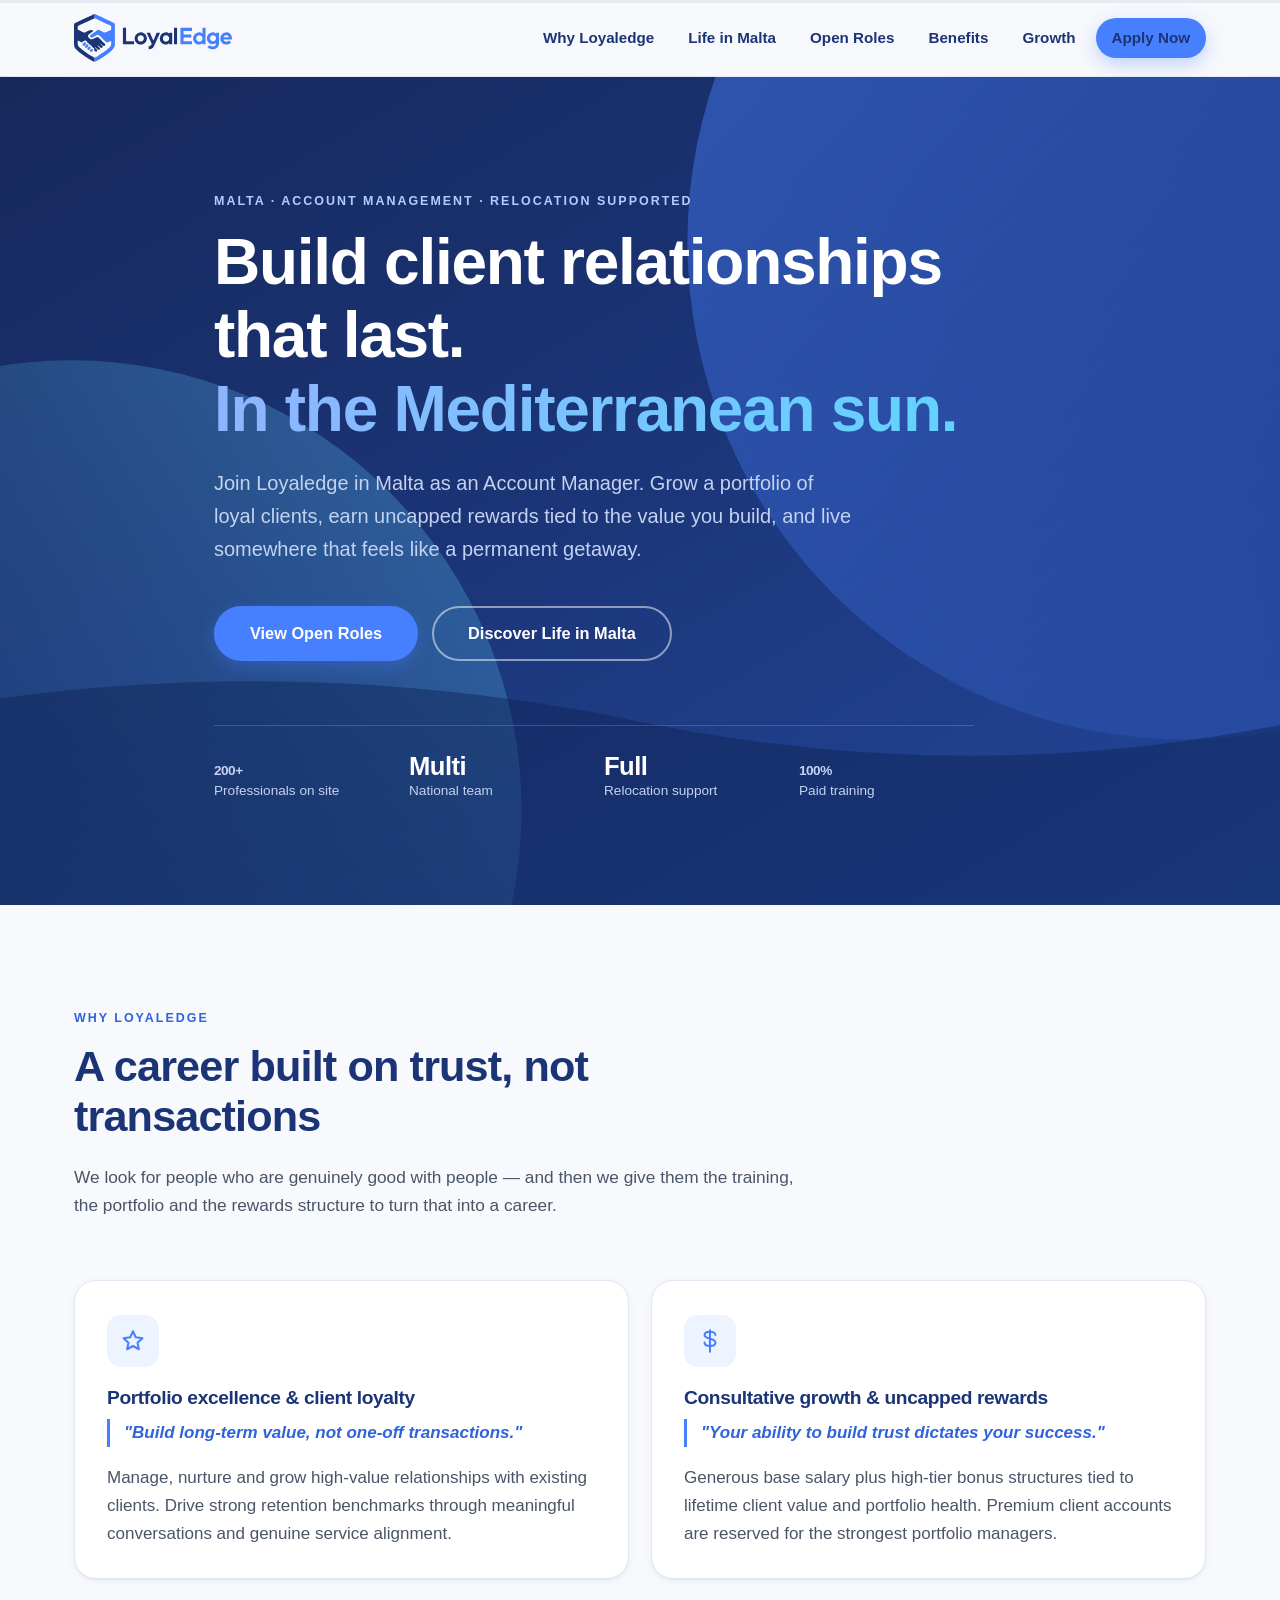
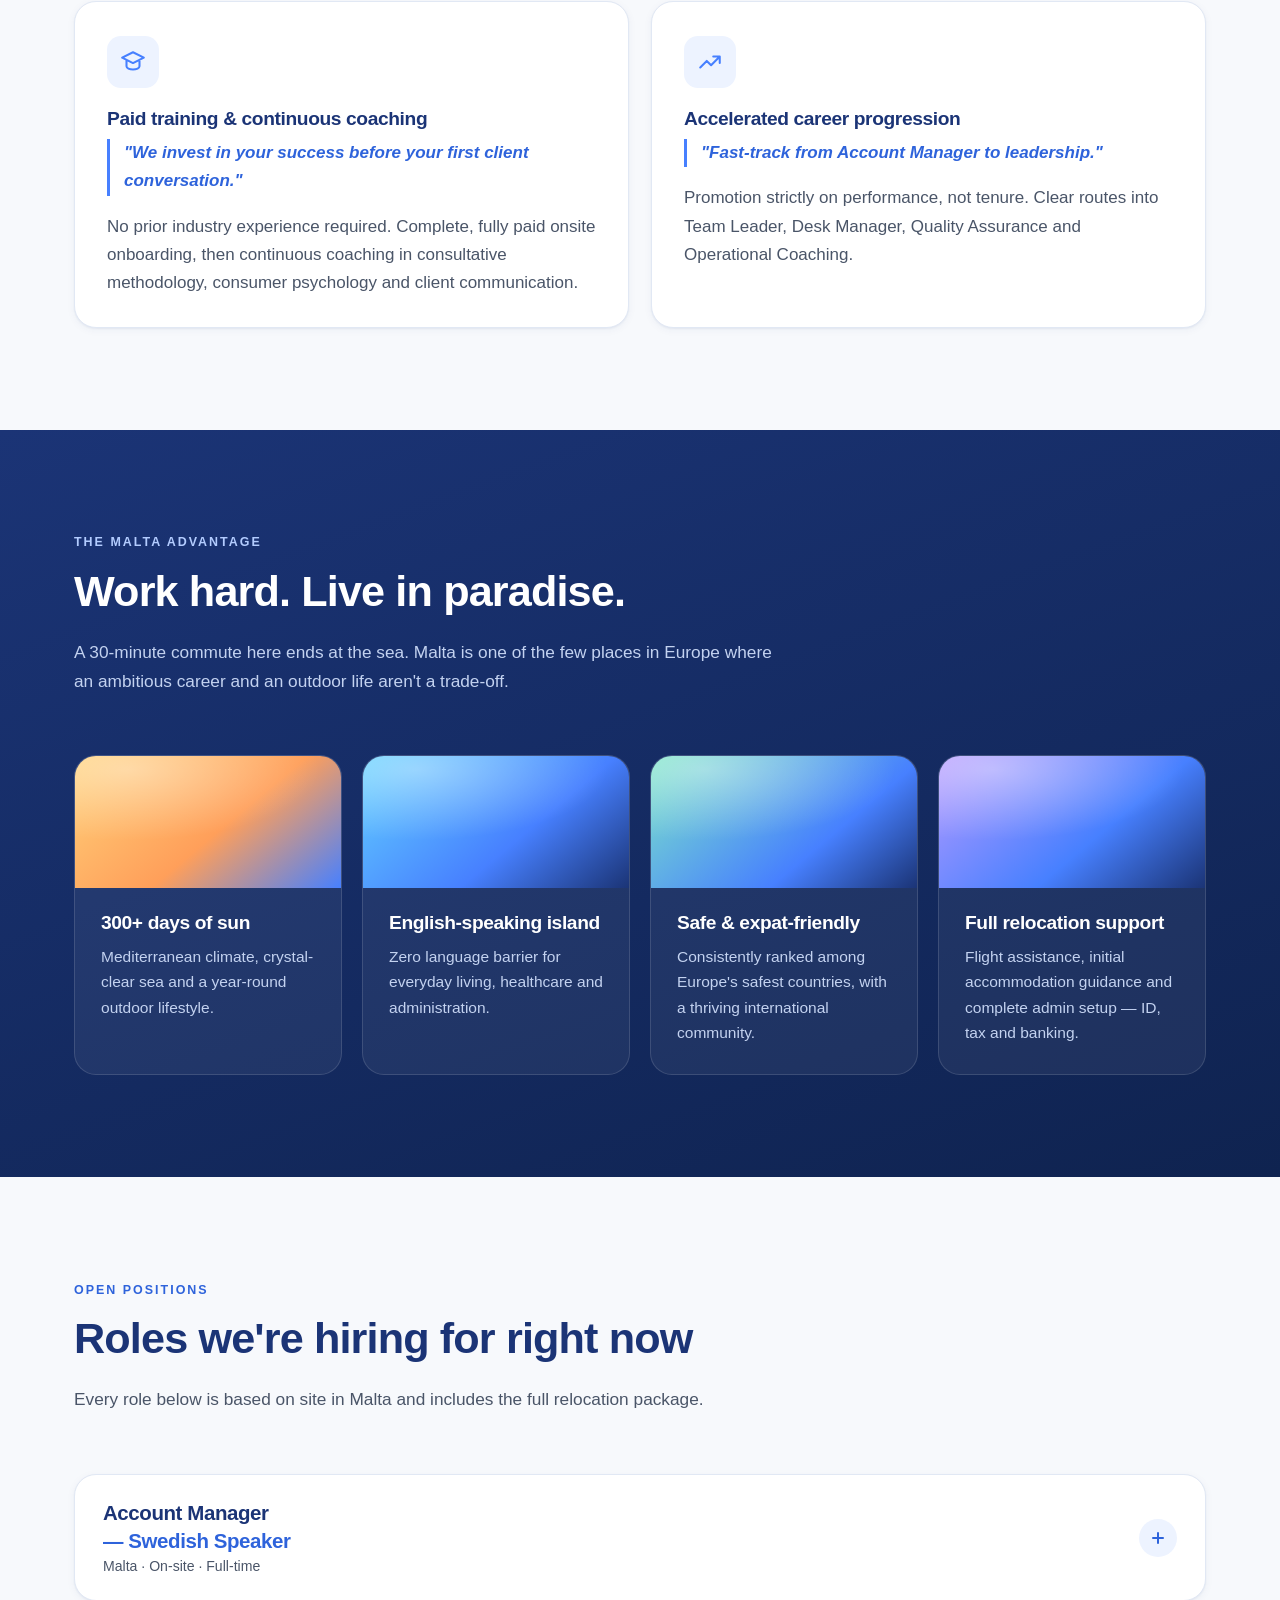
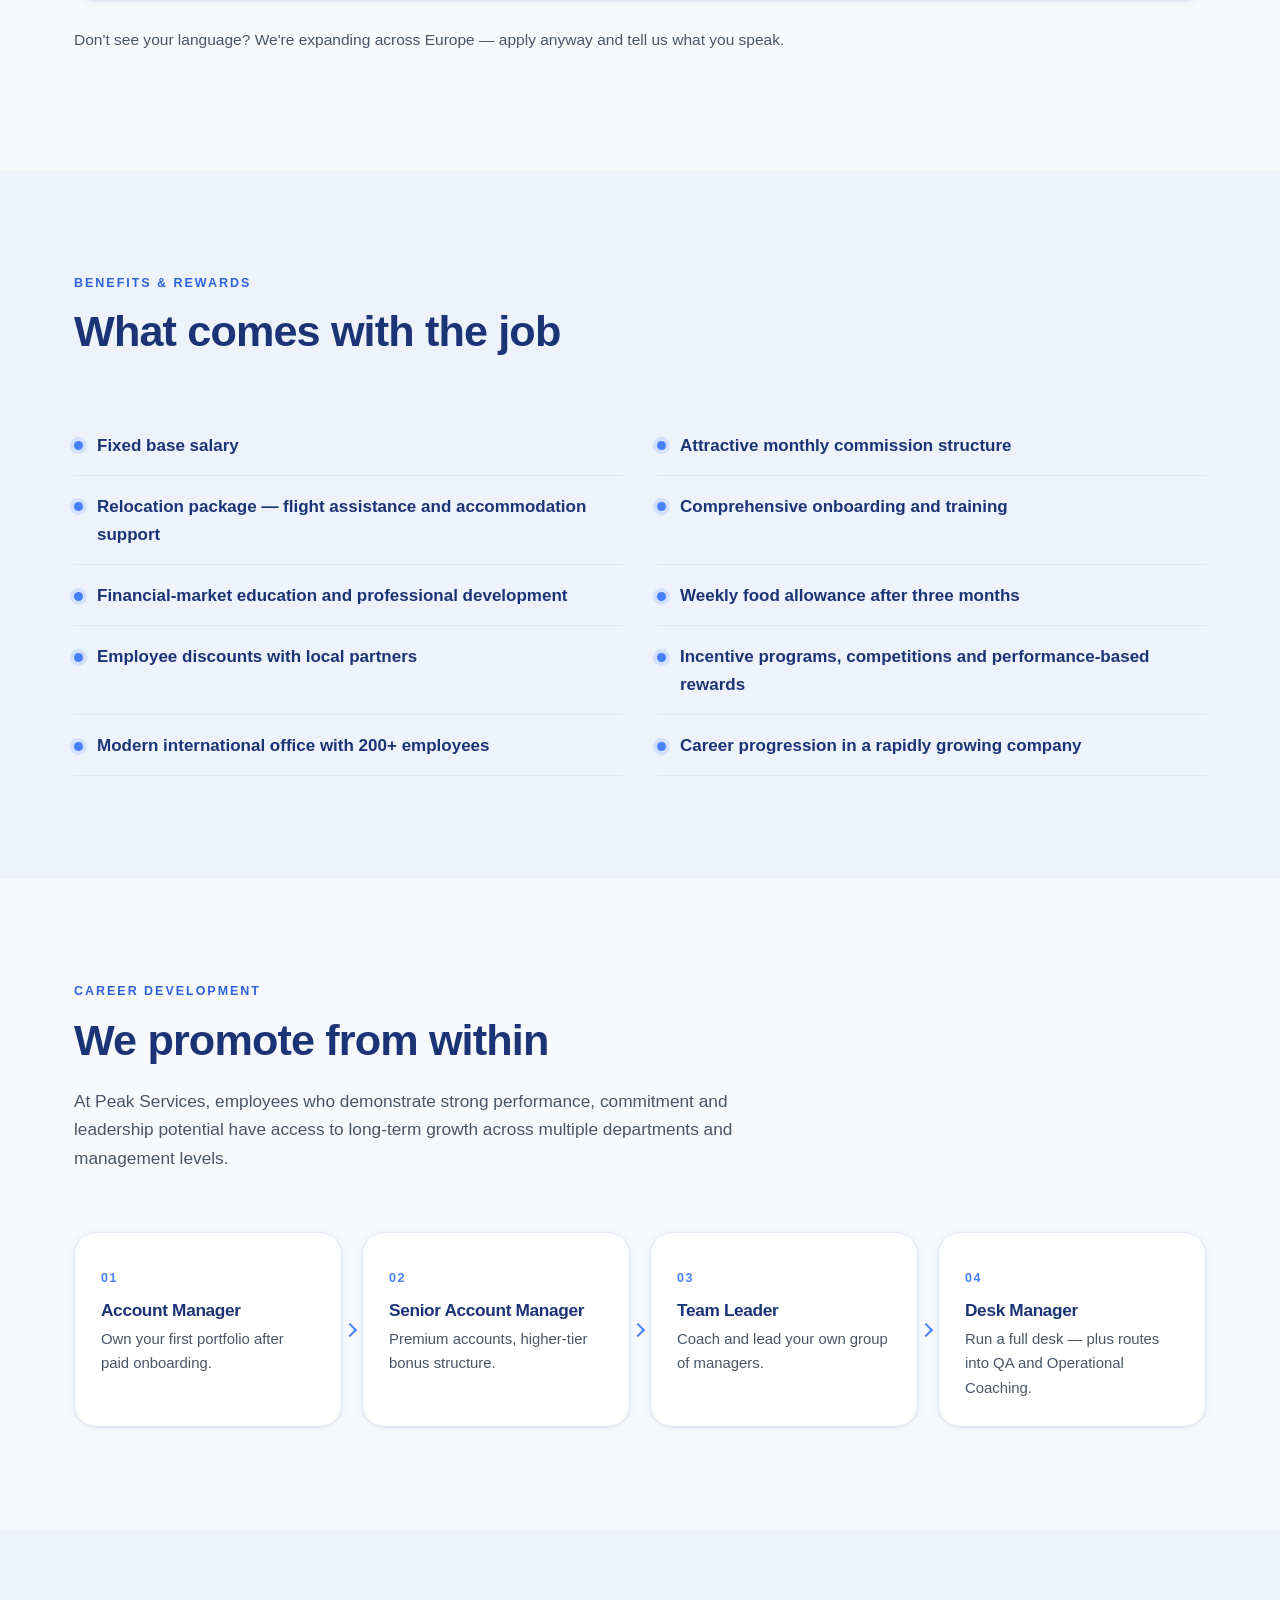
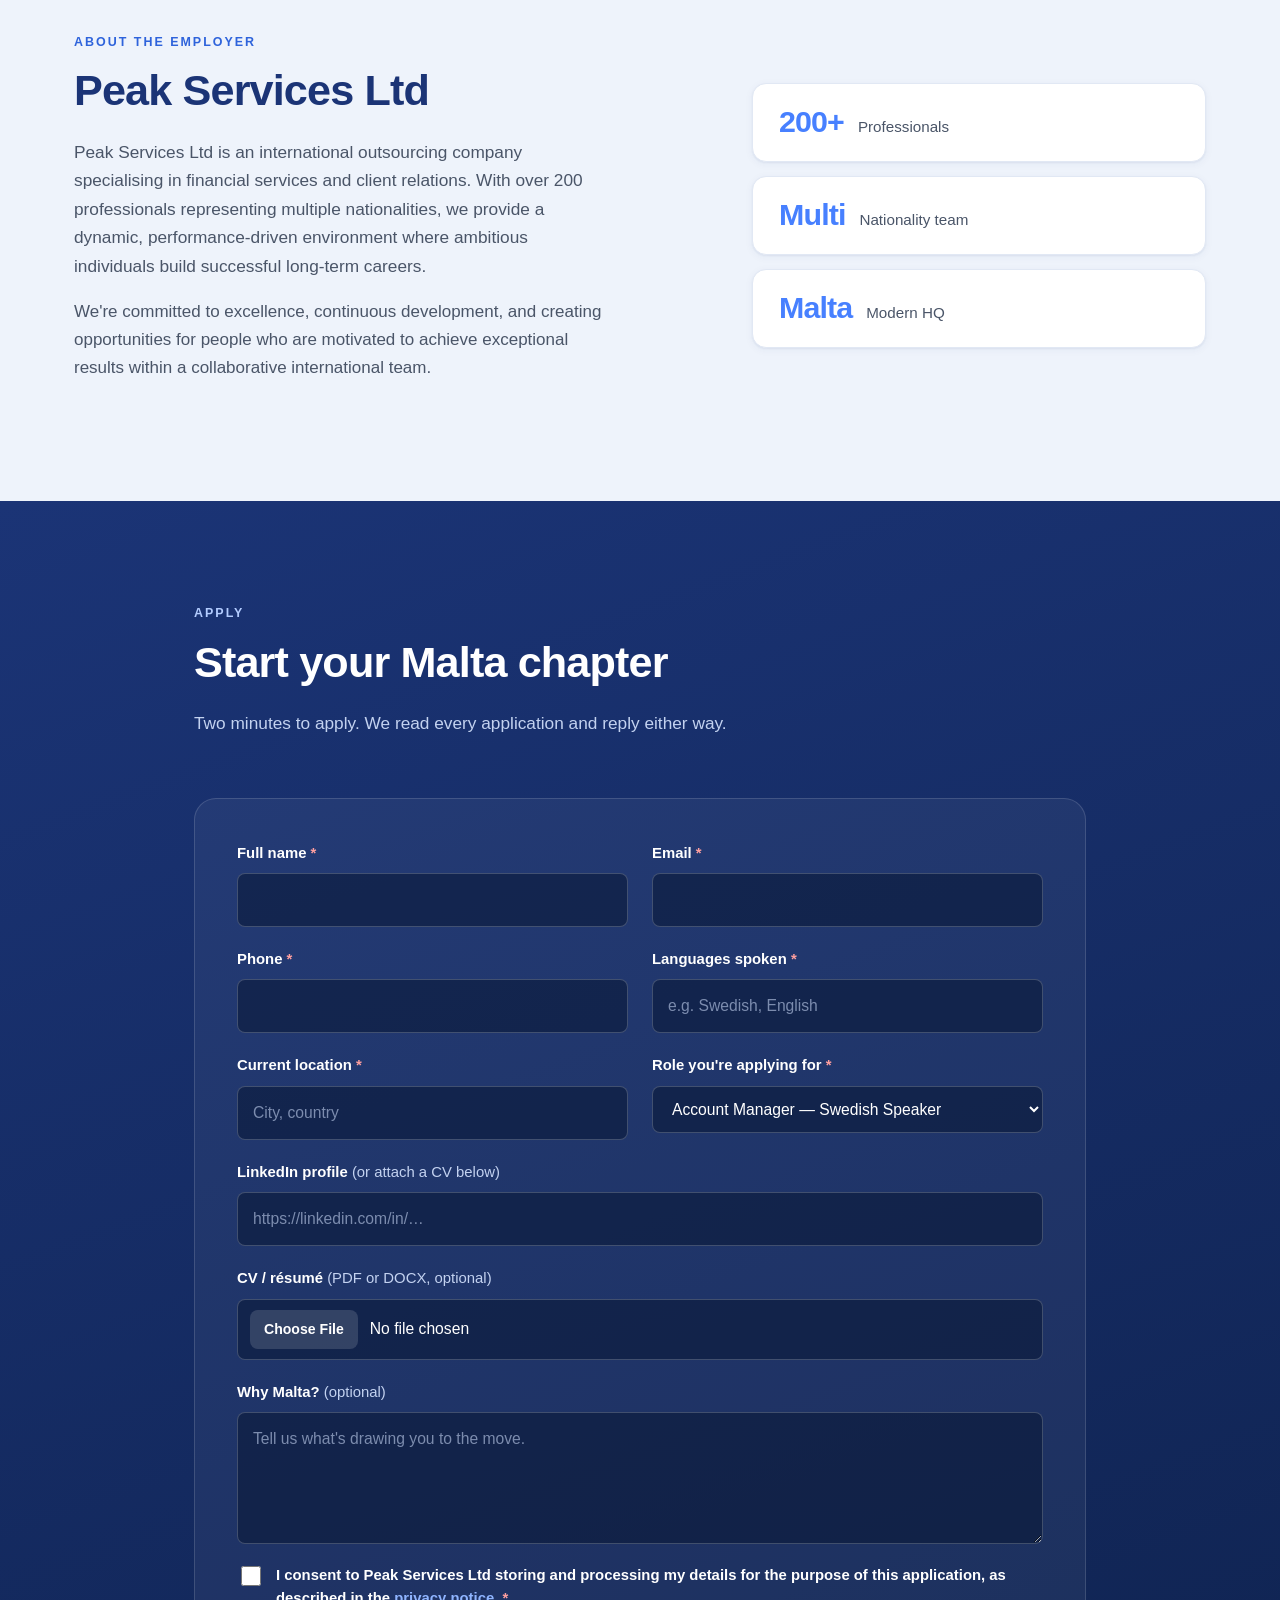
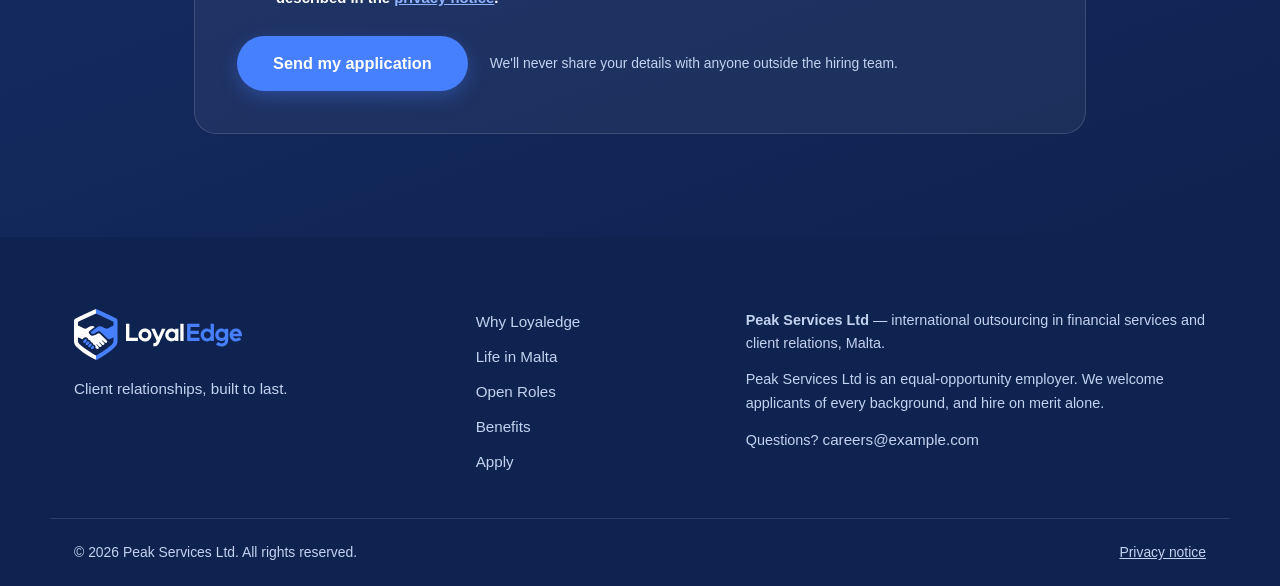
==== index.html @ b18e2b28 "Loyaledge careers landing page for Peak Services Ltd Single-page, dependency-free recruitment site: " ====
<!doctype html>
<html lang="en">
<head>
<meta charset="utf-8">
<meta name="viewport" content="width=device-width, initial-scale=1">
<title>Loyaledge Careers — Account Manager Roles in Malta | Peak Services Ltd</title>
<meta name="description" content="Join Loyaledge in Malta as an Account Manager. Grow a portfolio of loyal clients, earn uncapped rewards tied to the value you build, with full relocation support and paid training.">
<meta name="theme-color" content="#F7F9FC">

<meta property="og:type" content="website">
<meta property="og:title" content="Loyaledge Careers — Account Manager Roles in Malta">
<meta property="og:description" content="Build client relationships that last, in the Mediterranean sun. Paid training, uncapped rewards, full relocation support.">
<meta property="og:site_name" content="Loyaledge">
<meta name="twitter:card" content="summary_large_image">
<meta name="twitter:title" content="Loyaledge Careers — Account Manager Roles in Malta">
<meta name="twitter:description" content="Build client relationships that last, in the Mediterranean sun.">

<link rel="icon" href="data:image/svg+xml,%3Csvg xmlns='http://www.w3.org/2000/svg' viewBox='0 0 271 316'%3E%3Cpath d='M136.7 315.7C128.6 314.4 110.6 303.7 102.5 298.6 70.9 278.4 37.7 258.1 12 230.6-2.1 215.4.1 197.7.1 178.7l.1-45-.1-39.2c0-7.2-.2-14.5.1-21.7.4-8.3 2.8-11.4 10.2-15 8.4-4 16.8-7.8 25.2-11.7l49.2-22.9 30.9-14.4C121.4 6.1 130.7 1.4 136.5 0c.2 8.8-.2 19.1.3 27.3-34.2 14.4-67.7 32-101.7 46.8-2.8 1.2-8.2 3.5-9.4 6-1.8 3.5-1 19.4-1 22.4 10.6 5 21.3 10 31.8 15.2 6.6 3.3 12.3 6.2 19.7 3 17.8-7.5 32.9-23 52.6-9.5-10.5 8.1-22.9 16.5-32.6 25.3-6.2 5.6-4.8 12.4.3 17.7 21.6 26.4 38-.7 59.4-4.8 3.8-.7 41 38.1 46.4 43 4.3 3.9 6.4 10.1 1.1 14.8-9.9 8.6-23.2-14.9-29-14.9-2.6 7.5 28.5 19.2 9.6 29.7-8.6 4.8-19.2-14.9-25.9-16.9l-1.2 1.1c.2 6.2 22.3 16.3 13.3 25.5-10.1 10.3-20.7-8.7-28.4-14.2h-1.2c-1.2 1.6-1 .8-.9 2.6 4.5 5 15 13.3 14.7 19-.2 2-1.1 4-2.7 5.3-6.6 5.8-13.6-.2-18.2-5 2.9-11.1-2.3-18.5-13.2-21.2-3.3-9.9-5.5-11.4-15.2-14.9-.5-3.8-2.9-9.1-5.8-10.6-8.3-4.2-8.8-.8-12.1-10.1-1.8-5.2-12.1-10.6-17.6-8.6-7.5 1.5-11.7 7-16.2 12.4-9.4-3.6-19.4-8.5-28.6-12.8-.2 17.1-2.9 32 10.4 44.1 24.6 22.5 72.4 55.7 101.5 69.6-.1 9-.1 18 0 26.9z' fill='%231B3476'/%3E%3Cpath d='M136.5 0c5.7.7 115 52.5 127 59 1.8.9 3.3 2.2 4.5 3.8 4 5.4 2.8 23.8 2.7 31.1l-.1 40.1.1 45.9c0 6.8.3 22.8-1 29.1-5.5 27.7-49.7 55.8-71.2 71.5-9.7 7-51.8 34.5-61.8 35.2-.1-9-.1-17.9 0-26.9 3.5-1.3 15.1-8.5 18.9-10.8 28-17.3 55.9-35.9 79.8-58.6 13.5-12.8 10.5-25.9 10.4-44-6.9 3.3-22.6 12.8-29.9 11.7-8.3-1.3-46.1-47.7-56.7-50-11.6-2.5-29.1 19.3-42.2 18.4-4.5-.3-8.3-3.3-11.2-6.7-1.3-1.5-1.9-2.7-1.8-4.6 3.9-5.5 40.3-31.7 47.7-36.2 17.5-7.9 31.2 7.8 46.5 13.2 10.2 3.6 20.3-5.3 29.3-9.3 6-2.7 12.3-6.2 18.2-9.2.1-7.9 0-15.8-.1-23.7-4.4-2.9-11.3-5.9-16.1-8.2l-27.1-12.8-40.7-19.4c-7.7-3.6-17.1-8.4-24.9-11.4-.4-8.3 0-18.6-.2-27.3z' fill='%234780FF'/%3E%3C/svg%3E">

<link rel="stylesheet" href="styles.css">

<script type="application/ld+json">
{
  "@context": "https://schema.org/",
  "@type": "JobPosting",
  "title": "Account Manager (Swedish Speaker)",
  "description": "Create long-term, trusting relationships with our customers. Oversee and grow a portfolio of clients, develop new business from existing accounts, and act as the lead point of contact for everything relating to your accounts.",
  "employmentType": "FULL_TIME",
  "hiringOrganization": {
    "@type": "Organization",
    "name": "Peak Services Ltd",
    "description": "International outsourcing company specialising in financial services and client relations."
  },
  "jobLocation": {
    "@type": "Place",
    "address": { "@type": "PostalAddress", "addressCountry": "MT", "addressLocality": "Malta" }
  },
  "jobLocationType": "",
  "inLanguage": "sv",
  "skills": "Account management, client relationship management, negotiation, Swedish language",
  "jobBenefits": "Fixed base salary, monthly commission structure, relocation package with flight assistance and accommodation support, paid onboarding and training, weekly food allowance after three months, employee discounts, incentive programs."
}
</script>
</head>
<body>

<a class="skip-link" href="#main">Skip to main content</a>

<!-- Logo symbol. "LOYAL" + left shield use currentColor so the mark inverts on dark
     surfaces; "EDGE" + right shield stay brand blue in every context. -->
<svg width="0" height="0" aria-hidden="true" focusable="false" style="position:absolute">
  <symbol id="loyaledge" viewBox="0 0 1045 316">
    <path fill="currentColor" d="M136.713 315.699C128.648 314.407 110.573 303.685 102.465 298.56C70.949 278.428 37.7438 258.062 12.0398 230.552C-2.1436 215.373 0.120086 197.665 0.148864 178.671L0.217442 133.662L0.148864 94.4327C0.114575 87.2344 -0.0960531 80.0117 0.208875 72.8085C0.56095 64.4763 2.99854 61.397 10.3119 57.8585C18.6913 53.8038 27.1148 50.0032 35.5248 46.0967L84.7137 23.2137L115.6 8.8178C121.382 6.12672 130.727 1.40401 136.547 0C136.786 8.75045 136.364 19.0323 136.797 27.3174C102.649 41.6986 69.0809 59.2944 35.0655 74.1415C32.3279 75.3361 26.928 77.5998 25.6691 80.1084C23.9155 83.6053 24.6845 99.5234 24.7347 102.481C35.3797 107.472 46.0154 112.513 56.5648 117.678C63.2083 120.931 68.8421 123.855 76.2479 120.721C94.0721 113.181 109.146 97.684 128.882 111.239C118.337 119.367 106.004 127.715 96.2654 136.521C90.0579 142.135 91.5219 148.931 96.5158 154.216C118.101 180.588 134.49 154.92 155.929 150.823C159.742 150.101 196.885 188.927 202.282 193.862C206.541 197.751 208.683 203.91 203.329 208.607C193.464 217.259 180.135 193.789 174.333 193.758C171.699 201.241 202.783 212.917 183.938 223.473C175.31 228.305 164.75 208.613 157.995 206.586L156.824 207.688C157.013 213.885 179.148 223.951 170.071 233.252C159.987 243.582 149.426 224.533 141.665 219.077L140.539 219.114C139.291 220.718 139.497 219.867 139.636 221.679C144.169 226.639 154.645 235.003 154.299 240.618C154.164 242.669 153.22 244.586 151.673 245.945C145.04 251.768 138.029 245.731 133.427 240.967C136.37 229.903 131.121 222.482 120.246 219.757C116.94 209.813 114.751 208.356 104.998 204.841C104.473 201.026 102.09 195.736 99.2161 194.279C90.8814 190.048 90.3689 193.458 87.0802 184.157C85.2323 178.928 75.0043 173.528 69.5034 175.573C61.9776 177.061 57.7618 182.584 53.311 187.996C43.9599 184.347 33.9548 179.406 24.7849 175.108C24.5896 192.203 21.8936 207.082 35.1935 219.206C59.8265 241.665 107.556 274.913 136.704 288.849C136.621 297.795 136.624 306.747 136.713 315.699Z"/>
    <path fill="#4780FF" d="M136.546 0C142.21 0.686394 251.549 52.4562 263.497 58.9656C265.252 59.9134 266.776 61.2342 267.964 62.8353C271.991 68.2291 270.748 86.643 270.722 93.9104L270.662 134.03L270.724 179.926C270.729 186.729 271.037 202.704 269.771 209.048C264.25 236.724 220.056 264.828 198.562 280.461C188.901 287.49 146.74 314.97 136.712 315.699C136.622 306.747 136.619 297.795 136.703 288.849C140.247 287.588 151.833 280.387 155.565 278.079C183.55 260.769 211.472 242.198 235.39 219.493C248.872 206.696 245.885 193.562 245.755 175.518C238.893 178.794 223.171 188.327 215.879 187.182C207.563 185.884 169.804 139.519 159.139 137.189C147.578 134.664 130.068 156.469 116.953 155.557C112.42 155.244 108.671 152.213 105.801 148.901C104.53 147.437 103.89 146.232 103.991 144.291C107.901 138.843 144.279 112.591 151.683 108.069C169.186 100.22 182.894 115.925 198.207 121.293C208.437 124.88 218.513 116.01 227.513 111.948C233.506 109.244 239.837 105.735 245.759 102.764C245.826 94.8791 245.777 86.9938 245.614 79.1104C241.262 76.2123 234.354 73.182 229.516 70.8871L202.446 58.0722L161.709 38.7203C154.049 35.0875 144.584 30.314 136.796 27.3174C136.363 19.0323 136.785 8.75045 136.546 0Z"/>
    <path fill="#4780FF" d="M68.5957 185.523C89.9645 183.986 77.5127 203.102 67.4641 210.199C65.0002 210.566 60.0295 210.162 58.3653 208.405C51.6991 201.363 64.1828 189.485 68.5957 185.523Z"/>
    <path fill="#4780FF" d="M85.6577 199.668C105.611 200.011 92.5535 218.815 82.3721 224.252C62.8922 223.701 75.9576 204.205 85.6577 199.668Z"/>
    <path fill="#4780FF" d="M99.8603 214.296C103.036 214.131 107.869 214.749 109.611 217.511C114.303 224.963 103.191 233.872 98.6295 237.092C95.7082 237.203 91.3076 236.554 89.4707 234.288C83.9648 227.504 95.8582 217.529 99.8603 214.296Z"/>
    <path fill="#4780FF" d="M115.209 228.391C130.909 229.187 127.025 244.353 114.699 248.664C97.4861 248.933 104.481 234.183 115.209 228.391Z"/>
    <path fill="#4780FF" d="M912.77 120.847C929.632 119.734 928.537 124.762 938.805 128.365C940.385 126.993 938.218 125.916 940.036 122.692C945.504 122.263 953.512 122.54 959.17 122.57C959.795 135.425 959.275 150.831 959.379 163.903C958.73 176.388 960.781 191.04 958.074 203.176C950.194 238.469 905.728 239.59 882.834 218.698L887.023 214.498L896.128 205.393C914.038 218.808 939.657 217.675 939.332 190.336C933.754 194.34 929.48 197.028 922.549 198.345C912.966 200.065 903.096 197.898 895.111 192.326C886.533 186.332 881.028 176.877 879.314 166.621C877.618 155.845 880.214 144.834 886.551 135.954C893.347 126.543 901.779 122.645 912.77 120.847ZM939.167 156.354C937.287 145.56 927.123 138.252 916.291 139.91C909.084 141.014 903.041 145.927 900.487 152.753C897.934 159.58 899.269 167.253 903.978 172.818C908.692 178.378 916.04 180.956 923.197 179.56C933.949 177.459 941.047 167.148 939.167 156.354Z"/>
    <path fill="#4780FF" d="M870.331 90.6113C869.627 126.522 870.705 163.112 870.209 199.122C865.776 199.128 854.191 199.471 850.511 198.724C849.77 196.985 849.996 193.942 849.99 191.939C837.322 202.343 824.414 203.475 809.627 197.267C786.445 185.082 780.861 154.852 796.946 134.825C803.253 126.842 812.548 121.78 822.676 120.811C833.305 119.797 841.847 123.144 849.904 129.713L849.96 90.666L870.331 90.6113ZM850.088 157.59C848.208 146.021 837.285 138.18 825.719 140.1C814.214 142.011 806.419 152.869 808.286 164.38C810.16 175.897 820.991 183.729 832.509 181.898C844.088 180.062 851.968 169.162 850.088 157.59Z"/>
    <path fill="currentColor" d="M602.649 120.889C613.915 119.91 620.718 123.48 629.425 129.67L629.541 122.502L649.521 122.532L649.472 199.129L629.627 199.16L629.566 191.739L624.312 195.7C620.259 198.137 616.487 199.699 611.828 200.495C602.025 202.221 591.94 199.888 583.894 194.035C556.096 173.786 564.686 125.997 602.649 120.889ZM625.036 147.462C620.168 141.621 612.533 138.853 605.05 140.215C593.692 142.284 586.099 153.102 588.022 164.491C589.945 175.873 600.666 183.6 612.08 181.825C619.593 180.661 625.894 175.536 628.576 168.421C631.264 161.306 629.91 153.298 625.036 147.462Z"/>
    <path fill="#4780FF" d="M703.911 90.5714L780.639 90.5469L780.499 111.133C762.203 111.464 743.154 111.235 724.815 111.277C724.687 119.072 724.681 126.869 724.791 134.665L775.992 134.677C776.096 141.244 776.102 147.811 776.016 154.381L731.955 154.388C729.628 154.339 727.412 154.094 725.238 154.859C724.338 159.807 724.779 173.277 724.913 178.757L780.615 178.819C780.639 185.597 780.627 192.375 780.578 199.153L704.083 199.19C703.807 162.984 703.746 126.778 703.911 90.5714Z"/>
    <path fill="currentColor" d="M436.804 120.799C458.819 118.214 478.797 133.874 481.544 155.869C484.29 177.863 468.776 197.958 446.802 200.867C424.598 203.8 404.251 188.095 401.475 165.868C398.7 143.643 414.559 123.411 436.804 120.799ZM462.057 159.629C461.266 148.326 451.497 139.788 440.192 140.515C428.798 141.249 420.175 151.112 420.973 162.507C421.77 173.895 431.683 182.462 443.068 181.598C454.364 180.747 462.849 170.926 462.057 159.629Z"/>
    <path fill="#4780FF" d="M1008.1 120.768C1028.49 120.936 1042.33 135.9 1044.42 155.423C1044.86 159.617 1044.64 164.154 1044.56 168.379C1026.06 168.618 1007.31 168.483 988.805 168.471C995.259 185.658 1013.52 186.7 1026.07 175.311C1028.06 176.903 1030.08 178.709 1032.02 180.38L1040.06 187.557C1026.42 201.829 999.863 206.569 983.95 193.631C956.659 171.447 965.238 126.338 1003.45 120.873C1005 120.8 1006.55 120.765 1008.1 120.768ZM1024.34 153.108C1020.06 141.654 1015.11 138.764 1002.73 139.77C994.862 142.526 991.947 145.171 988.874 153.145L1010.74 153.231L1024.34 153.108Z"/>
    <path fill="currentColor" d="M480.318 122.642L502.77 122.482C509.107 138.814 517.698 157.498 524.856 173.712C531.199 161.368 541.02 136.317 546.911 122.552L569.131 122.61C561.753 140.327 553.009 158.276 545.227 175.984C540.077 186.711 535.516 197.935 530.244 208.632C521.702 225.96 512.928 231.367 493.629 231.71L493.634 212.398C506.511 212.367 509.64 207.83 514.201 196.735C502.953 172.377 490.886 147.205 480.318 122.642Z"/>
    <path fill="currentColor" d="M323.616 90.6254L344.393 90.5898L344.438 178.814L397.53 178.795L397.486 199.124L323.566 199.136L323.616 90.6254Z"/>
    <path fill="currentColor" d="M661.456 90.6602L681.705 90.5684L681.693 199.172C675.006 199.093 668.136 199.172 661.438 199.184L661.456 90.6602Z"/>
  </symbol>
</svg>

<header class="site-header" id="siteHeader">
  <div class="wrap header-inner">
    <a class="logo" href="#top" aria-label="Loyaledge home">
      <svg class="logo-svg" role="img" aria-hidden="true"><use href="#loyaledge"></use></svg>
    </a>

    <nav class="nav" id="nav" aria-label="Main">
      <a href="#why">Why Loyaledge</a>
      <a href="#malta">Life in Malta</a>
      <a href="#roles">Open Roles</a>
      <a href="#benefits">Benefits</a>
      <a href="#growth">Growth</a>
      <a class="btn btn-primary btn-sm nav-cta" href="#apply">Apply Now</a>
    </nav>

    <button class="menu-toggle" id="menuToggle" aria-expanded="false" aria-controls="nav" aria-label="Open menu">
      <span></span><span></span><span></span>
    </button>
  </div>
</header>

<main id="main">

  <!-- ============ HERO ============ -->
  <section class="hero" id="top">
    <div class="hero-bg" aria-hidden="true">
      <svg viewBox="0 0 1440 700" preserveAspectRatio="xMidYMid slice">
        <defs>
          <linearGradient id="gA" x1="0" y1="0" x2="1" y2="1">
            <stop offset="0%" stop-color="#4780FF" stop-opacity=".55"/>
            <stop offset="100%" stop-color="#4780FF" stop-opacity="0"/>
          </linearGradient>
          <linearGradient id="gB" x1="1" y1="0" x2="0" y2="1">
            <stop offset="0%" stop-color="#63D2FF" stop-opacity=".35"/>
            <stop offset="100%" stop-color="#1B3476" stop-opacity="0"/>
          </linearGradient>
        </defs>
        <circle cx="1180" cy="140" r="420" fill="url(#gA)"/>
        <circle cx="240" cy="620" r="380" fill="url(#gB)"/>
        <path d="M0 560 Q 360 470 720 545 T 1440 500 L1440 700 L0 700 Z" fill="#0F2350" opacity=".45"/>
      </svg>
    </div>

    <div class="wrap hero-inner">
      <p class="eyebrow reveal">Malta · Account Management · Relocation Supported</p>
      <h1 class="reveal">Build client relationships that last.<br><span class="grad">In the Mediterranean sun.</span></h1>
      <p class="lede reveal">
        Join Loyaledge in Malta as an Account Manager. Grow a portfolio of loyal clients,
        earn uncapped rewards tied to the value you build, and live somewhere that feels
        like a permanent getaway.
      </p>
      <div class="hero-cta reveal">
        <a class="btn btn-primary btn-lg" href="#roles">View Open Roles</a>
        <a class="btn btn-ghost btn-lg" href="#malta">Discover Life in Malta</a>
      </div>

      <ul class="trust reveal">
        <li><strong>200+</strong><span>Professionals on site</span></li>
        <li><strong>Multi</strong><span>National team</span></li>
        <li><strong>Full</strong><span>Relocation support</span></li>
        <li><strong>100%</strong><span>Paid training</span></li>
      </ul>
    </div>
  </section>

  <!-- ============ WHY LOYALEDGE ============ -->
  <section class="section" id="why">
    <div class="wrap">
      <header class="section-head reveal">
        <p class="eyebrow eyebrow-dark">Why Loyaledge</p>
        <h2>A career built on trust, not transactions</h2>
        <p class="section-sub">
          We look for people who are genuinely good with people — and then we give them
          the training, the portfolio and the rewards structure to turn that into a career.
        </p>
      </header>

      <div class="grid grid-2">
        <article class="card reveal">
          <div class="card-icon">
            <svg viewBox="0 0 24 24" aria-hidden="true"><path d="M12 3l2.6 5.6 6.1.8-4.5 4.2 1.2 6-5.4-3-5.4 3 1.2-6L3.3 9.4l6.1-.8z"/></svg>
          </div>
          <h3>Portfolio excellence &amp; client loyalty</h3>
          <p class="quote">"Build long-term value, not one-off transactions."</p>
          <p>
            Manage, nurture and grow high-value relationships with existing clients.
            Drive strong retention benchmarks through meaningful conversations and
            genuine service alignment.
          </p>
        </article>

        <article class="card reveal">
          <div class="card-icon">
            <svg viewBox="0 0 24 24" aria-hidden="true"><path d="M12 2v20M17 6.5c0-2-2.2-3-5-3s-5 .9-5 3 2 2.7 5 3.4 5 1.4 5 3.6-2.2 3-5 3-5-1-5-3"/></svg>
          </div>
          <h3>Consultative growth &amp; uncapped rewards</h3>
          <p class="quote">"Your ability to build trust dictates your success."</p>
          <p>
            Generous base salary plus high-tier bonus structures tied to lifetime client
            value and portfolio health. Premium client accounts are reserved for the
            strongest portfolio managers.
          </p>
        </article>

        <article class="card reveal">
          <div class="card-icon">
            <svg viewBox="0 0 24 24" aria-hidden="true"><path d="M12 3L2 8l10 5 10-5-10-5zM6 11v5c0 1.7 2.7 3 6 3s6-1.3 6-3v-5"/></svg>
          </div>
          <h3>Paid training &amp; continuous coaching</h3>
          <p class="quote">"We invest in your success before your first client conversation."</p>
          <p>
            No prior industry experience required. Complete, fully paid onsite onboarding,
            then continuous coaching in consultative methodology, consumer psychology and
            client communication.
          </p>
        </article>

        <article class="card reveal">
          <div class="card-icon">
            <svg viewBox="0 0 24 24" aria-hidden="true"><path d="M3 17l6-6 4 4 8-8M15 7h6v6"/></svg>
          </div>
          <h3>Accelerated career progression</h3>
          <p class="quote">"Fast-track from Account Manager to leadership."</p>
          <p>
            Promotion strictly on performance, not tenure. Clear routes into Team Leader,
            Desk Manager, Quality Assurance and Operational Coaching.
          </p>
        </article>
      </div>
    </div>
  </section>

  <!-- ============ MALTA ============ -->
  <section class="section section-dark" id="malta">
    <div class="wrap">
      <header class="section-head reveal">
        <p class="eyebrow">The Malta Advantage</p>
        <h2>Work hard. Live in paradise.</h2>
        <p class="section-sub">
          A 30-minute commute here ends at the sea. Malta is one of the few places in
          Europe where an ambitious career and an outdoor life aren't a trade-off.
        </p>
      </header>

      <!-- PHOTO SLOT: Malta coastline / Valletta streets / rooftop networking.
           Drop a <picture> into each .tile-media below. -->
      <div class="grid grid-4 tiles">
        <article class="tile reveal">
          <div class="tile-media tile-sun" aria-hidden="true"></div>
          <h3>300+ days of sun</h3>
          <p>Mediterranean climate, crystal-clear sea and a year-round outdoor lifestyle.</p>
        </article>
        <article class="tile reveal">
          <div class="tile-media tile-lang" aria-hidden="true"></div>
          <h3>English-speaking island</h3>
          <p>Zero language barrier for everyday living, healthcare and administration.</p>
        </article>
        <article class="tile reveal">
          <div class="tile-media tile-safe" aria-hidden="true"></div>
          <h3>Safe &amp; expat-friendly</h3>
          <p>Consistently ranked among Europe's safest countries, with a thriving international community.</p>
        </article>
        <article class="tile reveal">
          <div class="tile-media tile-move" aria-hidden="true"></div>
          <h3>Full relocation support</h3>
          <p>Flight assistance, initial accommodation guidance and complete admin setup — ID, tax and banking.</p>
        </article>
      </div>
    </div>
  </section>

  <!-- ============ OPEN ROLES ============ -->
  <section class="section" id="roles">
    <div class="wrap">
      <header class="section-head reveal">
        <p class="eyebrow eyebrow-dark">Open Positions</p>
        <h2>Roles we're hiring for right now</h2>
        <p class="section-sub">Every role below is based on site in Malta and includes the full relocation package.</p>
      </header>

      <div class="roles">
        <!-- Repeatable role block. To add a language, duplicate this article,
             change data-role-id + copy, and add a matching <option> in #role. -->
        <article class="role reveal" data-role-id="am-swedish">
          <h3 class="role-head">
            <button type="button" class="role-toggle" aria-expanded="false" aria-controls="role-am-swedish">
              <span class="role-title">
                Account Manager <em>— Swedish Speaker</em>
                <span class="role-meta">Malta · On-site · Full-time</span>
              </span>
              <span class="role-chev" aria-hidden="true"></span>
            </button>
          </h3>

          <div class="role-body" id="role-am-swedish" hidden>
            <div class="role-body-inner">
              <p class="role-overview">
                Create long-term, trusting relationships with our customers. You'll oversee and
                grow a portfolio of clients, develop new business from existing accounts, and act
                as the lead point of contact for everything relating to your accounts. You'll work
                closely with Customer Service and other internal teams to improve the whole client
                experience.
              </p>

              <div class="role-cols">
                <div>
                  <h4>What you'll do</h4>
                  <ul class="ticks">
                    <li>Operate as the lead point of contact for all matters specific to your accounts.</li>
                    <li>Build and maintain strong, long-lasting client relationships.</li>
                    <li>Develop trusted-advisor relationships with key accounts.</li>
                    <li>Ensure timely, successful delivery of our solutions against client needs and objectives.</li>
                    <li>Develop new business with both new and existing clients.</li>
                    <li>Meet and exceed daily client retention targets.</li>
                    <li>Handle challenging client requests and issue escalations.</li>
                  </ul>
                </div>
                <div>
                  <h4>What you'll bring</h4>
                  <ul class="ticks">
                    <li>Fluent Swedish, written and verbal.</li>
                    <li>Negotiation skills to close agreements that work for both sides.</li>
                    <li>Previous experience as an Account, Key or Junior Manager — or a comparable role.</li>
                    <li>Proven ability to run multiple account relationships at once with sharp attention to detail.</li>
                    <li>Excellent listening, negotiation and presentation ability.</li>
                    <li>Genuine enthusiasm, energy and imagination.</li>
                  </ul>
                </div>
              </div>

              <a class="btn btn-primary role-apply" href="#apply" data-apply="am-swedish">Apply for this role</a>
            </div>
          </div>
        </article>
      </div>

      <p class="roles-note reveal">
        Don't see your language? We're expanding across Europe — apply anyway and tell us
        what you speak.
      </p>
    </div>
  </section>

  <!-- ============ BENEFITS ============ -->
  <section class="section section-tint" id="benefits">
    <div class="wrap">
      <header class="section-head reveal">
        <p class="eyebrow eyebrow-dark">Benefits &amp; Rewards</p>
        <h2>What comes with the job</h2>
      </header>

      <ul class="benefits reveal">
        <li><span class="bdot"></span>Fixed base salary</li>
        <li><span class="bdot"></span>Attractive monthly commission structure</li>
        <li><span class="bdot"></span>Relocation package — flight assistance and accommodation support</li>
        <li><span class="bdot"></span>Comprehensive onboarding and training</li>
        <li><span class="bdot"></span>Financial-market education and professional development</li>
        <li><span class="bdot"></span>Weekly food allowance after three months</li>
        <li><span class="bdot"></span>Employee discounts with local partners</li>
        <li><span class="bdot"></span>Incentive programs, competitions and performance-based rewards</li>
        <li><span class="bdot"></span>Modern international office with 200+ employees</li>
        <li><span class="bdot"></span>Career progression in a rapidly growing company</li>
      </ul>
    </div>
  </section>

  <!-- ============ GROWTH ============ -->
  <section class="section" id="growth">
    <div class="wrap">
      <header class="section-head reveal">
        <p class="eyebrow eyebrow-dark">Career Development</p>
        <h2>We promote from within</h2>
        <p class="section-sub">
          At Peak Services, employees who demonstrate strong performance, commitment and leadership
          potential have access to long-term growth across multiple departments and
          management levels.
        </p>
      </header>

      <ol class="path reveal">
        <li><span class="path-num">01</span><h3>Account Manager</h3><p>Own your first portfolio after paid onboarding.</p></li>
        <li><span class="path-num">02</span><h3>Senior Account Manager</h3><p>Premium accounts, higher-tier bonus structure.</p></li>
        <li><span class="path-num">03</span><h3>Team Leader</h3><p>Coach and lead your own group of managers.</p></li>
        <li><span class="path-num">04</span><h3>Desk Manager</h3><p>Run a full desk — plus routes into QA and Operational Coaching.</p></li>
      </ol>
    </div>
  </section>

  <!-- ============ ABOUT ============ -->
  <section class="section section-tint" id="about">
    <div class="wrap about-grid">
      <div class="reveal">
        <p class="eyebrow eyebrow-dark">About the employer</p>
        <h2>Peak Services Ltd</h2>
        <p class="section-sub about-copy">
          Peak Services Ltd is an international outsourcing company specialising in financial
          services and client relations. With over 200 professionals representing multiple
          nationalities, we provide a dynamic, performance-driven environment where ambitious
          individuals build successful long-term careers.
        </p>
        <p class="about-copy">
          We're committed to excellence, continuous development, and creating opportunities
          for people who are motivated to achieve exceptional results within a collaborative
          international team.
        </p>
      </div>
      <!-- PHOTO SLOT: modern office floor / team celebrating a result. -->
      <div class="about-visual reveal" aria-hidden="true">
        <div class="stat"><strong>200+</strong><span>Professionals</span></div>
        <div class="stat"><strong>Multi</strong><span>Nationality team</span></div>
        <div class="stat"><strong>Malta</strong><span>Modern HQ</span></div>
      </div>
    </div>
  </section>

  <!-- ============ APPLY ============ -->
  <section class="section section-dark" id="apply">
    <div class="wrap apply-wrap">
      <header class="section-head reveal">
        <p class="eyebrow">Apply</p>
        <h2>Start your Malta chapter</h2>
        <p class="section-sub">
          Two minutes to apply. We read every application and reply either way.
        </p>
      </header>

      <!-- Endpoint intentionally not wired. Replace data-endpoint with the real
           ATS / webhook URL and set action+method before going live. -->
      <form class="form reveal" id="applyForm" novalidate data-endpoint="REPLACE_WITH_ATS_ENDPOINT">
        <div class="field">
          <label for="name">Full name <span class="req" aria-hidden="true">*</span></label>
          <input id="name" name="name" type="text" autocomplete="name" required>
          <p class="err" data-err-for="name"></p>
        </div>

        <div class="field">
          <label for="email">Email <span class="req" aria-hidden="true">*</span></label>
          <input id="email" name="email" type="email" autocomplete="email" required>
          <p class="err" data-err-for="email"></p>
        </div>

        <div class="field">
          <label for="phone">Phone <span class="req" aria-hidden="true">*</span></label>
          <input id="phone" name="phone" type="tel" autocomplete="tel" required>
          <p class="err" data-err-for="phone"></p>
        </div>

        <div class="field">
          <label for="languages">Languages spoken <span class="req" aria-hidden="true">*</span></label>
          <input id="languages" name="languages" type="text" placeholder="e.g. Swedish, English" required>
          <p class="err" data-err-for="languages"></p>
        </div>

        <div class="field">
          <label for="location">Current location <span class="req" aria-hidden="true">*</span></label>
          <input id="location" name="location" type="text" placeholder="City, country" autocomplete="country-name" required>
          <p class="err" data-err-for="location"></p>
        </div>

        <div class="field">
          <label for="role">Role you're applying for <span class="req" aria-hidden="true">*</span></label>
          <select id="role" name="role" required>
            <option value="am-swedish">Account Manager — Swedish Speaker</option>
            <option value="future">Other / future opening</option>
          </select>
          <p class="err" data-err-for="role"></p>
        </div>

        <div class="field field-wide">
          <label for="linkedin">LinkedIn profile <span class="opt">(or attach a CV below)</span></label>
          <input id="linkedin" name="linkedin" type="url" placeholder="https://linkedin.com/in/…">
          <p class="err" data-err-for="linkedin"></p>
        </div>

        <div class="field field-wide">
          <label for="cv">CV / résumé <span class="opt">(PDF or DOCX, optional)</span></label>
          <input id="cv" name="cv" type="file" accept=".pdf,.doc,.docx">
        </div>

        <div class="field field-wide">
          <label for="why">Why Malta? <span class="opt">(optional)</span></label>
          <textarea id="why" name="why" rows="4" placeholder="Tell us what's drawing you to the move."></textarea>
        </div>

        <div class="field field-wide consent">
          <label class="check">
            <input id="consent" name="consent" type="checkbox" required>
            <span>
              I consent to Peak Services Ltd storing and processing my details for the purpose
              of this application, as described in the <a href="#privacy">privacy notice</a>.
              <span class="req" aria-hidden="true">*</span>
            </span>
          </label>
          <p class="err" data-err-for="consent"></p>
        </div>

        <div class="field-wide form-actions">
          <button class="btn btn-primary btn-lg" type="submit">Send my application</button>
          <p class="form-note">We'll never share your details with anyone outside the hiring team.</p>
        </div>

        <p class="form-status" id="formStatus" role="status" aria-live="polite"></p>
      </form>
    </div>
  </section>
</main>

<footer class="site-footer">
  <div class="wrap footer-inner">
    <div class="footer-brand">
      <svg class="logo-svg logo-svg--footer" role="img" aria-label="Loyaledge"><use href="#loyaledge"></use></svg>
      <p>Client relationships, built to last.</p>
    </div>

    <nav class="footer-nav" aria-label="Footer">
      <a href="#why">Why Loyaledge</a>
      <a href="#malta">Life in Malta</a>
      <a href="#roles">Open Roles</a>
      <a href="#benefits">Benefits</a>
      <a href="#apply">Apply</a>
    </nav>

    <div class="footer-legal" id="privacy">
      <p><strong>Peak Services Ltd</strong> — international outsourcing in financial services and client relations, Malta.</p>
      <p>Peak Services Ltd is an equal-opportunity employer. We welcome applicants of every background, and hire on merit alone.</p>
      <p class="footer-contact">Questions? <a href="mailto:careers@example.com">careers@example.com</a></p>
    </div>
  </div>
  <div class="wrap footer-bottom">
    <p>&copy; <span id="year">2026</span> Peak Services Ltd. All rights reserved.</p>
    <p><a href="#privacy">Privacy notice</a></p>
  </div>
</footer>

<script src="script.js"></script>
</body>
</html>
---- styles.css ----
/* ==========================================================================
   Loyaledge — Account Manager careers page
   Light theme only. Brand: #4780FF (primary) / #1B3476 (deep navy).
   #4780FF is reserved for fills, borders and large type — it does not clear
   WCAG AA as body text on light backgrounds, so body copy uses --ink.
   ========================================================================== */

:root {
  --primary:      #4780FF;
  --primary-700:  #2E63DB;
  --primary-050:  #EDF3FF;
  --deep:         #1B3476;
  --deep-900:     #0F2350;
  --bg:           #F7F9FC;
  --tint:         #EEF3FB;
  --surface:      #FFFFFF;
  --ink:          #1B3476;
  --body:         #4A5568;
  --body-on-dark: #C3D2F0;
  --border:       #E1E8F4;
  --danger:       #C02B2B;
  --ok:           #17795E;

  --r-sm: 8px;
  --r-md: 14px;
  --r-lg: 22px;
  --r-pill: 999px;

  --shadow-sm: 0 1px 2px rgba(27, 52, 118, .06), 0 2px 8px rgba(27, 52, 118, .05);
  --shadow-md: 0 4px 12px rgba(27, 52, 118, .07), 0 14px 34px rgba(27, 52, 118, .08);
  --shadow-lg: 0 10px 24px rgba(27, 52, 118, .10), 0 30px 60px rgba(27, 52, 118, .12);

  --wrap: 1180px;
  --gut: 24px;

  --sans: "Segoe UI", -apple-system, BlinkMacSystemFont, Roboto, "Helvetica Neue", Arial, sans-serif;

  --ease: cubic-bezier(.22, .61, .36, 1);
}

/* ---------- reset ---------- */
*, *::before, *::after { box-sizing: border-box; }
html { -webkit-text-size-adjust: 100%; scroll-behavior: smooth; scroll-padding-top: 88px; }
body {
  margin: 0;
  font-family: var(--sans);
  font-size: 17px;
  line-height: 1.65;
  color: var(--body);
  background: var(--bg);
  -webkit-font-smoothing: antialiased;
  overflow-x: hidden;
}
img, svg, video { max-width: 100%; }
h1, h2, h3, h4 { color: var(--ink); line-height: 1.15; margin: 0 0 .5em; letter-spacing: -.02em; }
h1 { font-size: clamp(2.3rem, 5.2vw, 4rem); font-weight: 800; }
h2 { font-size: clamp(1.75rem, 3.4vw, 2.7rem); font-weight: 800; }
h3 { font-size: 1.2rem; font-weight: 700; }
h4 { font-size: .82rem; font-weight: 700; text-transform: uppercase; letter-spacing: .1em; color: var(--primary-700); }
p  { margin: 0 0 1em; }
ul, ol { margin: 0; padding: 0; list-style: none; }
a { color: var(--primary-700); }

.wrap { width: 100%; max-width: var(--wrap); margin-inline: auto; padding-inline: var(--gut); }

.skip-link {
  position: absolute; left: -9999px; top: 0; z-index: 200;
  background: var(--deep); color: #fff; padding: 12px 20px; border-radius: 0 0 var(--r-sm) 0;
  font-weight: 600;
}
.skip-link:focus { left: 0; }

.sr-only {
  position: absolute; width: 1px; height: 1px; padding: 0; margin: -1px;
  overflow: hidden; clip: rect(0, 0, 0, 0); white-space: nowrap; border: 0;
}

:focus-visible {
  outline: 3px solid var(--primary);
  outline-offset: 3px;
  border-radius: 4px;
}
.section-dark :focus-visible, .hero :focus-visible { outline-color: #8FB4FF; }

/* ---------- logo ---------- */
.logo-svg { width: 158px; height: 48px; display: block; color: var(--deep); }
.logo { display: inline-flex; text-decoration: none; }
.logo-svg--footer { color: #fff; width: 168px; height: 51px; }

/* ---------- buttons ---------- */
.btn {
  display: inline-flex; align-items: center; justify-content: center; gap: .5em;
  font: inherit; font-weight: 650; text-decoration: none; cursor: pointer;
  border: 2px solid transparent; border-radius: var(--r-pill);
  padding: 13px 28px; line-height: 1.2;
  transition: transform .18s var(--ease), box-shadow .18s var(--ease), background-color .18s var(--ease), color .18s var(--ease);
}
.btn-primary { background: var(--primary); color: #fff; box-shadow: 0 6px 18px rgba(71, 128, 255, .32); }
.btn-primary:hover { background: var(--primary-700); transform: translateY(-2px); box-shadow: 0 10px 26px rgba(71, 128, 255, .4); }
.btn-ghost { background: transparent; color: #fff; border-color: rgba(255, 255, 255, .5); }
.btn-ghost:hover { background: rgba(255, 255, 255, .12); border-color: #fff; transform: translateY(-2px); }
.btn-lg { padding: 16px 34px; font-size: 1.02rem; }
.btn-sm { padding: 10px 20px; font-size: .93rem; }

/* ---------- header ---------- */
.site-header {
  position: sticky; top: 0; z-index: 100;
  background: rgba(247, 249, 252, .86);
  backdrop-filter: blur(14px);
  border-bottom: 1px solid transparent;
  transition: border-color .25s var(--ease), box-shadow .25s var(--ease), background-color .25s var(--ease);
}
.site-header.is-stuck { border-bottom-color: var(--border); box-shadow: var(--shadow-sm); background: rgba(247, 249, 252, .95); }
.header-inner { display: flex; align-items: center; justify-content: space-between; gap: 20px; min-height: 76px; }

.nav { display: flex; align-items: center; gap: 6px; }
.nav > a {
  color: var(--ink); text-decoration: none; font-weight: 600; font-size: .95rem;
  padding: 9px 14px; border-radius: var(--r-pill);
  transition: background-color .16s var(--ease), color .16s var(--ease);
}
.nav > a:not(.btn):hover { background: var(--primary-050); color: var(--primary-700); }
.nav-cta { color: #fff; }

.menu-toggle {
  display: none; width: 46px; height: 46px; padding: 0;
  background: transparent; border: 1px solid var(--border); border-radius: var(--r-sm);
  cursor: pointer; position: relative;
}
.menu-toggle span {
  position: absolute; left: 12px; width: 20px; height: 2px; background: var(--deep); border-radius: 2px;
  transition: transform .22s var(--ease), opacity .16s var(--ease);
}
.menu-toggle span:nth-child(1) { top: 16px; }
.menu-toggle span:nth-child(2) { top: 22px; }
.menu-toggle span:nth-child(3) { top: 28px; }
.menu-toggle[aria-expanded="true"] span:nth-child(1) { transform: translateY(6px) rotate(45deg); }
.menu-toggle[aria-expanded="true"] span:nth-child(2) { opacity: 0; }
.menu-toggle[aria-expanded="true"] span:nth-child(3) { transform: translateY(-6px) rotate(-45deg); }

/* ---------- hero ---------- */
.hero {
  position: relative; isolation: isolate; overflow: hidden;
  background: linear-gradient(150deg, #16295C 0%, var(--deep) 45%, #23479B 100%);
  color: #fff;
  padding: clamp(64px, 9vw, 118px) 0 clamp(72px, 8vw, 104px);
  margin-top: -1px;
}
.hero-bg { position: absolute; inset: 0; z-index: -1; }
.hero-bg svg { width: 100%; height: 100%; display: block; }
.hero-inner { position: relative; max-width: 900px; }
.hero h1 { color: #fff; margin-bottom: .32em; }
.grad {
  background: linear-gradient(90deg, #8FB4FF 0%, #63D2FF 100%);
  -webkit-background-clip: text; background-clip: text; color: transparent;
}
.lede { font-size: clamp(1.05rem, 1.7vw, 1.25rem); color: var(--body-on-dark); max-width: 640px; margin-bottom: 2em; }

/* #8FB4FF measures 4.15:1 against the lightest hero gradient stop — short of AA
   for text this small. #B3CCFF clears it on every dark surface we use. */
.eyebrow {
  font-size: .78rem; font-weight: 700; letter-spacing: .16em; text-transform: uppercase;
  color: #B3CCFF; margin-bottom: 1.1em;
}
.eyebrow-dark { color: var(--primary-700); }

.hero-cta { display: flex; flex-wrap: wrap; gap: 14px; margin-bottom: clamp(40px, 6vw, 64px); }

.trust {
  display: grid; grid-template-columns: repeat(4, minmax(0, 1fr)); gap: 4px 20px;
  border-top: 1px solid rgba(255, 255, 255, .16); padding-top: 26px; max-width: 760px;
}
.trust li { display: flex; flex-direction: column; }
.trust strong { font-size: 1.6rem; font-weight: 800; color: #fff; line-height: 1.1; letter-spacing: -.02em; }
.trust span { font-size: .85rem; color: var(--body-on-dark); }

/* ---------- sections ---------- */
.section { padding: clamp(64px, 8vw, 108px) 0; }
.section-tint { background: var(--tint); }
.section-dark {
  background: linear-gradient(160deg, var(--deep) 0%, var(--deep-900) 100%);
  color: var(--body-on-dark);
}
.section-dark h2, .section-dark h3 { color: #fff; }
.section-dark h4 { color: #8FB4FF; }

.section-head { max-width: 720px; margin-bottom: clamp(36px, 5vw, 60px); }
.section-sub { font-size: 1.08rem; }
.section-dark .section-sub { color: var(--body-on-dark); }

.grid { display: grid; gap: 22px; }
.grid-2 { grid-template-columns: repeat(2, minmax(0, 1fr)); }
.grid-4 { grid-template-columns: repeat(4, minmax(0, 1fr)); }

/* ---------- value cards ---------- */
.card {
  background: var(--surface); border: 1px solid var(--border); border-radius: var(--r-lg);
  padding: 34px 32px 30px; box-shadow: var(--shadow-sm);
  transition: transform .24s var(--ease), box-shadow .24s var(--ease), border-color .24s var(--ease);
}
.card:hover { transform: translateY(-4px); box-shadow: var(--shadow-md); border-color: #C9D9F8; }
.card-icon {
  width: 52px; height: 52px; border-radius: var(--r-md); margin-bottom: 20px;
  background: var(--primary-050); display: grid; place-items: center;
}
.card-icon svg {
  width: 26px; height: 26px; fill: none;
  stroke: var(--primary); stroke-width: 1.9; stroke-linecap: round; stroke-linejoin: round;
}
.card p:last-child { margin-bottom: 0; }
.quote {
  font-style: italic; color: var(--primary-700); font-weight: 600;
  border-left: 3px solid var(--primary); padding-left: 14px; margin: 0 0 1em;
}

/* ---------- Malta tiles ---------- */
.tiles { gap: 20px; }
.tile {
  background: rgba(255, 255, 255, .06); border: 1px solid rgba(255, 255, 255, .13);
  border-radius: var(--r-lg); padding: 0 26px 28px; overflow: hidden;
  transition: transform .24s var(--ease), background-color .24s var(--ease), border-color .24s var(--ease);
}
.tile:hover { transform: translateY(-4px); background: rgba(255, 255, 255, .1); border-color: rgba(255, 255, 255, .26); }
.tile-media {
  height: 132px; margin: 0 -26px 24px; position: relative;
}
.tile-sun  { background: linear-gradient(140deg, #FFD27A 0%, #FF9F5A 55%, #4780FF 100%); }
.tile-lang { background: linear-gradient(140deg, #63D2FF 0%, #4780FF 60%, #1B3476 100%); }
.tile-safe { background: linear-gradient(140deg, #7EE7C7 0%, #4780FF 65%, #1B3476 100%); }
.tile-move { background: linear-gradient(140deg, #B79BFF 0%, #4780FF 60%, #1B3476 100%); }
.tile-media::after {
  content: ""; position: absolute; inset: 0;
  background: radial-gradient(120% 90% at 20% 10%, rgba(255, 255, 255, .38) 0%, transparent 60%);
}
.tile p { margin: 0; font-size: .97rem; }

/* ---------- roles ---------- */
.roles { display: grid; gap: 16px; }
.role {
  background: var(--surface); border: 1px solid var(--border); border-radius: var(--r-lg);
  box-shadow: var(--shadow-sm); overflow: hidden;
  transition: border-color .2s var(--ease), box-shadow .2s var(--ease);
}
.role.is-open { border-color: var(--primary); box-shadow: var(--shadow-md); }
.role-head { margin: 0; font-size: 1rem; }
.role-toggle {
  width: 100%; display: flex; align-items: center; justify-content: space-between; gap: 20px;
  background: none; border: 0; font: inherit; text-align: left; cursor: pointer;
  padding: 26px 28px; color: var(--ink);
}
.role-title { display: flex; flex-direction: column; gap: 5px; font-size: 1.28rem; font-weight: 750; letter-spacing: -.02em; }
.role-title em { font-style: normal; color: var(--primary-700); font-weight: 650; }
.role-meta { font-size: .88rem; font-weight: 500; color: var(--body); letter-spacing: 0; }
.role-chev {
  flex: 0 0 auto; width: 38px; height: 38px; border-radius: 50%; background: var(--primary-050);
  position: relative; transition: background-color .2s var(--ease), transform .28s var(--ease);
}
.role-chev::before, .role-chev::after {
  content: ""; position: absolute; top: 50%; left: 50%; width: 12px; height: 2px;
  background: var(--primary-700); border-radius: 2px; transition: transform .28s var(--ease);
}
.role-chev::before { transform: translate(-50%, -50%); }
.role-chev::after  { transform: translate(-50%, -50%) rotate(90deg); }
.role.is-open .role-chev { background: var(--primary); }
.role.is-open .role-chev::before, .role.is-open .role-chev::after { background: #fff; }
.role.is-open .role-chev::after { transform: translate(-50%, -50%) rotate(180deg); }

.role-body { overflow: hidden; }
.role-body-inner { padding: 0 28px 30px; border-top: 1px solid var(--border); }
.role-overview { padding-top: 24px; font-size: 1.03rem; }
.role-cols { display: grid; grid-template-columns: repeat(2, minmax(0, 1fr)); gap: 30px; margin: 10px 0 28px; }
.ticks li { position: relative; padding-left: 30px; margin-bottom: 11px; font-size: .98rem; }
.ticks li::before {
  content: ""; position: absolute; left: 4px; top: .52em;
  width: 11px; height: 6px; border-left: 2.2px solid var(--primary); border-bottom: 2.2px solid var(--primary);
  transform: rotate(-45deg); border-radius: 1px;
}
.roles-note { margin-top: 26px; font-size: .97rem; }

/* ---------- benefits ---------- */
.benefits {
  display: grid; grid-template-columns: repeat(2, minmax(0, 1fr)); gap: 2px 34px;
}
.benefits li {
  display: flex; align-items: flex-start; gap: 14px;
  padding: 15px 0; border-bottom: 1px solid var(--border);
  color: var(--ink); font-weight: 550;
}
.bdot {
  flex: 0 0 auto; width: 9px; height: 9px; margin-top: .55em; border-radius: 50%;
  background: var(--primary); box-shadow: 0 0 0 4px rgba(71, 128, 255, .16);
}

/* ---------- career path ---------- */
.path { display: grid; grid-template-columns: repeat(4, minmax(0, 1fr)); gap: 20px; counter-reset: step; }
.path li {
  position: relative; background: var(--surface); border: 1px solid var(--border);
  border-radius: var(--r-lg); padding: 30px 26px 26px; box-shadow: var(--shadow-sm);
}
.path li::after {
  content: ""; position: absolute; top: 50%; right: -14px; width: 10px; height: 10px;
  border-top: 2px solid var(--primary); border-right: 2px solid var(--primary);
  transform: translateY(-50%) rotate(45deg);
}
.path li:last-child::after { display: none; }
.path-num {
  display: inline-block; font-size: .78rem; font-weight: 800; letter-spacing: .12em;
  color: var(--primary); margin-bottom: 12px;
}
.path h3 { font-size: 1.08rem; margin-bottom: .35em; }
.path p { margin: 0; font-size: .93rem; }

/* ---------- about ---------- */
.about-grid { display: grid; grid-template-columns: 1.15fr .85fr; gap: clamp(30px, 5vw, 64px); align-items: center; }
.about-copy { max-width: 56ch; }
.about-visual { display: grid; gap: 14px; }
.stat {
  background: var(--surface); border: 1px solid var(--border); border-radius: var(--r-md);
  padding: 22px 26px; display: flex; align-items: baseline; gap: 14px; box-shadow: var(--shadow-sm);
}
.stat strong { font-size: 1.9rem; font-weight: 800; color: var(--primary); letter-spacing: -.03em; line-height: 1; }
.stat span { color: var(--body); font-size: .95rem; }

/* ---------- form ---------- */
.apply-wrap { max-width: 940px; }
.form {
  display: grid; grid-template-columns: repeat(2, minmax(0, 1fr)); gap: 20px 24px;
  background: rgba(255, 255, 255, .05); border: 1px solid rgba(255, 255, 255, .14);
  border-radius: var(--r-lg); padding: clamp(26px, 4vw, 42px);
}
.field { display: flex; flex-direction: column; gap: 8px; min-width: 0; }
.field-wide { grid-column: 1 / -1; }
.form label { font-size: .93rem; font-weight: 650; color: #fff; }
.req { color: #FF9F9F; }
.opt { font-weight: 400; color: var(--body-on-dark); }

.form input, .form select, .form textarea {
  font: inherit; font-size: .98rem; color: #fff;
  background: rgba(9, 22, 52, .55);
  border: 1.5px solid rgba(255, 255, 255, .2); border-radius: var(--r-sm);
  padding: 13px 15px; width: 100%;
  transition: border-color .16s var(--ease), background-color .16s var(--ease);
}
.form textarea { resize: vertical; min-height: 104px; }
.form input::placeholder, .form textarea::placeholder { color: rgba(195, 210, 240, .6); }
.form input:hover, .form select:hover, .form textarea:hover { border-color: rgba(255, 255, 255, .38); }
.form input:focus, .form select:focus, .form textarea:focus {
  border-color: #8FB4FF; background: rgba(9, 22, 52, .8); outline-offset: 2px;
}
.form select option { background: var(--deep-900); color: #fff; }
.form input[type="file"] { padding: 10px 12px; cursor: pointer; }
.form input[type="file"]::file-selector-button {
  font: inherit; font-size: .88rem; font-weight: 600; cursor: pointer;
  background: rgba(255, 255, 255, .14); color: #fff;
  border: 0; border-radius: var(--r-sm); padding: 8px 14px; margin-right: 12px;
}
.form input[aria-invalid="true"], .form select[aria-invalid="true"] { border-color: #FF9F9F; }

.check { display: flex; align-items: flex-start; gap: 12px; font-weight: 400; font-size: .93rem; line-height: 1.55; cursor: pointer; }
.check input { width: 20px; height: 20px; flex: 0 0 auto; margin-top: 2px; accent-color: var(--primary); cursor: pointer; }
.check a { color: #8FB4FF; }

.err { margin: 0; font-size: .85rem; color: #FF9F9F; min-height: 0; }
.err:empty { display: none; }

.form-actions { display: flex; flex-wrap: wrap; align-items: center; gap: 16px 22px; margin-top: 6px; }
.form-note { margin: 0; font-size: .87rem; color: var(--body-on-dark); }
.form-status { grid-column: 1 / -1; margin: 0; font-weight: 600; }
.form-status:empty { display: none; }
.form-status.is-ok { color: #8BE9C4; }
.form-status.is-bad { color: #FF9F9F; }

/* ---------- footer ---------- */
.site-footer { background: var(--deep-900); color: var(--body-on-dark); padding: clamp(48px, 6vw, 72px) 0 0; }
.footer-inner { display: grid; grid-template-columns: 1.1fr .7fr 1.4fr; gap: 40px; padding-bottom: 44px; }
.footer-brand p { margin: 16px 0 0; font-size: .95rem; }
.footer-nav { display: flex; flex-direction: column; gap: 10px; }
.footer-nav a, .footer-contact a { color: var(--body-on-dark); text-decoration: none; font-size: .95rem; }
.footer-nav a:hover, .footer-contact a:hover { color: #fff; text-decoration: underline; }
.footer-legal p { font-size: .9rem; margin-bottom: .8em; }
.footer-bottom {
  display: flex; flex-wrap: wrap; justify-content: space-between; gap: 10px;
  border-top: 1px solid rgba(255, 255, 255, .12); padding-block: 22px;
}
.footer-bottom p { margin: 0; font-size: .87rem; }
.footer-bottom a { color: var(--body-on-dark); }

/* ---------- reveal animation ---------- */
/* --d is set per element by the observer so siblings cascade in rather than
   all landing at once. */
.reveal {
  opacity: 0; transform: translateY(24px);
  transition: opacity .7s var(--ease), transform .7s var(--ease);
  transition-delay: var(--d, 0ms);
  will-change: opacity, transform;
}
.reveal.is-in { opacity: 1; transform: none; will-change: auto; }

/* ==========================================================================
   Motion & polish
   Every effect here is decorative and sits behind prefers-reduced-motion.
   ========================================================================== */

/* scroll progress — injected by JS so no-JS users never see an empty rail */
.scroll-progress {
  position: fixed; inset: 0 0 auto; height: 3px; z-index: 200; pointer-events: none;
  background: rgba(27, 52, 118, .07);
}
.scroll-progress i {
  display: block; height: 100%; transform: scaleX(0); transform-origin: 0 50%;
  background: linear-gradient(90deg, var(--primary), #63D2FF);
}

/* nav: animated underline + scrollspy state */
.nav > a:not(.btn) { position: relative; }
.nav > a:not(.btn)::after {
  content: ""; position: absolute; left: 14px; right: 14px; bottom: 5px; height: 2px;
  background: var(--primary); border-radius: 2px;
  transform: scaleX(0); transform-origin: 0 50%;
  transition: transform .3s var(--ease);
}
.nav > a:not(.btn):hover::after,
.nav > a.is-active::after { transform: scaleX(1); }
.nav > a.is-active { color: var(--primary-700); }

/* hero: slow ambient drift on the decorative shapes only */
.hero-bg svg { animation: drift 26s ease-in-out infinite alternate; }
@keyframes drift {
  from { transform: translate3d(0, 0, 0) scale(1); }
  to   { transform: translate3d(-2.5%, -1.5%, 0) scale(1.07); }
}

.logo-svg { transition: transform .3s var(--ease); }
.logo:hover .logo-svg { transform: translateY(-1px) scale(1.02); }

/* primary buttons get a single sweep on hover */
.btn-primary { position: relative; overflow: hidden; }
.btn-primary > * { position: relative; z-index: 1; }
.btn-primary::after {
  content: ""; position: absolute; top: 0; left: -120%; width: 55%; height: 100%;
  background: linear-gradient(100deg, transparent, rgba(255, 255, 255, .38), transparent);
  transform: skewX(-18deg);
}
.btn-primary:hover::after { animation: shine .75s var(--ease); }
@keyframes shine { to { left: 150%; } }

/* value cards: accent rule draws in, icon fills on hover */
.card { position: relative; overflow: hidden; }
.card::before {
  content: ""; position: absolute; top: 0; left: 0; height: 3px; width: 100%;
  background: linear-gradient(90deg, var(--primary), #63D2FF);
  transform: scaleX(0); transform-origin: 0 50%;
  transition: transform .45s var(--ease);
}
.card:hover::before { transform: scaleX(1); }
.card-icon { transition: transform .35s var(--ease), background-color .35s var(--ease); }
.card-icon svg { transition: stroke .35s var(--ease); }
.card:hover .card-icon { transform: translateY(-2px) scale(1.07); background: var(--primary); }
.card:hover .card-icon svg { stroke: #fff; }

/* Malta tiles: gentle push-in on the colour block */
.tile-media { transition: transform .55s var(--ease); }
.tile:hover .tile-media { transform: scale(1.07); }

/* roles + benefits + path micro-interactions */
.role:hover { border-color: #C9D9F8; }
.role-chev { transition: background-color .2s var(--ease), transform .3s var(--ease); }
.role-toggle:hover .role-chev { transform: scale(1.08); }
.benefits li { transition: transform .25s var(--ease); }
.benefits li:hover { transform: translateX(5px); }
.path li { transition: transform .28s var(--ease), box-shadow .28s var(--ease); }
.path li:hover { transform: translateY(-5px); box-shadow: var(--shadow-md); }
.stat { transition: transform .28s var(--ease), box-shadow .28s var(--ease); }
.stat:hover { transform: translateY(-3px); box-shadow: var(--shadow-md); }

/* counters hold their own width so the layout doesn't jitter while counting */
.trust strong { font-variant-numeric: tabular-nums; }

/* ==========================================================================
   Responsive
   ========================================================================== */
@media (max-width: 1000px) {
  .grid-4, .path { grid-template-columns: repeat(2, minmax(0, 1fr)); }
  .path li::after { display: none; }
  .about-grid { grid-template-columns: 1fr; }
  .footer-inner { grid-template-columns: 1fr 1fr; }
  .footer-legal { grid-column: 1 / -1; }
}

@media (max-width: 860px) {
  html { scroll-padding-top: 76px; }
  .menu-toggle { display: block; }
  .nav {
    position: fixed; inset: 68px 0 auto; z-index: 99;
    flex-direction: column; align-items: stretch; gap: 4px;
    background: var(--surface); border-bottom: 1px solid var(--border);
    box-shadow: var(--shadow-lg);
    padding: 14px var(--gut) 22px;
    transform: translateY(-12px); opacity: 0; pointer-events: none;
    transition: transform .24s var(--ease), opacity .2s var(--ease);
  }
  .nav.is-open { transform: none; opacity: 1; pointer-events: auto; }
  .nav > a { padding: 14px 12px; font-size: 1.02rem; border-radius: var(--r-sm); }
  .nav-cta { margin-top: 10px; justify-content: center; border-radius: var(--r-pill); }

  .grid-2, .role-cols, .benefits, .form { grid-template-columns: 1fr; }
  .trust { grid-template-columns: repeat(2, minmax(0, 1fr)); gap: 20px; }
  .hero-cta .btn { flex: 1 1 240px; }
  .role-toggle { padding: 22px 20px; }
  .role-body-inner { padding: 0 20px 26px; }
  .form { gap: 18px; }
}

@media (max-width: 560px) {
  :root { --gut: 18px; }
  body { font-size: 16px; }
  .grid-4 { grid-template-columns: 1fr; }
  .path { grid-template-columns: 1fr; }
  .logo-svg { width: 132px; height: 40px; }
  .btn-lg { padding: 15px 26px; width: 100%; }
  .hero-cta { flex-direction: column; }
  .footer-inner { grid-template-columns: 1fr; gap: 32px; }
  .role-title { font-size: 1.12rem; }
}

/* ---------- motion / print ---------- */
@media (prefers-reduced-motion: reduce) {
  html { scroll-behavior: auto; }
  *, *::before, *::after {
    animation-duration: .01ms !important; animation-iteration-count: 1 !important;
    transition-duration: .01ms !important; transition-delay: 0ms !important;
    scroll-behavior: auto !important;
  }
  .reveal { opacity: 1; transform: none; }
  /* purely decorative — drop them entirely rather than run them fast */
  .hero-bg svg { animation: none !important; }
  .btn-primary::after { display: none; }
  .card:hover::before { transform: scaleX(1); }
}

@media print {
  .site-header, .hero-bg, .menu-toggle, .form, .hero-cta { display: none !important; }
  body { background: #fff; color: #000; }
  .role-body { display: block !important; }
}
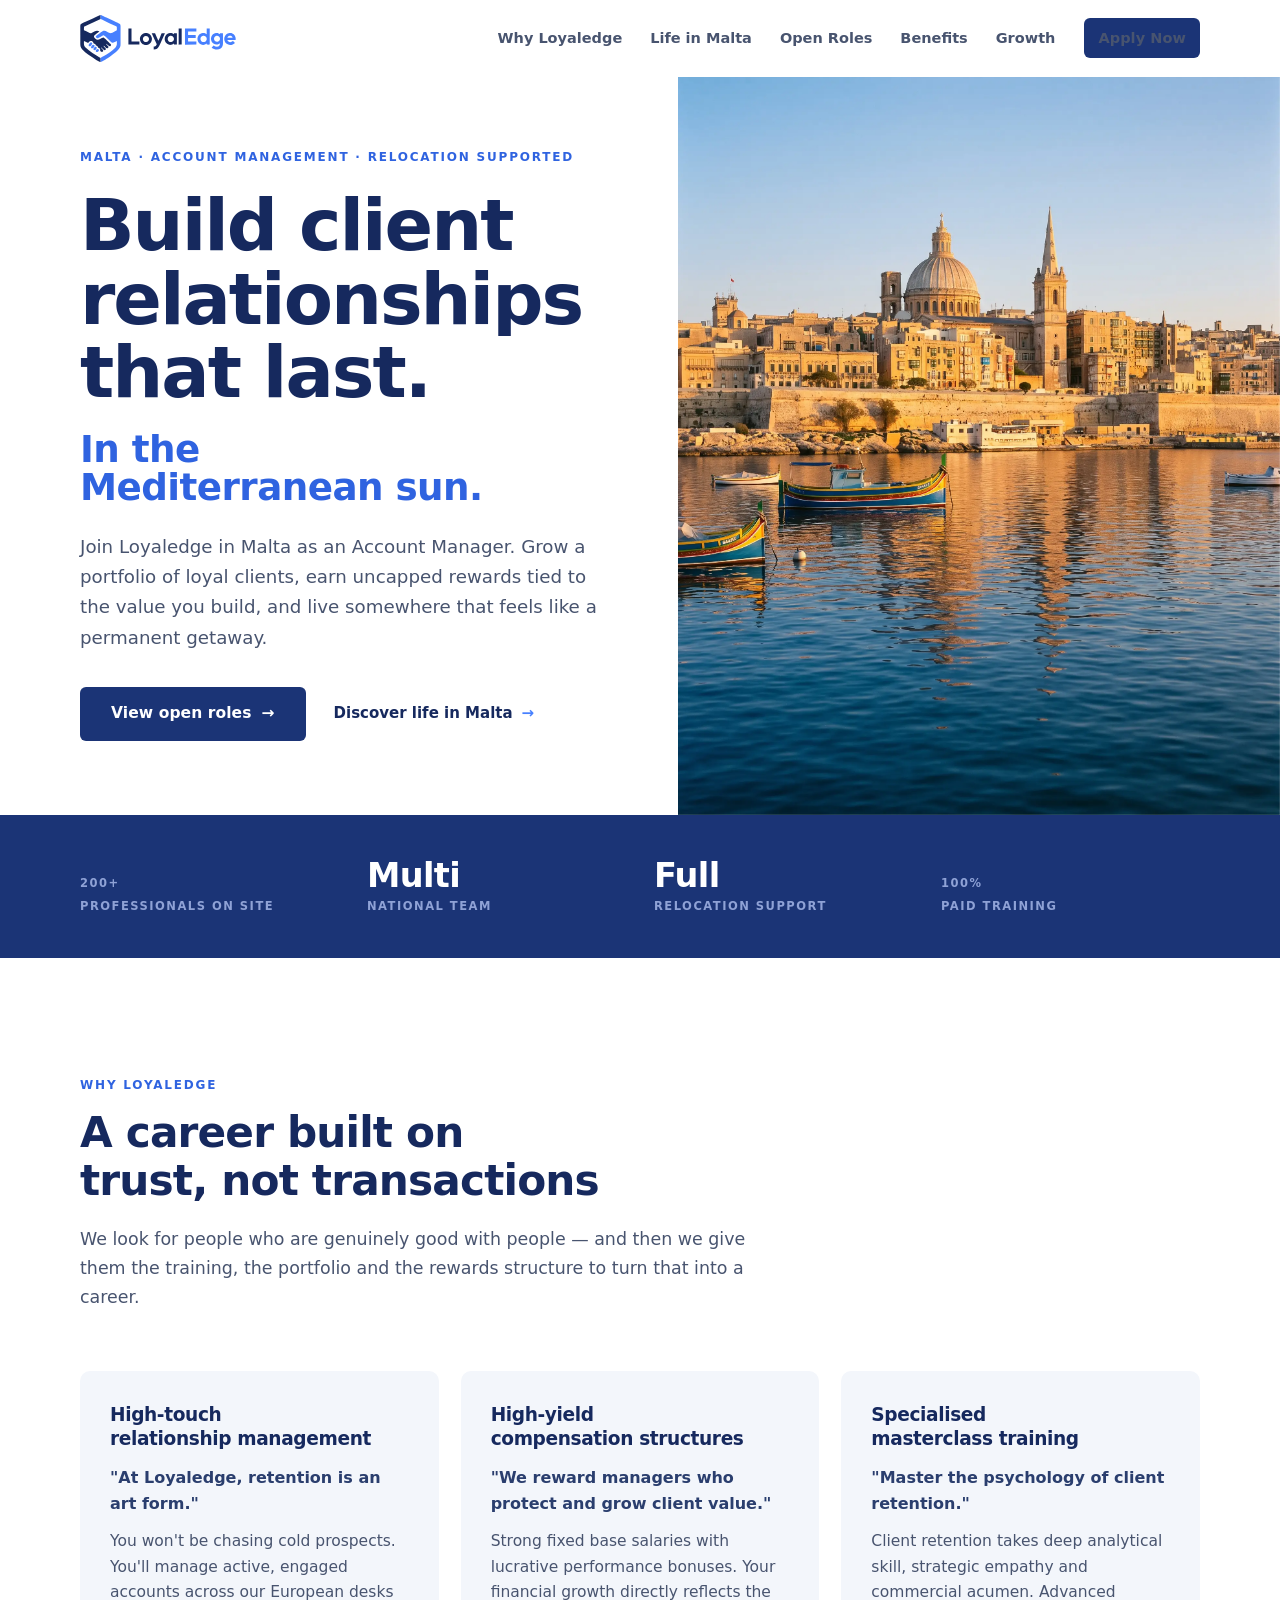
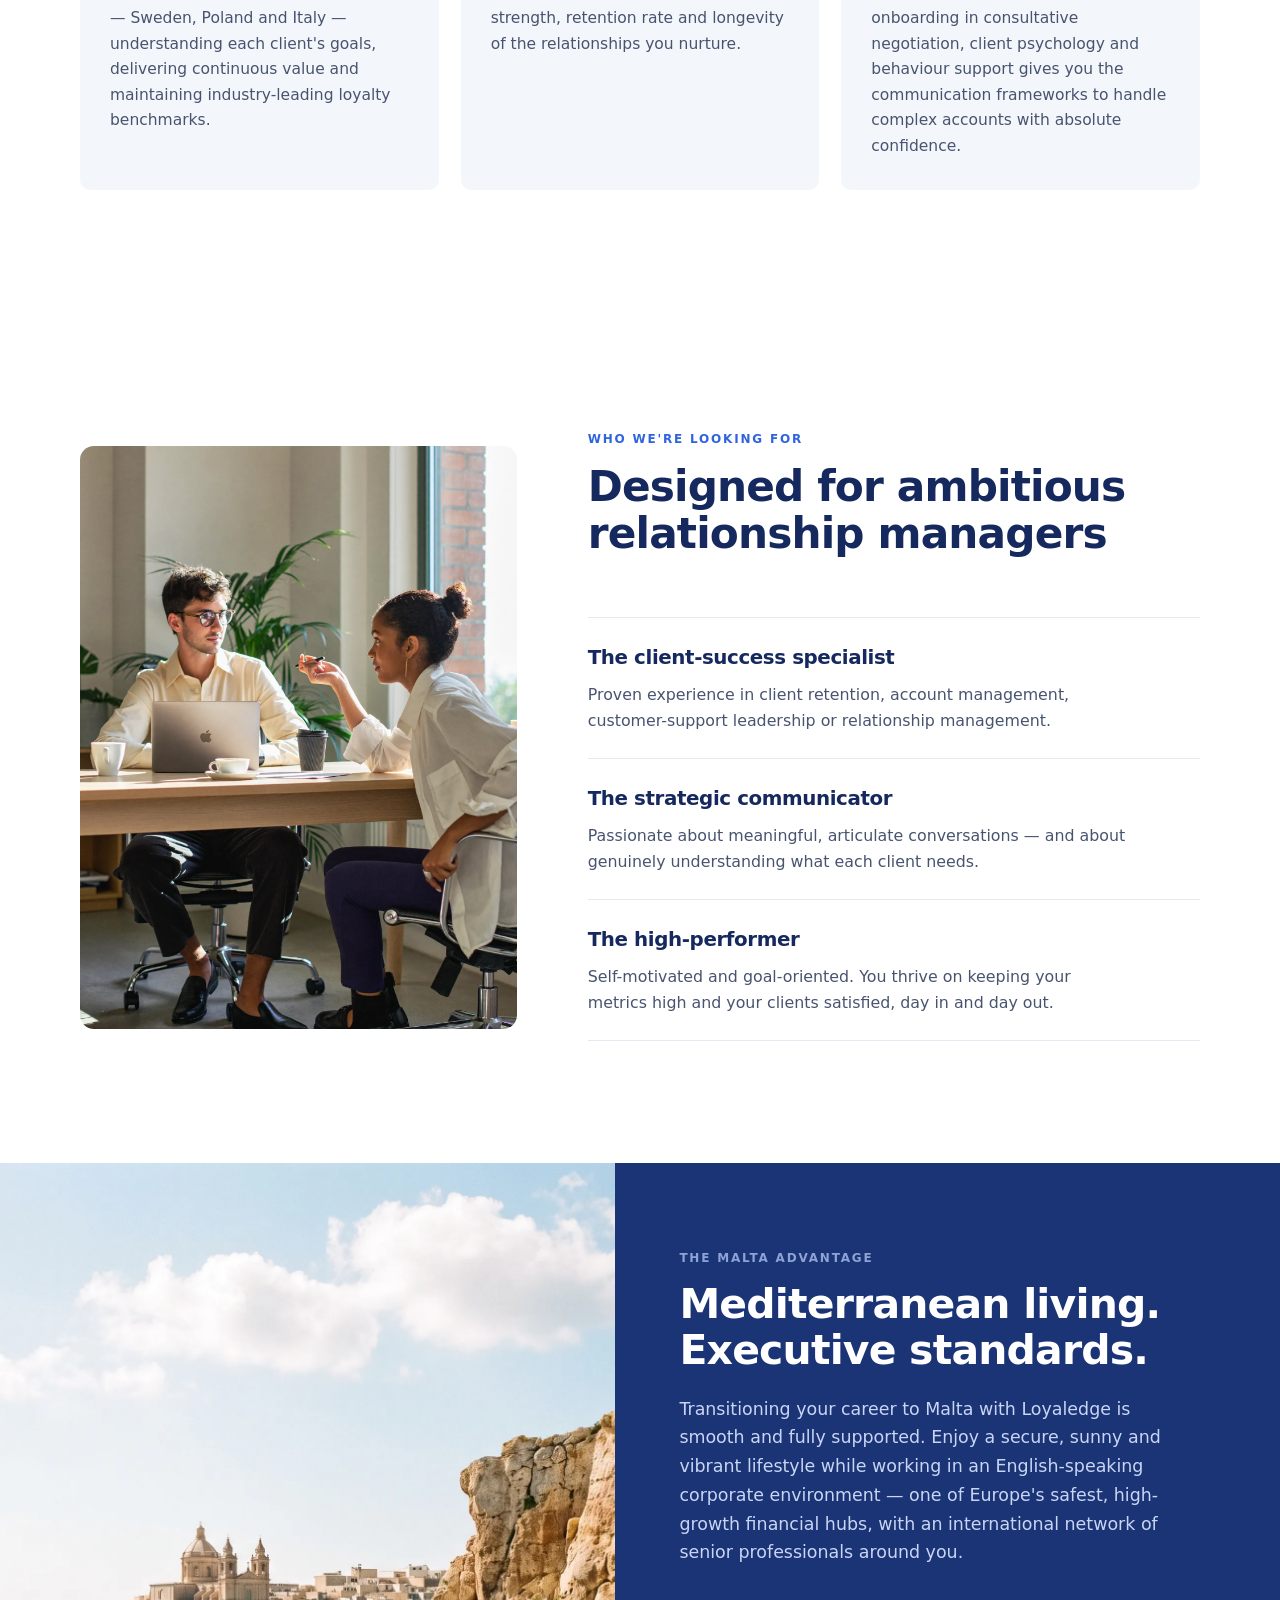
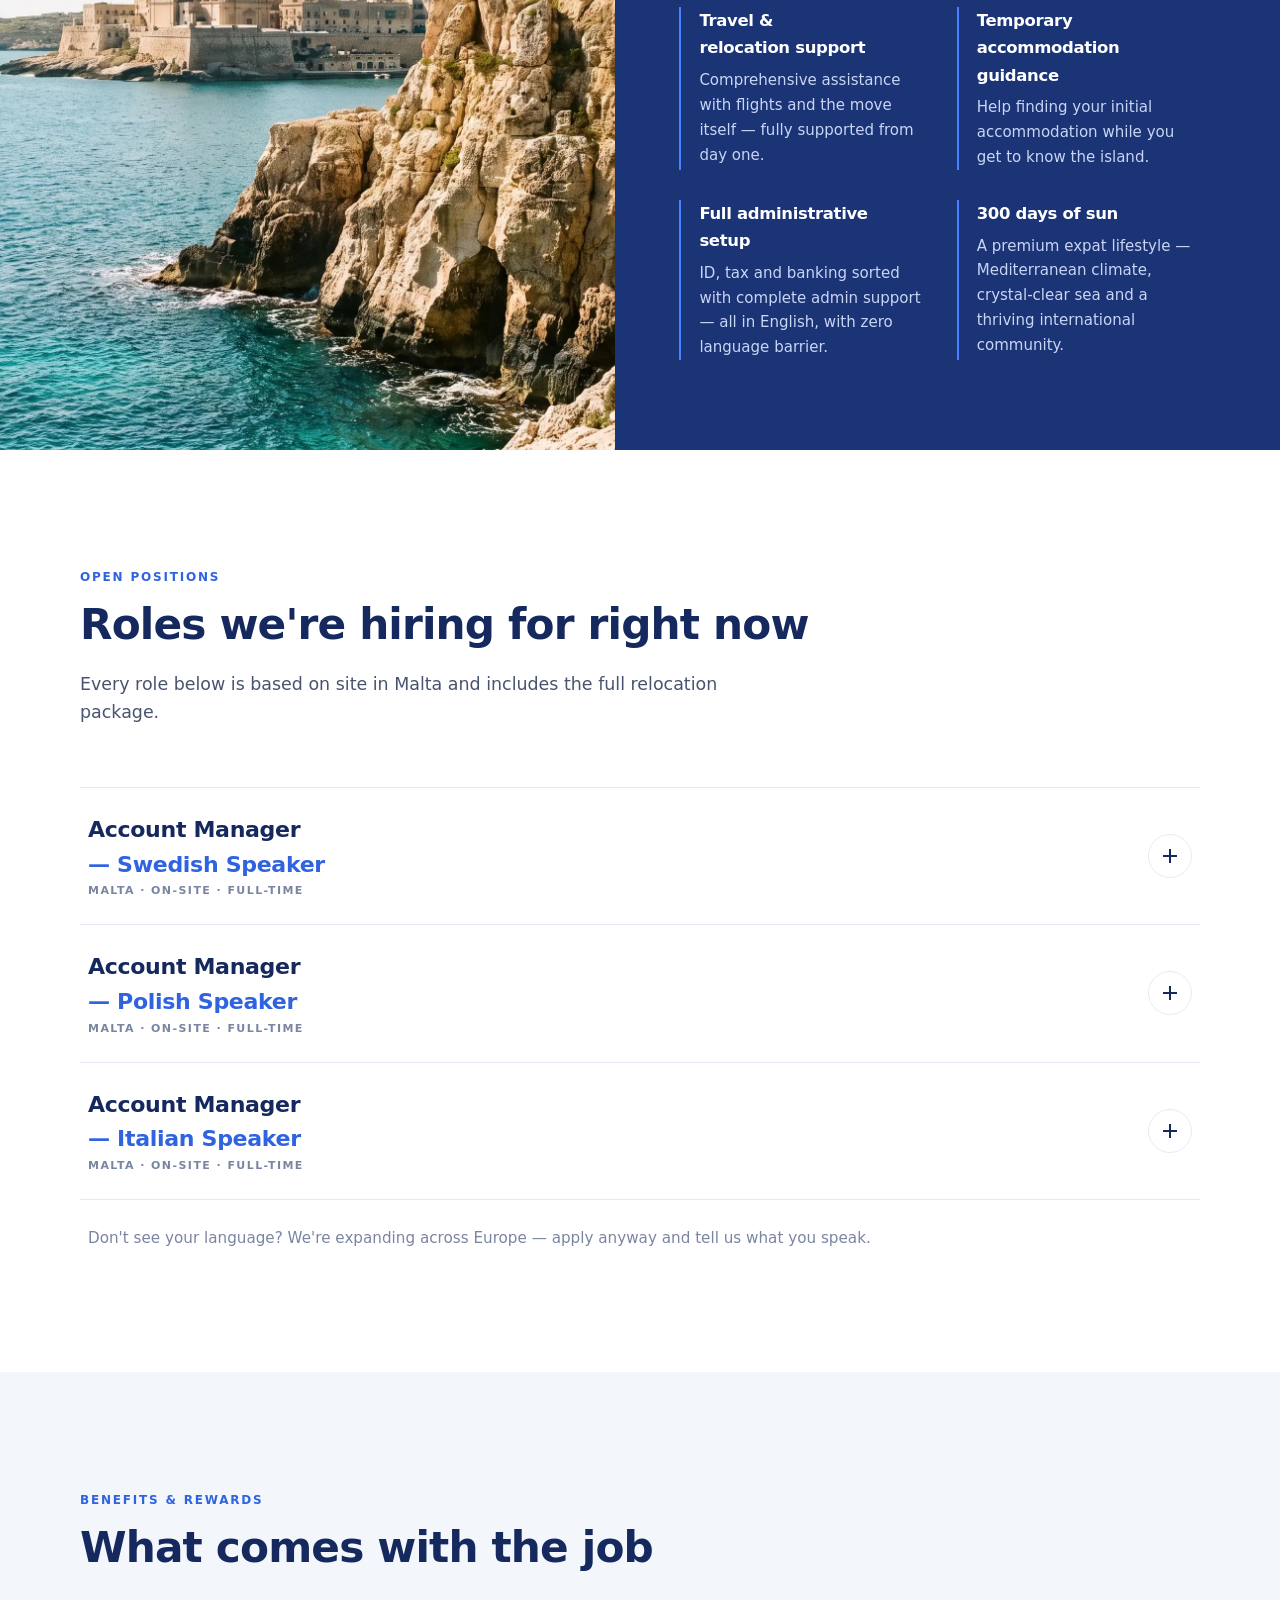
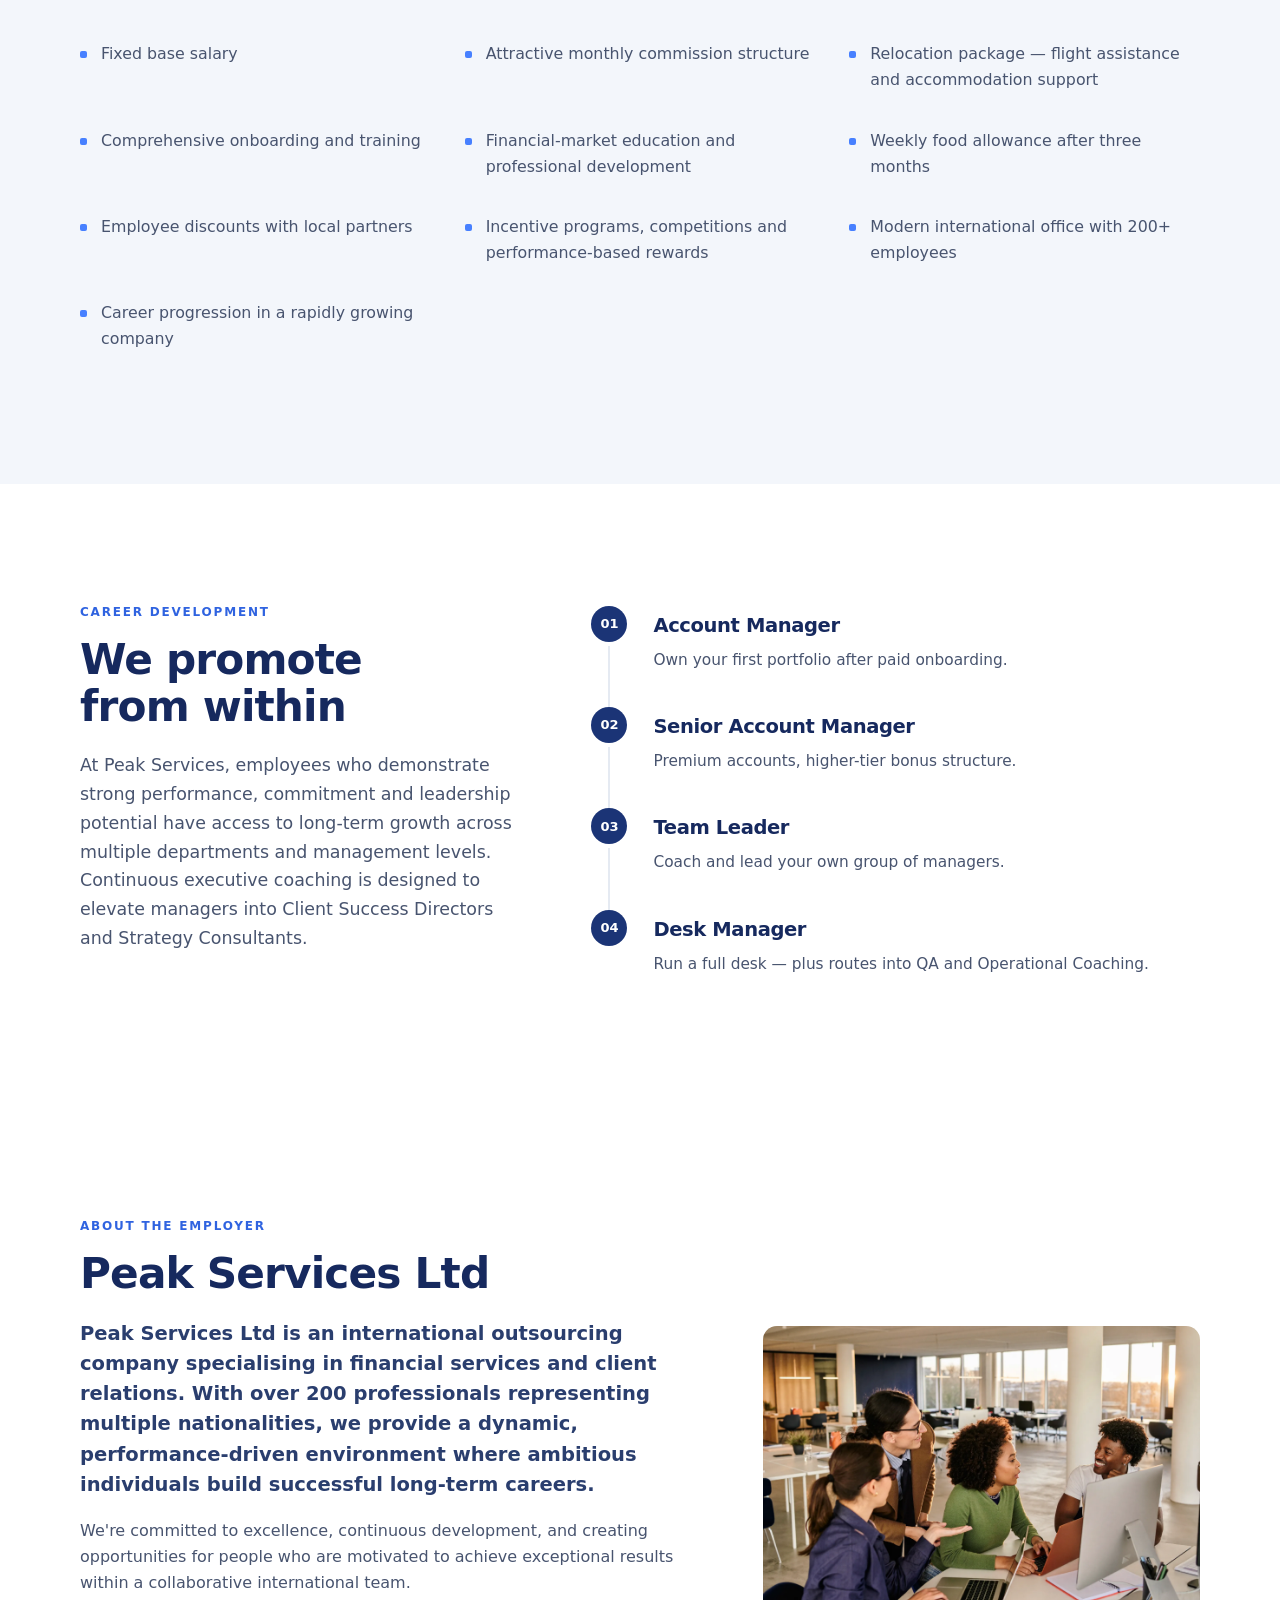
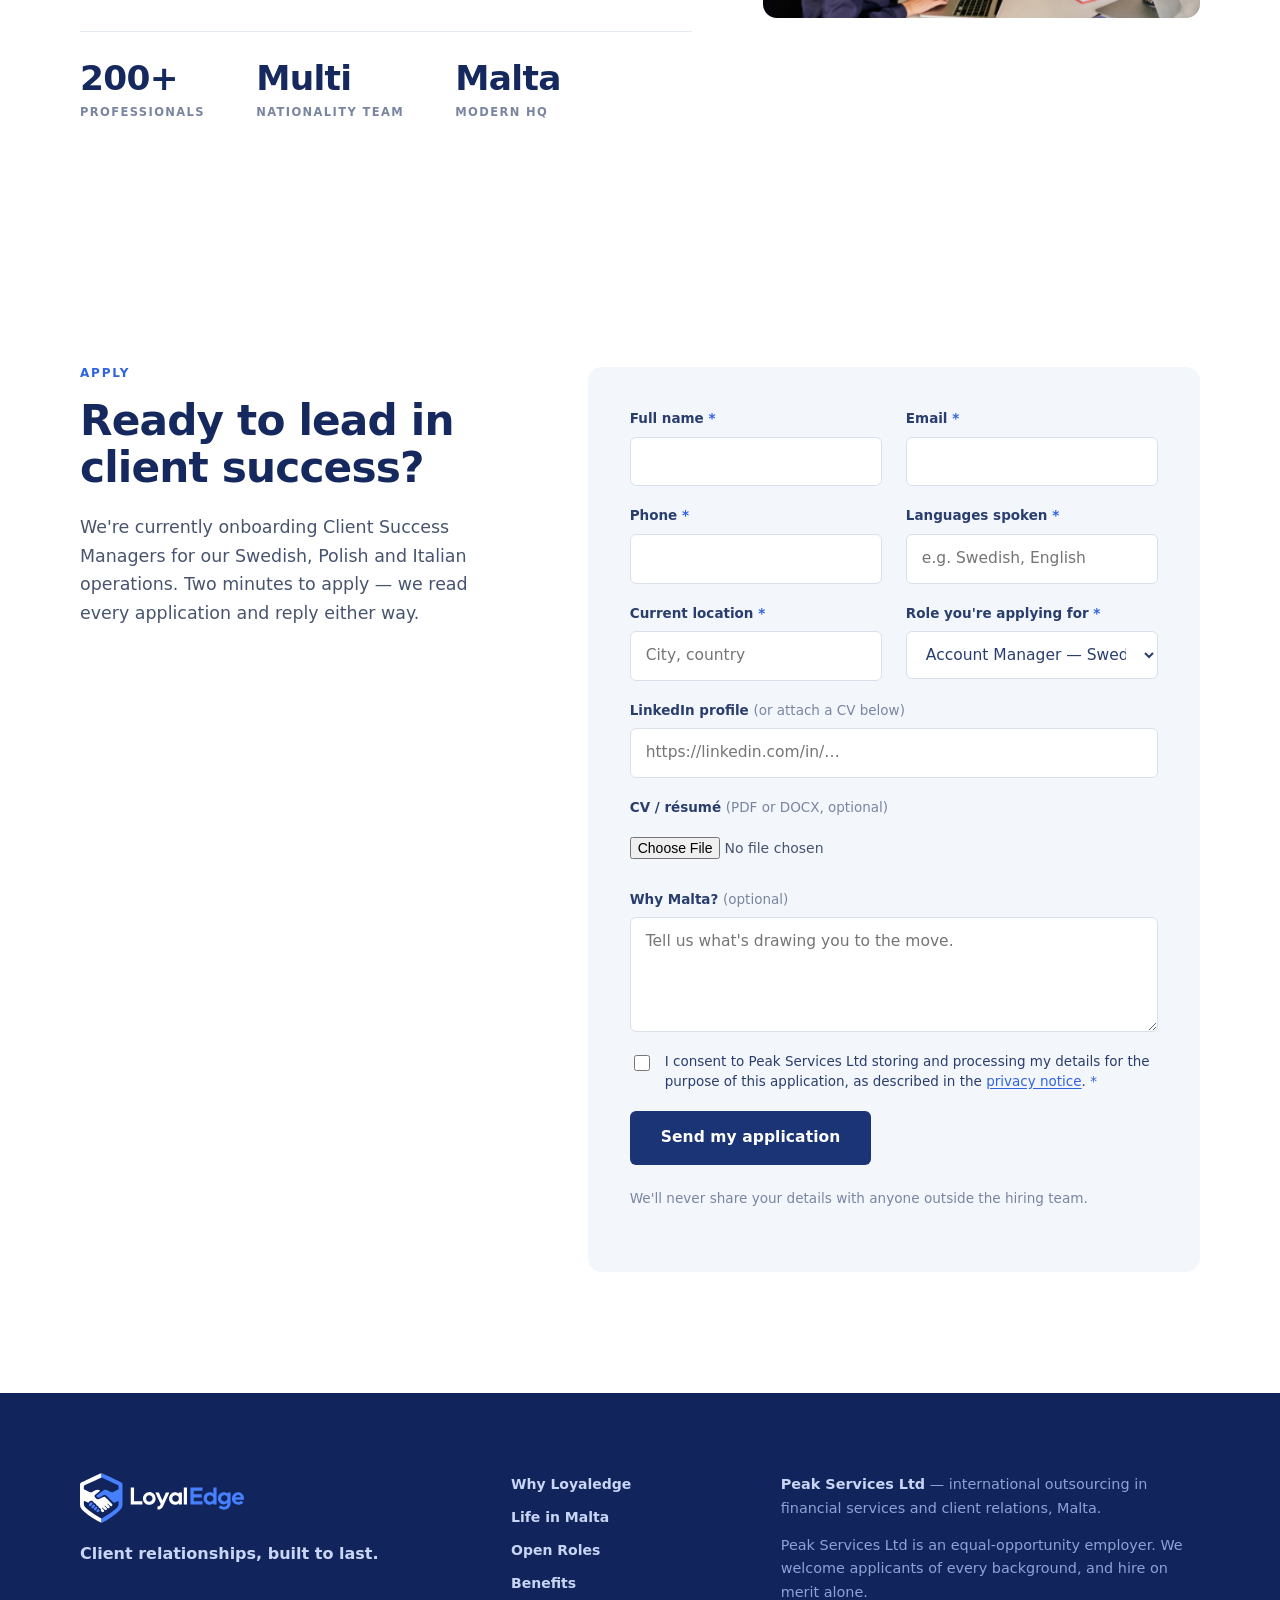
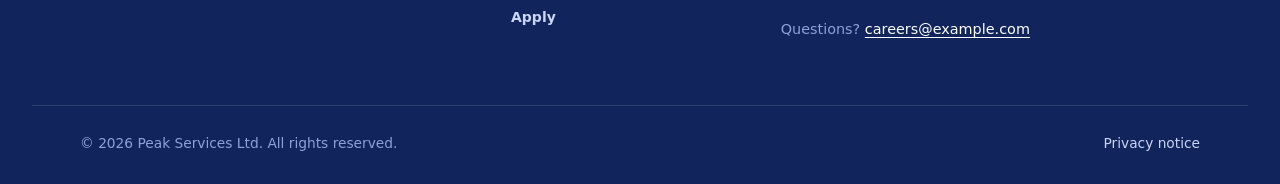
==== commit 21a3cc80: "Redesign v3: all-sans photography-led layout Full-sans type system (no serifs, no italics), photo-sp" ====
--- a/index.html
+++ b/index.html
@@ -5,7 +5,7 @@
 <meta name="viewport" content="width=device-width, initial-scale=1">
 <title>Loyaledge Careers — Account Manager Roles in Malta | Peak Services Ltd</title>
 <meta name="description" content="Join Loyaledge in Malta as an Account Manager. Grow a portfolio of loyal clients, earn uncapped rewards tied to the value you build, with full relocation support and paid training.">
-<meta name="theme-color" content="#F7F9FC">
+<meta name="theme-color" content="#FFFFFF">
 
 <meta property="og:type" content="website">
 <meta property="og:title" content="Loyaledge Careers — Account Manager Roles in Malta">
@@ -20,26 +20,68 @@
 <link rel="stylesheet" href="styles.css">
 
 <script type="application/ld+json">
-{
-  "@context": "https://schema.org/",
-  "@type": "JobPosting",
-  "title": "Account Manager (Swedish Speaker)",
-  "description": "Create long-term, trusting relationships with our customers. Oversee and grow a portfolio of clients, develop new business from existing accounts, and act as the lead point of contact for everything relating to your accounts.",
-  "employmentType": "FULL_TIME",
-  "hiringOrganization": {
-    "@type": "Organization",
-    "name": "Peak Services Ltd",
-    "description": "International outsourcing company specialising in financial services and client relations."
+[
+  {
+    "@context": "https://schema.org/",
+    "@type": "JobPosting",
+    "title": "Account Manager (Swedish Speaker)",
+    "description": "Create long-term, trusting relationships with our customers. Oversee and grow a portfolio of clients, develop new business from existing accounts, and act as the lead point of contact for everything relating to your accounts.",
+    "employmentType": "FULL_TIME",
+    "hiringOrganization": {
+      "@type": "Organization",
+      "name": "Peak Services Ltd",
+      "description": "International outsourcing company specialising in financial services and client relations."
+    },
+    "jobLocation": {
+      "@type": "Place",
+      "address": { "@type": "PostalAddress", "addressCountry": "MT", "addressLocality": "Malta" }
+    },
+    "jobLocationType": "",
+    "inLanguage": "sv",
+    "skills": "Account management, client relationship management, negotiation, Swedish language",
+    "jobBenefits": "Fixed base salary, monthly commission structure, relocation package with flight assistance and accommodation support, paid onboarding and training, weekly food allowance after three months, employee discounts, incentive programs."
   },
-  "jobLocation": {
-    "@type": "Place",
-    "address": { "@type": "PostalAddress", "addressCountry": "MT", "addressLocality": "Malta" }
+  {
+    "@context": "https://schema.org/",
+    "@type": "JobPosting",
+    "title": "Account Manager (Polish Speaker)",
+    "description": "Create long-term, trusting relationships with our customers. Oversee and grow a portfolio of clients, develop new business from existing accounts, and act as the lead point of contact for everything relating to your accounts.",
+    "employmentType": "FULL_TIME",
+    "hiringOrganization": {
+      "@type": "Organization",
+      "name": "Peak Services Ltd",
+      "description": "International outsourcing company specialising in financial services and client relations."
+    },
+    "jobLocation": {
+      "@type": "Place",
+      "address": { "@type": "PostalAddress", "addressCountry": "MT", "addressLocality": "Malta" }
+    },
+    "jobLocationType": "",
+    "inLanguage": "pl",
+    "skills": "Account management, client relationship management, negotiation, Polish language",
+    "jobBenefits": "Fixed base salary, monthly commission structure, relocation package with flight assistance and accommodation support, paid onboarding and training, weekly food allowance after three months, employee discounts, incentive programs."
   },
-  "jobLocationType": "",
-  "inLanguage": "sv",
-  "skills": "Account management, client relationship management, negotiation, Swedish language",
-  "jobBenefits": "Fixed base salary, monthly commission structure, relocation package with flight assistance and accommodation support, paid onboarding and training, weekly food allowance after three months, employee discounts, incentive programs."
-}
+  {
+    "@context": "https://schema.org/",
+    "@type": "JobPosting",
+    "title": "Account Manager (Italian Speaker)",
+    "description": "Create long-term, trusting relationships with our customers. Oversee and grow a portfolio of clients, develop new business from existing accounts, and act as the lead point of contact for everything relating to your accounts.",
+    "employmentType": "FULL_TIME",
+    "hiringOrganization": {
+      "@type": "Organization",
+      "name": "Peak Services Ltd",
+      "description": "International outsourcing company specialising in financial services and client relations."
+    },
+    "jobLocation": {
+      "@type": "Place",
+      "address": { "@type": "PostalAddress", "addressCountry": "MT", "addressLocality": "Malta" }
+    },
+    "jobLocationType": "",
+    "inLanguage": "it",
+    "skills": "Account management, client relationship management, negotiation, Italian language",
+    "jobBenefits": "Fixed base salary, monthly commission structure, relocation package with flight assistance and accommodation support, paid onboarding and training, weekly food allowance after three months, employee discounts, incentive programs."
+  }
+]
 </script>
 </head>
 <body>
@@ -93,37 +135,33 @@
 
   <!-- ============ HERO ============ -->
   <section class="hero" id="top">
-    <div class="hero-bg" aria-hidden="true">
-      <svg viewBox="0 0 1440 700" preserveAspectRatio="xMidYMid slice">
-        <defs>
-          <linearGradient id="gA" x1="0" y1="0" x2="1" y2="1">
-            <stop offset="0%" stop-color="#4780FF" stop-opacity=".55"/>
-            <stop offset="100%" stop-color="#4780FF" stop-opacity="0"/>
-          </linearGradient>
-          <linearGradient id="gB" x1="1" y1="0" x2="0" y2="1">
-            <stop offset="0%" stop-color="#63D2FF" stop-opacity=".35"/>
-            <stop offset="100%" stop-color="#1B3476" stop-opacity="0"/>
-          </linearGradient>
-        </defs>
-        <circle cx="1180" cy="140" r="420" fill="url(#gA)"/>
-        <circle cx="240" cy="620" r="380" fill="url(#gB)"/>
-        <path d="M0 560 Q 360 470 720 545 T 1440 500 L1440 700 L0 700 Z" fill="#0F2350" opacity=".45"/>
-      </svg>
-    </div>
-
-    <div class="wrap hero-inner">
-      <p class="eyebrow reveal">Malta · Account Management · Relocation Supported</p>
-      <h1 class="reveal">Build client relationships that last.<br><span class="grad">In the Mediterranean sun.</span></h1>
-      <p class="lede reveal">
+    <div class="hero-copy">
+      <p class="eyebrow hero-eyebrow reveal-load" style="--l:0">Malta · Account Management · Relocation Supported</p>
+      <h1 class="hero-title">
+        <span class="hl" style="--l:1"><span>Build client</span></span>
+        <span class="hl" style="--l:2"><span>relationships</span></span>
+        <span class="hl" style="--l:3"><span>that last.</span></span>
+        <span class="hl hl-acc" style="--l:4"><span class="acc">In the Mediterranean sun.</span></span>
+      </h1>
+      <p class="lede reveal-load" style="--l:5">
         Join Loyaledge in Malta as an Account Manager. Grow a portfolio of loyal clients,
         earn uncapped rewards tied to the value you build, and live somewhere that feels
         like a permanent getaway.
       </p>
-      <div class="hero-cta reveal">
-        <a class="btn btn-primary btn-lg" href="#roles">View Open Roles</a>
-        <a class="btn btn-ghost btn-lg" href="#malta">Discover Life in Malta</a>
+      <div class="hero-cta reveal-load" style="--l:6">
+        <a class="btn btn-primary btn-lg" href="#roles">View open roles<span class="btn-arr" aria-hidden="true">&rarr;</span></a>
+        <a class="link-quiet" href="#malta">Discover life in Malta</a>
       </div>
-
+    </div>
+
+    <figure class="hero-media">
+      <img src="assets/hero-valletta.webp" alt="Valletta old town and the Grand Harbour in Malta at golden hour" fetchpriority="high">
+    </figure>
+  </section>
+
+  <!-- ============ STAT BAND ============ -->
+  <div class="statband">
+    <div class="wrap">
       <ul class="trust reveal">
         <li><strong>200+</strong><span>Professionals on site</span></li>
         <li><strong>Multi</strong><span>National team</span></li>
@@ -131,13 +169,13 @@
         <li><strong>100%</strong><span>Paid training</span></li>
       </ul>
     </div>
-  </section>
+  </div>
 
   <!-- ============ WHY LOYALEDGE ============ -->
   <section class="section" id="why">
     <div class="wrap">
       <header class="section-head reveal">
-        <p class="eyebrow eyebrow-dark">Why Loyaledge</p>
+        <p class="eyebrow">Why Loyaledge</p>
         <h2>A career built on trust, not transactions</h2>
         <p class="section-sub">
           We look for people who are genuinely good with people — and then we give them
@@ -145,95 +183,118 @@
         </p>
       </header>
 
-      <div class="grid grid-2">
-        <article class="card reveal">
-          <div class="card-icon">
-            <svg viewBox="0 0 24 24" aria-hidden="true"><path d="M12 3l2.6 5.6 6.1.8-4.5 4.2 1.2 6-5.4-3-5.4 3 1.2-6L3.3 9.4l6.1-.8z"/></svg>
-          </div>
-          <h3>Portfolio excellence &amp; client loyalty</h3>
-          <p class="quote">"Build long-term value, not one-off transactions."</p>
+      <div class="props">
+        <article class="prop reveal">
+          <h3>High-touch relationship management</h3>
+          <p class="prop-quote">"At Loyaledge, retention is an art form."</p>
           <p>
-            Manage, nurture and grow high-value relationships with existing clients.
-            Drive strong retention benchmarks through meaningful conversations and
-            genuine service alignment.
+            You won't be chasing cold prospects. You'll manage active, engaged accounts
+            across our European desks — Sweden, Poland and Italy — understanding each
+            client's goals, delivering continuous value and maintaining industry-leading
+            loyalty benchmarks.
           </p>
         </article>
 
-        <article class="card reveal">
-          <div class="card-icon">
-            <svg viewBox="0 0 24 24" aria-hidden="true"><path d="M12 2v20M17 6.5c0-2-2.2-3-5-3s-5 .9-5 3 2 2.7 5 3.4 5 1.4 5 3.6-2.2 3-5 3-5-1-5-3"/></svg>
-          </div>
-          <h3>Consultative growth &amp; uncapped rewards</h3>
-          <p class="quote">"Your ability to build trust dictates your success."</p>
+        <article class="prop reveal">
+          <h3>High-yield compensation structures</h3>
+          <p class="prop-quote">"We reward managers who protect and grow client value."</p>
           <p>
-            Generous base salary plus high-tier bonus structures tied to lifetime client
-            value and portfolio health. Premium client accounts are reserved for the
-            strongest portfolio managers.
+            Strong fixed base salaries with lucrative performance bonuses. Your financial
+            growth directly reflects the strength, retention rate and longevity of the
+            relationships you nurture.
           </p>
         </article>
 
-        <article class="card reveal">
-          <div class="card-icon">
-            <svg viewBox="0 0 24 24" aria-hidden="true"><path d="M12 3L2 8l10 5 10-5-10-5zM6 11v5c0 1.7 2.7 3 6 3s6-1.3 6-3v-5"/></svg>
-          </div>
-          <h3>Paid training &amp; continuous coaching</h3>
-          <p class="quote">"We invest in your success before your first client conversation."</p>
+        <article class="prop reveal">
+          <h3>Specialised masterclass training</h3>
+          <p class="prop-quote">"Master the psychology of client retention."</p>
           <p>
-            No prior industry experience required. Complete, fully paid onsite onboarding,
-            then continuous coaching in consultative methodology, consumer psychology and
-            client communication.
+            Client retention takes deep analytical skill, strategic empathy and commercial
+            acumen. Advanced onboarding in consultative negotiation, client psychology and
+            behaviour support gives you the communication frameworks to handle complex
+            accounts with absolute confidence.
           </p>
         </article>
-
-        <article class="card reveal">
-          <div class="card-icon">
-            <svg viewBox="0 0 24 24" aria-hidden="true"><path d="M3 17l6-6 4 4 8-8M15 7h6v6"/></svg>
-          </div>
-          <h3>Accelerated career progression</h3>
-          <p class="quote">"Fast-track from Account Manager to leadership."</p>
-          <p>
-            Promotion strictly on performance, not tenure. Clear routes into Team Leader,
-            Desk Manager, Quality Assurance and Operational Coaching.
-          </p>
-        </article>
       </div>
     </div>
   </section>
 
+  <!-- ============ WHO WE'RE LOOKING FOR ============ -->
+  <section class="section" id="candidates">
+    <div class="wrap cand-grid">
+      <figure class="cand-media media-reveal reveal">
+        <img src="assets/office-conversation.webp" alt="Two colleagues in a relaxed one-to-one conversation at a desk in a bright, modern office" loading="lazy">
+      </figure>
+
+      <div>
+        <header class="section-head reveal">
+          <p class="eyebrow">Who we're looking for</p>
+          <h2>Designed for ambitious relationship managers</h2>
+        </header>
+
+        <div class="profiles">
+          <article class="profile reveal">
+            <h3>The client-success specialist</h3>
+            <p>
+              Proven experience in client retention, account management, customer-support
+              leadership or relationship management.
+            </p>
+          </article>
+
+          <article class="profile reveal">
+            <h3>The strategic communicator</h3>
+            <p>
+              Passionate about meaningful, articulate conversations — and about genuinely
+              understanding what each client needs.
+            </p>
+          </article>
+
+          <article class="profile reveal">
+            <h3>The high-performer</h3>
+            <p>
+              Self-motivated and goal-oriented. You thrive on keeping your metrics high and
+              your clients satisfied, day in and day out.
+            </p>
+          </article>
+        </div>
+      </div>
+    </div>
+  </section>
+
   <!-- ============ MALTA ============ -->
-  <section class="section section-dark" id="malta">
-    <div class="wrap">
-      <header class="section-head reveal">
+  <section class="malta-band band-dark" id="malta">
+    <figure class="malta-media media-reveal reveal">
+      <img src="assets/malta-coast.webp" alt="Maltese limestone coastline with turquoise Mediterranean water and a historic town in the distance" loading="lazy">
+    </figure>
+
+    <div class="malta-panel">
+      <header class="reveal">
         <p class="eyebrow">The Malta Advantage</p>
-        <h2>Work hard. Live in paradise.</h2>
+        <h2>Mediterranean living. Executive standards.</h2>
         <p class="section-sub">
-          A 30-minute commute here ends at the sea. Malta is one of the few places in
-          Europe where an ambitious career and an outdoor life aren't a trade-off.
+          Transitioning your career to Malta with Loyaledge is smooth and fully supported.
+          Enjoy a secure, sunny and vibrant lifestyle while working in an English-speaking
+          corporate environment — one of Europe's safest, high-growth financial hubs, with
+          an international network of senior professionals around you.
         </p>
       </header>
 
-      <!-- PHOTO SLOT: Malta coastline / Valletta streets / rooftop networking.
-           Drop a <picture> into each .tile-media below. -->
-      <div class="grid grid-4 tiles">
-        <article class="tile reveal">
-          <div class="tile-media tile-sun" aria-hidden="true"></div>
-          <h3>300+ days of sun</h3>
-          <p>Mediterranean climate, crystal-clear sea and a year-round outdoor lifestyle.</p>
-        </article>
-        <article class="tile reveal">
-          <div class="tile-media tile-lang" aria-hidden="true"></div>
-          <h3>English-speaking island</h3>
-          <p>Zero language barrier for everyday living, healthcare and administration.</p>
-        </article>
-        <article class="tile reveal">
-          <div class="tile-media tile-safe" aria-hidden="true"></div>
-          <h3>Safe &amp; expat-friendly</h3>
-          <p>Consistently ranked among Europe's safest countries, with a thriving international community.</p>
-        </article>
-        <article class="tile reveal">
-          <div class="tile-media tile-move" aria-hidden="true"></div>
-          <h3>Full relocation support</h3>
-          <p>Flight assistance, initial accommodation guidance and complete admin setup — ID, tax and banking.</p>
+      <div class="malta-list">
+        <article class="m-item reveal">
+          <h3>Travel &amp; relocation support</h3>
+          <p>Comprehensive assistance with flights and the move itself — fully supported from day one.</p>
+        </article>
+        <article class="m-item reveal">
+          <h3>Temporary accommodation guidance</h3>
+          <p>Help finding your initial accommodation while you get to know the island.</p>
+        </article>
+        <article class="m-item reveal">
+          <h3>Full administrative setup</h3>
+          <p>ID, tax and banking sorted with complete admin support — all in English, with zero language barrier.</p>
+        </article>
+        <article class="m-item reveal">
+          <h3>300 days of sun</h3>
+          <p>A premium expat lifestyle — Mediterranean climate, crystal-clear sea and a thriving international community.</p>
         </article>
       </div>
     </div>
@@ -243,7 +304,7 @@
   <section class="section" id="roles">
     <div class="wrap">
       <header class="section-head reveal">
-        <p class="eyebrow eyebrow-dark">Open Positions</p>
+        <p class="eyebrow">Open Positions</p>
         <h2>Roles we're hiring for right now</h2>
         <p class="section-sub">Every role below is based on site in Malta and includes the full relocation package.</p>
       </header>
@@ -302,6 +363,110 @@
             </div>
           </div>
         </article>
+
+        <article class="role reveal" data-role-id="am-polish">
+          <h3 class="role-head">
+            <button type="button" class="role-toggle" aria-expanded="false" aria-controls="role-am-polish">
+              <span class="role-title">
+                Account Manager <em>— Polish Speaker</em>
+                <span class="role-meta">Malta · On-site · Full-time</span>
+              </span>
+              <span class="role-chev" aria-hidden="true"></span>
+            </button>
+          </h3>
+
+          <div class="role-body" id="role-am-polish" hidden>
+            <div class="role-body-inner">
+              <p class="role-overview">
+                Create long-term, trusting relationships with our customers. You'll oversee and
+                grow a portfolio of clients, develop new business from existing accounts, and act
+                as the lead point of contact for everything relating to your accounts. You'll work
+                closely with Customer Service and other internal teams to improve the whole client
+                experience.
+              </p>
+
+              <div class="role-cols">
+                <div>
+                  <h4>What you'll do</h4>
+                  <ul class="ticks">
+                    <li>Operate as the lead point of contact for all matters specific to your accounts.</li>
+                    <li>Build and maintain strong, long-lasting client relationships.</li>
+                    <li>Develop trusted-advisor relationships with key accounts.</li>
+                    <li>Ensure timely, successful delivery of our solutions against client needs and objectives.</li>
+                    <li>Develop new business with both new and existing clients.</li>
+                    <li>Meet and exceed daily client retention targets.</li>
+                    <li>Handle challenging client requests and issue escalations.</li>
+                  </ul>
+                </div>
+                <div>
+                  <h4>What you'll bring</h4>
+                  <ul class="ticks">
+                    <li>Fluent Polish, written and verbal.</li>
+                    <li>Negotiation skills to close agreements that work for both sides.</li>
+                    <li>Previous experience as an Account, Key or Junior Manager — or a comparable role.</li>
+                    <li>Proven ability to run multiple account relationships at once with sharp attention to detail.</li>
+                    <li>Excellent listening, negotiation and presentation ability.</li>
+                    <li>Genuine enthusiasm, energy and imagination.</li>
+                  </ul>
+                </div>
+              </div>
+
+              <a class="btn btn-primary role-apply" href="#apply" data-apply="am-polish">Apply for this role</a>
+            </div>
+          </div>
+        </article>
+
+        <article class="role reveal" data-role-id="am-italian">
+          <h3 class="role-head">
+            <button type="button" class="role-toggle" aria-expanded="false" aria-controls="role-am-italian">
+              <span class="role-title">
+                Account Manager <em>— Italian Speaker</em>
+                <span class="role-meta">Malta · On-site · Full-time</span>
+              </span>
+              <span class="role-chev" aria-hidden="true"></span>
+            </button>
+          </h3>
+
+          <div class="role-body" id="role-am-italian" hidden>
+            <div class="role-body-inner">
+              <p class="role-overview">
+                Create long-term, trusting relationships with our customers. You'll oversee and
+                grow a portfolio of clients, develop new business from existing accounts, and act
+                as the lead point of contact for everything relating to your accounts. You'll work
+                closely with Customer Service and other internal teams to improve the whole client
+                experience.
+              </p>
+
+              <div class="role-cols">
+                <div>
+                  <h4>What you'll do</h4>
+                  <ul class="ticks">
+                    <li>Operate as the lead point of contact for all matters specific to your accounts.</li>
+                    <li>Build and maintain strong, long-lasting client relationships.</li>
+                    <li>Develop trusted-advisor relationships with key accounts.</li>
+                    <li>Ensure timely, successful delivery of our solutions against client needs and objectives.</li>
+                    <li>Develop new business with both new and existing clients.</li>
+                    <li>Meet and exceed daily client retention targets.</li>
+                    <li>Handle challenging client requests and issue escalations.</li>
+                  </ul>
+                </div>
+                <div>
+                  <h4>What you'll bring</h4>
+                  <ul class="ticks">
+                    <li>Fluent Italian, written and verbal.</li>
+                    <li>Negotiation skills to close agreements that work for both sides.</li>
+                    <li>Previous experience as an Account, Key or Junior Manager — or a comparable role.</li>
+                    <li>Proven ability to run multiple account relationships at once with sharp attention to detail.</li>
+                    <li>Excellent listening, negotiation and presentation ability.</li>
+                    <li>Genuine enthusiasm, energy and imagination.</li>
+                  </ul>
+                </div>
+              </div>
+
+              <a class="btn btn-primary role-apply" href="#apply" data-apply="am-italian">Apply for this role</a>
+            </div>
+          </div>
+        </article>
       </div>
 
       <p class="roles-note reveal">
@@ -312,10 +477,10 @@
   </section>
 
   <!-- ============ BENEFITS ============ -->
-  <section class="section section-tint" id="benefits">
+  <section class="section section-panel" id="benefits">
     <div class="wrap">
       <header class="section-head reveal">
-        <p class="eyebrow eyebrow-dark">Benefits &amp; Rewards</p>
+        <p class="eyebrow">Benefits &amp; Rewards</p>
         <h2>What comes with the job</h2>
       </header>
 
@@ -336,14 +501,15 @@
 
   <!-- ============ GROWTH ============ -->
   <section class="section" id="growth">
-    <div class="wrap">
+    <div class="wrap growth-grid">
       <header class="section-head reveal">
-        <p class="eyebrow eyebrow-dark">Career Development</p>
+        <p class="eyebrow">Career Development</p>
         <h2>We promote from within</h2>
         <p class="section-sub">
           At Peak Services, employees who demonstrate strong performance, commitment and leadership
           potential have access to long-term growth across multiple departments and
-          management levels.
+          management levels. Continuous executive coaching is designed to elevate managers
+          into Client Success Directors and Strategy Consultants.
         </p>
       </header>
 
@@ -357,10 +523,10 @@
   </section>
 
   <!-- ============ ABOUT ============ -->
-  <section class="section section-tint" id="about">
+  <section class="section" id="about">
     <div class="wrap about-grid">
       <div class="reveal">
-        <p class="eyebrow eyebrow-dark">About the employer</p>
+        <p class="eyebrow">About the employer</p>
         <h2>Peak Services Ltd</h2>
         <p class="section-sub about-copy">
           Peak Services Ltd is an international outsourcing company specialising in financial
@@ -373,24 +539,28 @@
           for people who are motivated to achieve exceptional results within a collaborative
           international team.
         </p>
+        <div class="about-stats">
+          <div class="stat"><strong>200+</strong><span>Professionals</span></div>
+          <div class="stat"><strong>Multi</strong><span>Nationality team</span></div>
+          <div class="stat"><strong>Malta</strong><span>Modern HQ</span></div>
+        </div>
       </div>
-      <!-- PHOTO SLOT: modern office floor / team celebrating a result. -->
-      <div class="about-visual reveal" aria-hidden="true">
-        <div class="stat"><strong>200+</strong><span>Professionals</span></div>
-        <div class="stat"><strong>Multi</strong><span>Nationality team</span></div>
-        <div class="stat"><strong>Malta</strong><span>Modern HQ</span></div>
-      </div>
+      <figure class="about-media media-reveal reveal">
+        <img src="assets/office-team.webp" alt="A team collaborating around a table in a bright, modern office lounge" loading="lazy">
+      </figure>
     </div>
   </section>
 
   <!-- ============ APPLY ============ -->
-  <section class="section section-dark" id="apply">
-    <div class="wrap apply-wrap">
+  <section class="section" id="apply">
+    <div class="wrap apply-grid">
       <header class="section-head reveal">
         <p class="eyebrow">Apply</p>
-        <h2>Start your Malta chapter</h2>
+        <h2>Ready to lead in client success?</h2>
         <p class="section-sub">
-          Two minutes to apply. We read every application and reply either way.
+          We're currently onboarding Client Success Managers for our Swedish, Polish and
+          Italian operations. Two minutes to apply — we read every application and reply
+          either way.
         </p>
       </header>
 
@@ -431,6 +601,8 @@
           <label for="role">Role you're applying for <span class="req" aria-hidden="true">*</span></label>
           <select id="role" name="role" required>
             <option value="am-swedish">Account Manager — Swedish Speaker</option>
+            <option value="am-polish">Account Manager — Polish Speaker</option>
+            <option value="am-italian">Account Manager — Italian Speaker</option>
             <option value="future">Other / future opening</option>
           </select>
           <p class="err" data-err-for="role"></p>
--- a/styles.css
+++ b/styles.css
@@ -1,545 +1,762 @@
 /* ==========================================================================
-   Loyaledge — Account Manager careers page
-   Light theme only. Brand: #4780FF (primary) / #1B3476 (deep navy).
-   #4780FF is reserved for fills, borders and large type — it does not clear
-   WCAG AA as body text on light backgrounds, so body copy uses --ink.
+   Loyaledge careers — v3: all-sans corporate, photography-led.
+   White ground, flat quiet panels, brand navy #1B3476 / blue #4780FF.
+   No external requests: system faces, local images only. No italics.
    ========================================================================== */
 
 :root {
-  --primary:      #4780FF;
-  --primary-700:  #2E63DB;
-  --primary-050:  #EDF3FF;
-  --deep:         #1B3476;
-  --deep-900:     #0F2350;
-  --bg:           #F7F9FC;
-  --tint:         #EEF3FB;
-  --surface:      #FFFFFF;
-  --ink:          #1B3476;
-  --body:         #4A5568;
-  --body-on-dark: #C3D2F0;
-  --border:       #E1E8F4;
-  --danger:       #C02B2B;
-  --ok:           #17795E;
-
-  --r-sm: 8px;
-  --r-md: 14px;
-  --r-lg: 22px;
-  --r-pill: 999px;
-
-  --shadow-sm: 0 1px 2px rgba(27, 52, 118, .06), 0 2px 8px rgba(27, 52, 118, .05);
-  --shadow-md: 0 4px 12px rgba(27, 52, 118, .07), 0 14px 34px rgba(27, 52, 118, .08);
-  --shadow-lg: 0 10px 24px rgba(27, 52, 118, .10), 0 30px 60px rgba(27, 52, 118, .12);
-
-  --wrap: 1180px;
-  --gut: 24px;
-
-  --sans: "Segoe UI", -apple-system, BlinkMacSystemFont, Roboto, "Helvetica Neue", Arial, sans-serif;
-
-  --ease: cubic-bezier(.22, .61, .36, 1);
-}
-
-/* ---------- reset ---------- */
+  --paper:    #FFFFFF;
+  --panel:    #F3F6FB;   /* flat quiet panel */
+  --hairline: #E5EAF2;
+  --ink:      #16295E;   /* headings */
+  --ink-soft: #2A3E6E;
+  --slate:    #48546F;   /* body */
+  --mist:     #7A85A1;   /* meta, captions */
+  --blue:     #4780FF;
+  --blue-700: #2F63E0;
+  --navy:     #1B3476;   /* bands */
+  --navy-deep:#12245C;   /* footer */
+  --on-navy:  #C9D5F4;
+  --on-navy-dim: #8FA2D6;
+  --bad:      #C43D3D;
+  --ok:       #1E7A4F;
+
+  --sans: system-ui, "Segoe UI", -apple-system, Roboto, "Helvetica Neue", Arial, sans-serif;
+
+  --wrap: 1216px;
+  --gut: clamp(20px, 4vw, 48px);
+  /* left/right padding that lines full-bleed children up with .wrap content */
+  --edge: max(var(--gut), calc((100vw - var(--wrap)) / 2 + var(--gut)));
+
+  --r-sm: 6px;
+  --r-md: 10px;
+  --r-lg: 14px;
+
+  --ease: cubic-bezier(.16, 1, .3, 1);
+  --shadow-soft: 0 20px 50px -32px rgba(18, 36, 92, .28);
+}
+
+/* ---------- reset / base ---------- */
 *, *::before, *::after { box-sizing: border-box; }
-html { -webkit-text-size-adjust: 100%; scroll-behavior: smooth; scroll-padding-top: 88px; }
+
+html {
+  scroll-behavior: smooth;
+  scroll-padding-top: 104px;
+  -webkit-text-size-adjust: 100%;
+}
+
 body {
   margin: 0;
   font-family: var(--sans);
   font-size: 17px;
   line-height: 1.65;
-  color: var(--body);
-  background: var(--bg);
+  color: var(--slate);
+  background: var(--paper);
   -webkit-font-smoothing: antialiased;
-  overflow-x: hidden;
-}
-img, svg, video { max-width: 100%; }
-h1, h2, h3, h4 { color: var(--ink); line-height: 1.15; margin: 0 0 .5em; letter-spacing: -.02em; }
-h1 { font-size: clamp(2.3rem, 5.2vw, 4rem); font-weight: 800; }
-h2 { font-size: clamp(1.75rem, 3.4vw, 2.7rem); font-weight: 800; }
-h3 { font-size: 1.2rem; font-weight: 700; }
-h4 { font-size: .82rem; font-weight: 700; text-transform: uppercase; letter-spacing: .1em; color: var(--primary-700); }
-p  { margin: 0 0 1em; }
+  text-rendering: optimizeLegibility;
+}
+
+img, svg { display: block; max-width: 100%; }
+figure { margin: 0; }
+
+h1, h2, h3, h4 {
+  margin: 0 0 .5em;
+  font-weight: 750;
+  letter-spacing: -.02em;
+  color: var(--ink);
+  text-wrap: balance;
+}
+
+/* the whole page is upright — em carries emphasis through weight/colour instead */
+em { font-style: normal; }
+
+p { margin: 0 0 1em; }
 ul, ol { margin: 0; padding: 0; list-style: none; }
-a { color: var(--primary-700); }
-
-.wrap { width: 100%; max-width: var(--wrap); margin-inline: auto; padding-inline: var(--gut); }
+a { color: var(--blue-700); text-decoration: none; }
+
+:focus-visible {
+  outline: 2px solid var(--blue);
+  outline-offset: 3px;
+  border-radius: 2px;
+}
+
+::selection { background: rgba(71, 128, 255, .18); }
+
+.sr-only {
+  position: absolute; width: 1px; height: 1px; margin: -1px;
+  clip: rect(0 0 0 0); clip-path: inset(50%); overflow: hidden; white-space: nowrap;
+}
 
 .skip-link {
-  position: absolute; left: -9999px; top: 0; z-index: 200;
-  background: var(--deep); color: #fff; padding: 12px 20px; border-radius: 0 0 var(--r-sm) 0;
-  font-weight: 600;
-}
-.skip-link:focus { left: 0; }
-
-.sr-only {
-  position: absolute; width: 1px; height: 1px; padding: 0; margin: -1px;
-  overflow: hidden; clip: rect(0, 0, 0, 0); white-space: nowrap; border: 0;
-}
-
-:focus-visible {
-  outline: 3px solid var(--primary);
-  outline-offset: 3px;
-  border-radius: 4px;
-}
-.section-dark :focus-visible, .hero :focus-visible { outline-color: #8FB4FF; }
-
-/* ---------- logo ---------- */
-.logo-svg { width: 158px; height: 48px; display: block; color: var(--deep); }
-.logo { display: inline-flex; text-decoration: none; }
-.logo-svg--footer { color: #fff; width: 168px; height: 51px; }
+  position: fixed; top: -60px; left: 16px; z-index: 200;
+  padding: 12px 18px; background: var(--ink); color: #fff;
+  font: 600 14px/1 var(--sans); border-radius: var(--r-sm);
+  transition: top .2s var(--ease);
+}
+.skip-link:focus { top: 14px; }
+
+.wrap { max-width: var(--wrap); margin: 0 auto; padding: 0 var(--gut); }
+
+/* ==========================================================================
+   Shared furniture
+   ========================================================================== */
+
+.section { padding: clamp(80px, 9.5vw, 128px) 0; }
+
+.eyebrow {
+  margin: 0 0 18px;
+  font-size: 12px; font-weight: 750; line-height: 1;
+  letter-spacing: .15em; text-transform: uppercase;
+  color: var(--blue-700);
+}
+.section-dark .eyebrow, .band-dark .eyebrow { color: var(--on-navy-dim); }
+
+.section-head { max-width: 760px; margin-bottom: clamp(38px, 5vw, 60px); }
+.section-head h2, .about-grid h2 {
+  font-size: clamp(1.9rem, 3.3vw, 2.7rem);
+  line-height: 1.12;
+  margin-bottom: .5em;
+}
+.section-sub { font-size: 1.09rem; max-width: 60ch; margin-bottom: 0; }
+
+.section-dark { background: var(--navy); color: var(--on-navy); }
+.section-dark h2, .section-dark h3 { color: #fff; }
+.section-dark .section-sub { color: var(--on-navy); }
+
+.section-panel { background: var(--panel); }
 
 /* ---------- buttons ---------- */
 .btn {
-  display: inline-flex; align-items: center; justify-content: center; gap: .5em;
-  font: inherit; font-weight: 650; text-decoration: none; cursor: pointer;
-  border: 2px solid transparent; border-radius: var(--r-pill);
-  padding: 13px 28px; line-height: 1.2;
-  transition: transform .18s var(--ease), box-shadow .18s var(--ease), background-color .18s var(--ease), color .18s var(--ease);
-}
-.btn-primary { background: var(--primary); color: #fff; box-shadow: 0 6px 18px rgba(71, 128, 255, .32); }
-.btn-primary:hover { background: var(--primary-700); transform: translateY(-2px); box-shadow: 0 10px 26px rgba(71, 128, 255, .4); }
-.btn-ghost { background: transparent; color: #fff; border-color: rgba(255, 255, 255, .5); }
-.btn-ghost:hover { background: rgba(255, 255, 255, .12); border-color: #fff; transform: translateY(-2px); }
-.btn-lg { padding: 16px 34px; font-size: 1.02rem; }
-.btn-sm { padding: 10px 20px; font-size: .93rem; }
-
-/* ---------- header ---------- */
+  display: inline-flex; align-items: center; justify-content: center; gap: 10px;
+  padding: 0 26px; height: 50px;
+  font: 650 15px/1 var(--sans); letter-spacing: .005em;
+  border-radius: var(--r-sm); border: 1px solid transparent;
+  cursor: pointer; white-space: nowrap;
+  transition: background-color .22s var(--ease), border-color .22s var(--ease),
+              color .22s var(--ease), transform .22s var(--ease);
+}
+.btn-primary { background: var(--navy); color: #fff; }
+.btn-primary:hover { background: var(--blue-700); }
+.btn-primary:active { transform: translateY(1px); }
+.btn-ghost { border-color: rgba(255, 255, 255, .4); color: #fff; }
+.btn-ghost:hover { border-color: #fff; background: rgba(255, 255, 255, .08); }
+.btn-lg { height: 54px; padding: 0 30px; font-size: 15.5px; }
+.btn-sm { height: 40px; padding: 0 18px; font-size: 13.5px; }
+
+.btn .btn-arr { transition: transform .25s var(--ease); }
+.btn:hover .btn-arr { transform: translateX(4px); }
+
+.link-quiet {
+  display: inline-flex; align-items: center; gap: 9px;
+  font: 650 15px/1 var(--sans); color: var(--ink);
+  padding: 6px 2px;
+}
+.link-quiet::after {
+  content: "→";
+  color: var(--blue);
+  transition: transform .25s var(--ease);
+}
+.link-quiet:hover::after { transform: translateX(4px); }
+
+/* ==========================================================================
+   Header
+   ========================================================================== */
+
 .site-header {
   position: sticky; top: 0; z-index: 100;
-  background: rgba(247, 249, 252, .86);
-  backdrop-filter: blur(14px);
+  background: rgba(255, 255, 255, .94);
+  backdrop-filter: blur(12px);
+  -webkit-backdrop-filter: blur(12px);
   border-bottom: 1px solid transparent;
-  transition: border-color .25s var(--ease), box-shadow .25s var(--ease), background-color .25s var(--ease);
-}
-.site-header.is-stuck { border-bottom-color: var(--border); box-shadow: var(--shadow-sm); background: rgba(247, 249, 252, .95); }
-.header-inner { display: flex; align-items: center; justify-content: space-between; gap: 20px; min-height: 76px; }
-
-.nav { display: flex; align-items: center; gap: 6px; }
+  transition: border-color .25s var(--ease), box-shadow .25s var(--ease);
+}
+.site-header.is-stuck {
+  border-bottom-color: var(--hairline);
+  box-shadow: 0 12px 30px -26px rgba(18, 36, 92, .4);
+}
+
+.header-inner {
+  display: flex; align-items: center; justify-content: space-between;
+  height: 76px; gap: 28px;
+}
+
+.logo { color: var(--ink); }
+.logo-svg { width: 156px; height: 47px; color: var(--ink); }
+
+.nav { display: flex; align-items: center; gap: 2px; }
 .nav > a {
-  color: var(--ink); text-decoration: none; font-weight: 600; font-size: .95rem;
-  padding: 9px 14px; border-radius: var(--r-pill);
-  transition: background-color .16s var(--ease), color .16s var(--ease);
-}
-.nav > a:not(.btn):hover { background: var(--primary-050); color: var(--primary-700); }
-.nav-cta { color: #fff; }
+  position: relative;
+  padding: 10px 13px;
+  font: 600 14.5px/1 var(--sans);
+  color: var(--slate);
+  border-radius: var(--r-sm);
+  transition: color .2s var(--ease), background-color .2s var(--ease);
+}
+.nav > a:hover { color: var(--ink); background: var(--panel); }
+.nav > a.is-active { color: var(--blue-700); }
+.nav-cta { margin-left: 14px; }
+.nav-cta:hover { background: var(--blue-700); color: #fff; }
 
 .menu-toggle {
-  display: none; width: 46px; height: 46px; padding: 0;
-  background: transparent; border: 1px solid var(--border); border-radius: var(--r-sm);
-  cursor: pointer; position: relative;
+  display: none;
+  width: 44px; height: 44px; padding: 10px;
+  background: none; border: 0; cursor: pointer;
 }
 .menu-toggle span {
-  position: absolute; left: 12px; width: 20px; height: 2px; background: var(--deep); border-radius: 2px;
-  transition: transform .22s var(--ease), opacity .16s var(--ease);
-}
-.menu-toggle span:nth-child(1) { top: 16px; }
-.menu-toggle span:nth-child(2) { top: 22px; }
-.menu-toggle span:nth-child(3) { top: 28px; }
-.menu-toggle[aria-expanded="true"] span:nth-child(1) { transform: translateY(6px) rotate(45deg); }
+  display: block; height: 2px; margin: 5px 0;
+  background: var(--ink); border-radius: 2px;
+  transition: transform .25s var(--ease), opacity .2s var(--ease);
+}
+.menu-toggle[aria-expanded="true"] span:nth-child(1) { transform: translateY(7px) rotate(45deg); }
 .menu-toggle[aria-expanded="true"] span:nth-child(2) { opacity: 0; }
-.menu-toggle[aria-expanded="true"] span:nth-child(3) { transform: translateY(-6px) rotate(-45deg); }
-
-/* ---------- hero ---------- */
+.menu-toggle[aria-expanded="true"] span:nth-child(3) { transform: translateY(-7px) rotate(-45deg); }
+
+/* ==========================================================================
+   Hero — copy left, photography bleeding to the right edge
+   ========================================================================== */
+
 .hero {
-  position: relative; isolation: isolate; overflow: hidden;
-  background: linear-gradient(150deg, #16295C 0%, var(--deep) 45%, #23479B 100%);
+  display: grid;
+  grid-template-columns: minmax(0, 1.06fr) minmax(0, .94fr);
+  min-height: clamp(540px, 82vh, 780px);
+}
+
+.hero-copy {
+  display: flex; flex-direction: column; justify-content: center;
+  padding: clamp(48px, 7vh, 88px) clamp(36px, 5vw, 84px) clamp(48px, 7vh, 88px) var(--edge);
+}
+
+.hero-eyebrow { margin-bottom: 26px; }
+
+.hero-title {
+  margin: 0 0 26px;
+  font-size: clamp(2.6rem, 5.6vw, 4.7rem);
+  font-weight: 800;
+  line-height: 1.02;
+  letter-spacing: -.028em;
+}
+.hero-title .acc {
+  display: block;
+  font-size: .52em;
+  font-weight: 700;
+  letter-spacing: -.015em;
+  color: var(--blue-700);
+}
+.hl-acc { margin-top: .3em; }
+
+/* masked line reveal */
+.hl { display: block; overflow: hidden; }
+.hl > span {
+  display: block;
+  transform: translateY(112%);
+  animation: line-up 1s var(--ease) forwards;
+  animation-delay: calc(120ms + var(--l, 0) * 100ms);
+}
+@keyframes line-up { to { transform: translateY(0); } }
+
+.reveal-load {
+  opacity: 0;
+  transform: translateY(16px);
+  animation: load-in .9s var(--ease) forwards;
+  animation-delay: calc(160ms + var(--l, 0) * 100ms);
+}
+@keyframes load-in { to { opacity: 1; transform: translateY(0); } }
+
+.hero .lede {
+  max-width: 50ch;
+  font-size: 1.14rem;
+  margin-bottom: 34px;
+}
+
+.hero-cta { display: flex; align-items: center; gap: 26px; flex-wrap: wrap; }
+
+.hero-media { position: relative; overflow: hidden; }
+.hero-media img {
+  position: absolute; inset: 0;
+  width: 100%; height: 100%;
+  object-fit: cover;
+  animation: hero-settle 1.8s var(--ease) forwards;
+}
+@keyframes hero-settle { from { transform: scale(1.06); } to { transform: scale(1); } }
+
+/* ---------- stat band ---------- */
+.statband { background: var(--navy); }
+.trust {
+  display: grid; grid-template-columns: repeat(4, minmax(0, 1fr));
+  gap: 28px;
+  padding: clamp(30px, 4vw, 44px) 0;
+}
+.trust li { display: flex; flex-direction: column; align-items: flex-start; gap: 5px; }
+.trust strong {
+  font-size: 2.1rem; font-weight: 800; line-height: 1;
+  letter-spacing: -.02em;
   color: #fff;
-  padding: clamp(64px, 9vw, 118px) 0 clamp(72px, 8vw, 104px);
-  margin-top: -1px;
-}
-.hero-bg { position: absolute; inset: 0; z-index: -1; }
-.hero-bg svg { width: 100%; height: 100%; display: block; }
-.hero-inner { position: relative; max-width: 900px; }
-.hero h1 { color: #fff; margin-bottom: .32em; }
-.grad {
-  background: linear-gradient(90deg, #8FB4FF 0%, #63D2FF 100%);
-  -webkit-background-clip: text; background-clip: text; color: transparent;
-}
-.lede { font-size: clamp(1.05rem, 1.7vw, 1.25rem); color: var(--body-on-dark); max-width: 640px; margin-bottom: 2em; }
-
-/* #8FB4FF measures 4.15:1 against the lightest hero gradient stop — short of AA
-   for text this small. #B3CCFF clears it on every dark surface we use. */
-.eyebrow {
-  font-size: .78rem; font-weight: 700; letter-spacing: .16em; text-transform: uppercase;
-  color: #B3CCFF; margin-bottom: 1.1em;
-}
-.eyebrow-dark { color: var(--primary-700); }
-
-.hero-cta { display: flex; flex-wrap: wrap; gap: 14px; margin-bottom: clamp(40px, 6vw, 64px); }
-
-.trust {
-  display: grid; grid-template-columns: repeat(4, minmax(0, 1fr)); gap: 4px 20px;
-  border-top: 1px solid rgba(255, 255, 255, .16); padding-top: 26px; max-width: 760px;
-}
-.trust li { display: flex; flex-direction: column; }
-.trust strong { font-size: 1.6rem; font-weight: 800; color: #fff; line-height: 1.1; letter-spacing: -.02em; }
-.trust span { font-size: .85rem; color: var(--body-on-dark); }
-
-/* ---------- sections ---------- */
-.section { padding: clamp(64px, 8vw, 108px) 0; }
-.section-tint { background: var(--tint); }
-.section-dark {
-  background: linear-gradient(160deg, var(--deep) 0%, var(--deep-900) 100%);
-  color: var(--body-on-dark);
-}
-.section-dark h2, .section-dark h3 { color: #fff; }
-.section-dark h4 { color: #8FB4FF; }
-
-.section-head { max-width: 720px; margin-bottom: clamp(36px, 5vw, 60px); }
-.section-sub { font-size: 1.08rem; }
-.section-dark .section-sub { color: var(--body-on-dark); }
-
-.grid { display: grid; gap: 22px; }
-.grid-2 { grid-template-columns: repeat(2, minmax(0, 1fr)); }
-.grid-4 { grid-template-columns: repeat(4, minmax(0, 1fr)); }
-
-/* ---------- value cards ---------- */
-.card {
-  background: var(--surface); border: 1px solid var(--border); border-radius: var(--r-lg);
-  padding: 34px 32px 30px; box-shadow: var(--shadow-sm);
-  transition: transform .24s var(--ease), box-shadow .24s var(--ease), border-color .24s var(--ease);
-}
-.card:hover { transform: translateY(-4px); box-shadow: var(--shadow-md); border-color: #C9D9F8; }
-.card-icon {
-  width: 52px; height: 52px; border-radius: var(--r-md); margin-bottom: 20px;
-  background: var(--primary-050); display: grid; place-items: center;
-}
-.card-icon svg {
-  width: 26px; height: 26px; fill: none;
-  stroke: var(--primary); stroke-width: 1.9; stroke-linecap: round; stroke-linejoin: round;
-}
-.card p:last-child { margin-bottom: 0; }
-.quote {
-  font-style: italic; color: var(--primary-700); font-weight: 600;
-  border-left: 3px solid var(--primary); padding-left: 14px; margin: 0 0 1em;
-}
-
-/* ---------- Malta tiles ---------- */
-.tiles { gap: 20px; }
-.tile {
-  background: rgba(255, 255, 255, .06); border: 1px solid rgba(255, 255, 255, .13);
-  border-radius: var(--r-lg); padding: 0 26px 28px; overflow: hidden;
-  transition: transform .24s var(--ease), background-color .24s var(--ease), border-color .24s var(--ease);
-}
-.tile:hover { transform: translateY(-4px); background: rgba(255, 255, 255, .1); border-color: rgba(255, 255, 255, .26); }
-.tile-media {
-  height: 132px; margin: 0 -26px 24px; position: relative;
-}
-.tile-sun  { background: linear-gradient(140deg, #FFD27A 0%, #FF9F5A 55%, #4780FF 100%); }
-.tile-lang { background: linear-gradient(140deg, #63D2FF 0%, #4780FF 60%, #1B3476 100%); }
-.tile-safe { background: linear-gradient(140deg, #7EE7C7 0%, #4780FF 65%, #1B3476 100%); }
-.tile-move { background: linear-gradient(140deg, #B79BFF 0%, #4780FF 60%, #1B3476 100%); }
-.tile-media::after {
-  content: ""; position: absolute; inset: 0;
-  background: radial-gradient(120% 90% at 20% 10%, rgba(255, 255, 255, .38) 0%, transparent 60%);
-}
-.tile p { margin: 0; font-size: .97rem; }
-
-/* ---------- roles ---------- */
-.roles { display: grid; gap: 16px; }
-.role {
-  background: var(--surface); border: 1px solid var(--border); border-radius: var(--r-lg);
-  box-shadow: var(--shadow-sm); overflow: hidden;
-  transition: border-color .2s var(--ease), box-shadow .2s var(--ease);
-}
-.role.is-open { border-color: var(--primary); box-shadow: var(--shadow-md); }
-.role-head { margin: 0; font-size: 1rem; }
+  font-variant-numeric: tabular-nums;
+}
+.trust span {
+  font-size: 11.5px; font-weight: 650; line-height: 1.4;
+  letter-spacing: .13em; text-transform: uppercase;
+  color: var(--on-navy-dim);
+}
+
+/* ==========================================================================
+   Why — three flat panels
+   ========================================================================== */
+
+.props {
+  display: grid; grid-template-columns: repeat(3, minmax(0, 1fr));
+  gap: 22px;
+}
+.prop {
+  background: var(--panel);
+  border-radius: var(--r-md);
+  padding: 32px 30px 30px;
+}
+.prop h3 { font-size: 1.16rem; line-height: 1.3; margin-bottom: .7em; }
+.prop-quote {
+  font-size: 1rem; font-weight: 650;
+  color: var(--ink-soft);
+  margin-bottom: .75em;
+}
+.prop p:last-child { margin-bottom: 0; font-size: .97rem; }
+
+/* ==========================================================================
+   Who we're looking for — photo + profile list
+   ========================================================================== */
+
+.cand-grid {
+  display: grid;
+  grid-template-columns: minmax(0, 5fr) minmax(0, 7fr);
+  gap: clamp(40px, 5.5vw, 88px);
+  align-items: center;
+}
+.cand-media { position: relative; overflow: hidden; border-radius: var(--r-lg); }
+.cand-media img { width: 100%; height: 100%; max-height: 640px; object-fit: cover; }
+
+.profiles { display: grid; gap: 0; }
+.profile { padding: 24px 0; border-top: 1px solid var(--hairline); }
+.profile:last-child { border-bottom: 1px solid var(--hairline); }
+.profile h3 { font-size: 1.24rem; margin-bottom: .35em; }
+.profile p { margin: 0; font-size: .99rem; max-width: 54ch; }
+
+/* ==========================================================================
+   Malta — full-bleed photo | navy panel
+   ========================================================================== */
+
+.malta-band {
+  display: grid;
+  grid-template-columns: minmax(0, 1fr) minmax(0, 1.08fr);
+  background: var(--navy);
+}
+.malta-media { position: relative; overflow: hidden; min-height: 340px; }
+.malta-media img {
+  position: absolute; inset: 0;
+  width: 100%; height: 100%;
+  object-fit: cover;
+}
+.malta-panel {
+  padding: clamp(56px, 7vw, 100px) var(--edge) clamp(56px, 7vw, 100px) clamp(40px, 5vw, 88px);
+  color: var(--on-navy);
+}
+.malta-panel h2 { color: #fff; font-size: clamp(1.9rem, 3.2vw, 2.6rem); line-height: 1.12; }
+.malta-panel .section-sub { color: var(--on-navy); margin-bottom: 40px; }
+
+.malta-list {
+  display: grid; grid-template-columns: repeat(2, minmax(0, 1fr));
+  gap: 30px 34px;
+}
+.m-item { padding-left: 18px; border-left: 2px solid var(--blue); }
+.m-item h3 { font-size: 1.03rem; color: #fff; margin-bottom: .4em; }
+.m-item p { margin: 0; font-size: .94rem; }
+
+/* ==========================================================================
+   Open roles — accordion list
+   ========================================================================== */
+
+.roles { border-top: 1px solid var(--hairline); }
+.role { border-bottom: 1px solid var(--hairline); }
+
+.role-head { margin: 0; }
 .role-toggle {
-  width: 100%; display: flex; align-items: center; justify-content: space-between; gap: 20px;
-  background: none; border: 0; font: inherit; text-align: left; cursor: pointer;
-  padding: 26px 28px; color: var(--ink);
-}
-.role-title { display: flex; flex-direction: column; gap: 5px; font-size: 1.28rem; font-weight: 750; letter-spacing: -.02em; }
-.role-title em { font-style: normal; color: var(--primary-700); font-weight: 650; }
-.role-meta { font-size: .88rem; font-weight: 500; color: var(--body); letter-spacing: 0; }
+  display: flex; align-items: center; justify-content: space-between; gap: 22px;
+  width: 100%; padding: 28px 8px;
+  background: none; border: 0; cursor: pointer;
+  text-align: left; font-family: inherit;
+  border-radius: var(--r-sm);
+  transition: background-color .2s var(--ease);
+}
+.role-toggle:hover { background: var(--panel); }
+
+.role-title {
+  display: flex; flex-direction: column; gap: 7px;
+  font-size: 1.38rem; font-weight: 750; letter-spacing: -.015em;
+  line-height: 1.25;
+  color: var(--ink);
+}
+.role-title em { font-weight: 700; color: var(--blue-700); }
+.role-meta {
+  font-size: 11px; font-weight: 650; line-height: 1;
+  letter-spacing: .13em; text-transform: uppercase;
+  color: var(--mist);
+}
+
 .role-chev {
-  flex: 0 0 auto; width: 38px; height: 38px; border-radius: 50%; background: var(--primary-050);
-  position: relative; transition: background-color .2s var(--ease), transform .28s var(--ease);
+  position: relative; flex: none;
+  width: 44px; height: 44px;
+  border: 1px solid var(--hairline); border-radius: 50%;
+  transition: background-color .25s var(--ease), border-color .25s var(--ease),
+              transform .35s var(--ease);
 }
 .role-chev::before, .role-chev::after {
-  content: ""; position: absolute; top: 50%; left: 50%; width: 12px; height: 2px;
-  background: var(--primary-700); border-radius: 2px; transition: transform .28s var(--ease);
+  content: ""; position: absolute; top: 50%; left: 50%;
+  width: 14px; height: 2px; background: var(--ink);
+  transition: background-color .25s var(--ease), transform .35s var(--ease);
 }
 .role-chev::before { transform: translate(-50%, -50%); }
 .role-chev::after  { transform: translate(-50%, -50%) rotate(90deg); }
-.role.is-open .role-chev { background: var(--primary); }
+.role-toggle:hover .role-chev { border-color: var(--navy); }
+.role.is-open .role-chev { background: var(--navy); border-color: var(--navy); transform: rotate(180deg); }
 .role.is-open .role-chev::before, .role.is-open .role-chev::after { background: #fff; }
 .role.is-open .role-chev::after { transform: translate(-50%, -50%) rotate(180deg); }
 
 .role-body { overflow: hidden; }
-.role-body-inner { padding: 0 28px 30px; border-top: 1px solid var(--border); }
-.role-overview { padding-top: 24px; font-size: 1.03rem; }
-.role-cols { display: grid; grid-template-columns: repeat(2, minmax(0, 1fr)); gap: 30px; margin: 10px 0 28px; }
-.ticks li { position: relative; padding-left: 30px; margin-bottom: 11px; font-size: .98rem; }
+.role-body-inner { padding: 4px 8px 42px; }
+.role-overview { max-width: 68ch; padding: 16px 0 4px; font-size: 1.05rem; }
+
+.role-cols {
+  display: grid; grid-template-columns: repeat(2, minmax(0, 1fr));
+  gap: 36px; margin: 16px 0 30px;
+}
+.role-cols h4 {
+  font-size: 12px; font-weight: 750; line-height: 1;
+  letter-spacing: .13em; text-transform: uppercase;
+  color: var(--mist); margin-bottom: 16px;
+}
+.ticks li {
+  position: relative;
+  padding: 0 0 10px 26px;
+  font-size: .97rem;
+}
 .ticks li::before {
-  content: ""; position: absolute; left: 4px; top: .52em;
-  width: 11px; height: 6px; border-left: 2.2px solid var(--primary); border-bottom: 2.2px solid var(--primary);
-  transform: rotate(-45deg); border-radius: 1px;
-}
-.roles-note { margin-top: 26px; font-size: .97rem; }
-
-/* ---------- benefits ---------- */
+  content: ""; position: absolute; left: 2px; top: 7px;
+  width: 10px; height: 5px;
+  border-left: 2px solid var(--blue); border-bottom: 2px solid var(--blue);
+  transform: rotate(-45deg);
+}
+
+.roles-note { margin: 26px 8px 0; font-size: .95rem; color: var(--mist); }
+
+/* ==========================================================================
+   Benefits — quiet band, three columns
+   ========================================================================== */
+
 .benefits {
-  display: grid; grid-template-columns: repeat(2, minmax(0, 1fr)); gap: 2px 34px;
+  display: grid; grid-template-columns: repeat(3, minmax(0, 1fr));
+  gap: 14px 34px;
 }
 .benefits li {
-  display: flex; align-items: flex-start; gap: 14px;
-  padding: 15px 0; border-bottom: 1px solid var(--border);
-  color: var(--ink); font-weight: 550;
+  display: flex; gap: 14px; align-items: baseline;
+  padding: 10px 0;
+  font-size: .99rem;
 }
 .bdot {
-  flex: 0 0 auto; width: 9px; height: 9px; margin-top: .55em; border-radius: 50%;
-  background: var(--primary); box-shadow: 0 0 0 4px rgba(71, 128, 255, .16);
-}
-
-/* ---------- career path ---------- */
-.path { display: grid; grid-template-columns: repeat(4, minmax(0, 1fr)); gap: 20px; counter-reset: step; }
+  flex: none; width: 7px; height: 7px; border-radius: 2px;
+  background: var(--blue);
+  transform: translateY(-1px);
+}
+
+/* ==========================================================================
+   Growth — vertical timeline
+   ========================================================================== */
+
+.growth-grid {
+  display: grid;
+  grid-template-columns: minmax(0, 5fr) minmax(0, 7fr);
+  gap: clamp(40px, 6vw, 100px);
+  align-items: start;
+}
+.growth-grid .section-head { margin-bottom: 0; position: sticky; top: 118px; }
+
+.path { display: grid; gap: 0; }
 .path li {
-  position: relative; background: var(--surface); border: 1px solid var(--border);
-  border-radius: var(--r-lg); padding: 30px 26px 26px; box-shadow: var(--shadow-sm);
-}
-.path li::after {
-  content: ""; position: absolute; top: 50%; right: -14px; width: 10px; height: 10px;
-  border-top: 2px solid var(--primary); border-right: 2px solid var(--primary);
-  transform: translateY(-50%) rotate(45deg);
-}
-.path li:last-child::after { display: none; }
+  position: relative;
+  padding: 0 0 34px 62px;
+}
+.path li::before {
+  content: ""; position: absolute; left: 17px; top: 40px; bottom: 0;
+  width: 2px; background: var(--hairline);
+}
+.path li:last-child::before { display: none; }
+.path li:last-child { padding-bottom: 0; }
 .path-num {
-  display: inline-block; font-size: .78rem; font-weight: 800; letter-spacing: .12em;
-  color: var(--primary); margin-bottom: 12px;
-}
-.path h3 { font-size: 1.08rem; margin-bottom: .35em; }
-.path p { margin: 0; font-size: .93rem; }
-
-/* ---------- about ---------- */
-.about-grid { display: grid; grid-template-columns: 1.15fr .85fr; gap: clamp(30px, 5vw, 64px); align-items: center; }
-.about-copy { max-width: 56ch; }
-.about-visual { display: grid; gap: 14px; }
-.stat {
-  background: var(--surface); border: 1px solid var(--border); border-radius: var(--r-md);
-  padding: 22px 26px; display: flex; align-items: baseline; gap: 14px; box-shadow: var(--shadow-sm);
-}
-.stat strong { font-size: 1.9rem; font-weight: 800; color: var(--primary); letter-spacing: -.03em; line-height: 1; }
-.stat span { color: var(--body); font-size: .95rem; }
-
-/* ---------- form ---------- */
-.apply-wrap { max-width: 940px; }
+  position: absolute; left: 0; top: 0;
+  display: grid; place-items: center;
+  width: 36px; height: 36px; border-radius: 50%;
+  background: var(--navy); color: #fff;
+  font-size: 13px; font-weight: 750;
+  font-variant-numeric: tabular-nums;
+}
+.path h3 { font-size: 1.22rem; margin-bottom: .3em; padding-top: 4px; }
+.path p { margin: 0; font-size: .96rem; max-width: 52ch; }
+
+/* ==========================================================================
+   About — copy + stats | photo
+   ========================================================================== */
+
+.about-grid {
+  display: grid;
+  grid-template-columns: minmax(0, 7fr) minmax(0, 5fr);
+  gap: clamp(40px, 5.5vw, 92px);
+  align-items: center;
+}
+.section-sub.about-copy {
+  font-size: 1.22rem; font-weight: 550; line-height: 1.55;
+  color: var(--ink-soft);
+  max-width: 58ch;
+  margin-bottom: .9em;
+}
+p.about-copy:not(.section-sub) { font-size: 1rem; max-width: 60ch; }
+
+.about-stats {
+  display: flex; gap: clamp(28px, 4vw, 56px);
+  margin-top: 34px; padding-top: 28px;
+  border-top: 1px solid var(--hairline);
+}
+.stat strong {
+  display: block;
+  font-size: 2.15rem; font-weight: 800; line-height: 1.05;
+  letter-spacing: -.02em;
+  color: var(--ink);
+  font-variant-numeric: tabular-nums;
+}
+.stat span {
+  font-size: 11.5px; font-weight: 650; letter-spacing: .12em; text-transform: uppercase;
+  color: var(--mist);
+}
+
+.about-media { position: relative; overflow: hidden; border-radius: var(--r-lg); }
+.about-media img { width: 100%; height: 100%; max-height: 560px; object-fit: cover; }
+
+/* ==========================================================================
+   Apply — head | form panel
+   ========================================================================== */
+
+.apply-grid {
+  display: grid;
+  grid-template-columns: minmax(0, 5fr) minmax(0, 7fr);
+  gap: clamp(40px, 5.5vw, 92px);
+  align-items: start;
+}
+.apply-grid .section-head { margin-bottom: 0; position: sticky; top: 118px; }
+
 .form {
-  display: grid; grid-template-columns: repeat(2, minmax(0, 1fr)); gap: 20px 24px;
-  background: rgba(255, 255, 255, .05); border: 1px solid rgba(255, 255, 255, .14);
-  border-radius: var(--r-lg); padding: clamp(26px, 4vw, 42px);
-}
-.field { display: flex; flex-direction: column; gap: 8px; min-width: 0; }
+  display: grid; grid-template-columns: repeat(2, minmax(0, 1fr));
+  gap: 20px 24px;
+  background: var(--panel);
+  border-radius: var(--r-lg);
+  padding: clamp(26px, 3.5vw, 42px);
+}
+
+.field { display: flex; flex-direction: column; gap: 8px; }
 .field-wide { grid-column: 1 / -1; }
-.form label { font-size: .93rem; font-weight: 650; color: #fff; }
-.req { color: #FF9F9F; }
-.opt { font-weight: 400; color: var(--body-on-dark); }
-
-.form input, .form select, .form textarea {
-  font: inherit; font-size: .98rem; color: #fff;
-  background: rgba(9, 22, 52, .55);
-  border: 1.5px solid rgba(255, 255, 255, .2); border-radius: var(--r-sm);
-  padding: 13px 15px; width: 100%;
-  transition: border-color .16s var(--ease), background-color .16s var(--ease);
-}
-.form textarea { resize: vertical; min-height: 104px; }
-.form input::placeholder, .form textarea::placeholder { color: rgba(195, 210, 240, .6); }
-.form input:hover, .form select:hover, .form textarea:hover { border-color: rgba(255, 255, 255, .38); }
-.form input:focus, .form select:focus, .form textarea:focus {
-  border-color: #8FB4FF; background: rgba(9, 22, 52, .8); outline-offset: 2px;
-}
-.form select option { background: var(--deep-900); color: #fff; }
-.form input[type="file"] { padding: 10px 12px; cursor: pointer; }
-.form input[type="file"]::file-selector-button {
-  font: inherit; font-size: .88rem; font-weight: 600; cursor: pointer;
-  background: rgba(255, 255, 255, .14); color: #fff;
-  border: 0; border-radius: var(--r-sm); padding: 8px 14px; margin-right: 12px;
-}
-.form input[aria-invalid="true"], .form select[aria-invalid="true"] { border-color: #FF9F9F; }
-
-.check { display: flex; align-items: flex-start; gap: 12px; font-weight: 400; font-size: .93rem; line-height: 1.55; cursor: pointer; }
-.check input { width: 20px; height: 20px; flex: 0 0 auto; margin-top: 2px; accent-color: var(--primary); cursor: pointer; }
-.check a { color: #8FB4FF; }
-
-.err { margin: 0; font-size: .85rem; color: #FF9F9F; min-height: 0; }
+
+.field label, .check {
+  font-size: 13.5px; font-weight: 650; line-height: 1.45;
+  color: var(--ink-soft);
+}
+.req { color: var(--blue-700); }
+.opt { color: var(--mist); font-weight: 500; }
+
+.field input:not([type="checkbox"]):not([type="file"]),
+.field select,
+.field textarea {
+  width: 100%;
+  padding: 13px 15px;
+  font: 400 15.5px/1.4 var(--sans);
+  color: var(--ink-soft);
+  background: var(--paper);
+  border: 1px solid #D9E0EC;
+  border-radius: var(--r-sm);
+  transition: border-color .2s var(--ease), box-shadow .2s var(--ease);
+}
+.field textarea { resize: vertical; min-height: 110px; }
+.field input:focus, .field select:focus, .field textarea:focus {
+  outline: none;
+  border-color: var(--blue);
+  box-shadow: 0 0 0 3px rgba(71, 128, 255, .16);
+}
+.field [aria-invalid="true"] { border-color: var(--bad); }
+.field input[type="file"] {
+  padding: 11px 0;
+  font: 400 14px/1.4 var(--sans);
+  color: var(--slate);
+}
+
+.err { margin: 0; font-size: 13px; font-weight: 500; color: var(--bad); }
 .err:empty { display: none; }
 
-.form-actions { display: flex; flex-wrap: wrap; align-items: center; gap: 16px 22px; margin-top: 6px; }
-.form-note { margin: 0; font-size: .87rem; color: var(--body-on-dark); }
-.form-status { grid-column: 1 / -1; margin: 0; font-weight: 600; }
-.form-status:empty { display: none; }
-.form-status.is-ok { color: #8BE9C4; }
-.form-status.is-bad { color: #FF9F9F; }
-
-/* ---------- footer ---------- */
-.site-footer { background: var(--deep-900); color: var(--body-on-dark); padding: clamp(48px, 6vw, 72px) 0 0; }
-.footer-inner { display: grid; grid-template-columns: 1.1fr .7fr 1.4fr; gap: 40px; padding-bottom: 44px; }
-.footer-brand p { margin: 16px 0 0; font-size: .95rem; }
+.consent .check { display: flex; gap: 12px; align-items: flex-start; font-weight: 500; cursor: pointer; }
+.consent input { margin-top: 3px; accent-color: var(--blue-700); width: 16px; height: 16px; flex: none; }
+.consent a { text-decoration: underline; text-underline-offset: 2px; }
+
+.form-actions { display: flex; align-items: center; gap: 22px; flex-wrap: wrap; }
+.form-note { margin: 0; font-size: .85rem; color: var(--mist); }
+
+.form-status { grid-column: 1 / -1; margin: 0; font-size: 14.5px; font-weight: 650; }
+.form-status.is-ok { color: var(--ok); }
+.form-status.is-bad { color: var(--bad); }
+
+/* ==========================================================================
+   Footer
+   ========================================================================== */
+
+.site-footer {
+  background: var(--navy-deep);
+  color: var(--on-navy);
+  padding: clamp(54px, 7vw, 80px) 0 0;
+}
+.footer-inner {
+  display: grid; grid-template-columns: 1.2fr .7fr 1.3fr;
+  gap: 44px;
+  padding-bottom: 50px;
+}
+.footer-brand p {
+  margin: 18px 0 0;
+  font-size: 1rem; font-weight: 550;
+  color: var(--on-navy);
+}
+.logo-svg--footer { width: 164px; height: 50px; color: #fff; }
+
 .footer-nav { display: flex; flex-direction: column; gap: 10px; }
-.footer-nav a, .footer-contact a { color: var(--body-on-dark); text-decoration: none; font-size: .95rem; }
-.footer-nav a:hover, .footer-contact a:hover { color: #fff; text-decoration: underline; }
-.footer-legal p { font-size: .9rem; margin-bottom: .8em; }
+.footer-nav a {
+  font-size: 14px; font-weight: 600;
+  color: var(--on-navy);
+  transition: color .2s var(--ease);
+}
+.footer-nav a:hover { color: #fff; }
+
+.footer-legal p { font-size: .9rem; color: var(--on-navy-dim); margin-bottom: .9em; }
+.footer-legal strong { color: var(--on-navy); }
+.footer-contact a { color: #fff; text-decoration: underline; text-underline-offset: 3px; }
+
 .footer-bottom {
-  display: flex; flex-wrap: wrap; justify-content: space-between; gap: 10px;
-  border-top: 1px solid rgba(255, 255, 255, .12); padding-block: 22px;
-}
-.footer-bottom p { margin: 0; font-size: .87rem; }
-.footer-bottom a { color: var(--body-on-dark); }
-
-/* ---------- reveal animation ---------- */
-/* --d is set per element by the observer so siblings cascade in rather than
-   all landing at once. */
+  display: flex; justify-content: space-between; gap: 20px; flex-wrap: wrap;
+  padding-top: 26px; padding-bottom: 30px;
+  border-top: 1px solid rgba(255, 255, 255, .12);
+  font-size: .86rem; color: var(--on-navy-dim);
+}
+.footer-bottom p { margin: 0; }
+.footer-bottom a { color: var(--on-navy); }
+.footer-bottom a:hover { color: #fff; }
+
+/* ==========================================================================
+   Scroll progress + reveals
+   ========================================================================== */
+
+.scroll-progress {
+  position: fixed; top: 0; left: 0; right: 0; height: 2px; z-index: 120;
+  pointer-events: none;
+}
+.scroll-progress i {
+  display: block; height: 100%;
+  background: var(--blue);
+  transform: scaleX(0); transform-origin: 0 50%;
+}
+
 .reveal {
-  opacity: 0; transform: translateY(24px);
-  transition: opacity .7s var(--ease), transform .7s var(--ease);
+  opacity: 0;
+  transform: translateY(16px);
+  transition: opacity .8s var(--ease), transform .8s var(--ease);
   transition-delay: var(--d, 0ms);
-  will-change: opacity, transform;
-}
-.reveal.is-in { opacity: 1; transform: none; will-change: auto; }
-
-/* ==========================================================================
-   Motion & polish
-   Every effect here is decorative and sits behind prefers-reduced-motion.
-   ========================================================================== */
-
-/* scroll progress — injected by JS so no-JS users never see an empty rail */
-.scroll-progress {
-  position: fixed; inset: 0 0 auto; height: 3px; z-index: 200; pointer-events: none;
-  background: rgba(27, 52, 118, .07);
-}
-.scroll-progress i {
-  display: block; height: 100%; transform: scaleX(0); transform-origin: 0 50%;
-  background: linear-gradient(90deg, var(--primary), #63D2FF);
-}
-
-/* nav: animated underline + scrollspy state */
-.nav > a:not(.btn) { position: relative; }
-.nav > a:not(.btn)::after {
-  content: ""; position: absolute; left: 14px; right: 14px; bottom: 5px; height: 2px;
-  background: var(--primary); border-radius: 2px;
-  transform: scaleX(0); transform-origin: 0 50%;
-  transition: transform .3s var(--ease);
-}
-.nav > a:not(.btn):hover::after,
-.nav > a.is-active::after { transform: scaleX(1); }
-.nav > a.is-active { color: var(--primary-700); }
-
-/* hero: slow ambient drift on the decorative shapes only */
-.hero-bg svg { animation: drift 26s ease-in-out infinite alternate; }
-@keyframes drift {
-  from { transform: translate3d(0, 0, 0) scale(1); }
-  to   { transform: translate3d(-2.5%, -1.5%, 0) scale(1.07); }
-}
-
-.logo-svg { transition: transform .3s var(--ease); }
-.logo:hover .logo-svg { transform: translateY(-1px) scale(1.02); }
-
-/* primary buttons get a single sweep on hover */
-.btn-primary { position: relative; overflow: hidden; }
-.btn-primary > * { position: relative; z-index: 1; }
-.btn-primary::after {
-  content: ""; position: absolute; top: 0; left: -120%; width: 55%; height: 100%;
-  background: linear-gradient(100deg, transparent, rgba(255, 255, 255, .38), transparent);
-  transform: skewX(-18deg);
-}
-.btn-primary:hover::after { animation: shine .75s var(--ease); }
-@keyframes shine { to { left: 150%; } }
-
-/* value cards: accent rule draws in, icon fills on hover */
-.card { position: relative; overflow: hidden; }
-.card::before {
-  content: ""; position: absolute; top: 0; left: 0; height: 3px; width: 100%;
-  background: linear-gradient(90deg, var(--primary), #63D2FF);
-  transform: scaleX(0); transform-origin: 0 50%;
-  transition: transform .45s var(--ease);
-}
-.card:hover::before { transform: scaleX(1); }
-.card-icon { transition: transform .35s var(--ease), background-color .35s var(--ease); }
-.card-icon svg { transition: stroke .35s var(--ease); }
-.card:hover .card-icon { transform: translateY(-2px) scale(1.07); background: var(--primary); }
-.card:hover .card-icon svg { stroke: #fff; }
-
-/* Malta tiles: gentle push-in on the colour block */
-.tile-media { transition: transform .55s var(--ease); }
-.tile:hover .tile-media { transform: scale(1.07); }
-
-/* roles + benefits + path micro-interactions */
-.role:hover { border-color: #C9D9F8; }
-.role-chev { transition: background-color .2s var(--ease), transform .3s var(--ease); }
-.role-toggle:hover .role-chev { transform: scale(1.08); }
-.benefits li { transition: transform .25s var(--ease); }
-.benefits li:hover { transform: translateX(5px); }
-.path li { transition: transform .28s var(--ease), box-shadow .28s var(--ease); }
-.path li:hover { transform: translateY(-5px); box-shadow: var(--shadow-md); }
-.stat { transition: transform .28s var(--ease), box-shadow .28s var(--ease); }
-.stat:hover { transform: translateY(-3px); box-shadow: var(--shadow-md); }
-
-/* counters hold their own width so the layout doesn't jitter while counting */
-.trust strong { font-variant-numeric: tabular-nums; }
+}
+.reveal.is-in { opacity: 1; transform: none; }
+
+/* photography settles into place as it reveals */
+.media-reveal img {
+  transform: scale(1.05);
+  transition: transform 1.4s var(--ease);
+  transition-delay: var(--d, 0ms);
+}
+.media-reveal.is-in img { transform: scale(1); }
 
 /* ==========================================================================
    Responsive
    ========================================================================== */
-@media (max-width: 1000px) {
-  .grid-4, .path { grid-template-columns: repeat(2, minmax(0, 1fr)); }
-  .path li::after { display: none; }
+
+@media (max-width: 1020px) {
+  .hero { grid-template-columns: 1fr; min-height: 0; }
+  .hero-copy { padding: clamp(44px, 7vw, 64px) var(--gut); }
+  .hero-media { min-height: 340px; }
+  .hero-media img { position: absolute; }
+  .props { grid-template-columns: 1fr; }
+  .cand-grid { grid-template-columns: 1fr; }
+  .cand-media img { max-height: 420px; }
+  .malta-band { grid-template-columns: 1fr; }
+  .malta-panel { padding: clamp(48px, 7vw, 72px) var(--gut); }
+  .growth-grid, .apply-grid { grid-template-columns: 1fr; }
+  .growth-grid .section-head, .apply-grid .section-head { position: static; margin-bottom: 38px; }
   .about-grid { grid-template-columns: 1fr; }
-  .footer-inner { grid-template-columns: 1fr 1fr; }
-  .footer-legal { grid-column: 1 / -1; }
+  .benefits { grid-template-columns: repeat(2, minmax(0, 1fr)); }
 }
 
 @media (max-width: 860px) {
-  html { scroll-padding-top: 76px; }
+  html { scroll-padding-top: 84px; }
+  .header-inner { height: 66px; }
   .menu-toggle { display: block; }
   .nav {
-    position: fixed; inset: 68px 0 auto; z-index: 99;
-    flex-direction: column; align-items: stretch; gap: 4px;
-    background: var(--surface); border-bottom: 1px solid var(--border);
-    box-shadow: var(--shadow-lg);
-    padding: 14px var(--gut) 22px;
+    position: fixed; inset: 66px 0 auto; z-index: 99;
+    flex-direction: column; align-items: stretch; gap: 2px;
+    background: var(--paper);
+    border-bottom: 1px solid var(--hairline);
+    box-shadow: 0 30px 50px -30px rgba(18, 36, 92, .3);
+    padding: 12px var(--gut) 22px;
     transform: translateY(-12px); opacity: 0; pointer-events: none;
-    transition: transform .24s var(--ease), opacity .2s var(--ease);
+    transition: transform .28s var(--ease), opacity .22s var(--ease);
   }
   .nav.is-open { transform: none; opacity: 1; pointer-events: auto; }
-  .nav > a { padding: 14px 12px; font-size: 1.02rem; border-radius: var(--r-sm); }
-  .nav-cta { margin-top: 10px; justify-content: center; border-radius: var(--r-pill); }
-
-  .grid-2, .role-cols, .benefits, .form { grid-template-columns: 1fr; }
-  .trust { grid-template-columns: repeat(2, minmax(0, 1fr)); gap: 20px; }
-  .hero-cta .btn { flex: 1 1 240px; }
-  .role-toggle { padding: 22px 20px; }
-  .role-body-inner { padding: 0 20px 26px; }
-  .form { gap: 18px; }
+  .nav > a { padding: 14px 12px; font-size: 1.02rem; }
+  .nav-cta { margin: 12px 0 0; justify-content: center; }
+
+  .trust { grid-template-columns: repeat(2, minmax(0, 1fr)); gap: 22px; }
+  .malta-list { grid-template-columns: 1fr; }
+  .role-cols { grid-template-columns: 1fr; gap: 26px; }
+  .role-toggle { padding: 22px 4px; }
+  .role-title { font-size: 1.18rem; }
+  .form { grid-template-columns: 1fr; gap: 18px; }
+  .benefits { grid-template-columns: 1fr; gap: 6px 0; }
+  .about-stats { flex-wrap: wrap; }
 }
 
 @media (max-width: 560px) {
-  :root { --gut: 18px; }
+  :root { --gut: 20px; }
   body { font-size: 16px; }
-  .grid-4 { grid-template-columns: 1fr; }
-  .path { grid-template-columns: 1fr; }
-  .logo-svg { width: 132px; height: 40px; }
-  .btn-lg { padding: 15px 26px; width: 100%; }
-  .hero-cta { flex-direction: column; }
-  .footer-inner { grid-template-columns: 1fr; gap: 32px; }
-  .role-title { font-size: 1.12rem; }
-}
-
-/* ---------- motion / print ---------- */
+  .logo-svg { width: 130px; height: 40px; }
+  .hero-title { font-size: clamp(2.3rem, 9.5vw, 2.6rem); }
+  .hero-cta .btn { width: 100%; }
+  .hero-cta { gap: 18px; }
+  .footer-inner { grid-template-columns: 1fr; gap: 34px; }
+}
+
+/* ==========================================================================
+   Motion preferences / print
+   ========================================================================== */
+
 @media (prefers-reduced-motion: reduce) {
   html { scroll-behavior: auto; }
   *, *::before, *::after {
-    animation-duration: .01ms !important; animation-iteration-count: 1 !important;
-    transition-duration: .01ms !important; transition-delay: 0ms !important;
-    scroll-behavior: auto !important;
+    animation-duration: .01ms !important;
+    animation-delay: 0ms !important;
+    transition-duration: .01ms !important;
+    transition-delay: 0ms !important;
   }
+  .hl > span { transform: none; animation: none; }
+  .reveal-load { opacity: 1; transform: none; animation: none; }
   .reveal { opacity: 1; transform: none; }
-  /* purely decorative — drop them entirely rather than run them fast */
-  .hero-bg svg { animation: none !important; }
-  .btn-primary::after { display: none; }
-  .card:hover::before { transform: scaleX(1); }
+  .hero-media img { animation: none; }
+  .media-reveal img { transform: none; }
 }
 
 @media print {
-  .site-header, .hero-bg, .menu-toggle, .form, .hero-cta { display: none !important; }
-  body { background: #fff; color: #000; }
-  .role-body { display: block !important; }
-}
+  .site-header, .scroll-progress, .skip-link, .menu-toggle { display: none; }
+  .section-dark, .statband, .malta-band, .site-footer { background: #fff; color: #000; }
+}
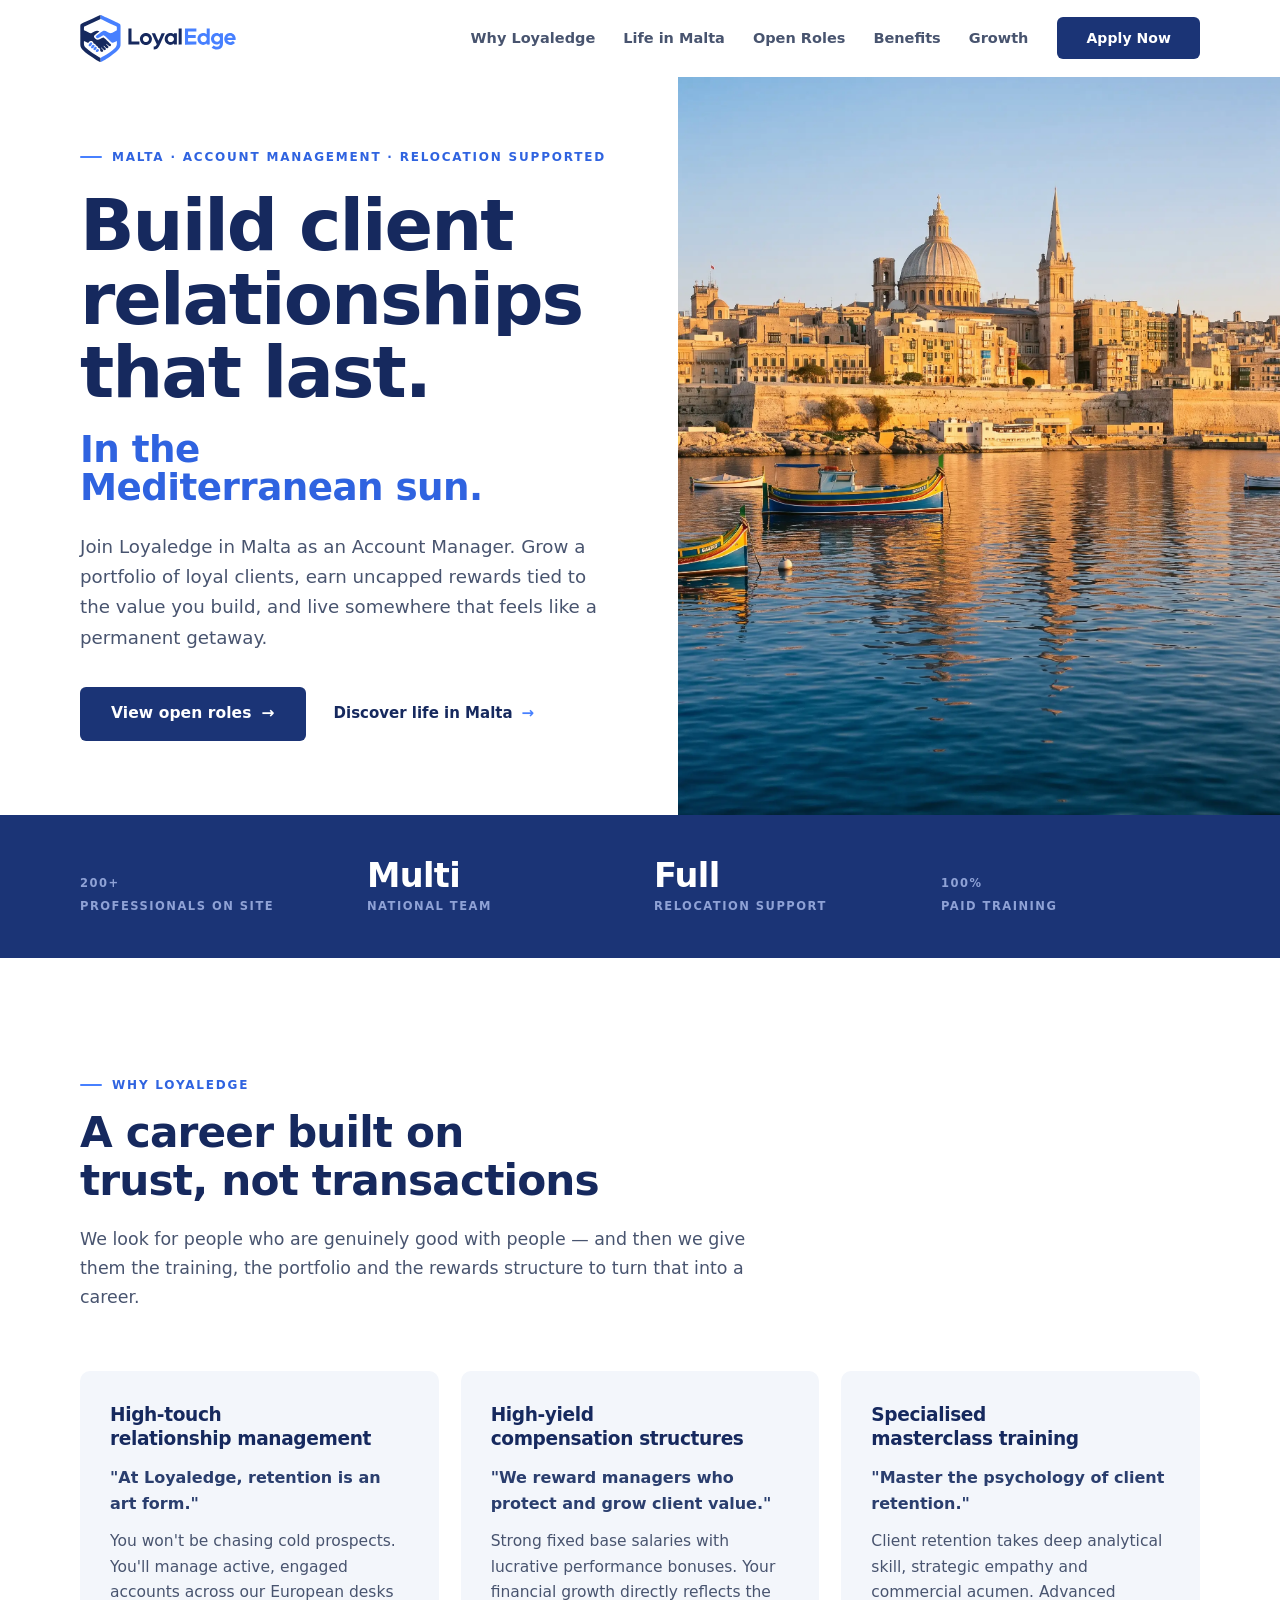
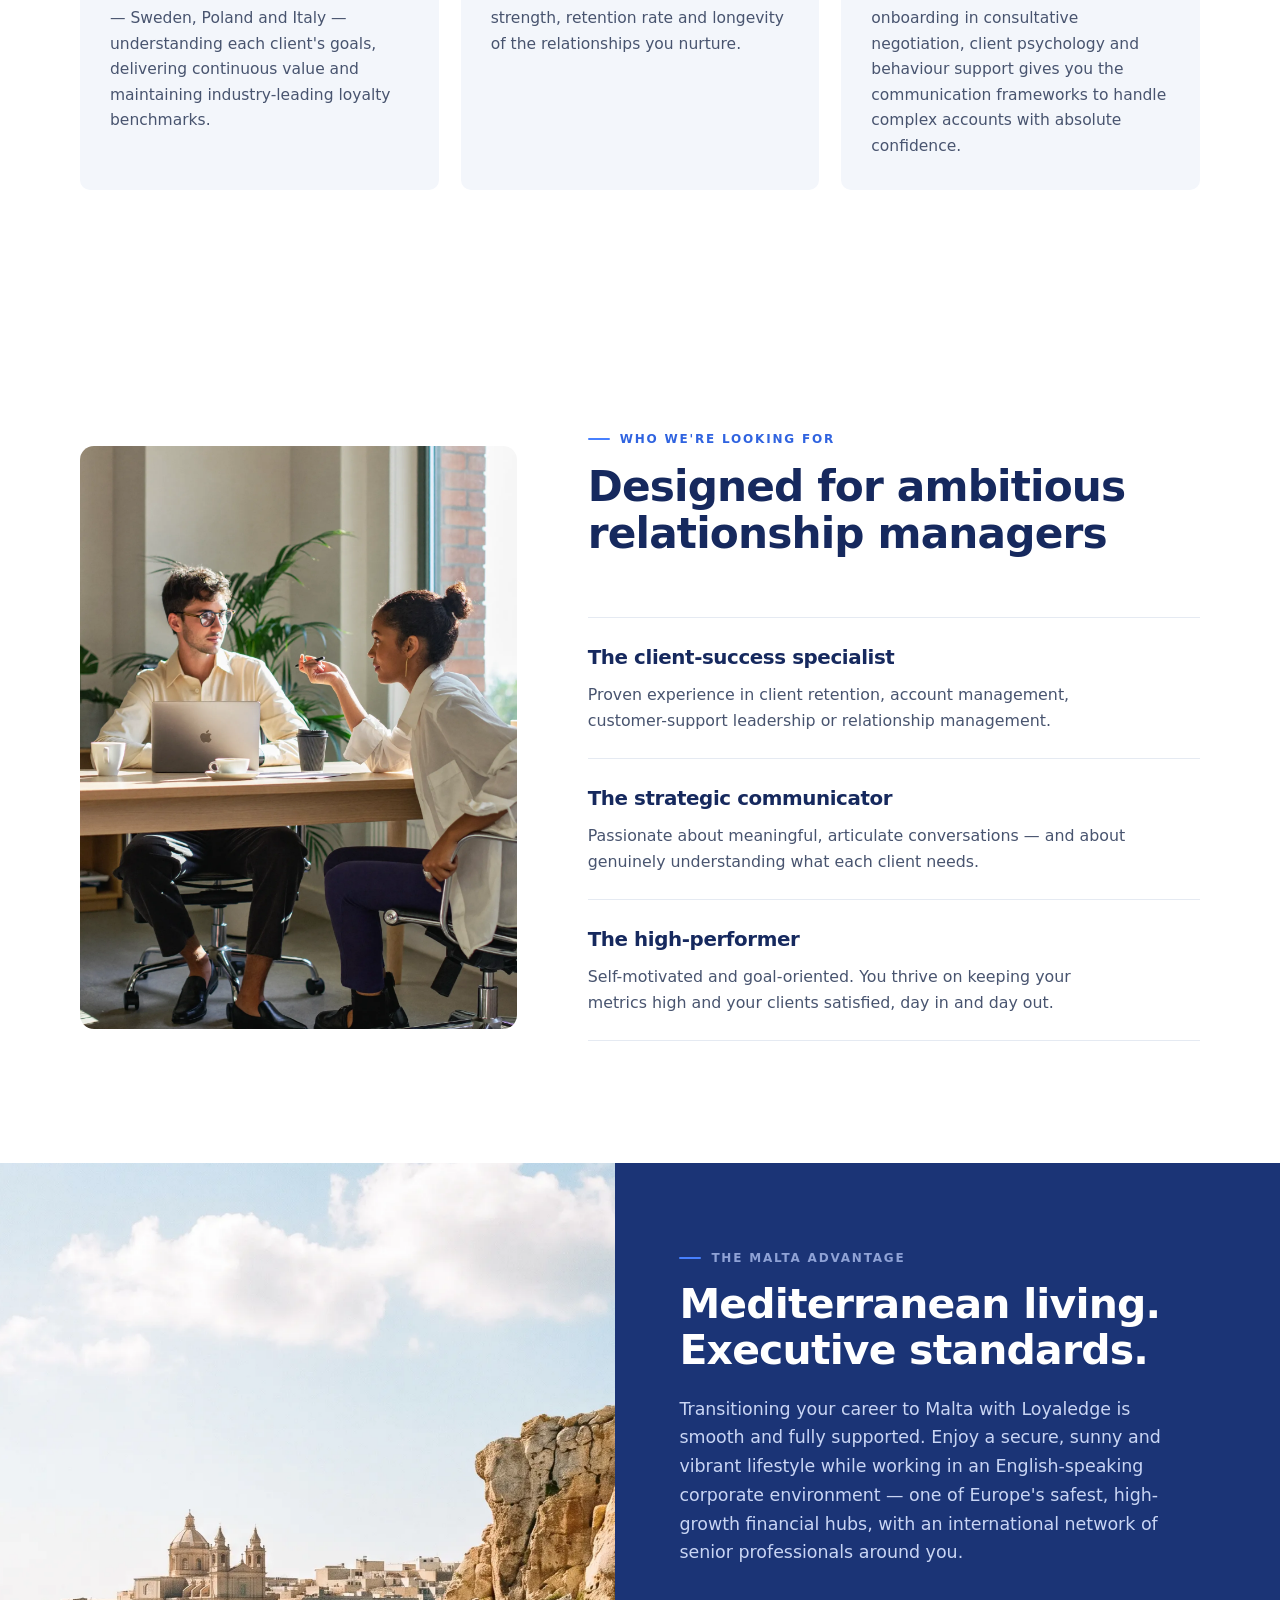
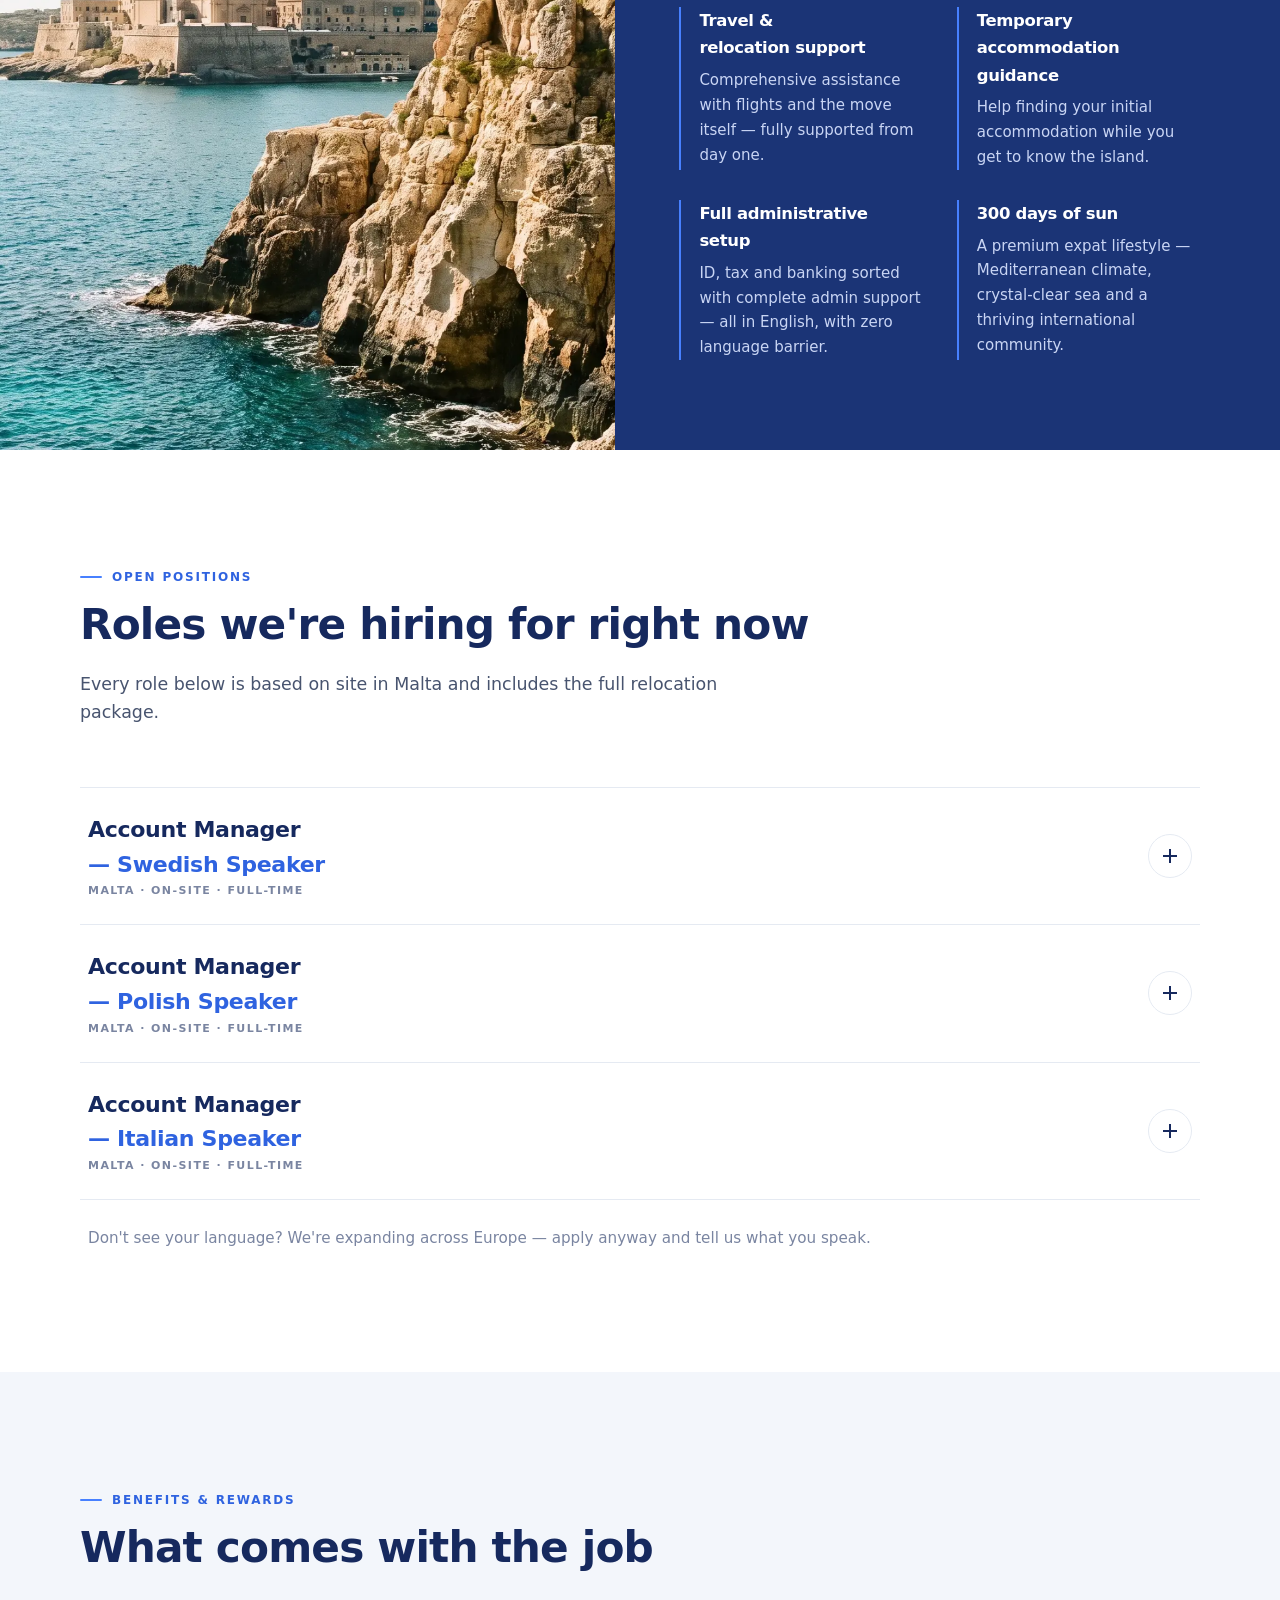
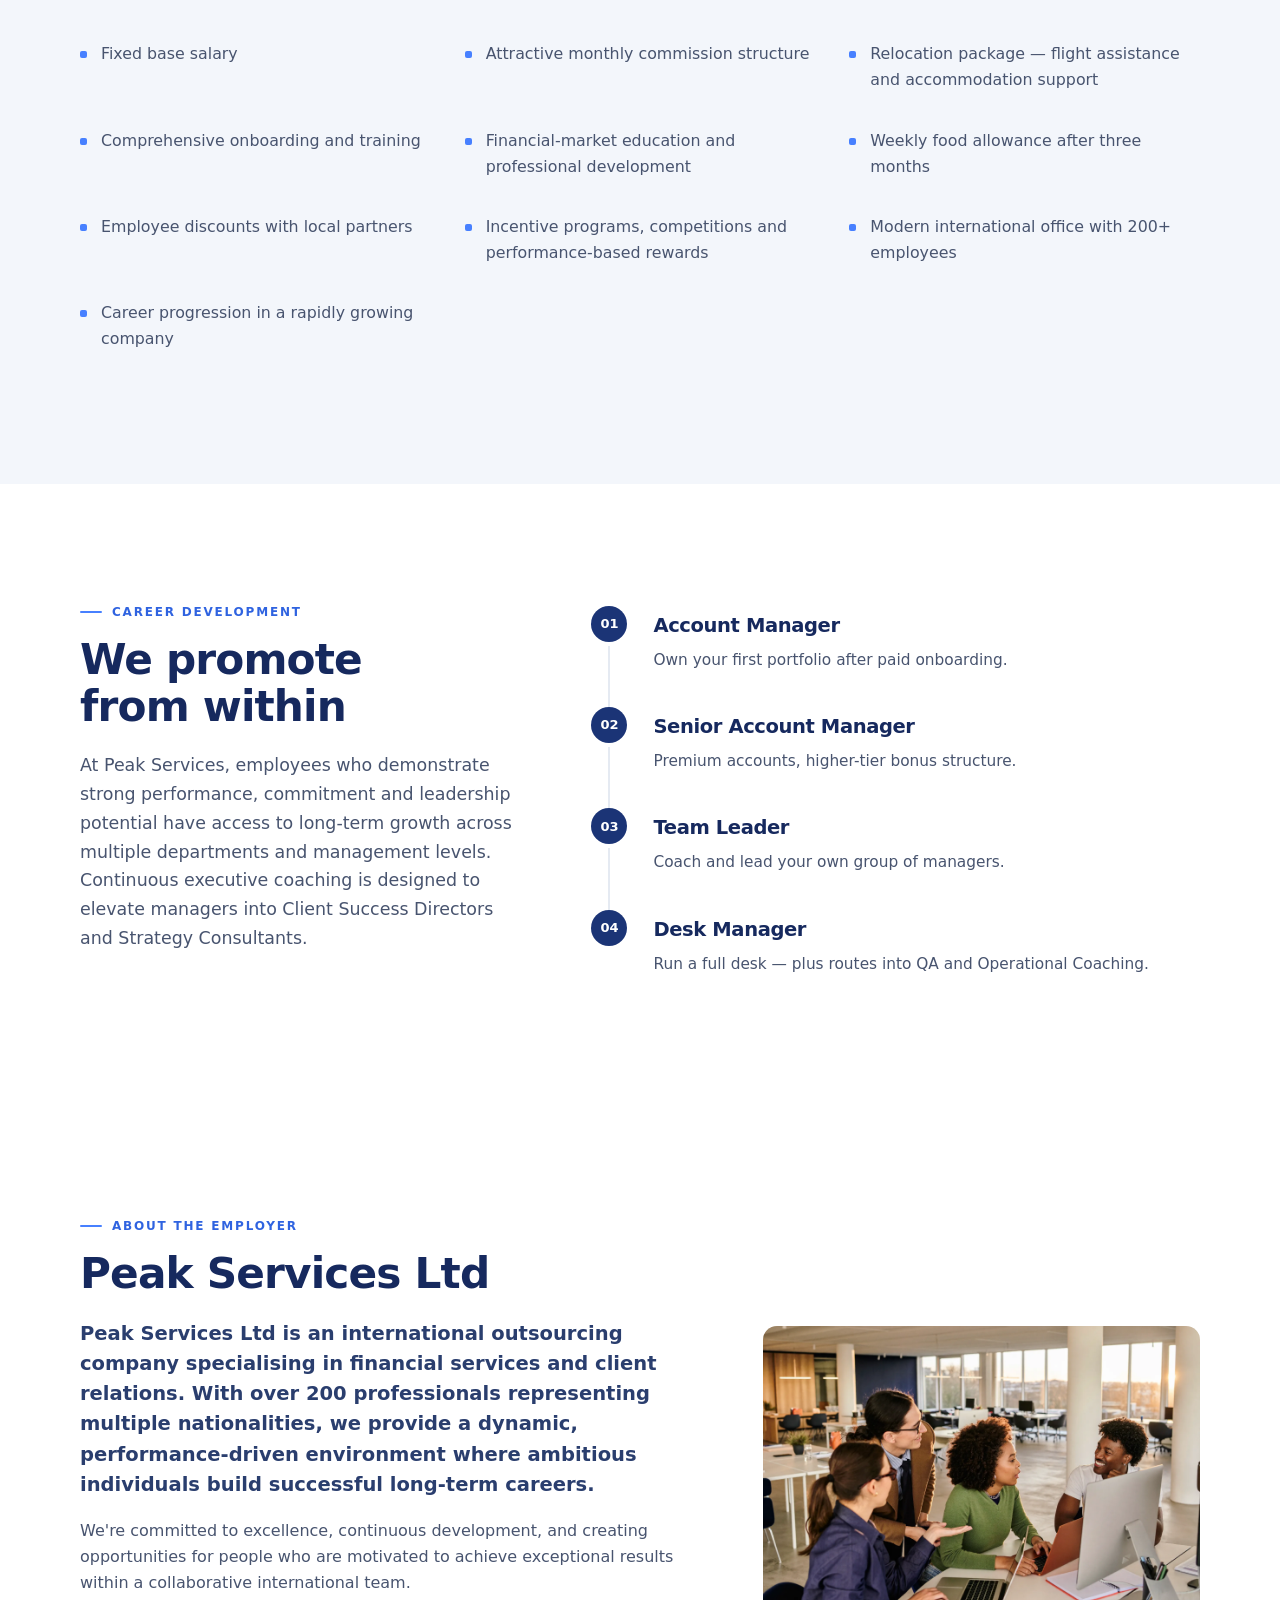
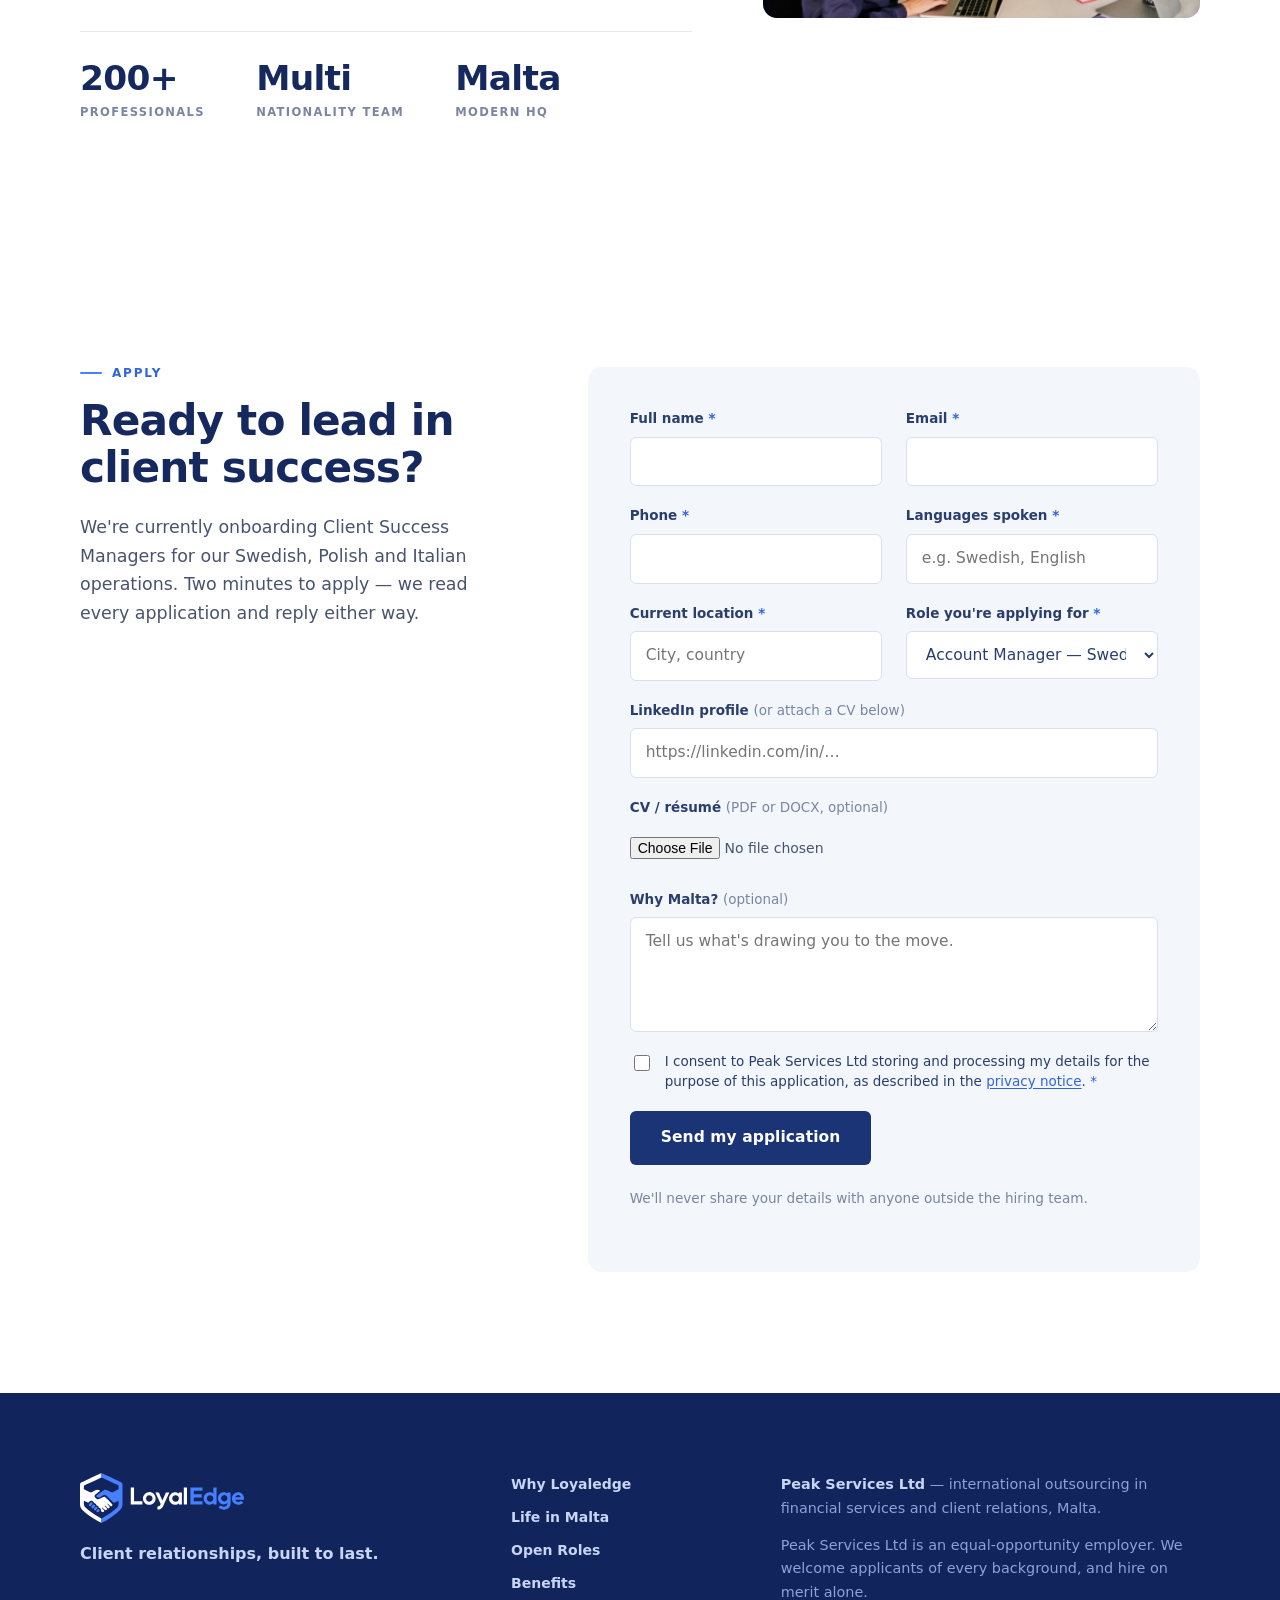
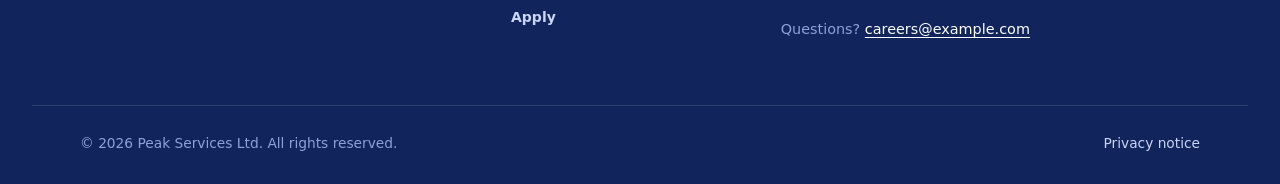
==== commit a82e4bb0: "Polish pass: micro-interactions and nav CTA fix Fix header Apply Now button (nav link rules overrode" ====
--- a/index.html
+++ b/index.html
@@ -18,6 +18,7 @@
 <link rel="icon" href="data:image/svg+xml,%3Csvg xmlns='http://www.w3.org/2000/svg' viewBox='0 0 271 316'%3E%3Cpath d='M136.7 315.7C128.6 314.4 110.6 303.7 102.5 298.6 70.9 278.4 37.7 258.1 12 230.6-2.1 215.4.1 197.7.1 178.7l.1-45-.1-39.2c0-7.2-.2-14.5.1-21.7.4-8.3 2.8-11.4 10.2-15 8.4-4 16.8-7.8 25.2-11.7l49.2-22.9 30.9-14.4C121.4 6.1 130.7 1.4 136.5 0c.2 8.8-.2 19.1.3 27.3-34.2 14.4-67.7 32-101.7 46.8-2.8 1.2-8.2 3.5-9.4 6-1.8 3.5-1 19.4-1 22.4 10.6 5 21.3 10 31.8 15.2 6.6 3.3 12.3 6.2 19.7 3 17.8-7.5 32.9-23 52.6-9.5-10.5 8.1-22.9 16.5-32.6 25.3-6.2 5.6-4.8 12.4.3 17.7 21.6 26.4 38-.7 59.4-4.8 3.8-.7 41 38.1 46.4 43 4.3 3.9 6.4 10.1 1.1 14.8-9.9 8.6-23.2-14.9-29-14.9-2.6 7.5 28.5 19.2 9.6 29.7-8.6 4.8-19.2-14.9-25.9-16.9l-1.2 1.1c.2 6.2 22.3 16.3 13.3 25.5-10.1 10.3-20.7-8.7-28.4-14.2h-1.2c-1.2 1.6-1 .8-.9 2.6 4.5 5 15 13.3 14.7 19-.2 2-1.1 4-2.7 5.3-6.6 5.8-13.6-.2-18.2-5 2.9-11.1-2.3-18.5-13.2-21.2-3.3-9.9-5.5-11.4-15.2-14.9-.5-3.8-2.9-9.1-5.8-10.6-8.3-4.2-8.8-.8-12.1-10.1-1.8-5.2-12.1-10.6-17.6-8.6-7.5 1.5-11.7 7-16.2 12.4-9.4-3.6-19.4-8.5-28.6-12.8-.2 17.1-2.9 32 10.4 44.1 24.6 22.5 72.4 55.7 101.5 69.6-.1 9-.1 18 0 26.9z' fill='%231B3476'/%3E%3Cpath d='M136.5 0c5.7.7 115 52.5 127 59 1.8.9 3.3 2.2 4.5 3.8 4 5.4 2.8 23.8 2.7 31.1l-.1 40.1.1 45.9c0 6.8.3 22.8-1 29.1-5.5 27.7-49.7 55.8-71.2 71.5-9.7 7-51.8 34.5-61.8 35.2-.1-9-.1-17.9 0-26.9 3.5-1.3 15.1-8.5 18.9-10.8 28-17.3 55.9-35.9 79.8-58.6 13.5-12.8 10.5-25.9 10.4-44-6.9 3.3-22.6 12.8-29.9 11.7-8.3-1.3-46.1-47.7-56.7-50-11.6-2.5-29.1 19.3-42.2 18.4-4.5-.3-8.3-3.3-11.2-6.7-1.3-1.5-1.9-2.7-1.8-4.6 3.9-5.5 40.3-31.7 47.7-36.2 17.5-7.9 31.2 7.8 46.5 13.2 10.2 3.6 20.3-5.3 29.3-9.3 6-2.7 12.3-6.2 18.2-9.2.1-7.9 0-15.8-.1-23.7-4.4-2.9-11.3-5.9-16.1-8.2l-27.1-12.8-40.7-19.4c-7.7-3.6-17.1-8.4-24.9-11.4-.4-8.3 0-18.6-.2-27.3z' fill='%234780FF'/%3E%3C/svg%3E">
 
 <link rel="stylesheet" href="styles.css">
+<noscript><style>.reveal, .trust li, .role-body-inner { opacity: 1; transform: none; } .eyebrow::before { transform: scaleX(1); }</style></noscript>
 
 <script type="application/ld+json">
 [
@@ -263,7 +264,7 @@
 
   <!-- ============ MALTA ============ -->
   <section class="malta-band band-dark" id="malta">
-    <figure class="malta-media media-reveal reveal">
+    <figure class="malta-media reveal">
       <img src="assets/malta-coast.webp" alt="Maltese limestone coastline with turquoise Mediterranean water and a historic town in the distance" loading="lazy">
     </figure>
 
--- a/styles.css
+++ b/styles.css
@@ -109,6 +109,17 @@
   letter-spacing: .15em; text-transform: uppercase;
   color: var(--blue-700);
 }
+.eyebrow::before {
+  content: ""; display: inline-block;
+  width: 22px; height: 2px; border-radius: 1px;
+  background: var(--blue);
+  margin-right: 10px; vertical-align: 3px;
+  transform: scaleX(0); transform-origin: 0 50%;
+  transition: transform .9s var(--ease) .12s;
+}
+.is-in .eyebrow::before { transform: scaleX(1); }
+.hero-eyebrow::before { animation: dash-in .8s var(--ease) .5s forwards; }
+@keyframes dash-in { to { transform: scaleX(1); } }
 .section-dark .eyebrow, .band-dark .eyebrow { color: var(--on-navy-dim); }
 
 .section-head { max-width: 760px; margin-bottom: clamp(38px, 5vw, 60px); }
@@ -133,11 +144,16 @@
   border-radius: var(--r-sm); border: 1px solid transparent;
   cursor: pointer; white-space: nowrap;
   transition: background-color .22s var(--ease), border-color .22s var(--ease),
-              color .22s var(--ease), transform .22s var(--ease);
+              color .22s var(--ease), transform .22s var(--ease),
+              box-shadow .22s var(--ease);
 }
 .btn-primary { background: var(--navy); color: #fff; }
-.btn-primary:hover { background: var(--blue-700); }
-.btn-primary:active { transform: translateY(1px); }
+.btn-primary:hover {
+  background: var(--blue-700);
+  transform: translateY(-1px);
+  box-shadow: 0 12px 26px -14px rgba(47, 99, 224, .65);
+}
+.btn-primary:active { transform: translateY(0); box-shadow: 0 6px 14px -10px rgba(47, 99, 224, .6); }
 .btn-ghost { border-color: rgba(255, 255, 255, .4); color: #fff; }
 .btn-ghost:hover { border-color: #fff; background: rgba(255, 255, 255, .08); }
 .btn-lg { height: 54px; padding: 0 30px; font-size: 15.5px; }
@@ -150,7 +166,9 @@
   display: inline-flex; align-items: center; gap: 9px;
   font: 650 15px/1 var(--sans); color: var(--ink);
   padding: 6px 2px;
-}
+  transition: color .2s var(--ease);
+}
+.link-quiet:hover { color: var(--blue-700); }
 .link-quiet::after {
   content: "→";
   color: var(--blue);
@@ -180,11 +198,14 @@
   height: 76px; gap: 28px;
 }
 
-.logo { color: var(--ink); }
+.logo { color: var(--ink); transition: opacity .2s var(--ease); }
+.logo:hover { opacity: .78; }
 .logo-svg { width: 156px; height: 47px; color: var(--ink); }
 
 .nav { display: flex; align-items: center; gap: 2px; }
-.nav > a {
+/* plain links only — the CTA keeps its .btn styling (scoping prevents the
+   cascade collision that made its label invisible) */
+.nav > a:not(.nav-cta) {
   position: relative;
   padding: 10px 13px;
   font: 600 14.5px/1 var(--sans);
@@ -192,10 +213,9 @@
   border-radius: var(--r-sm);
   transition: color .2s var(--ease), background-color .2s var(--ease);
 }
-.nav > a:hover { color: var(--ink); background: var(--panel); }
-.nav > a.is-active { color: var(--blue-700); }
-.nav-cta { margin-left: 14px; }
-.nav-cta:hover { background: var(--blue-700); color: #fff; }
+.nav > a:not(.nav-cta):hover { color: var(--ink); background: var(--panel); }
+.nav > a.is-active:not(.nav-cta) { color: var(--blue-700); }
+.nav > .nav-cta { margin-left: 14px; height: 42px; padding: 0 28px; font-size: 14px; }
 
 .menu-toggle {
   display: none;
@@ -275,9 +295,13 @@
   position: absolute; inset: 0;
   width: 100%; height: 100%;
   object-fit: cover;
-  animation: hero-settle 1.8s var(--ease) forwards;
-}
-@keyframes hero-settle { from { transform: scale(1.06); } to { transform: scale(1); } }
+  /* --par is driven by the scroll parallax in script.js; the constant
+     over-scale gives the drift room to move without exposing edges */
+  transform: translate3d(0, var(--par, 0px), 0) scale(1.08);
+  opacity: 0;
+  animation: media-in 1.1s var(--ease) .18s forwards;
+}
+@keyframes media-in { to { opacity: 1; } }
 
 /* ---------- stat band ---------- */
 .statband { background: var(--navy); }
@@ -286,7 +310,16 @@
   gap: 28px;
   padding: clamp(30px, 4vw, 44px) 0;
 }
-.trust li { display: flex; flex-direction: column; align-items: flex-start; gap: 5px; }
+/* items cascade in one after another once the band reveals */
+.trust li {
+  display: flex; flex-direction: column; align-items: flex-start; gap: 5px;
+  opacity: 0; transform: translateY(12px);
+  transition: opacity .7s var(--ease), transform .7s var(--ease);
+}
+.trust.is-in li { opacity: 1; transform: none; }
+.trust li:nth-child(2) { transition-delay: 90ms; }
+.trust li:nth-child(3) { transition-delay: 180ms; }
+.trust li:nth-child(4) { transition-delay: 270ms; }
 .trust strong {
   font-size: 2.1rem; font-weight: 800; line-height: 1;
   letter-spacing: -.02em;
@@ -311,6 +344,13 @@
   background: var(--panel);
   border-radius: var(--r-md);
   padding: 32px 30px 30px;
+  transition: transform .3s var(--ease), box-shadow .3s var(--ease),
+              background-color .3s var(--ease);
+}
+.prop:hover {
+  background: var(--paper);
+  transform: translateY(-4px);
+  box-shadow: var(--shadow-soft);
 }
 .prop h3 { font-size: 1.16rem; line-height: 1.3; margin-bottom: .7em; }
 .prop-quote {
@@ -334,9 +374,15 @@
 .cand-media img { width: 100%; height: 100%; max-height: 640px; object-fit: cover; }
 
 .profiles { display: grid; gap: 0; }
-.profile { padding: 24px 0; border-top: 1px solid var(--hairline); }
+.profile {
+  padding: 24px 0;
+  border-top: 1px solid var(--hairline);
+  transition: border-color .3s var(--ease);
+}
 .profile:last-child { border-bottom: 1px solid var(--hairline); }
-.profile h3 { font-size: 1.24rem; margin-bottom: .35em; }
+.profile h3 { font-size: 1.24rem; margin-bottom: .35em; transition: color .25s var(--ease); }
+.profile:hover { border-top-color: var(--blue); }
+.profile:hover h3 { color: var(--blue-700); }
 .profile p { margin: 0; font-size: .99rem; max-width: 54ch; }
 
 /* ==========================================================================
@@ -353,6 +399,7 @@
   position: absolute; inset: 0;
   width: 100%; height: 100%;
   object-fit: cover;
+  transform: translate3d(0, var(--par, 0px), 0) scale(1.1);
 }
 .malta-panel {
   padding: clamp(56px, 7vw, 100px) var(--edge) clamp(56px, 7vw, 100px) clamp(40px, 5vw, 88px);
@@ -365,7 +412,11 @@
   display: grid; grid-template-columns: repeat(2, minmax(0, 1fr));
   gap: 30px 34px;
 }
-.m-item { padding-left: 18px; border-left: 2px solid var(--blue); }
+.m-item {
+  padding-left: 18px; border-left: 2px solid var(--blue);
+  transition: transform .3s var(--ease), border-color .3s var(--ease);
+}
+.m-item:hover { transform: translateX(4px); border-color: #fff; }
 .m-item h3 { font-size: 1.03rem; color: #fff; margin-bottom: .4em; }
 .m-item p { margin: 0; font-size: .94rem; }
 
@@ -420,7 +471,12 @@
 .role.is-open .role-chev::after { transform: translate(-50%, -50%) rotate(180deg); }
 
 .role-body { overflow: hidden; }
-.role-body-inner { padding: 4px 8px 42px; }
+.role-body-inner {
+  padding: 4px 8px 42px;
+  opacity: 0; transform: translateY(-6px);
+  transition: opacity .45s var(--ease) .08s, transform .45s var(--ease) .08s;
+}
+.role.is-open .role-body-inner { opacity: 1; transform: none; }
 .role-overview { max-width: 68ch; padding: 16px 0 4px; font-size: 1.05rem; }
 
 .role-cols {
@@ -458,12 +514,16 @@
   display: flex; gap: 14px; align-items: baseline;
   padding: 10px 0;
   font-size: .99rem;
-}
+  transition: color .25s var(--ease), transform .25s var(--ease);
+}
+.benefits li:hover { color: var(--ink); transform: translateX(4px); }
 .bdot {
   flex: none; width: 7px; height: 7px; border-radius: 2px;
   background: var(--blue);
   transform: translateY(-1px);
-}
+  transition: transform .25s var(--ease), background-color .25s var(--ease);
+}
+.benefits li:hover .bdot { transform: translateY(-1px) scale(1.35) rotate(45deg); background: var(--blue-700); }
 
 /* ==========================================================================
    Growth — vertical timeline
@@ -488,6 +548,8 @@
 }
 .path li:last-child::before { display: none; }
 .path li:last-child { padding-bottom: 0; }
+.path li { transition: transform .3s var(--ease); }
+.path li:hover { transform: translateX(4px); }
 .path-num {
   position: absolute; left: 0; top: 0;
   display: grid; place-items: center;
@@ -495,7 +557,9 @@
   background: var(--navy); color: #fff;
   font-size: 13px; font-weight: 750;
   font-variant-numeric: tabular-nums;
-}
+  transition: background-color .3s var(--ease), transform .3s var(--ease);
+}
+.path li:hover .path-num { background: var(--blue-700); transform: scale(1.1); }
 .path h3 { font-size: 1.22rem; margin-bottom: .3em; padding-top: 4px; }
 .path p { margin: 0; font-size: .96rem; max-width: 52ch; }
 
@@ -563,7 +627,9 @@
 .field label, .check {
   font-size: 13.5px; font-weight: 650; line-height: 1.45;
   color: var(--ink-soft);
-}
+  transition: color .2s var(--ease);
+}
+.field:focus-within > label { color: var(--blue-700); }
 .req { color: var(--blue-700); }
 .opt { color: var(--mist); font-weight: 500; }
 
@@ -580,6 +646,9 @@
   transition: border-color .2s var(--ease), box-shadow .2s var(--ease);
 }
 .field textarea { resize: vertical; min-height: 110px; }
+.field input:hover:not(:focus):not([type="file"]),
+.field select:hover:not(:focus),
+.field textarea:hover:not(:focus) { border-color: #B9C6DE; }
 .field input:focus, .field select:focus, .field textarea:focus {
   outline: none;
   border-color: var(--blue);
@@ -631,9 +700,9 @@
 .footer-nav a {
   font-size: 14px; font-weight: 600;
   color: var(--on-navy);
-  transition: color .2s var(--ease);
-}
-.footer-nav a:hover { color: #fff; }
+  transition: color .2s var(--ease), transform .25s var(--ease);
+}
+.footer-nav a:hover { color: #fff; transform: translateX(3px); }
 
 .footer-legal p { font-size: .9rem; color: var(--on-navy-dim); margin-bottom: .9em; }
 .footer-legal strong { color: var(--on-navy); }
@@ -671,13 +740,14 @@
 }
 .reveal.is-in { opacity: 1; transform: none; }
 
-/* photography settles into place as it reveals */
+/* photography settles into place as it reveals, and answers the cursor */
 .media-reveal img {
   transform: scale(1.05);
   transition: transform 1.4s var(--ease);
   transition-delay: var(--d, 0ms);
 }
-.media-reveal.is-in img { transform: scale(1); }
+.media-reveal.is-in img { transform: scale(1); transition-delay: 0ms; }
+.media-reveal.is-in:hover img { transform: scale(1.04); }
 
 /* ==========================================================================
    Responsive
@@ -714,8 +784,8 @@
     transition: transform .28s var(--ease), opacity .22s var(--ease);
   }
   .nav.is-open { transform: none; opacity: 1; pointer-events: auto; }
-  .nav > a { padding: 14px 12px; font-size: 1.02rem; }
-  .nav-cta { margin: 12px 0 0; justify-content: center; }
+  .nav > a:not(.nav-cta) { padding: 14px 12px; font-size: 1.02rem; }
+  .nav > .nav-cta { margin: 12px 0 0; height: 48px; }
 
   .trust { grid-template-columns: repeat(2, minmax(0, 1fr)); gap: 22px; }
   .malta-list { grid-template-columns: 1fr; }
@@ -752,8 +822,12 @@
   .hl > span { transform: none; animation: none; }
   .reveal-load { opacity: 1; transform: none; animation: none; }
   .reveal { opacity: 1; transform: none; }
-  .hero-media img { animation: none; }
+  .hero-media img { opacity: 1; animation: none; transform: none; }
+  .malta-media img { transform: none; }
   .media-reveal img { transform: none; }
+  .eyebrow::before { transform: scaleX(1); }
+  .trust li { opacity: 1; transform: none; }
+  .role-body-inner { opacity: 1; transform: none; }
 }
 
 @media print {
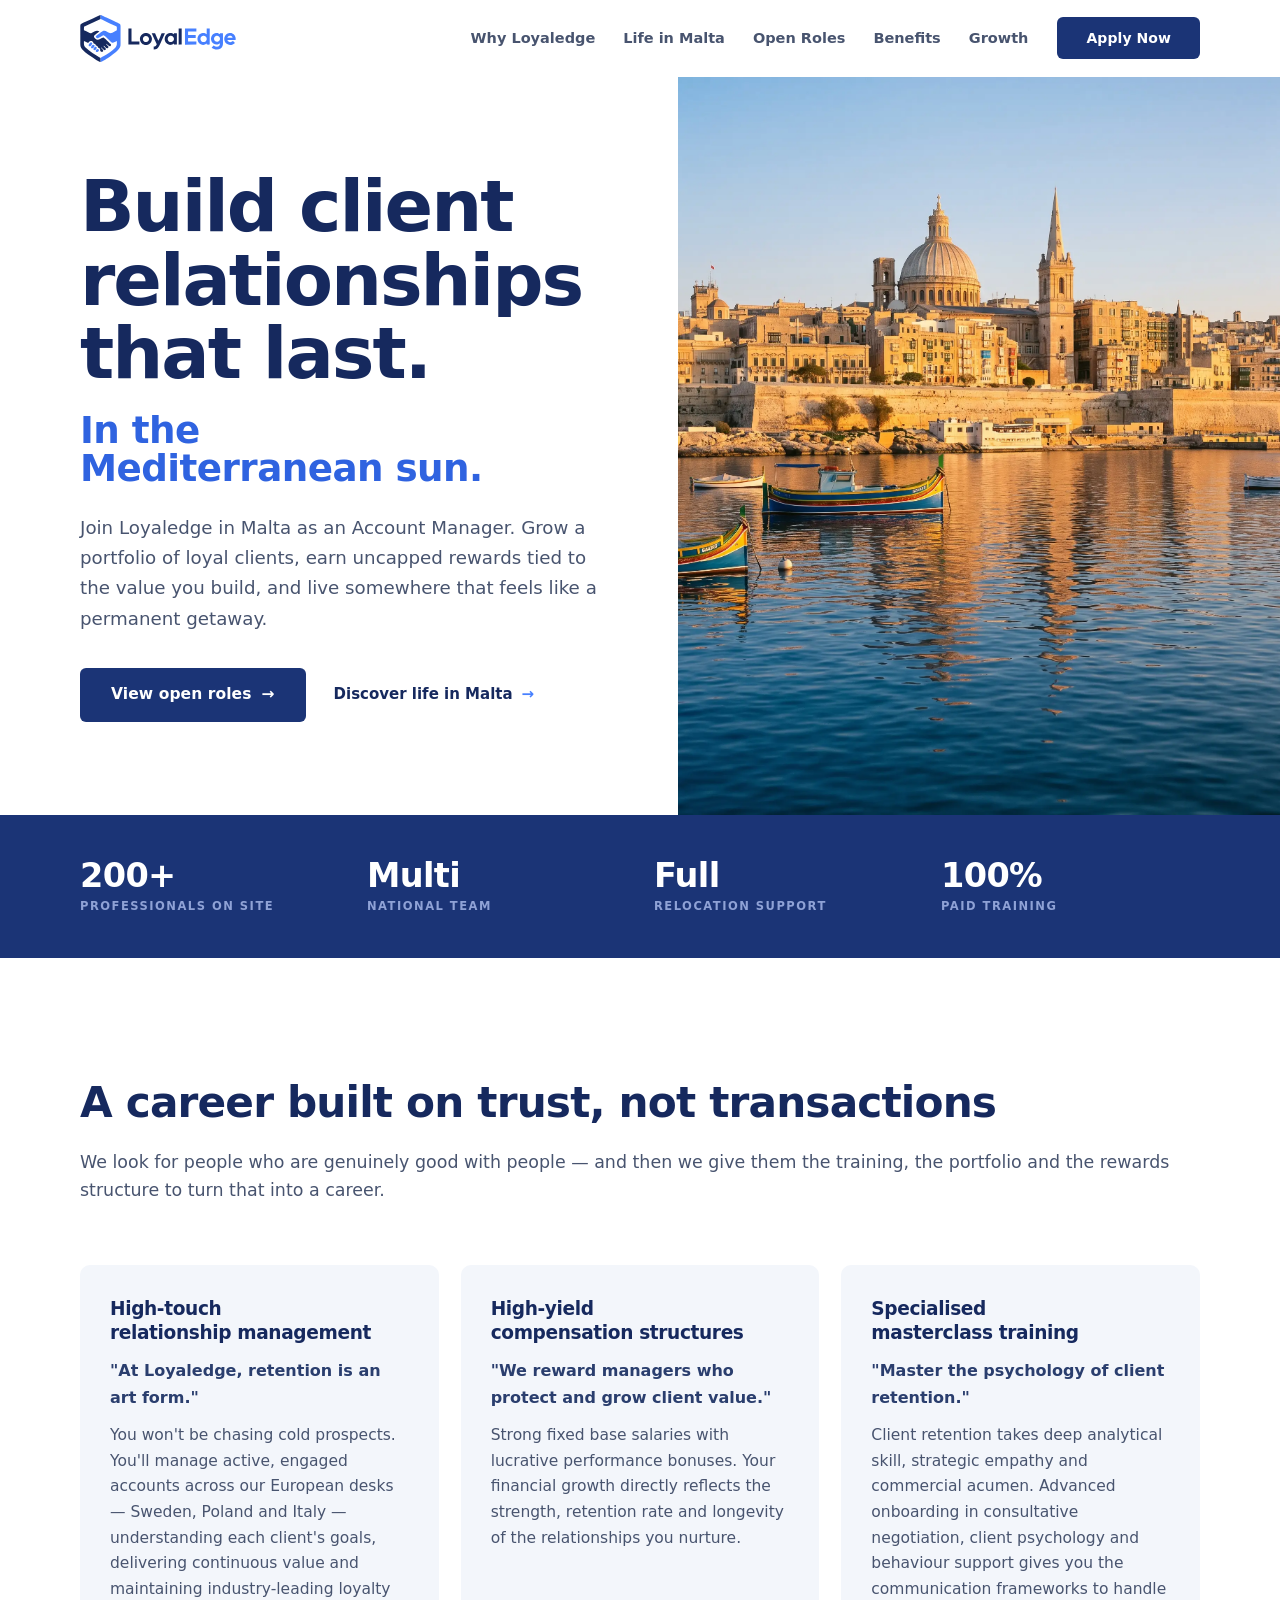
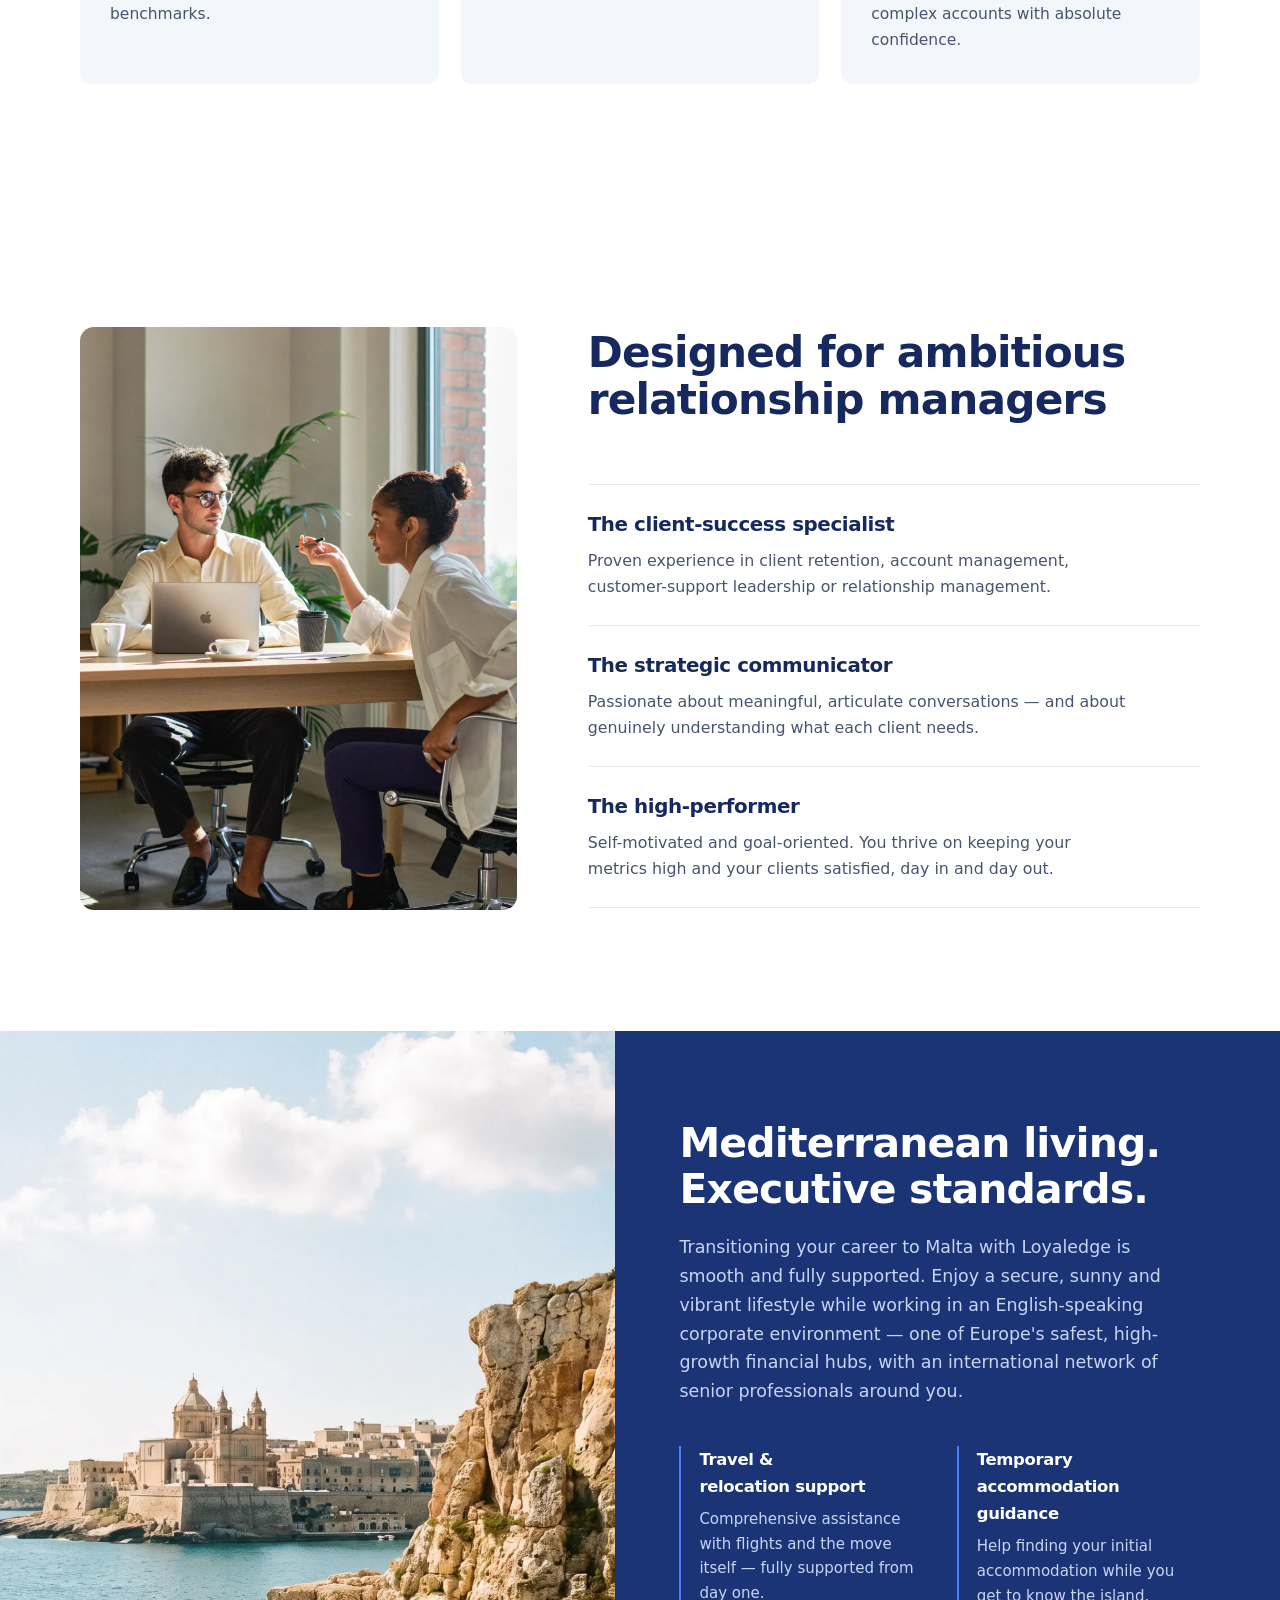
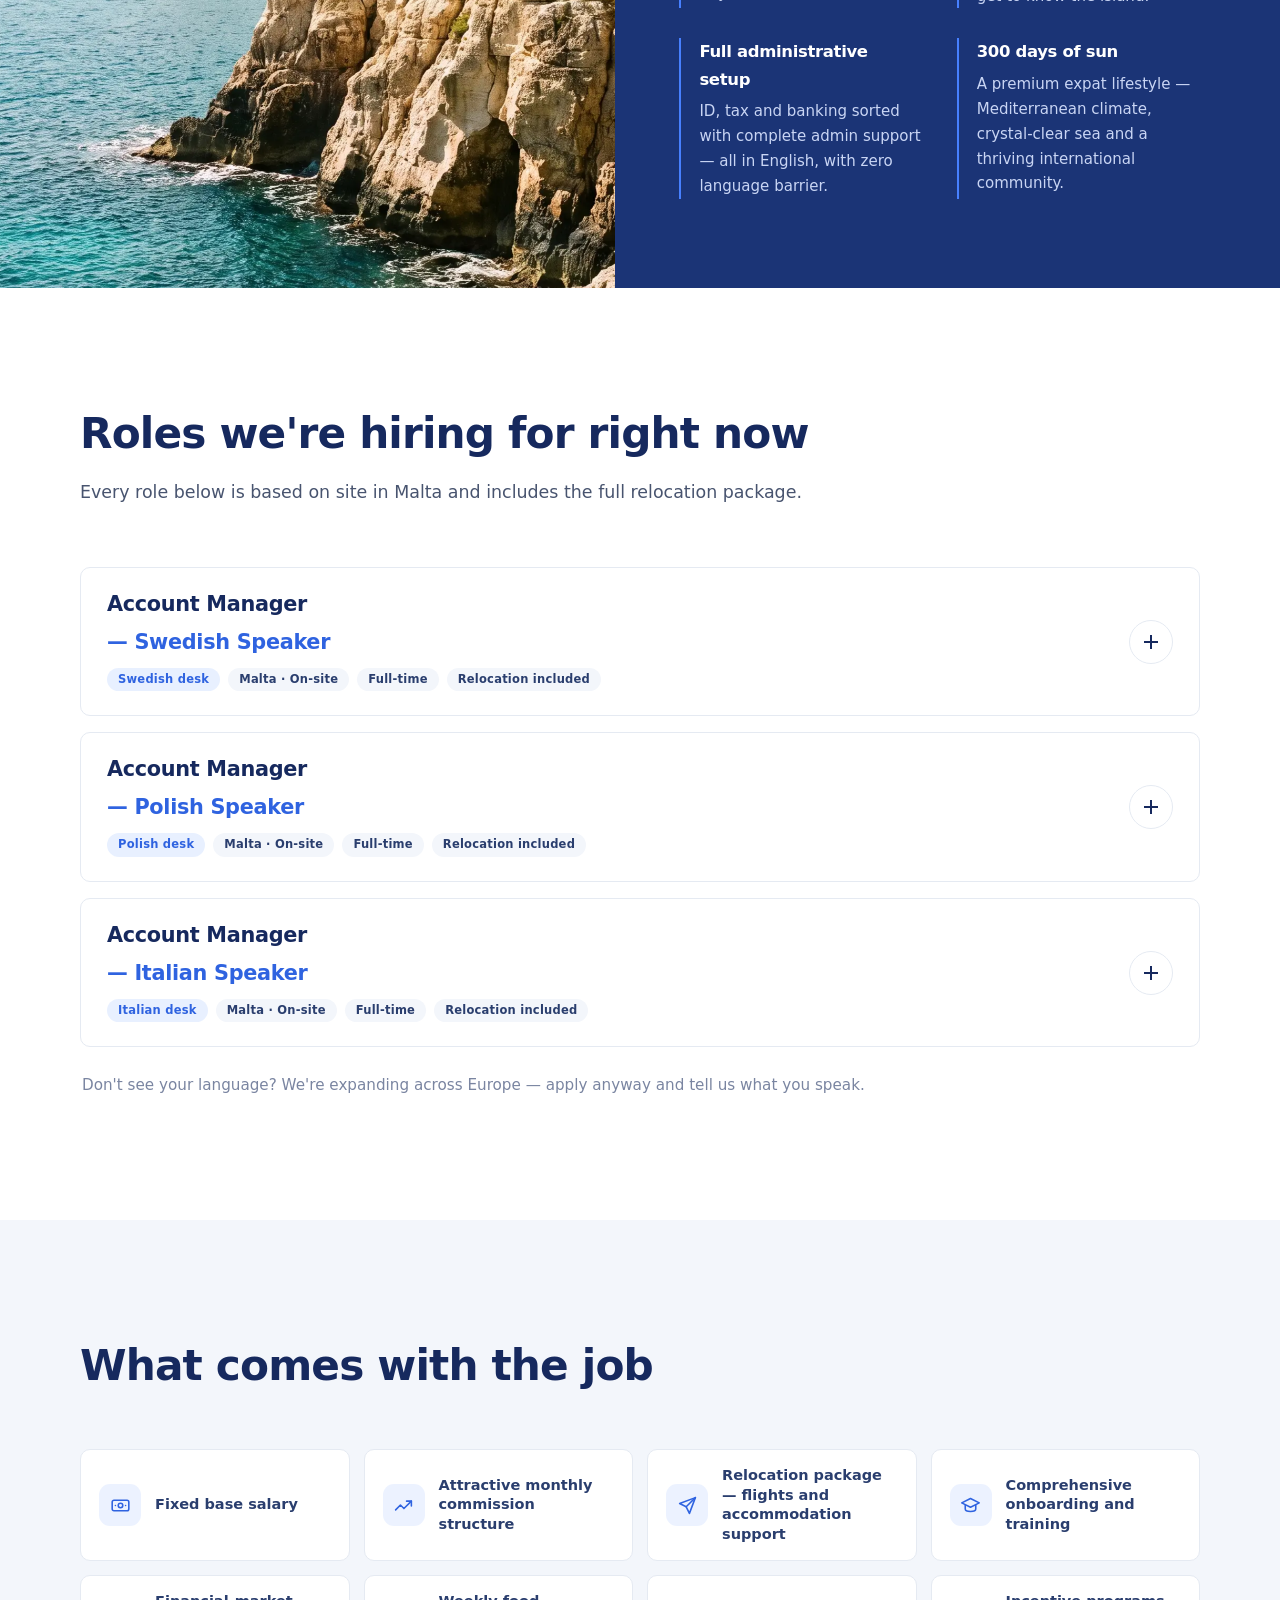
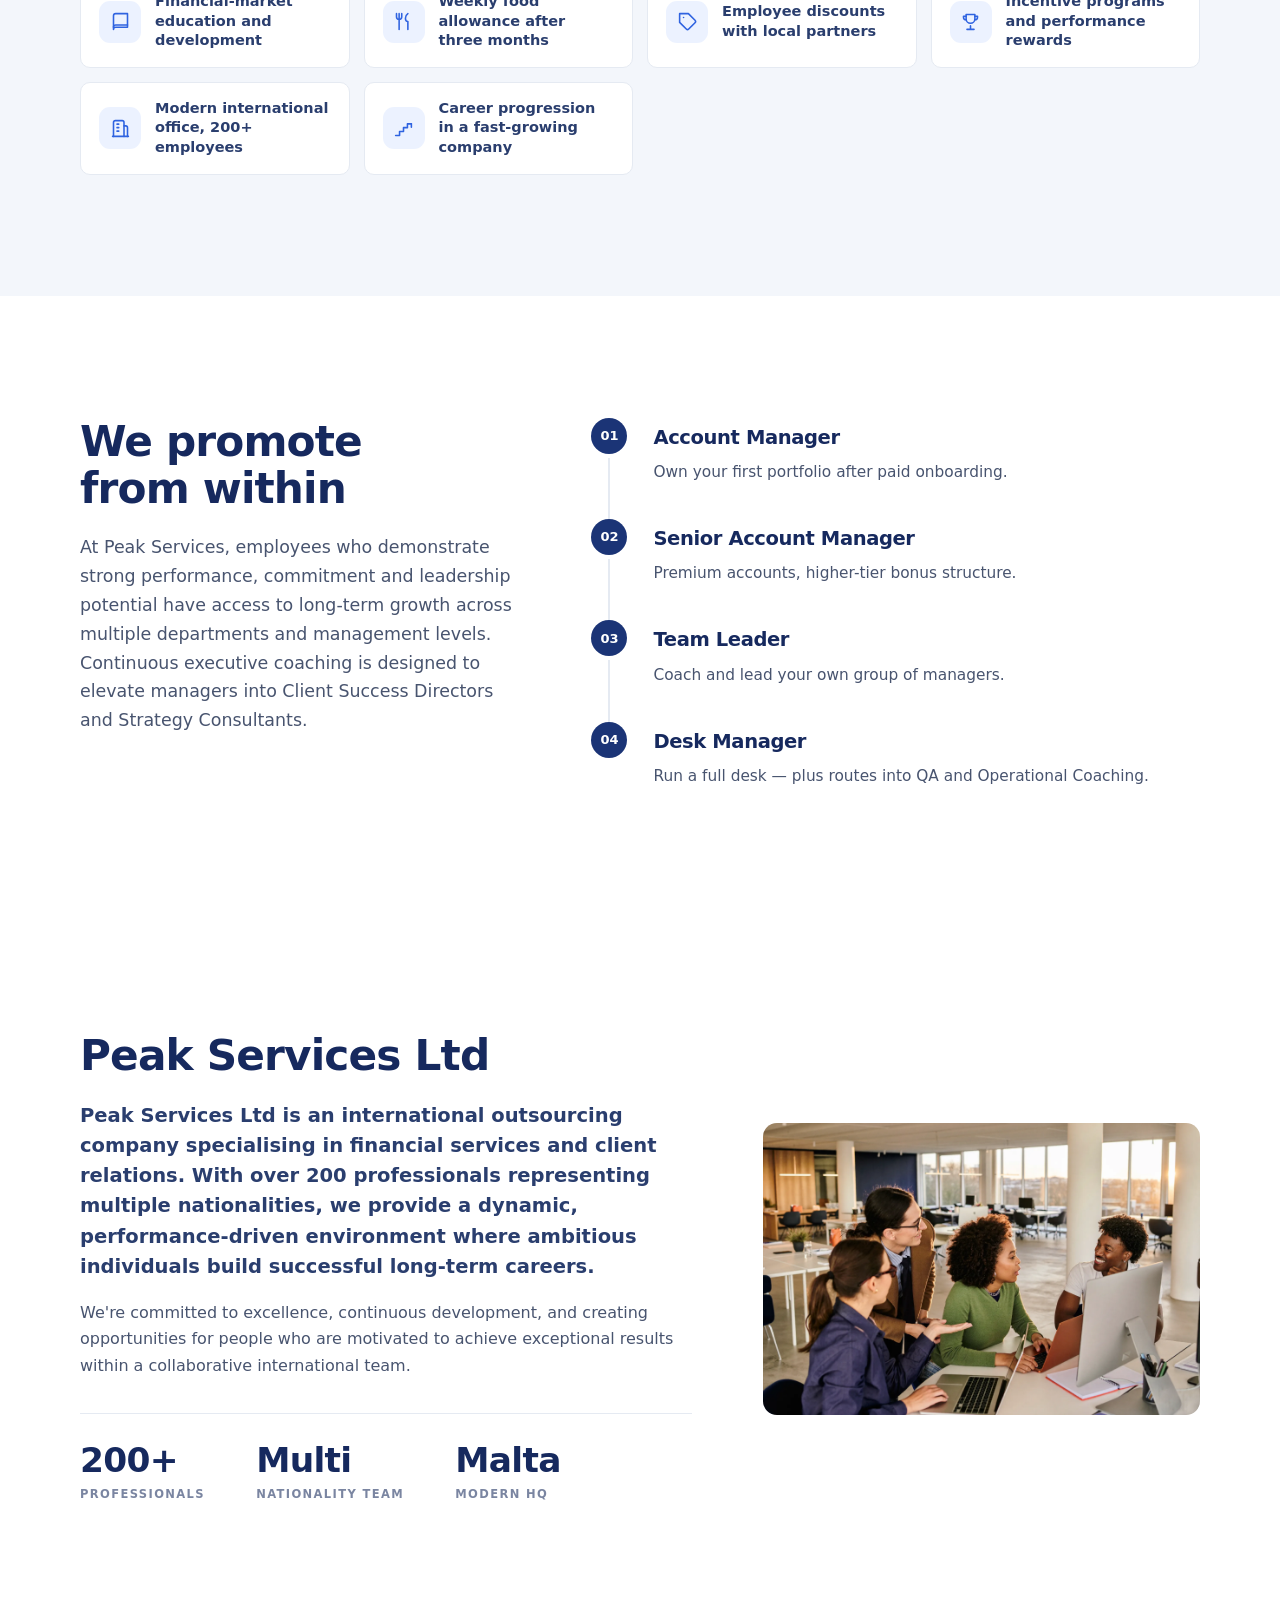
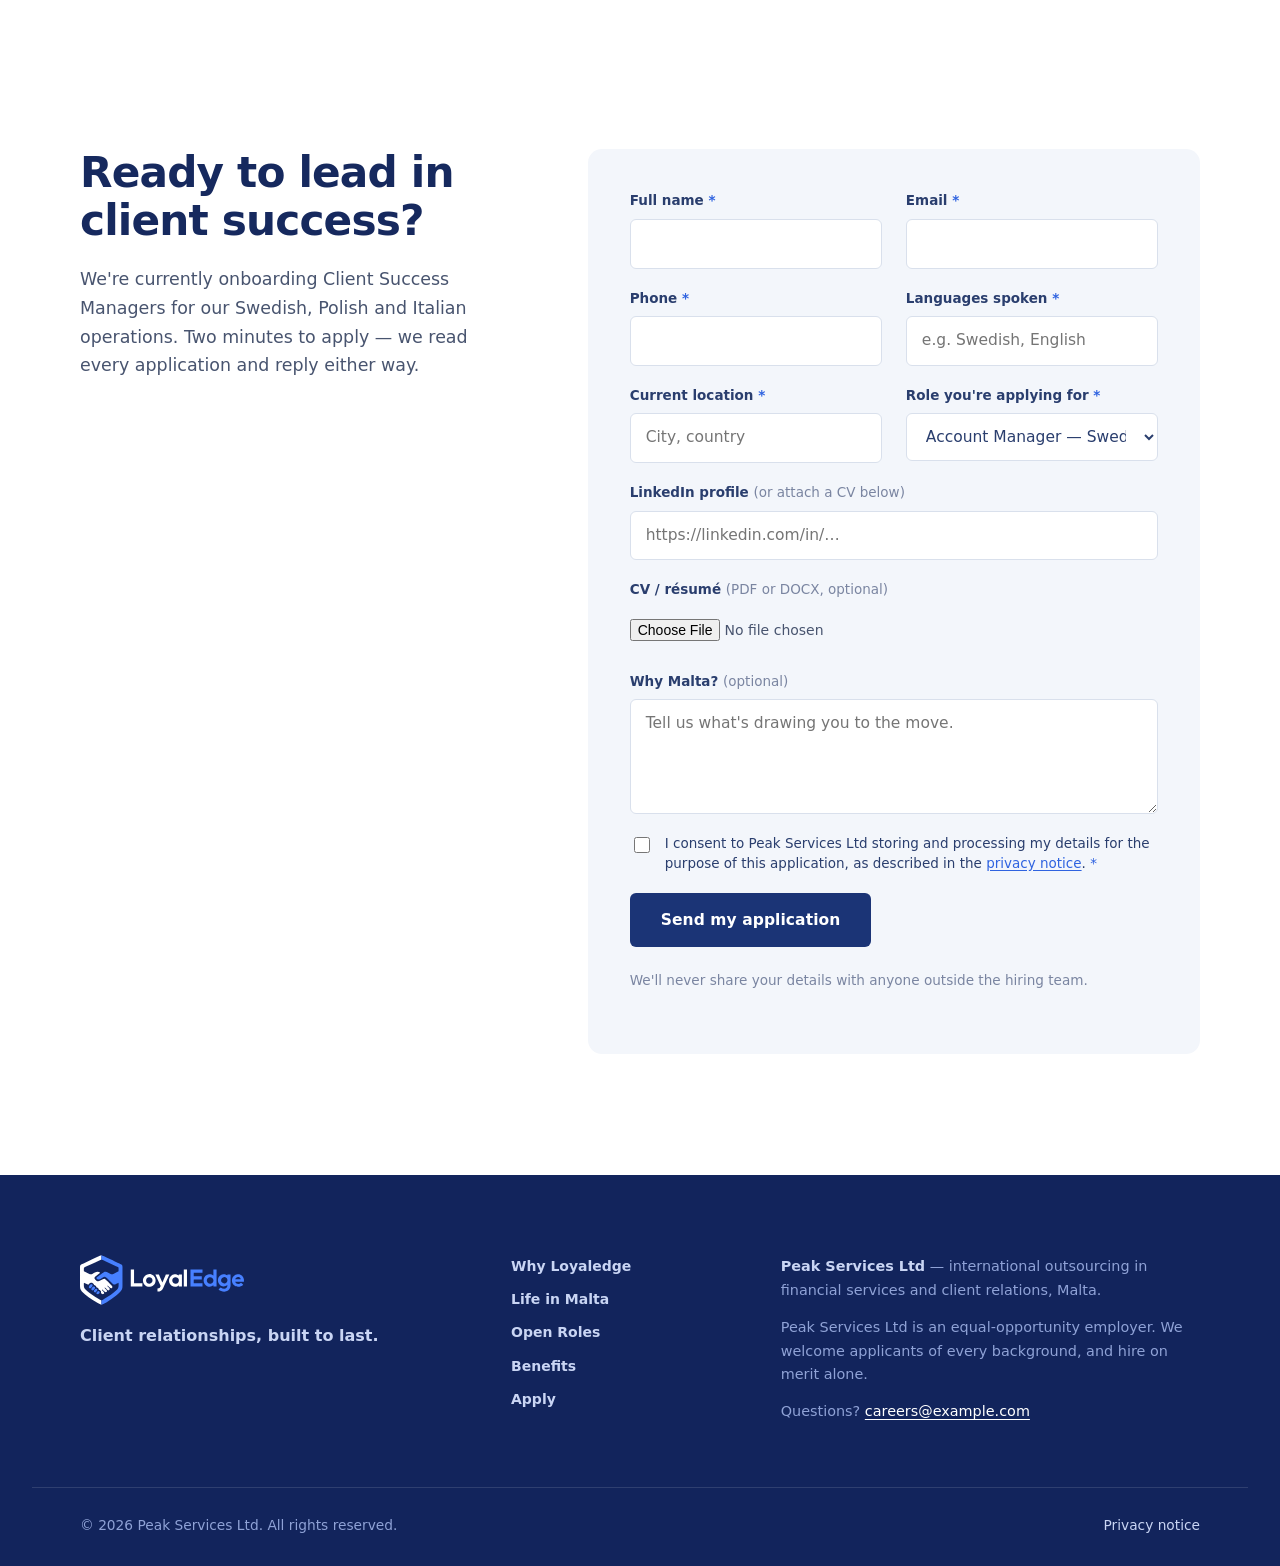
==== commit cbbc4206: "Refinement pass: stat-band fix, calmer weights, roles and perks redesign Fix the stat band numbers r" ====
--- a/index.html
+++ b/index.html
@@ -18,7 +18,7 @@
 <link rel="icon" href="data:image/svg+xml,%3Csvg xmlns='http://www.w3.org/2000/svg' viewBox='0 0 271 316'%3E%3Cpath d='M136.7 315.7C128.6 314.4 110.6 303.7 102.5 298.6 70.9 278.4 37.7 258.1 12 230.6-2.1 215.4.1 197.7.1 178.7l.1-45-.1-39.2c0-7.2-.2-14.5.1-21.7.4-8.3 2.8-11.4 10.2-15 8.4-4 16.8-7.8 25.2-11.7l49.2-22.9 30.9-14.4C121.4 6.1 130.7 1.4 136.5 0c.2 8.8-.2 19.1.3 27.3-34.2 14.4-67.7 32-101.7 46.8-2.8 1.2-8.2 3.5-9.4 6-1.8 3.5-1 19.4-1 22.4 10.6 5 21.3 10 31.8 15.2 6.6 3.3 12.3 6.2 19.7 3 17.8-7.5 32.9-23 52.6-9.5-10.5 8.1-22.9 16.5-32.6 25.3-6.2 5.6-4.8 12.4.3 17.7 21.6 26.4 38-.7 59.4-4.8 3.8-.7 41 38.1 46.4 43 4.3 3.9 6.4 10.1 1.1 14.8-9.9 8.6-23.2-14.9-29-14.9-2.6 7.5 28.5 19.2 9.6 29.7-8.6 4.8-19.2-14.9-25.9-16.9l-1.2 1.1c.2 6.2 22.3 16.3 13.3 25.5-10.1 10.3-20.7-8.7-28.4-14.2h-1.2c-1.2 1.6-1 .8-.9 2.6 4.5 5 15 13.3 14.7 19-.2 2-1.1 4-2.7 5.3-6.6 5.8-13.6-.2-18.2-5 2.9-11.1-2.3-18.5-13.2-21.2-3.3-9.9-5.5-11.4-15.2-14.9-.5-3.8-2.9-9.1-5.8-10.6-8.3-4.2-8.8-.8-12.1-10.1-1.8-5.2-12.1-10.6-17.6-8.6-7.5 1.5-11.7 7-16.2 12.4-9.4-3.6-19.4-8.5-28.6-12.8-.2 17.1-2.9 32 10.4 44.1 24.6 22.5 72.4 55.7 101.5 69.6-.1 9-.1 18 0 26.9z' fill='%231B3476'/%3E%3Cpath d='M136.5 0c5.7.7 115 52.5 127 59 1.8.9 3.3 2.2 4.5 3.8 4 5.4 2.8 23.8 2.7 31.1l-.1 40.1.1 45.9c0 6.8.3 22.8-1 29.1-5.5 27.7-49.7 55.8-71.2 71.5-9.7 7-51.8 34.5-61.8 35.2-.1-9-.1-17.9 0-26.9 3.5-1.3 15.1-8.5 18.9-10.8 28-17.3 55.9-35.9 79.8-58.6 13.5-12.8 10.5-25.9 10.4-44-6.9 3.3-22.6 12.8-29.9 11.7-8.3-1.3-46.1-47.7-56.7-50-11.6-2.5-29.1 19.3-42.2 18.4-4.5-.3-8.3-3.3-11.2-6.7-1.3-1.5-1.9-2.7-1.8-4.6 3.9-5.5 40.3-31.7 47.7-36.2 17.5-7.9 31.2 7.8 46.5 13.2 10.2 3.6 20.3-5.3 29.3-9.3 6-2.7 12.3-6.2 18.2-9.2.1-7.9 0-15.8-.1-23.7-4.4-2.9-11.3-5.9-16.1-8.2l-27.1-12.8-40.7-19.4c-7.7-3.6-17.1-8.4-24.9-11.4-.4-8.3 0-18.6-.2-27.3z' fill='%234780FF'/%3E%3C/svg%3E">
 
 <link rel="stylesheet" href="styles.css">
-<noscript><style>.reveal, .trust li, .role-body-inner { opacity: 1; transform: none; } .eyebrow::before { transform: scaleX(1); }</style></noscript>
+<noscript><style>.reveal, .trust li, .role-body-inner { opacity: 1; transform: none; }</style></noscript>
 
 <script type="application/ld+json">
 [
@@ -137,7 +137,6 @@
   <!-- ============ HERO ============ -->
   <section class="hero" id="top">
     <div class="hero-copy">
-      <p class="eyebrow hero-eyebrow reveal-load" style="--l:0">Malta · Account Management · Relocation Supported</p>
       <h1 class="hero-title">
         <span class="hl" style="--l:1"><span>Build client</span></span>
         <span class="hl" style="--l:2"><span>relationships</span></span>
@@ -176,7 +175,6 @@
   <section class="section" id="why">
     <div class="wrap">
       <header class="section-head reveal">
-        <p class="eyebrow">Why Loyaledge</p>
         <h2>A career built on trust, not transactions</h2>
         <p class="section-sub">
           We look for people who are genuinely good with people — and then we give them
@@ -229,7 +227,6 @@
 
       <div>
         <header class="section-head reveal">
-          <p class="eyebrow">Who we're looking for</p>
           <h2>Designed for ambitious relationship managers</h2>
         </header>
 
@@ -270,7 +267,6 @@
 
     <div class="malta-panel">
       <header class="reveal">
-        <p class="eyebrow">The Malta Advantage</p>
         <h2>Mediterranean living. Executive standards.</h2>
         <p class="section-sub">
           Transitioning your career to Malta with Loyaledge is smooth and fully supported.
@@ -305,7 +301,6 @@
   <section class="section" id="roles">
     <div class="wrap">
       <header class="section-head reveal">
-        <p class="eyebrow">Open Positions</p>
         <h2>Roles we're hiring for right now</h2>
         <p class="section-sub">Every role below is based on site in Malta and includes the full relocation package.</p>
       </header>
@@ -318,7 +313,12 @@
             <button type="button" class="role-toggle" aria-expanded="false" aria-controls="role-am-swedish">
               <span class="role-title">
                 Account Manager <em>— Swedish Speaker</em>
-                <span class="role-meta">Malta · On-site · Full-time</span>
+                <span class="role-tags">
+                  <span class="tag tag-accent">Swedish desk</span>
+                  <span class="tag">Malta · On-site</span>
+                  <span class="tag">Full-time</span>
+                  <span class="tag">Relocation included</span>
+                </span>
               </span>
               <span class="role-chev" aria-hidden="true"></span>
             </button>
@@ -333,6 +333,21 @@
                 closely with Customer Service and other internal teams to improve the whole client
                 experience.
               </p>
+
+              <ul class="role-facts">
+                <li class="fact">
+                  <svg viewBox="0 0 24 24" fill="none" stroke="currentColor" stroke-width="1.8" stroke-linecap="round" stroke-linejoin="round" aria-hidden="true"><rect x="2.5" y="6" width="19" height="12" rx="2"/><circle cx="12" cy="12" r="2.6"/><path d="M6.2 12h.01M17.8 12h.01"/></svg>
+                  Fixed base salary + monthly commission
+                </li>
+                <li class="fact">
+                  <svg viewBox="0 0 24 24" fill="none" stroke="currentColor" stroke-width="1.8" stroke-linecap="round" stroke-linejoin="round" aria-hidden="true"><path d="M12 4L2 9l10 5 10-5-10-5z"/><path d="M6 11.5V16c0 1.5 2.7 2.8 6 2.8s6-1.3 6-2.8v-4.5"/></svg>
+                  Fully paid onboarding &amp; training
+                </li>
+                <li class="fact">
+                  <svg viewBox="0 0 24 24" fill="none" stroke="currentColor" stroke-width="1.8" stroke-linecap="round" stroke-linejoin="round" aria-hidden="true"><path d="M21 3L10.5 13.5"/><path d="M21 3l-6.8 18-3.7-7.5L3 9.8z"/></svg>
+                  Complete relocation package
+                </li>
+              </ul>
 
               <div class="role-cols">
                 <div>
@@ -360,7 +375,10 @@
                 </div>
               </div>
 
-              <a class="btn btn-primary role-apply" href="#apply" data-apply="am-swedish">Apply for this role</a>
+              <div class="role-cta">
+                <a class="btn btn-primary role-apply" href="#apply" data-apply="am-swedish">Apply for this role<span class="btn-arr" aria-hidden="true">&rarr;</span></a>
+                <p class="role-reply">We read every application and reply either way.</p>
+              </div>
             </div>
           </div>
         </article>
@@ -370,7 +388,12 @@
             <button type="button" class="role-toggle" aria-expanded="false" aria-controls="role-am-polish">
               <span class="role-title">
                 Account Manager <em>— Polish Speaker</em>
-                <span class="role-meta">Malta · On-site · Full-time</span>
+                <span class="role-tags">
+                  <span class="tag tag-accent">Polish desk</span>
+                  <span class="tag">Malta · On-site</span>
+                  <span class="tag">Full-time</span>
+                  <span class="tag">Relocation included</span>
+                </span>
               </span>
               <span class="role-chev" aria-hidden="true"></span>
             </button>
@@ -385,6 +408,21 @@
                 closely with Customer Service and other internal teams to improve the whole client
                 experience.
               </p>
+
+              <ul class="role-facts">
+                <li class="fact">
+                  <svg viewBox="0 0 24 24" fill="none" stroke="currentColor" stroke-width="1.8" stroke-linecap="round" stroke-linejoin="round" aria-hidden="true"><rect x="2.5" y="6" width="19" height="12" rx="2"/><circle cx="12" cy="12" r="2.6"/><path d="M6.2 12h.01M17.8 12h.01"/></svg>
+                  Fixed base salary + monthly commission
+                </li>
+                <li class="fact">
+                  <svg viewBox="0 0 24 24" fill="none" stroke="currentColor" stroke-width="1.8" stroke-linecap="round" stroke-linejoin="round" aria-hidden="true"><path d="M12 4L2 9l10 5 10-5-10-5z"/><path d="M6 11.5V16c0 1.5 2.7 2.8 6 2.8s6-1.3 6-2.8v-4.5"/></svg>
+                  Fully paid onboarding &amp; training
+                </li>
+                <li class="fact">
+                  <svg viewBox="0 0 24 24" fill="none" stroke="currentColor" stroke-width="1.8" stroke-linecap="round" stroke-linejoin="round" aria-hidden="true"><path d="M21 3L10.5 13.5"/><path d="M21 3l-6.8 18-3.7-7.5L3 9.8z"/></svg>
+                  Complete relocation package
+                </li>
+              </ul>
 
               <div class="role-cols">
                 <div>
@@ -412,7 +450,10 @@
                 </div>
               </div>
 
-              <a class="btn btn-primary role-apply" href="#apply" data-apply="am-polish">Apply for this role</a>
+              <div class="role-cta">
+                <a class="btn btn-primary role-apply" href="#apply" data-apply="am-polish">Apply for this role<span class="btn-arr" aria-hidden="true">&rarr;</span></a>
+                <p class="role-reply">We read every application and reply either way.</p>
+              </div>
             </div>
           </div>
         </article>
@@ -422,7 +463,12 @@
             <button type="button" class="role-toggle" aria-expanded="false" aria-controls="role-am-italian">
               <span class="role-title">
                 Account Manager <em>— Italian Speaker</em>
-                <span class="role-meta">Malta · On-site · Full-time</span>
+                <span class="role-tags">
+                  <span class="tag tag-accent">Italian desk</span>
+                  <span class="tag">Malta · On-site</span>
+                  <span class="tag">Full-time</span>
+                  <span class="tag">Relocation included</span>
+                </span>
               </span>
               <span class="role-chev" aria-hidden="true"></span>
             </button>
@@ -437,6 +483,21 @@
                 closely with Customer Service and other internal teams to improve the whole client
                 experience.
               </p>
+
+              <ul class="role-facts">
+                <li class="fact">
+                  <svg viewBox="0 0 24 24" fill="none" stroke="currentColor" stroke-width="1.8" stroke-linecap="round" stroke-linejoin="round" aria-hidden="true"><rect x="2.5" y="6" width="19" height="12" rx="2"/><circle cx="12" cy="12" r="2.6"/><path d="M6.2 12h.01M17.8 12h.01"/></svg>
+                  Fixed base salary + monthly commission
+                </li>
+                <li class="fact">
+                  <svg viewBox="0 0 24 24" fill="none" stroke="currentColor" stroke-width="1.8" stroke-linecap="round" stroke-linejoin="round" aria-hidden="true"><path d="M12 4L2 9l10 5 10-5-10-5z"/><path d="M6 11.5V16c0 1.5 2.7 2.8 6 2.8s6-1.3 6-2.8v-4.5"/></svg>
+                  Fully paid onboarding &amp; training
+                </li>
+                <li class="fact">
+                  <svg viewBox="0 0 24 24" fill="none" stroke="currentColor" stroke-width="1.8" stroke-linecap="round" stroke-linejoin="round" aria-hidden="true"><path d="M21 3L10.5 13.5"/><path d="M21 3l-6.8 18-3.7-7.5L3 9.8z"/></svg>
+                  Complete relocation package
+                </li>
+              </ul>
 
               <div class="role-cols">
                 <div>
@@ -464,7 +525,10 @@
                 </div>
               </div>
 
-              <a class="btn btn-primary role-apply" href="#apply" data-apply="am-italian">Apply for this role</a>
+              <div class="role-cta">
+                <a class="btn btn-primary role-apply" href="#apply" data-apply="am-italian">Apply for this role<span class="btn-arr" aria-hidden="true">&rarr;</span></a>
+                <p class="role-reply">We read every application and reply either way.</p>
+              </div>
             </div>
           </div>
         </article>
@@ -481,21 +545,50 @@
   <section class="section section-panel" id="benefits">
     <div class="wrap">
       <header class="section-head reveal">
-        <p class="eyebrow">Benefits &amp; Rewards</p>
         <h2>What comes with the job</h2>
       </header>
 
-      <ul class="benefits reveal">
-        <li><span class="bdot"></span>Fixed base salary</li>
-        <li><span class="bdot"></span>Attractive monthly commission structure</li>
-        <li><span class="bdot"></span>Relocation package — flight assistance and accommodation support</li>
-        <li><span class="bdot"></span>Comprehensive onboarding and training</li>
-        <li><span class="bdot"></span>Financial-market education and professional development</li>
-        <li><span class="bdot"></span>Weekly food allowance after three months</li>
-        <li><span class="bdot"></span>Employee discounts with local partners</li>
-        <li><span class="bdot"></span>Incentive programs, competitions and performance-based rewards</li>
-        <li><span class="bdot"></span>Modern international office with 200+ employees</li>
-        <li><span class="bdot"></span>Career progression in a rapidly growing company</li>
+      <ul class="perks">
+        <li class="perk reveal">
+          <span class="perk-icon" aria-hidden="true"><svg viewBox="0 0 24 24" fill="none" stroke="currentColor" stroke-width="1.8" stroke-linecap="round" stroke-linejoin="round"><rect x="2.5" y="6" width="19" height="12" rx="2"/><circle cx="12" cy="12" r="2.6"/><path d="M6.2 12h.01M17.8 12h.01"/></svg></span>
+          Fixed base salary
+        </li>
+        <li class="perk reveal">
+          <span class="perk-icon" aria-hidden="true"><svg viewBox="0 0 24 24" fill="none" stroke="currentColor" stroke-width="1.8" stroke-linecap="round" stroke-linejoin="round"><path d="M3 17l5.5-5.5 4 4L21 7"/><path d="M15.5 7H21v5.5"/></svg></span>
+          Attractive monthly commission structure
+        </li>
+        <li class="perk reveal">
+          <span class="perk-icon" aria-hidden="true"><svg viewBox="0 0 24 24" fill="none" stroke="currentColor" stroke-width="1.8" stroke-linecap="round" stroke-linejoin="round"><path d="M21 3L10.5 13.5"/><path d="M21 3l-6.8 18-3.7-7.5L3 9.8z"/></svg></span>
+          Relocation package — flights and accommodation support
+        </li>
+        <li class="perk reveal">
+          <span class="perk-icon" aria-hidden="true"><svg viewBox="0 0 24 24" fill="none" stroke="currentColor" stroke-width="1.8" stroke-linecap="round" stroke-linejoin="round"><path d="M12 4L2 9l10 5 10-5-10-5z"/><path d="M6 11.5V16c0 1.5 2.7 2.8 6 2.8s6-1.3 6-2.8v-4.5"/></svg></span>
+          Comprehensive onboarding and training
+        </li>
+        <li class="perk reveal">
+          <span class="perk-icon" aria-hidden="true"><svg viewBox="0 0 24 24" fill="none" stroke="currentColor" stroke-width="1.8" stroke-linecap="round" stroke-linejoin="round"><path d="M4 5.5A2.5 2.5 0 016.5 3H20v15.5H6.5A2.5 2.5 0 004 21V5.5z"/><path d="M4 18.5A2.5 2.5 0 016.5 16H20"/></svg></span>
+          Financial-market education and development
+        </li>
+        <li class="perk reveal">
+          <span class="perk-icon" aria-hidden="true"><svg viewBox="0 0 24 24" fill="none" stroke="currentColor" stroke-width="1.8" stroke-linecap="round" stroke-linejoin="round"><path d="M7 3v18"/><path d="M4 3v3.5a3 3 0 006 0V3"/><path d="M17 3c-1.8 1.2-2.8 3.2-2.8 5.2 0 2.3 1.2 3.8 2.8 3.8V21"/></svg></span>
+          Weekly food allowance after three months
+        </li>
+        <li class="perk reveal">
+          <span class="perk-icon" aria-hidden="true"><svg viewBox="0 0 24 24" fill="none" stroke="currentColor" stroke-width="1.8" stroke-linecap="round" stroke-linejoin="round"><path d="M20.6 13.4l-7.2 7.2a2 2 0 01-2.8 0L3 13V3h10l7.6 7.6a2 2 0 010 2.8z"/><path d="M7.5 7.5h.01"/></svg></span>
+          Employee discounts with local partners
+        </li>
+        <li class="perk reveal">
+          <span class="perk-icon" aria-hidden="true"><svg viewBox="0 0 24 24" fill="none" stroke="currentColor" stroke-width="1.8" stroke-linecap="round" stroke-linejoin="round"><path d="M8 21h8M12 17v4"/><path d="M7 4h10v5a5 5 0 01-10 0V4z"/><path d="M7 6H4v1a3 3 0 003 3M17 6h3v1a3 3 0 01-3 3"/></svg></span>
+          Incentive programs and performance rewards
+        </li>
+        <li class="perk reveal">
+          <span class="perk-icon" aria-hidden="true"><svg viewBox="0 0 24 24" fill="none" stroke="currentColor" stroke-width="1.8" stroke-linecap="round" stroke-linejoin="round"><path d="M4 21V5a2 2 0 012-2h8a2 2 0 012 2v16"/><path d="M16 9h2a2 2 0 012 2v10"/><path d="M3 21h18"/><path d="M8 7h2M8 11h2M8 15h2"/></svg></span>
+          Modern international office, 200+ employees
+        </li>
+        <li class="perk reveal">
+          <span class="perk-icon" aria-hidden="true"><svg viewBox="0 0 24 24" fill="none" stroke="currentColor" stroke-width="1.8" stroke-linecap="round" stroke-linejoin="round"><path d="M3 20h4.5v-4.5H12V11h4.5V6.5H21"/><path d="M17 6.5h4v4"/></svg></span>
+          Career progression in a fast-growing company
+        </li>
       </ul>
     </div>
   </section>
@@ -504,7 +597,6 @@
   <section class="section" id="growth">
     <div class="wrap growth-grid">
       <header class="section-head reveal">
-        <p class="eyebrow">Career Development</p>
         <h2>We promote from within</h2>
         <p class="section-sub">
           At Peak Services, employees who demonstrate strong performance, commitment and leadership
@@ -527,7 +619,6 @@
   <section class="section" id="about">
     <div class="wrap about-grid">
       <div class="reveal">
-        <p class="eyebrow">About the employer</p>
         <h2>Peak Services Ltd</h2>
         <p class="section-sub about-copy">
           Peak Services Ltd is an international outsourcing company specialising in financial
@@ -556,7 +647,6 @@
   <section class="section" id="apply">
     <div class="wrap apply-grid">
       <header class="section-head reveal">
-        <p class="eyebrow">Apply</p>
         <h2>Ready to lead in client success?</h2>
         <p class="section-sub">
           We're currently onboarding Client Success Managers for our Swedish, Polish and
--- a/styles.css
+++ b/styles.css
@@ -61,7 +61,7 @@
 
 h1, h2, h3, h4 {
   margin: 0 0 .5em;
-  font-weight: 750;
+  font-weight: 700;
   letter-spacing: -.02em;
   color: var(--ink);
   text-wrap: balance;
@@ -103,32 +103,13 @@
 
 .section { padding: clamp(80px, 9.5vw, 128px) 0; }
 
-.eyebrow {
-  margin: 0 0 18px;
-  font-size: 12px; font-weight: 750; line-height: 1;
-  letter-spacing: .15em; text-transform: uppercase;
-  color: var(--blue-700);
-}
-.eyebrow::before {
-  content: ""; display: inline-block;
-  width: 22px; height: 2px; border-radius: 1px;
-  background: var(--blue);
-  margin-right: 10px; vertical-align: 3px;
-  transform: scaleX(0); transform-origin: 0 50%;
-  transition: transform .9s var(--ease) .12s;
-}
-.is-in .eyebrow::before { transform: scaleX(1); }
-.hero-eyebrow::before { animation: dash-in .8s var(--ease) .5s forwards; }
-@keyframes dash-in { to { transform: scaleX(1); } }
-.section-dark .eyebrow, .band-dark .eyebrow { color: var(--on-navy-dim); }
-
-.section-head { max-width: 760px; margin-bottom: clamp(38px, 5vw, 60px); }
+.section-head { margin-bottom: clamp(38px, 5vw, 60px); }
 .section-head h2, .about-grid h2 {
   font-size: clamp(1.9rem, 3.3vw, 2.7rem);
   line-height: 1.12;
   margin-bottom: .5em;
 }
-.section-sub { font-size: 1.09rem; max-width: 60ch; margin-bottom: 0; }
+.section-sub { font-size: 1.09rem; margin-bottom: 0; }
 
 .section-dark { background: var(--navy); color: var(--on-navy); }
 .section-dark h2, .section-dark h3 { color: #fff; }
@@ -140,7 +121,7 @@
 .btn {
   display: inline-flex; align-items: center; justify-content: center; gap: 10px;
   padding: 0 26px; height: 50px;
-  font: 650 15px/1 var(--sans); letter-spacing: .005em;
+  font: 600 15px/1 var(--sans); letter-spacing: .005em;
   border-radius: var(--r-sm); border: 1px solid transparent;
   cursor: pointer; white-space: nowrap;
   transition: background-color .22s var(--ease), border-color .22s var(--ease),
@@ -164,7 +145,7 @@
 
 .link-quiet {
   display: inline-flex; align-items: center; gap: 9px;
-  font: 650 15px/1 var(--sans); color: var(--ink);
+  font: 600 15px/1 var(--sans); color: var(--ink);
   padding: 6px 2px;
   transition: color .2s var(--ease);
 }
@@ -246,12 +227,10 @@
   padding: clamp(48px, 7vh, 88px) clamp(36px, 5vw, 84px) clamp(48px, 7vh, 88px) var(--edge);
 }
 
-.hero-eyebrow { margin-bottom: 26px; }
-
 .hero-title {
   margin: 0 0 26px;
   font-size: clamp(2.6rem, 5.6vw, 4.7rem);
-  font-weight: 800;
+  font-weight: 700;
   line-height: 1.02;
   letter-spacing: -.028em;
 }
@@ -321,13 +300,15 @@
 .trust li:nth-child(3) { transition-delay: 180ms; }
 .trust li:nth-child(4) { transition-delay: 270ms; }
 .trust strong {
-  font-size: 2.1rem; font-weight: 800; line-height: 1;
+  font-size: 2.1rem; font-weight: 700; line-height: 1;
   letter-spacing: -.02em;
   color: #fff;
   font-variant-numeric: tabular-nums;
 }
-.trust span {
-  font-size: 11.5px; font-weight: 650; line-height: 1.4;
+/* direct child only — the counter script injects spans INSIDE the strong,
+   and those must inherit the number styling, not the label styling */
+.trust li > span {
+  font-size: 11.5px; font-weight: 600; line-height: 1.4;
   letter-spacing: .13em; text-transform: uppercase;
   color: var(--on-navy-dim);
 }
@@ -354,7 +335,7 @@
 }
 .prop h3 { font-size: 1.16rem; line-height: 1.3; margin-bottom: .7em; }
 .prop-quote {
-  font-size: 1rem; font-weight: 650;
+  font-size: 1rem; font-weight: 600;
   color: var(--ink-soft);
   margin-bottom: .75em;
 }
@@ -424,32 +405,58 @@
    Open roles — accordion list
    ========================================================================== */
 
-.roles { border-top: 1px solid var(--hairline); }
-.role { border-bottom: 1px solid var(--hairline); }
+.roles { display: grid; gap: 16px; }
+.role {
+  background: var(--paper);
+  border: 1px solid var(--hairline);
+  border-radius: var(--r-md);
+  transition: border-color .3s var(--ease), box-shadow .3s var(--ease);
+}
+.role:hover { border-color: #C6D4EE; box-shadow: var(--shadow-soft); }
+.role.is-open { border-color: var(--blue); box-shadow: var(--shadow-soft); }
 
 .role-head { margin: 0; }
 .role-toggle {
   display: flex; align-items: center; justify-content: space-between; gap: 22px;
-  width: 100%; padding: 28px 8px;
+  width: 100%; padding: 24px 26px;
   background: none; border: 0; cursor: pointer;
   text-align: left; font-family: inherit;
-  border-radius: var(--r-sm);
-  transition: background-color .2s var(--ease);
-}
-.role-toggle:hover { background: var(--panel); }
+  border-radius: var(--r-md);
+}
 
 .role-title {
-  display: flex; flex-direction: column; gap: 7px;
-  font-size: 1.38rem; font-weight: 750; letter-spacing: -.015em;
+  display: flex; flex-direction: column; gap: 12px;
+  font-size: 1.3rem; font-weight: 700; letter-spacing: -.015em;
   line-height: 1.25;
   color: var(--ink);
 }
 .role-title em { font-weight: 700; color: var(--blue-700); }
-.role-meta {
-  font-size: 11px; font-weight: 650; line-height: 1;
-  letter-spacing: .13em; text-transform: uppercase;
-  color: var(--mist);
-}
+
+.role-tags { display: flex; flex-wrap: wrap; gap: 8px; }
+.tag {
+  padding: 6px 11px;
+  font-size: 11.5px; font-weight: 600; line-height: 1; letter-spacing: .02em;
+  color: var(--ink-soft);
+  background: var(--panel);
+  border-radius: 999px;
+}
+.tag-accent { color: var(--blue-700); background: rgba(71, 128, 255, .12); }
+
+.role-facts {
+  display: grid; grid-template-columns: repeat(3, minmax(0, 1fr));
+  gap: 12px;
+  margin: 20px 0 8px;
+}
+.fact {
+  display: flex; align-items: center; gap: 12px;
+  padding: 13px 15px;
+  background: var(--panel); border-radius: var(--r-sm);
+  font-size: 13.5px; font-weight: 600; color: var(--ink-soft); line-height: 1.35;
+}
+.fact svg { width: 20px; height: 20px; flex: none; color: var(--blue-700); }
+
+.role-cta { display: flex; align-items: center; gap: 20px; flex-wrap: wrap; }
+.role-reply { margin: 0; font-size: .9rem; color: var(--mist); }
 
 .role-chev {
   position: relative; flex: none;
@@ -472,19 +479,19 @@
 
 .role-body { overflow: hidden; }
 .role-body-inner {
-  padding: 4px 8px 42px;
+  padding: 0 26px 32px;
   opacity: 0; transform: translateY(-6px);
   transition: opacity .45s var(--ease) .08s, transform .45s var(--ease) .08s;
 }
 .role.is-open .role-body-inner { opacity: 1; transform: none; }
-.role-overview { max-width: 68ch; padding: 16px 0 4px; font-size: 1.05rem; }
+.role-overview { padding: 6px 0 0; font-size: 1.05rem; }
 
 .role-cols {
   display: grid; grid-template-columns: repeat(2, minmax(0, 1fr));
   gap: 36px; margin: 16px 0 30px;
 }
 .role-cols h4 {
-  font-size: 12px; font-weight: 750; line-height: 1;
+  font-size: 12px; font-weight: 650; line-height: 1;
   letter-spacing: .13em; text-transform: uppercase;
   color: var(--mist); margin-bottom: 16px;
 }
@@ -500,30 +507,39 @@
   transform: rotate(-45deg);
 }
 
-.roles-note { margin: 26px 8px 0; font-size: .95rem; color: var(--mist); }
+.roles-note { margin: 26px 2px 0; font-size: .95rem; color: var(--mist); }
 
 /* ==========================================================================
    Benefits — quiet band, three columns
    ========================================================================== */
 
-.benefits {
-  display: grid; grid-template-columns: repeat(3, minmax(0, 1fr));
-  gap: 14px 34px;
-}
-.benefits li {
-  display: flex; gap: 14px; align-items: baseline;
-  padding: 10px 0;
-  font-size: .99rem;
-  transition: color .25s var(--ease), transform .25s var(--ease);
-}
-.benefits li:hover { color: var(--ink); transform: translateX(4px); }
-.bdot {
-  flex: none; width: 7px; height: 7px; border-radius: 2px;
-  background: var(--blue);
-  transform: translateY(-1px);
-  transition: transform .25s var(--ease), background-color .25s var(--ease);
-}
-.benefits li:hover .bdot { transform: translateY(-1px) scale(1.35) rotate(45deg); background: var(--blue-700); }
+.perks {
+  display: grid;
+  grid-template-columns: repeat(auto-fit, minmax(216px, 1fr));
+  gap: 14px;
+}
+.perk {
+  display: flex; align-items: center; gap: 14px;
+  padding: 16px 18px;
+  background: var(--paper);
+  border: 1px solid var(--hairline);
+  border-radius: var(--r-md);
+  font-size: 14.5px; font-weight: 600; line-height: 1.35;
+  color: var(--ink-soft);
+  transition: transform .3s var(--ease), box-shadow .3s var(--ease),
+              border-color .3s var(--ease);
+}
+.perk:hover { transform: translateY(-3px); box-shadow: var(--shadow-soft); border-color: #C6D4EE; }
+.perk-icon {
+  flex: none; display: grid; place-items: center;
+  width: 42px; height: 42px; border-radius: 11px;
+  background: rgba(71, 128, 255, .1);
+  color: var(--blue-700);
+  transition: background-color .3s var(--ease), color .3s var(--ease),
+              transform .3s var(--ease);
+}
+.perk-icon svg { width: 21px; height: 21px; }
+.perk:hover .perk-icon { background: var(--blue-700); color: #fff; transform: scale(1.07) rotate(-4deg); }
 
 /* ==========================================================================
    Growth — vertical timeline
@@ -555,7 +571,7 @@
   display: grid; place-items: center;
   width: 36px; height: 36px; border-radius: 50%;
   background: var(--navy); color: #fff;
-  font-size: 13px; font-weight: 750;
+  font-size: 13px; font-weight: 650;
   font-variant-numeric: tabular-nums;
   transition: background-color .3s var(--ease), transform .3s var(--ease);
 }
@@ -588,7 +604,7 @@
 }
 .stat strong {
   display: block;
-  font-size: 2.15rem; font-weight: 800; line-height: 1.05;
+  font-size: 2.15rem; font-weight: 700; line-height: 1.05;
   letter-spacing: -.02em;
   color: var(--ink);
   font-variant-numeric: tabular-nums;
@@ -625,7 +641,7 @@
 .field-wide { grid-column: 1 / -1; }
 
 .field label, .check {
-  font-size: 13.5px; font-weight: 650; line-height: 1.45;
+  font-size: 13.5px; font-weight: 600; line-height: 1.45;
   color: var(--ink-soft);
   transition: color .2s var(--ease);
 }
@@ -671,7 +687,7 @@
 .form-actions { display: flex; align-items: center; gap: 22px; flex-wrap: wrap; }
 .form-note { margin: 0; font-size: .85rem; color: var(--mist); }
 
-.form-status { grid-column: 1 / -1; margin: 0; font-size: 14.5px; font-weight: 650; }
+.form-status { grid-column: 1 / -1; margin: 0; font-size: 14.5px; font-weight: 600; }
 .form-status.is-ok { color: var(--ok); }
 .form-status.is-bad { color: var(--bad); }
 
@@ -766,7 +782,7 @@
   .growth-grid, .apply-grid { grid-template-columns: 1fr; }
   .growth-grid .section-head, .apply-grid .section-head { position: static; margin-bottom: 38px; }
   .about-grid { grid-template-columns: 1fr; }
-  .benefits { grid-template-columns: repeat(2, minmax(0, 1fr)); }
+  .role-facts { grid-template-columns: 1fr; }
 }
 
 @media (max-width: 860px) {
@@ -790,10 +806,10 @@
   .trust { grid-template-columns: repeat(2, minmax(0, 1fr)); gap: 22px; }
   .malta-list { grid-template-columns: 1fr; }
   .role-cols { grid-template-columns: 1fr; gap: 26px; }
-  .role-toggle { padding: 22px 4px; }
-  .role-title { font-size: 1.18rem; }
+  .role-toggle { padding: 20px 18px; }
+  .role-body-inner { padding: 0 18px 26px; }
+  .role-title { font-size: 1.16rem; }
   .form { grid-template-columns: 1fr; gap: 18px; }
-  .benefits { grid-template-columns: 1fr; gap: 6px 0; }
   .about-stats { flex-wrap: wrap; }
 }
 
@@ -825,7 +841,6 @@
   .hero-media img { opacity: 1; animation: none; transform: none; }
   .malta-media img { transform: none; }
   .media-reveal img { transform: none; }
-  .eyebrow::before { transform: scaleX(1); }
   .trust li { opacity: 1; transform: none; }
   .role-body-inner { opacity: 1; transform: none; }
 }
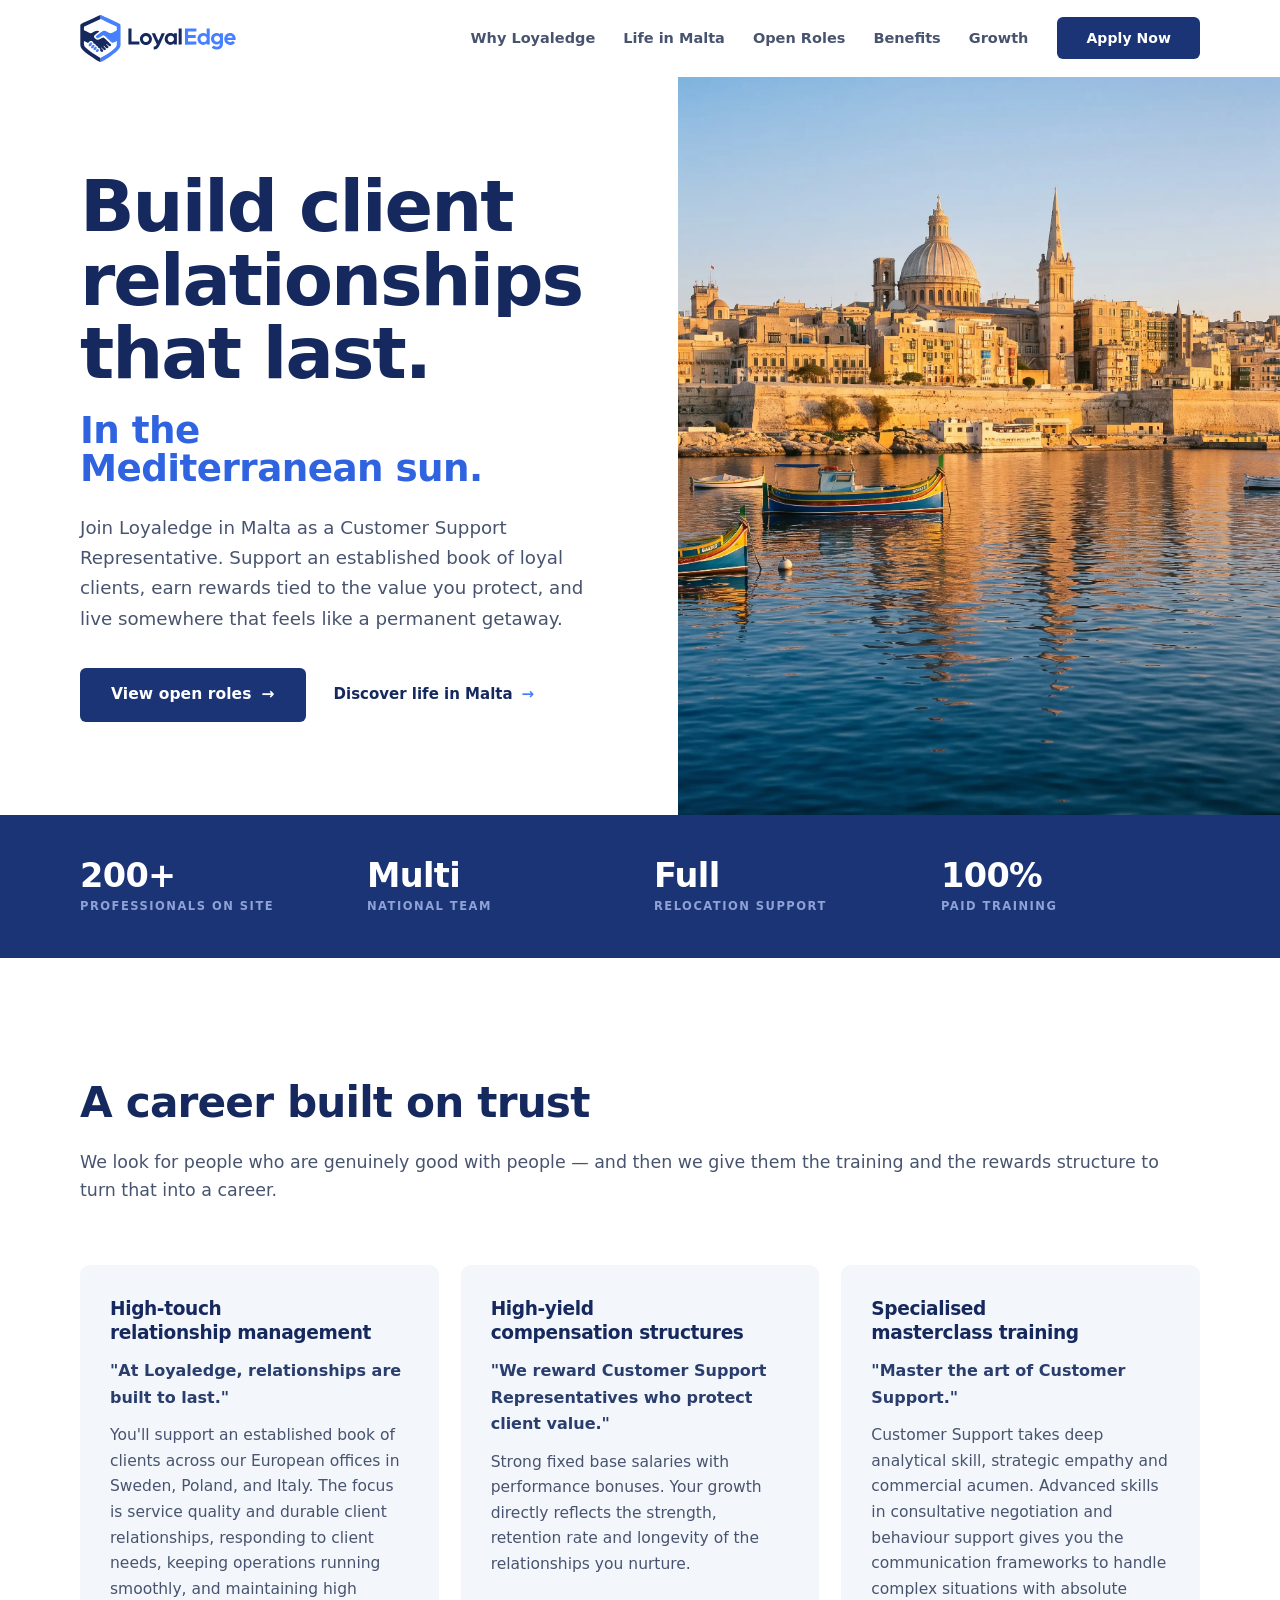
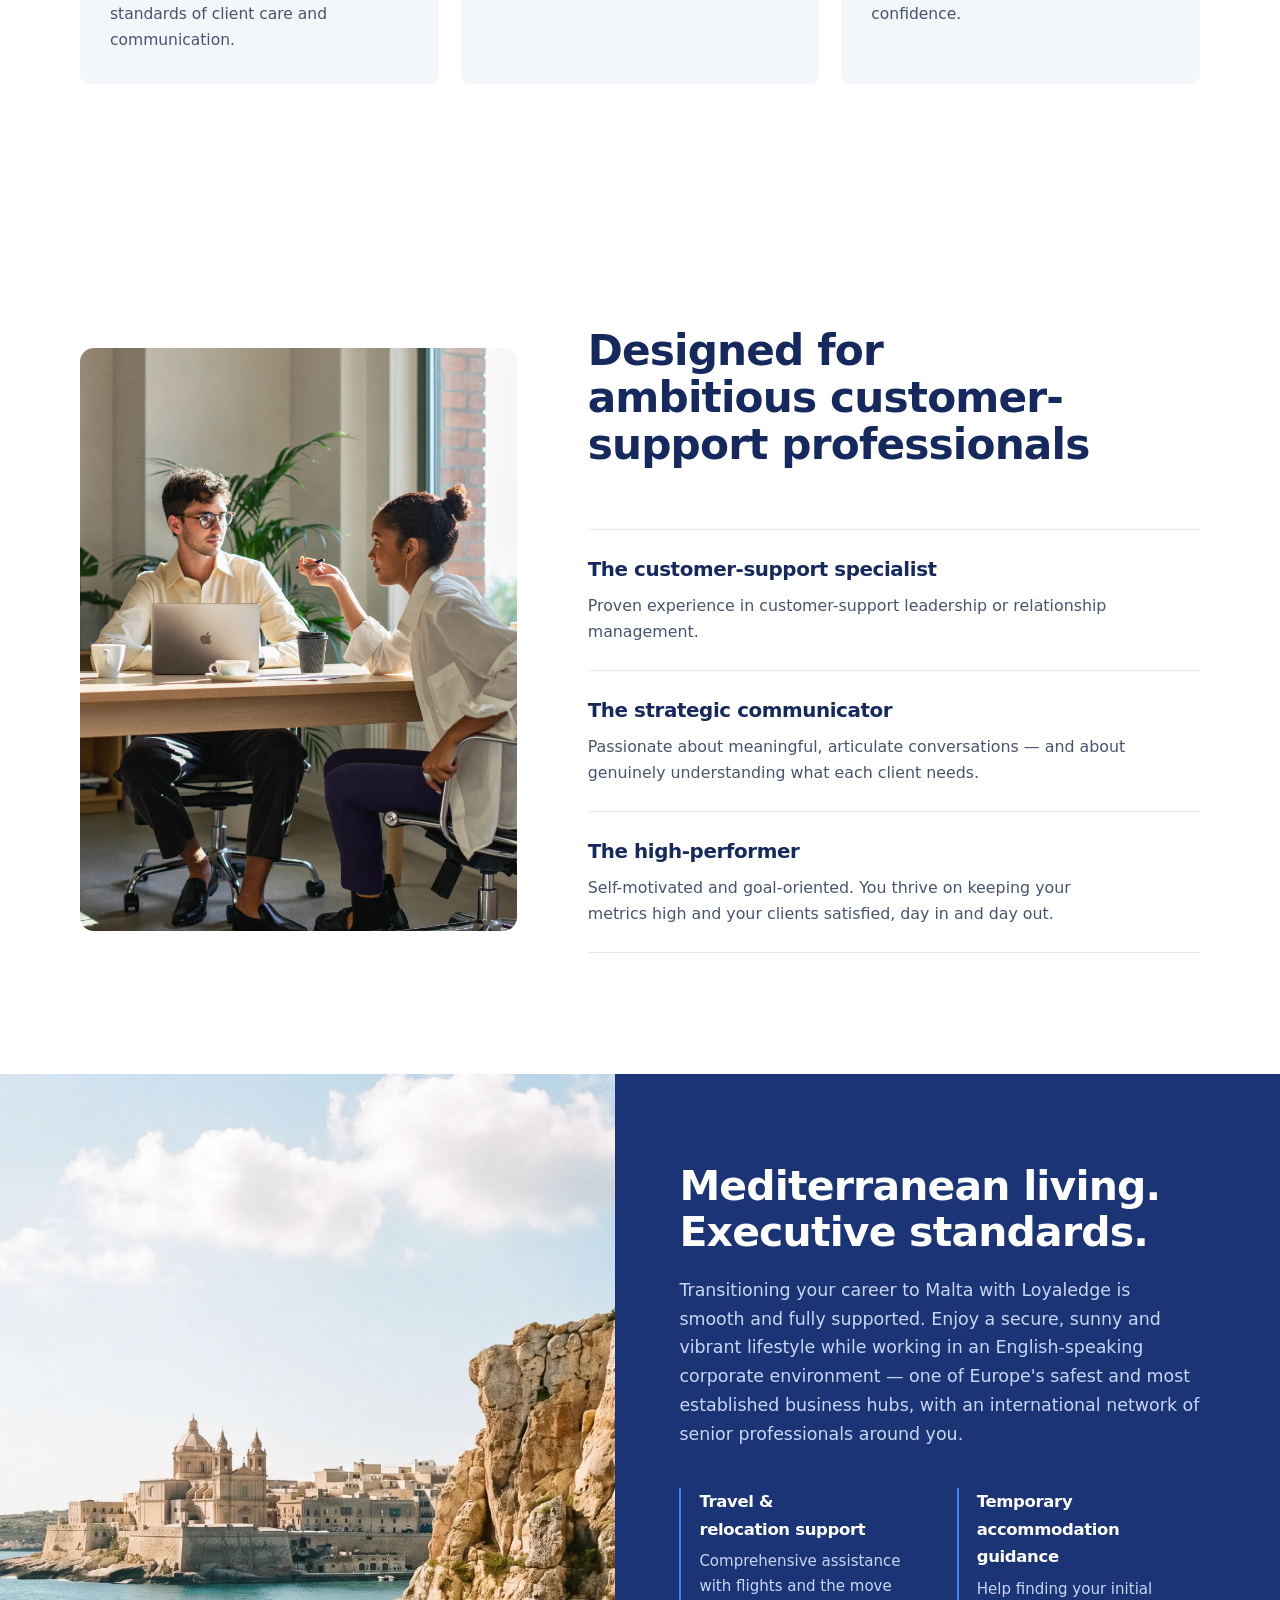
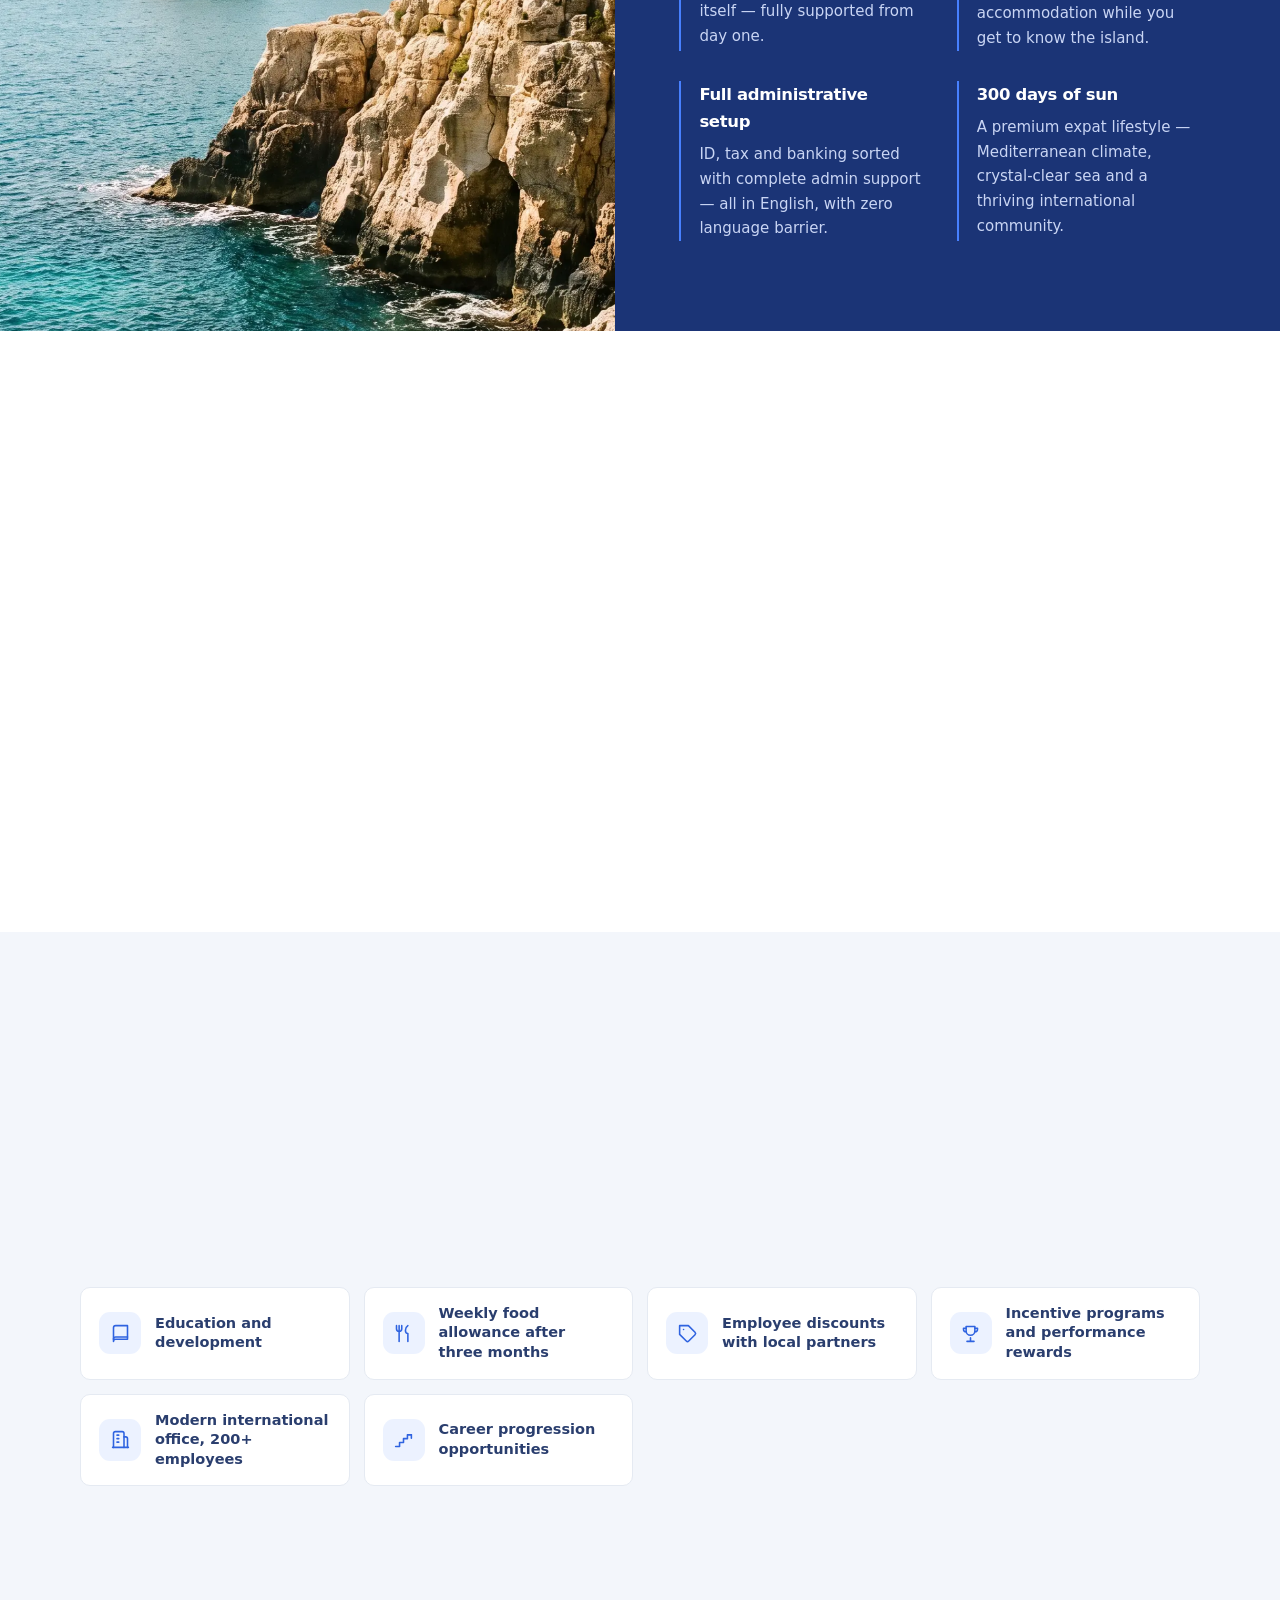
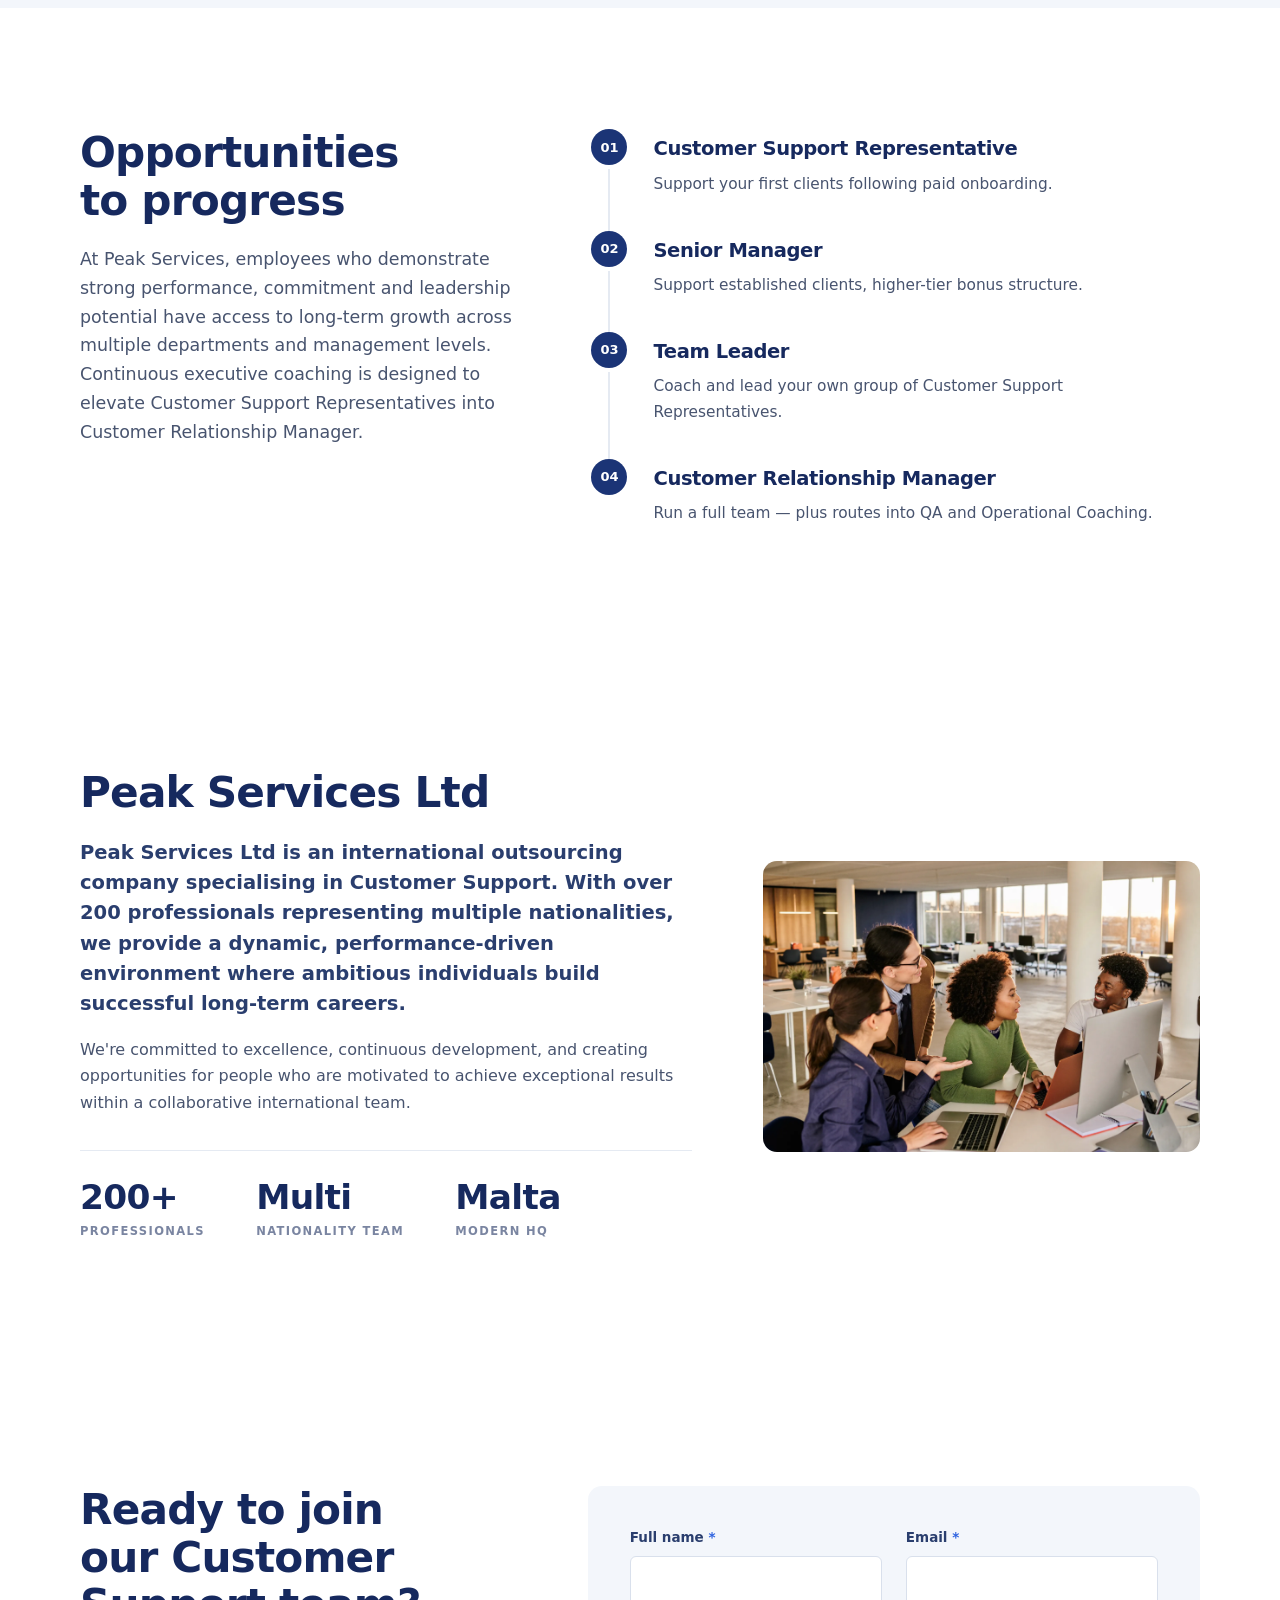
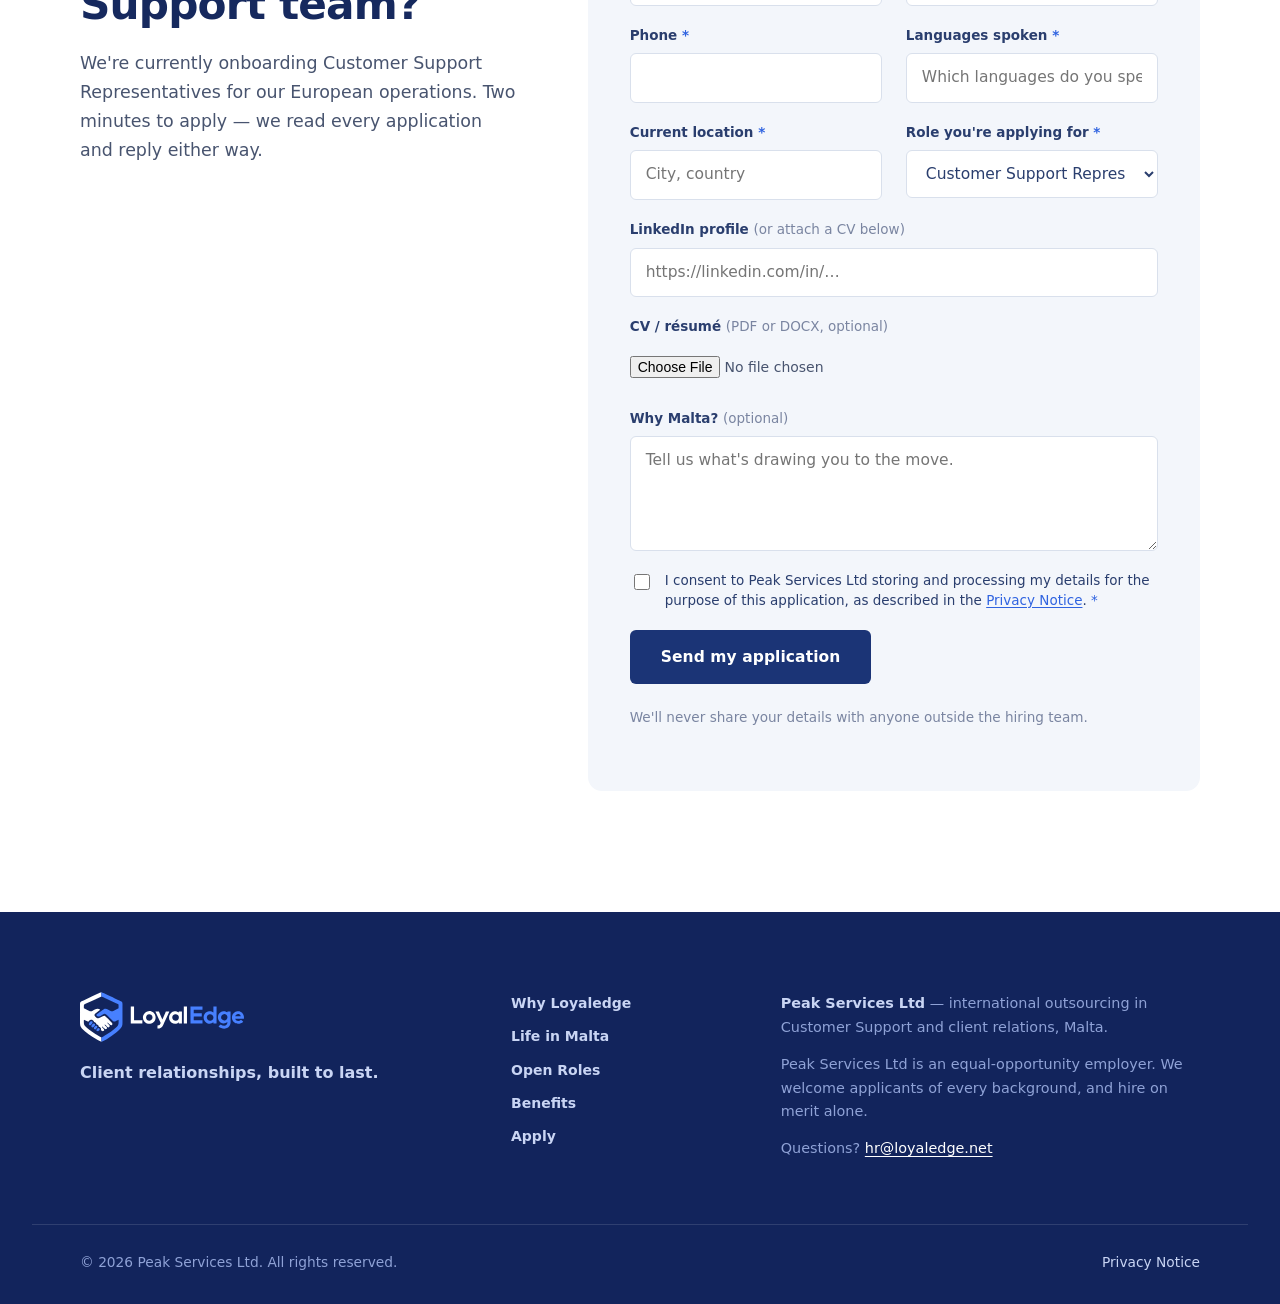
==== commit 309347cc: "Apply legal review: Customer Support role framing throughout Legal reviewed the live copy. Key chang" ====
--- a/index.html
+++ b/index.html
@@ -3,16 +3,16 @@
 <head>
 <meta charset="utf-8">
 <meta name="viewport" content="width=device-width, initial-scale=1">
-<title>Loyaledge Careers — Account Manager Roles in Malta | Peak Services Ltd</title>
-<meta name="description" content="Join Loyaledge in Malta as an Account Manager. Grow a portfolio of loyal clients, earn uncapped rewards tied to the value you build, with full relocation support and paid training.">
+<title>Loyaledge Careers — Customer Support Roles in Malta | Peak Services Ltd</title>
+<meta name="description" content="Join Loyaledge in Malta as a Customer Support Representative. Support an established book of clients, with rewards tied to the value you protect, full relocation support and paid training.">
 <meta name="theme-color" content="#FFFFFF">
 
 <meta property="og:type" content="website">
-<meta property="og:title" content="Loyaledge Careers — Account Manager Roles in Malta">
-<meta property="og:description" content="Build client relationships that last, in the Mediterranean sun. Paid training, uncapped rewards, full relocation support.">
+<meta property="og:title" content="Loyaledge Careers — Customer Support Roles in Malta">
+<meta property="og:description" content="Build client relationships that last, in the Mediterranean sun. Paid training, performance rewards, full relocation support.">
 <meta property="og:site_name" content="Loyaledge">
 <meta name="twitter:card" content="summary_large_image">
-<meta name="twitter:title" content="Loyaledge Careers — Account Manager Roles in Malta">
+<meta name="twitter:title" content="Loyaledge Careers — Customer Support Roles in Malta">
 <meta name="twitter:description" content="Build client relationships that last, in the Mediterranean sun.">
 
 <link rel="icon" href="data:image/svg+xml,%3Csvg xmlns='http://www.w3.org/2000/svg' viewBox='0 0 271 316'%3E%3Cpath d='M136.7 315.7C128.6 314.4 110.6 303.7 102.5 298.6 70.9 278.4 37.7 258.1 12 230.6-2.1 215.4.1 197.7.1 178.7l.1-45-.1-39.2c0-7.2-.2-14.5.1-21.7.4-8.3 2.8-11.4 10.2-15 8.4-4 16.8-7.8 25.2-11.7l49.2-22.9 30.9-14.4C121.4 6.1 130.7 1.4 136.5 0c.2 8.8-.2 19.1.3 27.3-34.2 14.4-67.7 32-101.7 46.8-2.8 1.2-8.2 3.5-9.4 6-1.8 3.5-1 19.4-1 22.4 10.6 5 21.3 10 31.8 15.2 6.6 3.3 12.3 6.2 19.7 3 17.8-7.5 32.9-23 52.6-9.5-10.5 8.1-22.9 16.5-32.6 25.3-6.2 5.6-4.8 12.4.3 17.7 21.6 26.4 38-.7 59.4-4.8 3.8-.7 41 38.1 46.4 43 4.3 3.9 6.4 10.1 1.1 14.8-9.9 8.6-23.2-14.9-29-14.9-2.6 7.5 28.5 19.2 9.6 29.7-8.6 4.8-19.2-14.9-25.9-16.9l-1.2 1.1c.2 6.2 22.3 16.3 13.3 25.5-10.1 10.3-20.7-8.7-28.4-14.2h-1.2c-1.2 1.6-1 .8-.9 2.6 4.5 5 15 13.3 14.7 19-.2 2-1.1 4-2.7 5.3-6.6 5.8-13.6-.2-18.2-5 2.9-11.1-2.3-18.5-13.2-21.2-3.3-9.9-5.5-11.4-15.2-14.9-.5-3.8-2.9-9.1-5.8-10.6-8.3-4.2-8.8-.8-12.1-10.1-1.8-5.2-12.1-10.6-17.6-8.6-7.5 1.5-11.7 7-16.2 12.4-9.4-3.6-19.4-8.5-28.6-12.8-.2 17.1-2.9 32 10.4 44.1 24.6 22.5 72.4 55.7 101.5 69.6-.1 9-.1 18 0 26.9z' fill='%231B3476'/%3E%3Cpath d='M136.5 0c5.7.7 115 52.5 127 59 1.8.9 3.3 2.2 4.5 3.8 4 5.4 2.8 23.8 2.7 31.1l-.1 40.1.1 45.9c0 6.8.3 22.8-1 29.1-5.5 27.7-49.7 55.8-71.2 71.5-9.7 7-51.8 34.5-61.8 35.2-.1-9-.1-17.9 0-26.9 3.5-1.3 15.1-8.5 18.9-10.8 28-17.3 55.9-35.9 79.8-58.6 13.5-12.8 10.5-25.9 10.4-44-6.9 3.3-22.6 12.8-29.9 11.7-8.3-1.3-46.1-47.7-56.7-50-11.6-2.5-29.1 19.3-42.2 18.4-4.5-.3-8.3-3.3-11.2-6.7-1.3-1.5-1.9-2.7-1.8-4.6 3.9-5.5 40.3-31.7 47.7-36.2 17.5-7.9 31.2 7.8 46.5 13.2 10.2 3.6 20.3-5.3 29.3-9.3 6-2.7 12.3-6.2 18.2-9.2.1-7.9 0-15.8-.1-23.7-4.4-2.9-11.3-5.9-16.1-8.2l-27.1-12.8-40.7-19.4c-7.7-3.6-17.1-8.4-24.9-11.4-.4-8.3 0-18.6-.2-27.3z' fill='%234780FF'/%3E%3C/svg%3E">
@@ -21,68 +21,24 @@
 <noscript><style>.reveal, .trust li, .role-body-inner { opacity: 1; transform: none; }</style></noscript>
 
 <script type="application/ld+json">
-[
-  {
-    "@context": "https://schema.org/",
-    "@type": "JobPosting",
-    "title": "Account Manager (Swedish Speaker)",
-    "description": "Create long-term, trusting relationships with our customers. Oversee and grow a portfolio of clients, develop new business from existing accounts, and act as the lead point of contact for everything relating to your accounts.",
-    "employmentType": "FULL_TIME",
-    "hiringOrganization": {
-      "@type": "Organization",
-      "name": "Peak Services Ltd",
-      "description": "International outsourcing company specialising in financial services and client relations."
-    },
-    "jobLocation": {
-      "@type": "Place",
-      "address": { "@type": "PostalAddress", "addressCountry": "MT", "addressLocality": "Malta" }
-    },
-    "jobLocationType": "",
-    "inLanguage": "sv",
-    "skills": "Account management, client relationship management, negotiation, Swedish language",
-    "jobBenefits": "Fixed base salary, monthly commission structure, relocation package with flight assistance and accommodation support, paid onboarding and training, weekly food allowance after three months, employee discounts, incentive programs."
+{
+  "@context": "https://schema.org/",
+  "@type": "JobPosting",
+  "title": "Customer Support Representative (Multilingual)",
+  "description": "Support an established book of clients as the lead point of contact for their day-to-day needs. Respond to client requests, keep operations running smoothly, and maintain high standards of client care and communication.",
+  "employmentType": "FULL_TIME",
+  "hiringOrganization": {
+    "@type": "Organization",
+    "name": "Peak Services Ltd",
+    "description": "International outsourcing company specialising in Customer Support and client relations."
   },
-  {
-    "@context": "https://schema.org/",
-    "@type": "JobPosting",
-    "title": "Account Manager (Polish Speaker)",
-    "description": "Create long-term, trusting relationships with our customers. Oversee and grow a portfolio of clients, develop new business from existing accounts, and act as the lead point of contact for everything relating to your accounts.",
-    "employmentType": "FULL_TIME",
-    "hiringOrganization": {
-      "@type": "Organization",
-      "name": "Peak Services Ltd",
-      "description": "International outsourcing company specialising in financial services and client relations."
-    },
-    "jobLocation": {
-      "@type": "Place",
-      "address": { "@type": "PostalAddress", "addressCountry": "MT", "addressLocality": "Malta" }
-    },
-    "jobLocationType": "",
-    "inLanguage": "pl",
-    "skills": "Account management, client relationship management, negotiation, Polish language",
-    "jobBenefits": "Fixed base salary, monthly commission structure, relocation package with flight assistance and accommodation support, paid onboarding and training, weekly food allowance after three months, employee discounts, incentive programs."
+  "jobLocation": {
+    "@type": "Place",
+    "address": { "@type": "PostalAddress", "addressCountry": "MT", "addressLocality": "Malta" }
   },
-  {
-    "@context": "https://schema.org/",
-    "@type": "JobPosting",
-    "title": "Account Manager (Italian Speaker)",
-    "description": "Create long-term, trusting relationships with our customers. Oversee and grow a portfolio of clients, develop new business from existing accounts, and act as the lead point of contact for everything relating to your accounts.",
-    "employmentType": "FULL_TIME",
-    "hiringOrganization": {
-      "@type": "Organization",
-      "name": "Peak Services Ltd",
-      "description": "International outsourcing company specialising in financial services and client relations."
-    },
-    "jobLocation": {
-      "@type": "Place",
-      "address": { "@type": "PostalAddress", "addressCountry": "MT", "addressLocality": "Malta" }
-    },
-    "jobLocationType": "",
-    "inLanguage": "it",
-    "skills": "Account management, client relationship management, negotiation, Italian language",
-    "jobBenefits": "Fixed base salary, monthly commission structure, relocation package with flight assistance and accommodation support, paid onboarding and training, weekly food allowance after three months, employee discounts, incentive programs."
-  }
-]
+  "skills": "Customer support, client relationship management, communication, multilingual",
+  "jobBenefits": "Fixed base salary, monthly commission structure, relocation package with flight assistance and accommodation support, paid onboarding and training, weekly food allowance after three months, employee discounts, incentive programs."
+}
 </script>
 </head>
 <body>
@@ -144,9 +100,9 @@
         <span class="hl hl-acc" style="--l:4"><span class="acc">In the Mediterranean sun.</span></span>
       </h1>
       <p class="lede reveal-load" style="--l:5">
-        Join Loyaledge in Malta as an Account Manager. Grow a portfolio of loyal clients,
-        earn uncapped rewards tied to the value you build, and live somewhere that feels
-        like a permanent getaway.
+        Join Loyaledge in Malta as a Customer Support Representative. Support an established
+        book of loyal clients, earn rewards tied to the value you protect, and live somewhere
+        that feels like a permanent getaway.
       </p>
       <div class="hero-cta reveal-load" style="--l:6">
         <a class="btn btn-primary btn-lg" href="#roles">View open roles<span class="btn-arr" aria-hidden="true">&rarr;</span></a>
@@ -175,43 +131,43 @@
   <section class="section" id="why">
     <div class="wrap">
       <header class="section-head reveal">
-        <h2>A career built on trust, not transactions</h2>
+        <h2>A career built on trust</h2>
         <p class="section-sub">
           We look for people who are genuinely good with people — and then we give them
-          the training, the portfolio and the rewards structure to turn that into a career.
+          the training and the rewards structure to turn that into a career.
         </p>
       </header>
 
       <div class="props">
         <article class="prop reveal">
           <h3>High-touch relationship management</h3>
-          <p class="prop-quote">"At Loyaledge, retention is an art form."</p>
+          <p class="prop-quote">"At Loyaledge, relationships are built to last."</p>
           <p>
-            You won't be chasing cold prospects. You'll manage active, engaged accounts
-            across our European desks — Sweden, Poland and Italy — understanding each
-            client's goals, delivering continuous value and maintaining industry-leading
-            loyalty benchmarks.
+            You'll support an established book of clients across our European offices in
+            Sweden, Poland, and Italy. The focus is service quality and durable client
+            relationships, responding to client needs, keeping operations running smoothly,
+            and maintaining high standards of client care and communication.
           </p>
         </article>
 
         <article class="prop reveal">
           <h3>High-yield compensation structures</h3>
-          <p class="prop-quote">"We reward managers who protect and grow client value."</p>
+          <p class="prop-quote">"We reward Customer Support Representatives who protect client value."</p>
           <p>
-            Strong fixed base salaries with lucrative performance bonuses. Your financial
-            growth directly reflects the strength, retention rate and longevity of the
-            relationships you nurture.
+            Strong fixed base salaries with performance bonuses. Your growth directly
+            reflects the strength, retention rate and longevity of the relationships you
+            nurture.
           </p>
         </article>
 
         <article class="prop reveal">
           <h3>Specialised masterclass training</h3>
-          <p class="prop-quote">"Master the psychology of client retention."</p>
+          <p class="prop-quote">"Master the art of Customer Support."</p>
           <p>
-            Client retention takes deep analytical skill, strategic empathy and commercial
-            acumen. Advanced onboarding in consultative negotiation, client psychology and
-            behaviour support gives you the communication frameworks to handle complex
-            accounts with absolute confidence.
+            Customer Support takes deep analytical skill, strategic empathy and commercial
+            acumen. Advanced skills in consultative negotiation and behaviour support gives
+            you the communication frameworks to handle complex situations with absolute
+            confidence.
           </p>
         </article>
       </div>
@@ -227,15 +183,14 @@
 
       <div>
         <header class="section-head reveal">
-          <h2>Designed for ambitious relationship managers</h2>
+          <h2>Designed for ambitious customer-support professionals</h2>
         </header>
 
         <div class="profiles">
           <article class="profile reveal">
-            <h3>The client-success specialist</h3>
+            <h3>The customer-support specialist</h3>
             <p>
-              Proven experience in client retention, account management, customer-support
-              leadership or relationship management.
+              Proven experience in customer-support leadership or relationship management.
             </p>
           </article>
 
@@ -271,8 +226,8 @@
         <p class="section-sub">
           Transitioning your career to Malta with Loyaledge is smooth and fully supported.
           Enjoy a secure, sunny and vibrant lifestyle while working in an English-speaking
-          corporate environment — one of Europe's safest, high-growth financial hubs, with
-          an international network of senior professionals around you.
+          corporate environment — one of Europe's safest and most established business hubs,
+          with an international network of senior professionals around you.
         </p>
       </header>
 
@@ -306,15 +261,15 @@
       </header>
 
       <div class="roles">
-        <!-- Repeatable role block. To add a language, duplicate this article,
-             change data-role-id + copy, and add a matching <option> in #role. -->
-        <article class="role reveal" data-role-id="am-swedish">
+        <!-- Single multilingual role block. Specific language requirements belong on the
+             individual open positions, not on this page. -->
+        <article class="role reveal" data-role-id="csr-multilingual">
           <h3 class="role-head">
-            <button type="button" class="role-toggle" aria-expanded="false" aria-controls="role-am-swedish">
+            <button type="button" class="role-toggle" aria-expanded="false" aria-controls="role-csr-multilingual">
               <span class="role-title">
-                Account Manager <em>— Swedish Speaker</em>
+                Customer Support Representative <em>— Multilingual</em>
                 <span class="role-tags">
-                  <span class="tag tag-accent">Swedish desk</span>
+                  <span class="tag tag-accent">Multilingual</span>
                   <span class="tag">Malta · On-site</span>
                   <span class="tag">Full-time</span>
                   <span class="tag">Relocation included</span>
@@ -324,14 +279,13 @@
             </button>
           </h3>
 
-          <div class="role-body" id="role-am-swedish" hidden>
+          <div class="role-body" id="role-csr-multilingual" hidden>
             <div class="role-body-inner">
               <p class="role-overview">
-                Create long-term, trusting relationships with our customers. You'll oversee and
-                grow a portfolio of clients, develop new business from existing accounts, and act
-                as the lead point of contact for everything relating to your accounts. You'll work
-                closely with Customer Service and other internal teams to improve the whole client
-                experience.
+                Create long-term, trusting relationships with our customers. You'll support an
+                established book of clients, acting as the lead point of contact for their
+                day-to-day needs, and work closely with Customer Service and other internal
+                teams to improve the whole client experience.
               </p>
 
               <ul class="role-facts">
@@ -353,22 +307,22 @@
                 <div>
                   <h4>What you'll do</h4>
                   <ul class="ticks">
-                    <li>Operate as the lead point of contact for all matters specific to your accounts.</li>
+                    <li>Operate as the lead point of contact for all matters specific to the clients you support.</li>
                     <li>Build and maintain strong, long-lasting client relationships.</li>
-                    <li>Develop trusted-advisor relationships with key accounts.</li>
-                    <li>Ensure timely, successful delivery of our solutions against client needs and objectives.</li>
-                    <li>Develop new business with both new and existing clients.</li>
-                    <li>Meet and exceed daily client retention targets.</li>
+                    <li>Develop trusted-advisor relationships with key clients.</li>
+                    <li>Ensure timely, successful delivery of our support against client needs and objectives.</li>
+                    <li>Keep day-to-day operations running smoothly for the clients you support.</li>
+                    <li>Meet and exceed daily client-care and service-quality targets.</li>
                     <li>Handle challenging client requests and issue escalations.</li>
                   </ul>
                 </div>
                 <div>
                   <h4>What you'll bring</h4>
                   <ul class="ticks">
-                    <li>Fluent Swedish, written and verbal.</li>
-                    <li>Negotiation skills to close agreements that work for both sides.</li>
-                    <li>Previous experience as an Account, Key or Junior Manager — or a comparable role.</li>
-                    <li>Proven ability to run multiple account relationships at once with sharp attention to detail.</li>
+                    <li>Fluent English plus at least one additional European language, written and verbal.</li>
+                    <li>Strong communication skills to reach outcomes that work for both sides.</li>
+                    <li>Previous experience in customer support, client care or a comparable client-facing role.</li>
+                    <li>Proven ability to manage multiple client relationships at once with sharp attention to detail.</li>
                     <li>Excellent listening, negotiation and presentation ability.</li>
                     <li>Genuine enthusiasm, energy and imagination.</li>
                   </ul>
@@ -376,167 +330,17 @@
               </div>
 
               <div class="role-cta">
-                <a class="btn btn-primary role-apply" href="#apply" data-apply="am-swedish">Apply for this role<span class="btn-arr" aria-hidden="true">&rarr;</span></a>
+                <a class="btn btn-primary role-apply" href="#apply" data-apply="csr-multilingual">Apply for this role<span class="btn-arr" aria-hidden="true">&rarr;</span></a>
                 <p class="role-reply">We read every application and reply either way.</p>
               </div>
             </div>
           </div>
         </article>
-
-        <article class="role reveal" data-role-id="am-polish">
-          <h3 class="role-head">
-            <button type="button" class="role-toggle" aria-expanded="false" aria-controls="role-am-polish">
-              <span class="role-title">
-                Account Manager <em>— Polish Speaker</em>
-                <span class="role-tags">
-                  <span class="tag tag-accent">Polish desk</span>
-                  <span class="tag">Malta · On-site</span>
-                  <span class="tag">Full-time</span>
-                  <span class="tag">Relocation included</span>
-                </span>
-              </span>
-              <span class="role-chev" aria-hidden="true"></span>
-            </button>
-          </h3>
-
-          <div class="role-body" id="role-am-polish" hidden>
-            <div class="role-body-inner">
-              <p class="role-overview">
-                Create long-term, trusting relationships with our customers. You'll oversee and
-                grow a portfolio of clients, develop new business from existing accounts, and act
-                as the lead point of contact for everything relating to your accounts. You'll work
-                closely with Customer Service and other internal teams to improve the whole client
-                experience.
-              </p>
-
-              <ul class="role-facts">
-                <li class="fact">
-                  <svg viewBox="0 0 24 24" fill="none" stroke="currentColor" stroke-width="1.8" stroke-linecap="round" stroke-linejoin="round" aria-hidden="true"><rect x="2.5" y="6" width="19" height="12" rx="2"/><circle cx="12" cy="12" r="2.6"/><path d="M6.2 12h.01M17.8 12h.01"/></svg>
-                  Fixed base salary + monthly commission
-                </li>
-                <li class="fact">
-                  <svg viewBox="0 0 24 24" fill="none" stroke="currentColor" stroke-width="1.8" stroke-linecap="round" stroke-linejoin="round" aria-hidden="true"><path d="M12 4L2 9l10 5 10-5-10-5z"/><path d="M6 11.5V16c0 1.5 2.7 2.8 6 2.8s6-1.3 6-2.8v-4.5"/></svg>
-                  Fully paid onboarding &amp; training
-                </li>
-                <li class="fact">
-                  <svg viewBox="0 0 24 24" fill="none" stroke="currentColor" stroke-width="1.8" stroke-linecap="round" stroke-linejoin="round" aria-hidden="true"><path d="M21 3L10.5 13.5"/><path d="M21 3l-6.8 18-3.7-7.5L3 9.8z"/></svg>
-                  Complete relocation package
-                </li>
-              </ul>
-
-              <div class="role-cols">
-                <div>
-                  <h4>What you'll do</h4>
-                  <ul class="ticks">
-                    <li>Operate as the lead point of contact for all matters specific to your accounts.</li>
-                    <li>Build and maintain strong, long-lasting client relationships.</li>
-                    <li>Develop trusted-advisor relationships with key accounts.</li>
-                    <li>Ensure timely, successful delivery of our solutions against client needs and objectives.</li>
-                    <li>Develop new business with both new and existing clients.</li>
-                    <li>Meet and exceed daily client retention targets.</li>
-                    <li>Handle challenging client requests and issue escalations.</li>
-                  </ul>
-                </div>
-                <div>
-                  <h4>What you'll bring</h4>
-                  <ul class="ticks">
-                    <li>Fluent Polish, written and verbal.</li>
-                    <li>Negotiation skills to close agreements that work for both sides.</li>
-                    <li>Previous experience as an Account, Key or Junior Manager — or a comparable role.</li>
-                    <li>Proven ability to run multiple account relationships at once with sharp attention to detail.</li>
-                    <li>Excellent listening, negotiation and presentation ability.</li>
-                    <li>Genuine enthusiasm, energy and imagination.</li>
-                  </ul>
-                </div>
-              </div>
-
-              <div class="role-cta">
-                <a class="btn btn-primary role-apply" href="#apply" data-apply="am-polish">Apply for this role<span class="btn-arr" aria-hidden="true">&rarr;</span></a>
-                <p class="role-reply">We read every application and reply either way.</p>
-              </div>
-            </div>
-          </div>
-        </article>
-
-        <article class="role reveal" data-role-id="am-italian">
-          <h3 class="role-head">
-            <button type="button" class="role-toggle" aria-expanded="false" aria-controls="role-am-italian">
-              <span class="role-title">
-                Account Manager <em>— Italian Speaker</em>
-                <span class="role-tags">
-                  <span class="tag tag-accent">Italian desk</span>
-                  <span class="tag">Malta · On-site</span>
-                  <span class="tag">Full-time</span>
-                  <span class="tag">Relocation included</span>
-                </span>
-              </span>
-              <span class="role-chev" aria-hidden="true"></span>
-            </button>
-          </h3>
-
-          <div class="role-body" id="role-am-italian" hidden>
-            <div class="role-body-inner">
-              <p class="role-overview">
-                Create long-term, trusting relationships with our customers. You'll oversee and
-                grow a portfolio of clients, develop new business from existing accounts, and act
-                as the lead point of contact for everything relating to your accounts. You'll work
-                closely with Customer Service and other internal teams to improve the whole client
-                experience.
-              </p>
-
-              <ul class="role-facts">
-                <li class="fact">
-                  <svg viewBox="0 0 24 24" fill="none" stroke="currentColor" stroke-width="1.8" stroke-linecap="round" stroke-linejoin="round" aria-hidden="true"><rect x="2.5" y="6" width="19" height="12" rx="2"/><circle cx="12" cy="12" r="2.6"/><path d="M6.2 12h.01M17.8 12h.01"/></svg>
-                  Fixed base salary + monthly commission
-                </li>
-                <li class="fact">
-                  <svg viewBox="0 0 24 24" fill="none" stroke="currentColor" stroke-width="1.8" stroke-linecap="round" stroke-linejoin="round" aria-hidden="true"><path d="M12 4L2 9l10 5 10-5-10-5z"/><path d="M6 11.5V16c0 1.5 2.7 2.8 6 2.8s6-1.3 6-2.8v-4.5"/></svg>
-                  Fully paid onboarding &amp; training
-                </li>
-                <li class="fact">
-                  <svg viewBox="0 0 24 24" fill="none" stroke="currentColor" stroke-width="1.8" stroke-linecap="round" stroke-linejoin="round" aria-hidden="true"><path d="M21 3L10.5 13.5"/><path d="M21 3l-6.8 18-3.7-7.5L3 9.8z"/></svg>
-                  Complete relocation package
-                </li>
-              </ul>
-
-              <div class="role-cols">
-                <div>
-                  <h4>What you'll do</h4>
-                  <ul class="ticks">
-                    <li>Operate as the lead point of contact for all matters specific to your accounts.</li>
-                    <li>Build and maintain strong, long-lasting client relationships.</li>
-                    <li>Develop trusted-advisor relationships with key accounts.</li>
-                    <li>Ensure timely, successful delivery of our solutions against client needs and objectives.</li>
-                    <li>Develop new business with both new and existing clients.</li>
-                    <li>Meet and exceed daily client retention targets.</li>
-                    <li>Handle challenging client requests and issue escalations.</li>
-                  </ul>
-                </div>
-                <div>
-                  <h4>What you'll bring</h4>
-                  <ul class="ticks">
-                    <li>Fluent Italian, written and verbal.</li>
-                    <li>Negotiation skills to close agreements that work for both sides.</li>
-                    <li>Previous experience as an Account, Key or Junior Manager — or a comparable role.</li>
-                    <li>Proven ability to run multiple account relationships at once with sharp attention to detail.</li>
-                    <li>Excellent listening, negotiation and presentation ability.</li>
-                    <li>Genuine enthusiasm, energy and imagination.</li>
-                  </ul>
-                </div>
-              </div>
-
-              <div class="role-cta">
-                <a class="btn btn-primary role-apply" href="#apply" data-apply="am-italian">Apply for this role<span class="btn-arr" aria-hidden="true">&rarr;</span></a>
-                <p class="role-reply">We read every application and reply either way.</p>
-              </div>
-            </div>
-          </div>
-        </article>
       </div>
 
       <p class="roles-note reveal">
-        Don't see your language? We're expanding across Europe — apply anyway and tell us
-        what you speak.
+        Specific language requirements are listed on each open position. Apply anyway and
+        tell us which languages you speak.
       </p>
     </div>
   </section>
@@ -567,7 +371,7 @@
         </li>
         <li class="perk reveal">
           <span class="perk-icon" aria-hidden="true"><svg viewBox="0 0 24 24" fill="none" stroke="currentColor" stroke-width="1.8" stroke-linecap="round" stroke-linejoin="round"><path d="M4 5.5A2.5 2.5 0 016.5 3H20v15.5H6.5A2.5 2.5 0 004 21V5.5z"/><path d="M4 18.5A2.5 2.5 0 016.5 16H20"/></svg></span>
-          Financial-market education and development
+          Education and development
         </li>
         <li class="perk reveal">
           <span class="perk-icon" aria-hidden="true"><svg viewBox="0 0 24 24" fill="none" stroke="currentColor" stroke-width="1.8" stroke-linecap="round" stroke-linejoin="round"><path d="M7 3v18"/><path d="M4 3v3.5a3 3 0 006 0V3"/><path d="M17 3c-1.8 1.2-2.8 3.2-2.8 5.2 0 2.3 1.2 3.8 2.8 3.8V21"/></svg></span>
@@ -587,7 +391,7 @@
         </li>
         <li class="perk reveal">
           <span class="perk-icon" aria-hidden="true"><svg viewBox="0 0 24 24" fill="none" stroke="currentColor" stroke-width="1.8" stroke-linecap="round" stroke-linejoin="round"><path d="M3 20h4.5v-4.5H12V11h4.5V6.5H21"/><path d="M17 6.5h4v4"/></svg></span>
-          Career progression in a fast-growing company
+          Career progression opportunities
         </li>
       </ul>
     </div>
@@ -597,20 +401,20 @@
   <section class="section" id="growth">
     <div class="wrap growth-grid">
       <header class="section-head reveal">
-        <h2>We promote from within</h2>
+        <h2>Opportunities to progress</h2>
         <p class="section-sub">
           At Peak Services, employees who demonstrate strong performance, commitment and leadership
           potential have access to long-term growth across multiple departments and
-          management levels. Continuous executive coaching is designed to elevate managers
-          into Client Success Directors and Strategy Consultants.
+          management levels. Continuous executive coaching is designed to elevate Customer
+          Support Representatives into Customer Relationship Manager.
         </p>
       </header>
 
       <ol class="path reveal">
-        <li><span class="path-num">01</span><h3>Account Manager</h3><p>Own your first portfolio after paid onboarding.</p></li>
-        <li><span class="path-num">02</span><h3>Senior Account Manager</h3><p>Premium accounts, higher-tier bonus structure.</p></li>
-        <li><span class="path-num">03</span><h3>Team Leader</h3><p>Coach and lead your own group of managers.</p></li>
-        <li><span class="path-num">04</span><h3>Desk Manager</h3><p>Run a full desk — plus routes into QA and Operational Coaching.</p></li>
+        <li><span class="path-num">01</span><h3>Customer Support Representative</h3><p>Support your first clients following paid onboarding.</p></li>
+        <li><span class="path-num">02</span><h3>Senior Manager</h3><p>Support established clients, higher-tier bonus structure.</p></li>
+        <li><span class="path-num">03</span><h3>Team Leader</h3><p>Coach and lead your own group of Customer Support Representatives.</p></li>
+        <li><span class="path-num">04</span><h3>Customer Relationship Manager</h3><p>Run a full team — plus routes into QA and Operational Coaching.</p></li>
       </ol>
     </div>
   </section>
@@ -621,10 +425,10 @@
       <div class="reveal">
         <h2>Peak Services Ltd</h2>
         <p class="section-sub about-copy">
-          Peak Services Ltd is an international outsourcing company specialising in financial
-          services and client relations. With over 200 professionals representing multiple
-          nationalities, we provide a dynamic, performance-driven environment where ambitious
-          individuals build successful long-term careers.
+          Peak Services Ltd is an international outsourcing company specialising in Customer
+          Support. With over 200 professionals representing multiple nationalities, we provide
+          a dynamic, performance-driven environment where ambitious individuals build
+          successful long-term careers.
         </p>
         <p class="about-copy">
           We're committed to excellence, continuous development, and creating opportunities
@@ -647,10 +451,10 @@
   <section class="section" id="apply">
     <div class="wrap apply-grid">
       <header class="section-head reveal">
-        <h2>Ready to lead in client success?</h2>
+        <h2>Ready to join our Customer Support team?</h2>
         <p class="section-sub">
-          We're currently onboarding Client Success Managers for our Swedish, Polish and
-          Italian operations. Two minutes to apply — we read every application and reply
+          We're currently onboarding Customer Support Representatives for our European
+          operations. Two minutes to apply — we read every application and reply
           either way.
         </p>
       </header>
@@ -678,7 +482,7 @@
 
         <div class="field">
           <label for="languages">Languages spoken <span class="req" aria-hidden="true">*</span></label>
-          <input id="languages" name="languages" type="text" placeholder="e.g. Swedish, English" required>
+          <input id="languages" name="languages" type="text" placeholder="Which languages do you speak?" required>
           <p class="err" data-err-for="languages"></p>
         </div>
 
@@ -691,9 +495,7 @@
         <div class="field">
           <label for="role">Role you're applying for <span class="req" aria-hidden="true">*</span></label>
           <select id="role" name="role" required>
-            <option value="am-swedish">Account Manager — Swedish Speaker</option>
-            <option value="am-polish">Account Manager — Polish Speaker</option>
-            <option value="am-italian">Account Manager — Italian Speaker</option>
+            <option value="csr-multilingual">Customer Support Representative – (relevant language speaker)</option>
             <option value="future">Other / future opening</option>
           </select>
           <p class="err" data-err-for="role"></p>
@@ -720,7 +522,7 @@
             <input id="consent" name="consent" type="checkbox" required>
             <span>
               I consent to Peak Services Ltd storing and processing my details for the purpose
-              of this application, as described in the <a href="#privacy">privacy notice</a>.
+              of this application, as described in the <a href="#privacy">Privacy Notice</a>.
               <span class="req" aria-hidden="true">*</span>
             </span>
           </label>
@@ -754,14 +556,14 @@
     </nav>
 
     <div class="footer-legal" id="privacy">
-      <p><strong>Peak Services Ltd</strong> — international outsourcing in financial services and client relations, Malta.</p>
+      <p><strong>Peak Services Ltd</strong> — international outsourcing in Customer Support and client relations, Malta.</p>
       <p>Peak Services Ltd is an equal-opportunity employer. We welcome applicants of every background, and hire on merit alone.</p>
-      <p class="footer-contact">Questions? <a href="mailto:careers@example.com">careers@example.com</a></p>
+      <p class="footer-contact">Questions? <a href="mailto:hr@loyaledge.net">hr@loyaledge.net</a></p>
     </div>
   </div>
   <div class="wrap footer-bottom">
     <p>&copy; <span id="year">2026</span> Peak Services Ltd. All rights reserved.</p>
-    <p><a href="#privacy">Privacy notice</a></p>
+    <p><a href="#privacy">Privacy Notice</a></p>
   </div>
 </footer>
 
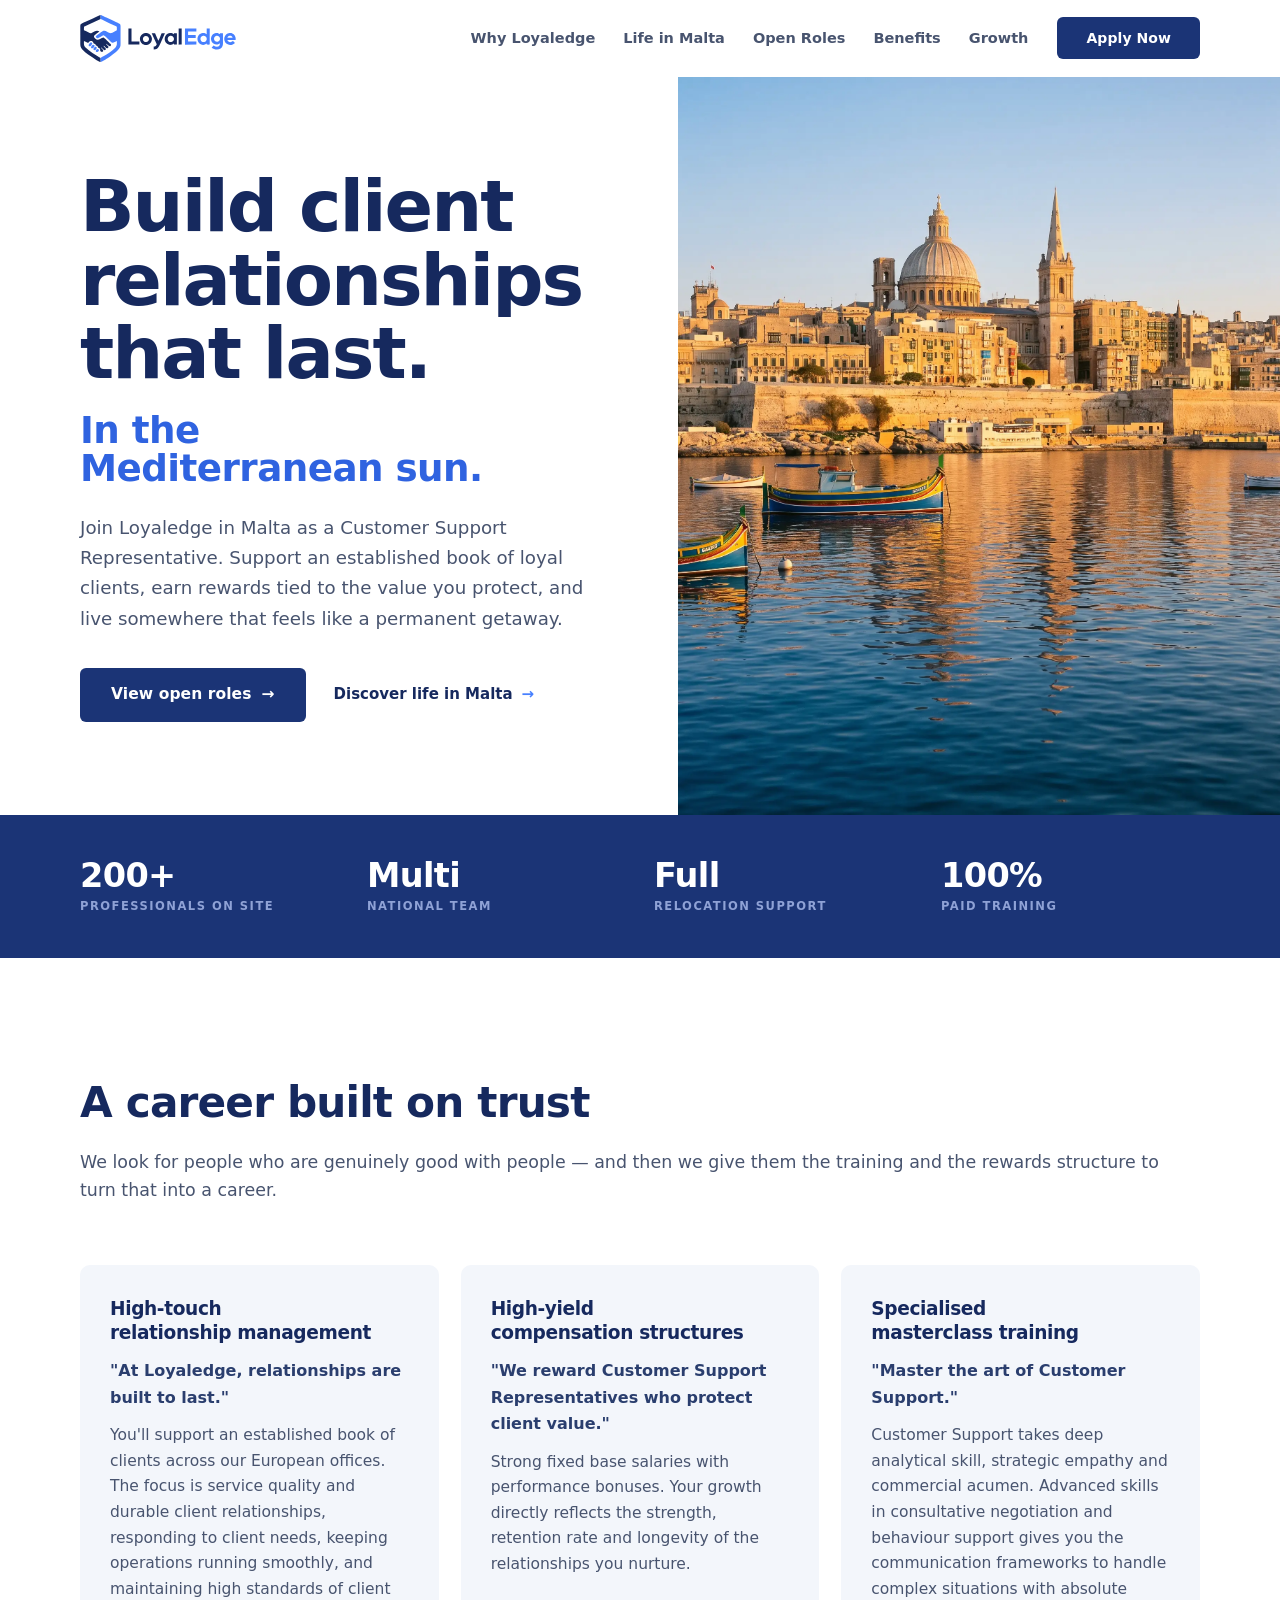
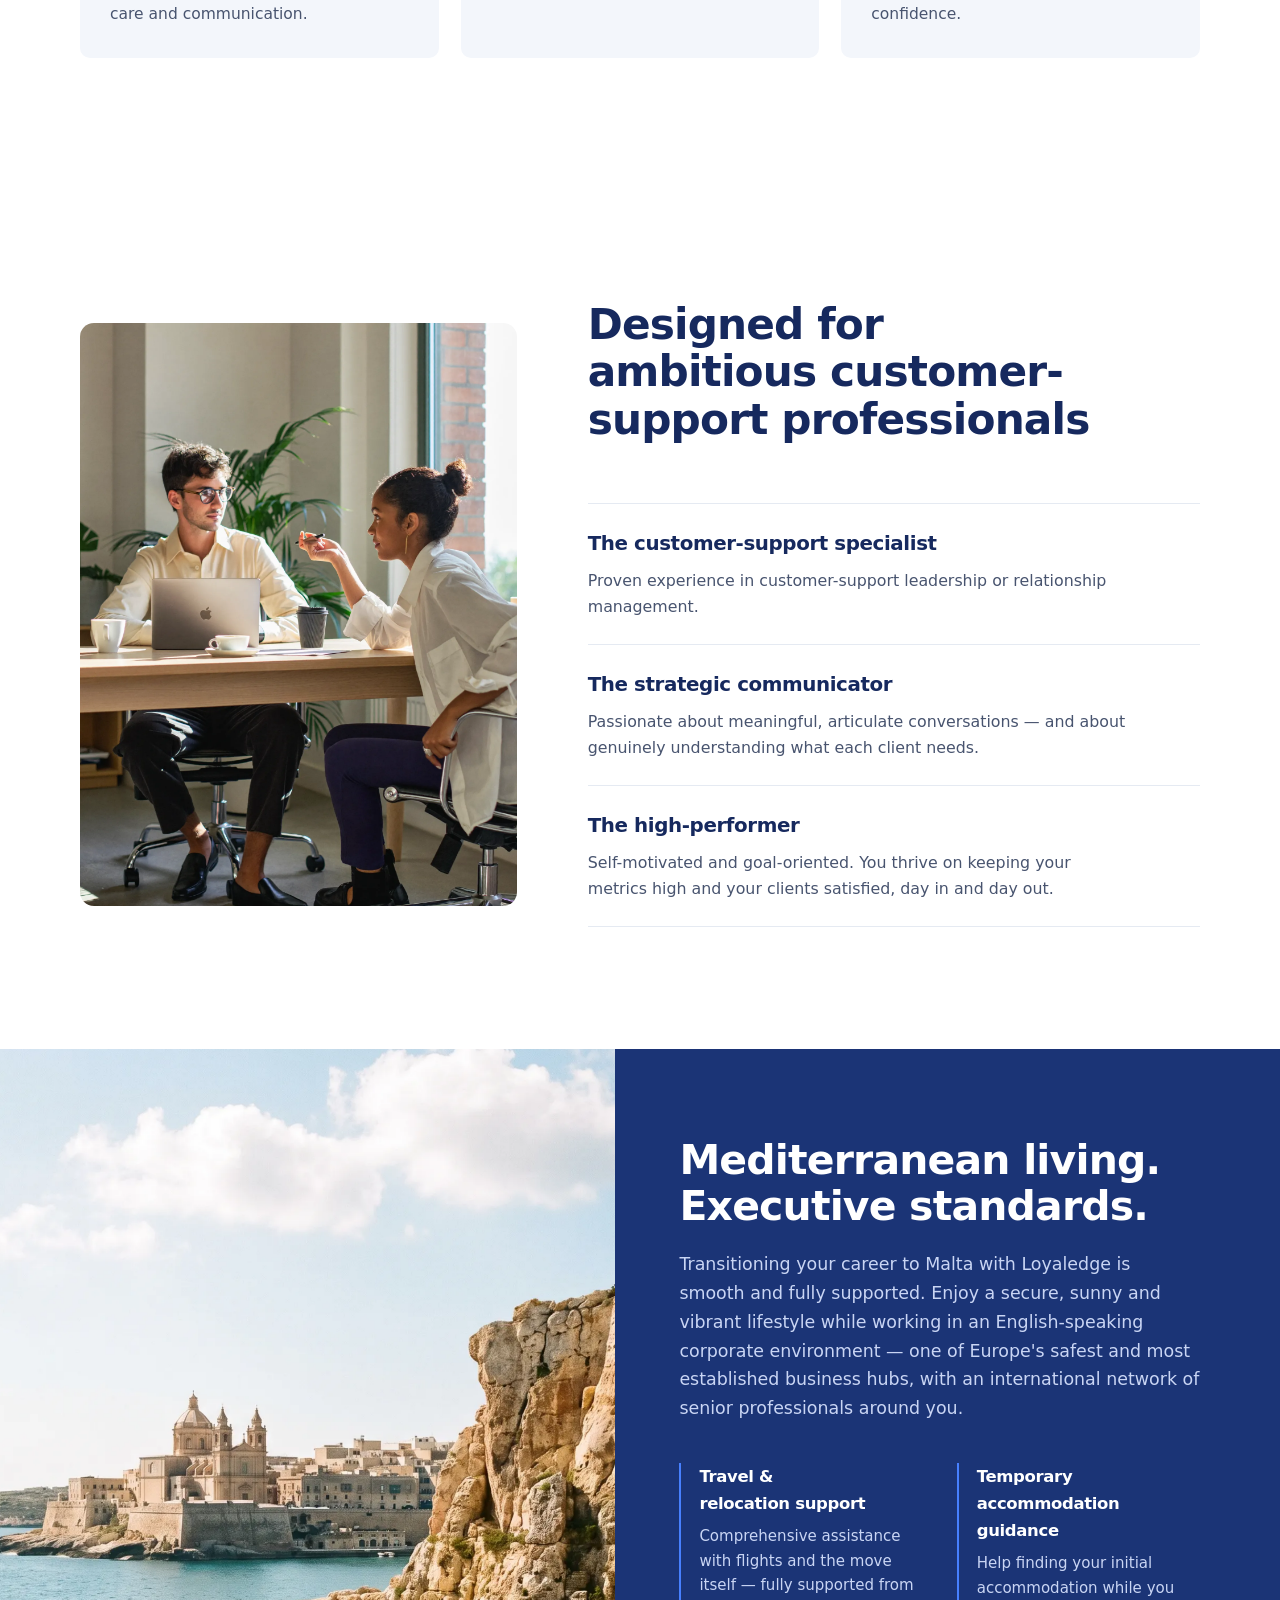
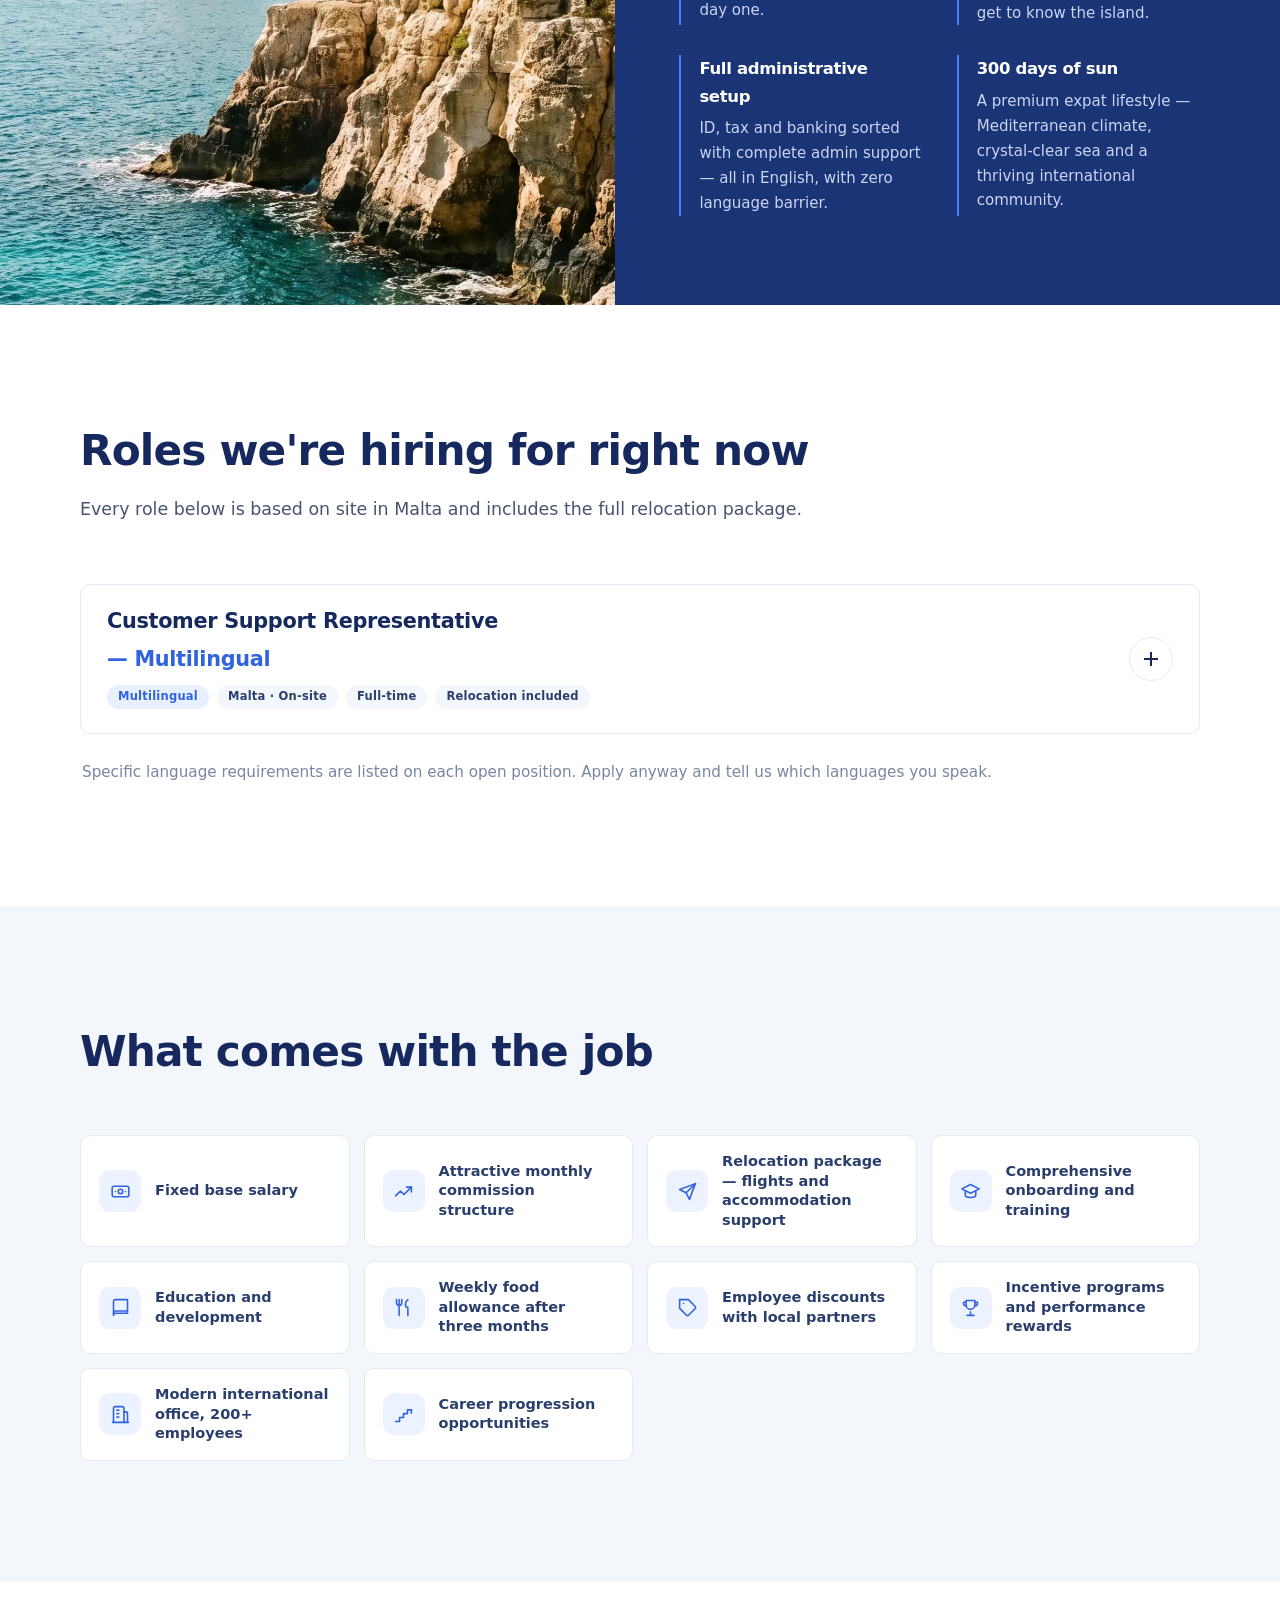
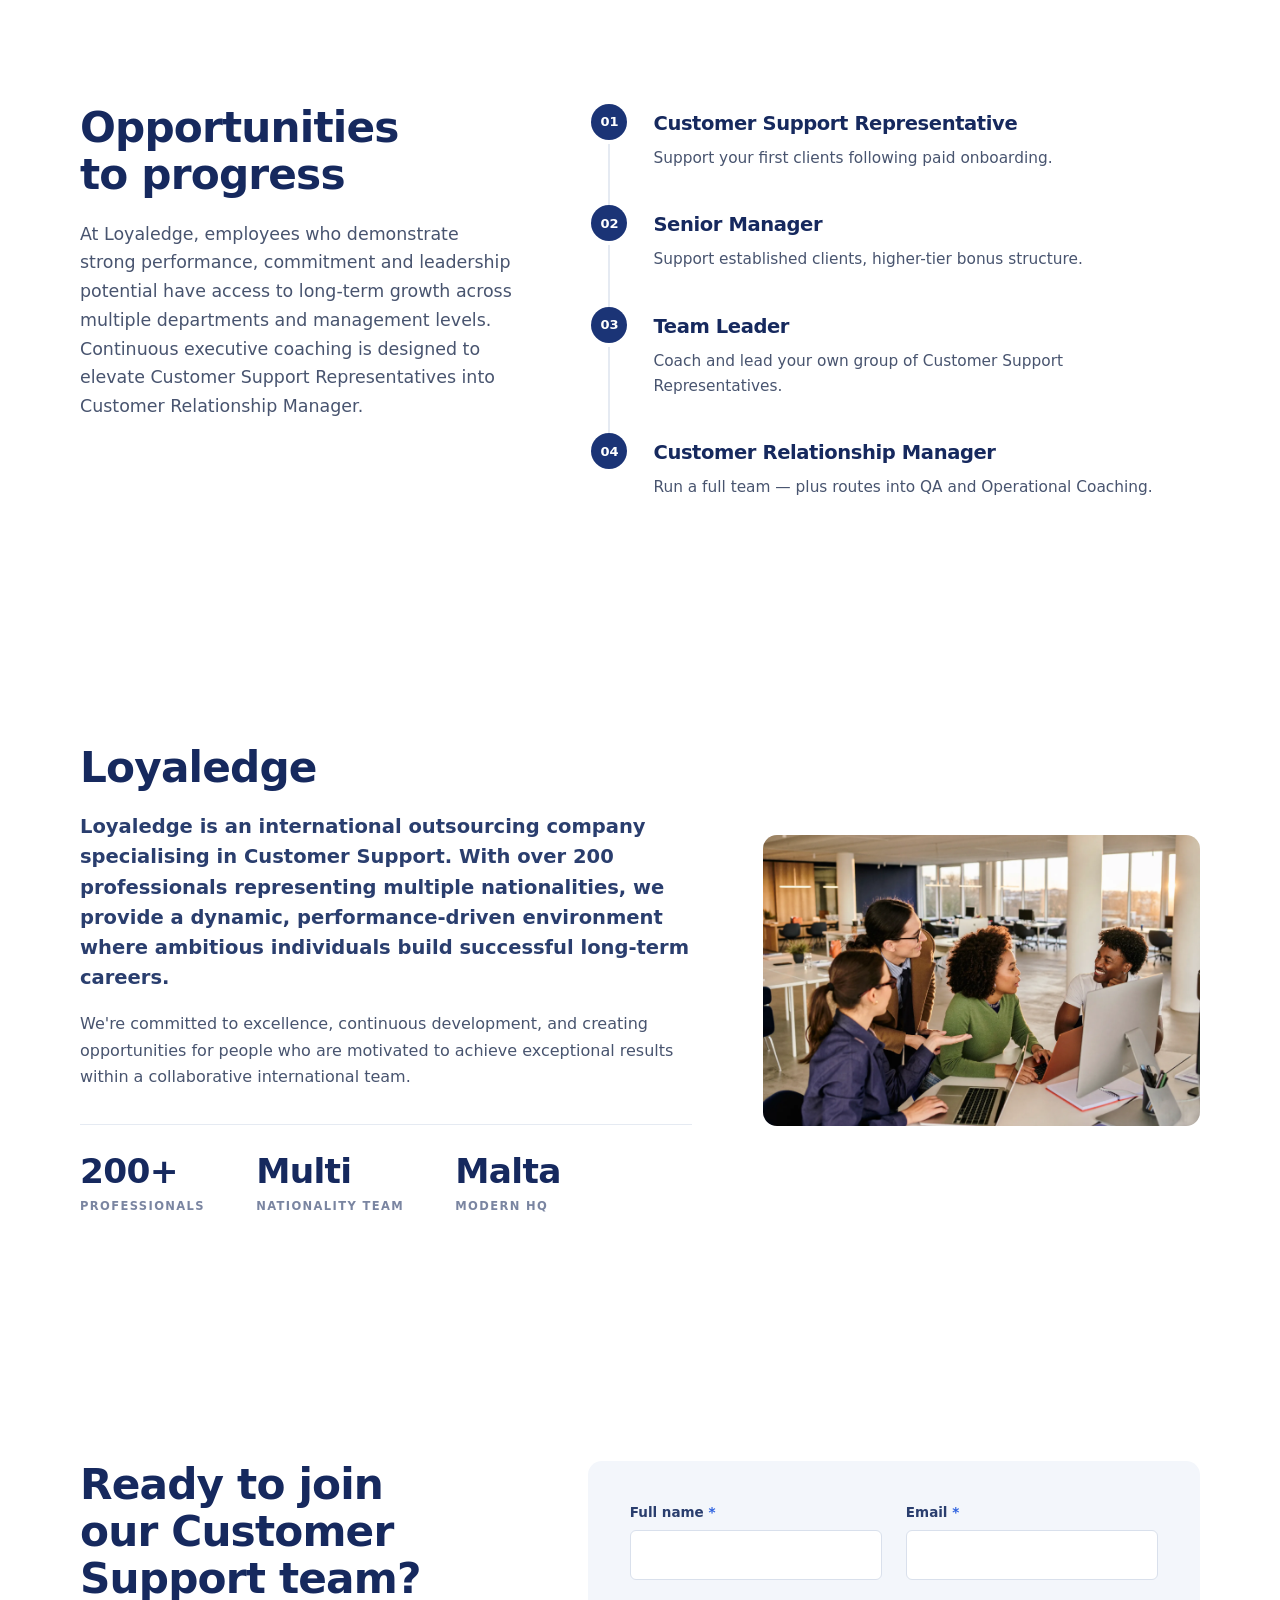
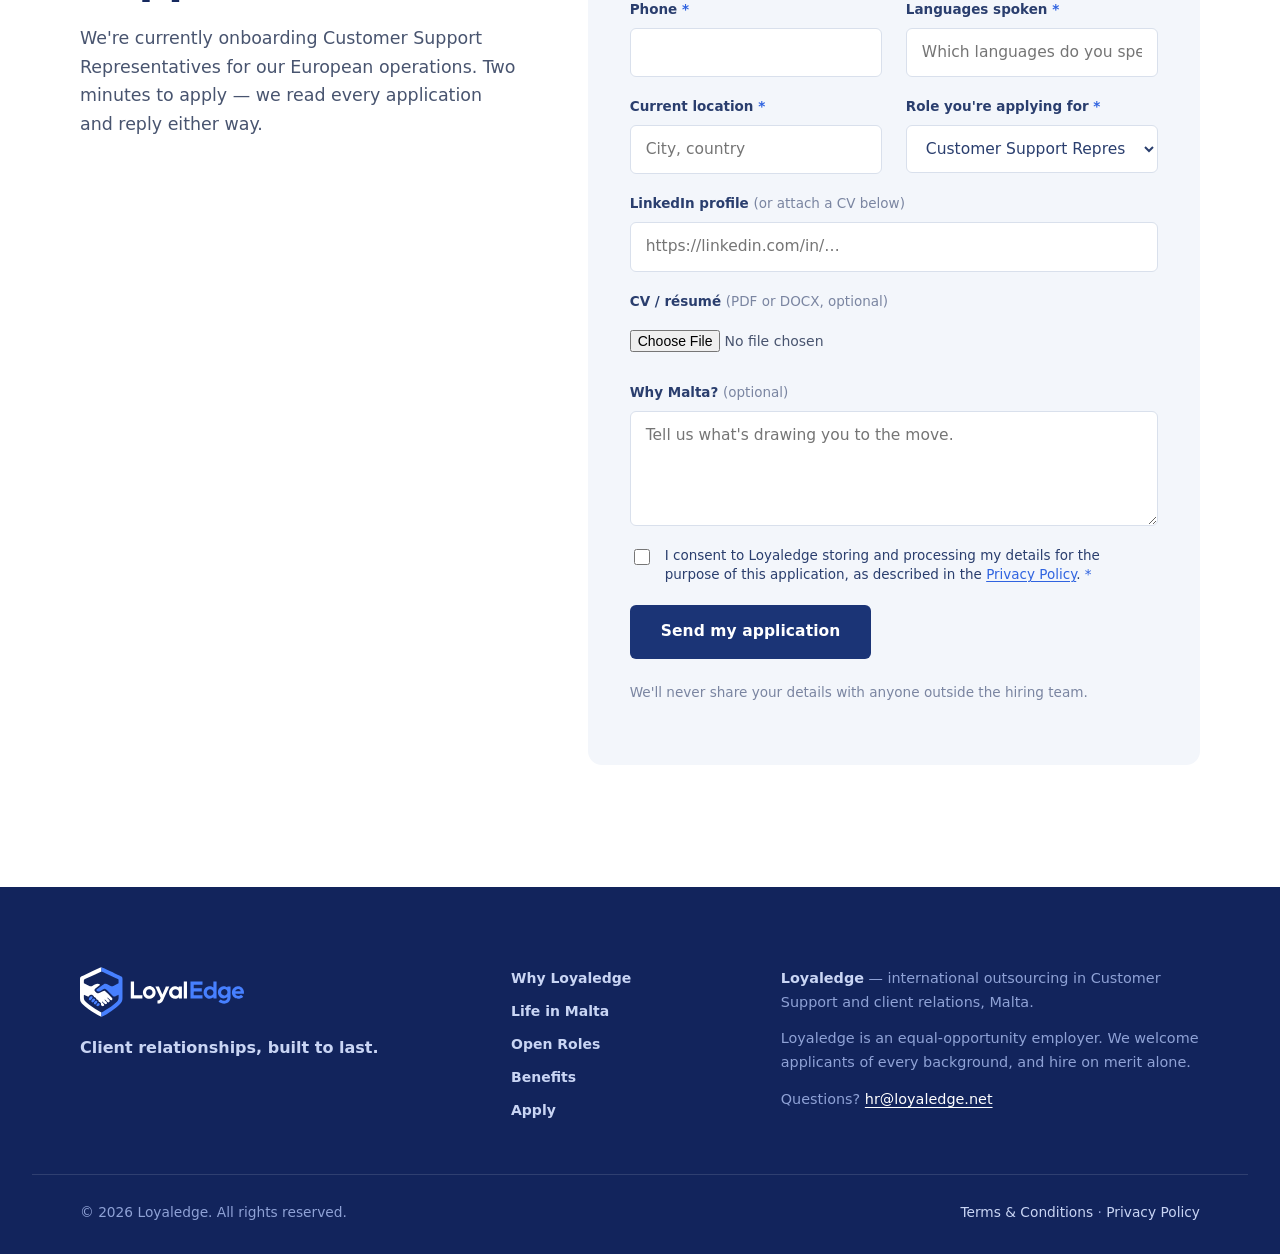
==== commit 89816197: "Apply legal review: Loyaledge branding, remove countries, add legal pages - Remove country names fro" ====
--- a/index.html
+++ b/index.html
@@ -3,7 +3,7 @@
 <head>
 <meta charset="utf-8">
 <meta name="viewport" content="width=device-width, initial-scale=1">
-<title>Loyaledge Careers — Customer Support Roles in Malta | Peak Services Ltd</title>
+<title>Loyaledge Careers — Customer Support Roles in Malta</title>
 <meta name="description" content="Join Loyaledge in Malta as a Customer Support Representative. Support an established book of clients, with rewards tied to the value you protect, full relocation support and paid training.">
 <meta name="theme-color" content="#FFFFFF">
 
@@ -29,7 +29,7 @@
   "employmentType": "FULL_TIME",
   "hiringOrganization": {
     "@type": "Organization",
-    "name": "Peak Services Ltd",
+    "name": "Loyaledge",
     "description": "International outsourcing company specialising in Customer Support and client relations."
   },
   "jobLocation": {
@@ -143,10 +143,10 @@
           <h3>High-touch relationship management</h3>
           <p class="prop-quote">"At Loyaledge, relationships are built to last."</p>
           <p>
-            You'll support an established book of clients across our European offices in
-            Sweden, Poland, and Italy. The focus is service quality and durable client
-            relationships, responding to client needs, keeping operations running smoothly,
-            and maintaining high standards of client care and communication.
+            You'll support an established book of clients across our European offices.
+            The focus is service quality and durable client relationships, responding to
+            client needs, keeping operations running smoothly, and maintaining high
+            standards of client care and communication.
           </p>
         </article>
 
@@ -403,7 +403,7 @@
       <header class="section-head reveal">
         <h2>Opportunities to progress</h2>
         <p class="section-sub">
-          At Peak Services, employees who demonstrate strong performance, commitment and leadership
+          At Loyaledge, employees who demonstrate strong performance, commitment and leadership
           potential have access to long-term growth across multiple departments and
           management levels. Continuous executive coaching is designed to elevate Customer
           Support Representatives into Customer Relationship Manager.
@@ -423,9 +423,9 @@
   <section class="section" id="about">
     <div class="wrap about-grid">
       <div class="reveal">
-        <h2>Peak Services Ltd</h2>
+        <h2>Loyaledge</h2>
         <p class="section-sub about-copy">
-          Peak Services Ltd is an international outsourcing company specialising in Customer
+          Loyaledge is an international outsourcing company specialising in Customer
           Support. With over 200 professionals representing multiple nationalities, we provide
           a dynamic, performance-driven environment where ambitious individuals build
           successful long-term careers.
@@ -521,8 +521,8 @@
           <label class="check">
             <input id="consent" name="consent" type="checkbox" required>
             <span>
-              I consent to Peak Services Ltd storing and processing my details for the purpose
-              of this application, as described in the <a href="#privacy">Privacy Notice</a>.
+              I consent to Loyaledge storing and processing my details for the purpose
+              of this application, as described in the <a href="privacy.html">Privacy Policy</a>.
               <span class="req" aria-hidden="true">*</span>
             </span>
           </label>
@@ -555,15 +555,15 @@
       <a href="#apply">Apply</a>
     </nav>
 
-    <div class="footer-legal" id="privacy">
-      <p><strong>Peak Services Ltd</strong> — international outsourcing in Customer Support and client relations, Malta.</p>
-      <p>Peak Services Ltd is an equal-opportunity employer. We welcome applicants of every background, and hire on merit alone.</p>
+    <div class="footer-legal">
+      <p><strong>Loyaledge</strong> — international outsourcing in Customer Support and client relations, Malta.</p>
+      <p>Loyaledge is an equal-opportunity employer. We welcome applicants of every background, and hire on merit alone.</p>
       <p class="footer-contact">Questions? <a href="mailto:hr@loyaledge.net">hr@loyaledge.net</a></p>
     </div>
   </div>
   <div class="wrap footer-bottom">
-    <p>&copy; <span id="year">2026</span> Peak Services Ltd. All rights reserved.</p>
-    <p><a href="#privacy">Privacy Notice</a></p>
+    <p>&copy; <span id="year">2026</span> Loyaledge. All rights reserved.</p>
+    <p><a href="terms.html">Terms &amp; Conditions</a> · <a href="privacy.html">Privacy Policy</a></p>
   </div>
 </footer>
 
--- a/styles.css
+++ b/styles.css
@@ -849,3 +849,44 @@
   .site-header, .scroll-progress, .skip-link, .menu-toggle { display: none; }
   .section-dark, .statband, .malta-band, .site-footer { background: #fff; color: #000; }
 }
+
+/* ==========================================================================
+   Legal pages (terms.html, privacy.html)
+   ========================================================================== */
+
+.legal-main { padding: clamp(52px, 7vw, 88px) 0 clamp(84px, 10vw, 132px); }
+.legal-wrap { max-width: 820px; }
+
+.legal-head {
+  margin-bottom: clamp(34px, 5vw, 52px);
+  padding-bottom: clamp(24px, 3vw, 34px);
+  border-bottom: 1px solid var(--hairline);
+}
+.legal-kicker {
+  margin: 0 0 14px;
+  font: 700 13px/1 var(--sans);
+  letter-spacing: .14em;
+  text-transform: uppercase;
+  color: var(--blue-700);
+}
+.legal-head h1 {
+  font-size: clamp(2rem, 4.2vw, 2.8rem);
+  line-height: 1.1;
+  margin: 0;
+}
+
+.legal-body h2 {
+  font-size: 1.22rem;
+  margin: 2.1em 0 .65em;
+}
+.legal-body h2:first-child { margin-top: 0; }
+.legal-body p { margin-bottom: 1.05em; }
+.legal-body ul {
+  list-style: disc;
+  padding-left: 1.5em;
+  margin: 0 0 1.05em;
+}
+.legal-body li { margin-bottom: .45em; padding-left: .2em; }
+.legal-body li::marker { color: var(--blue); }
+.legal-body strong { color: var(--ink-soft); }
+.legal-body a { text-decoration: underline; text-underline-offset: 3px; }
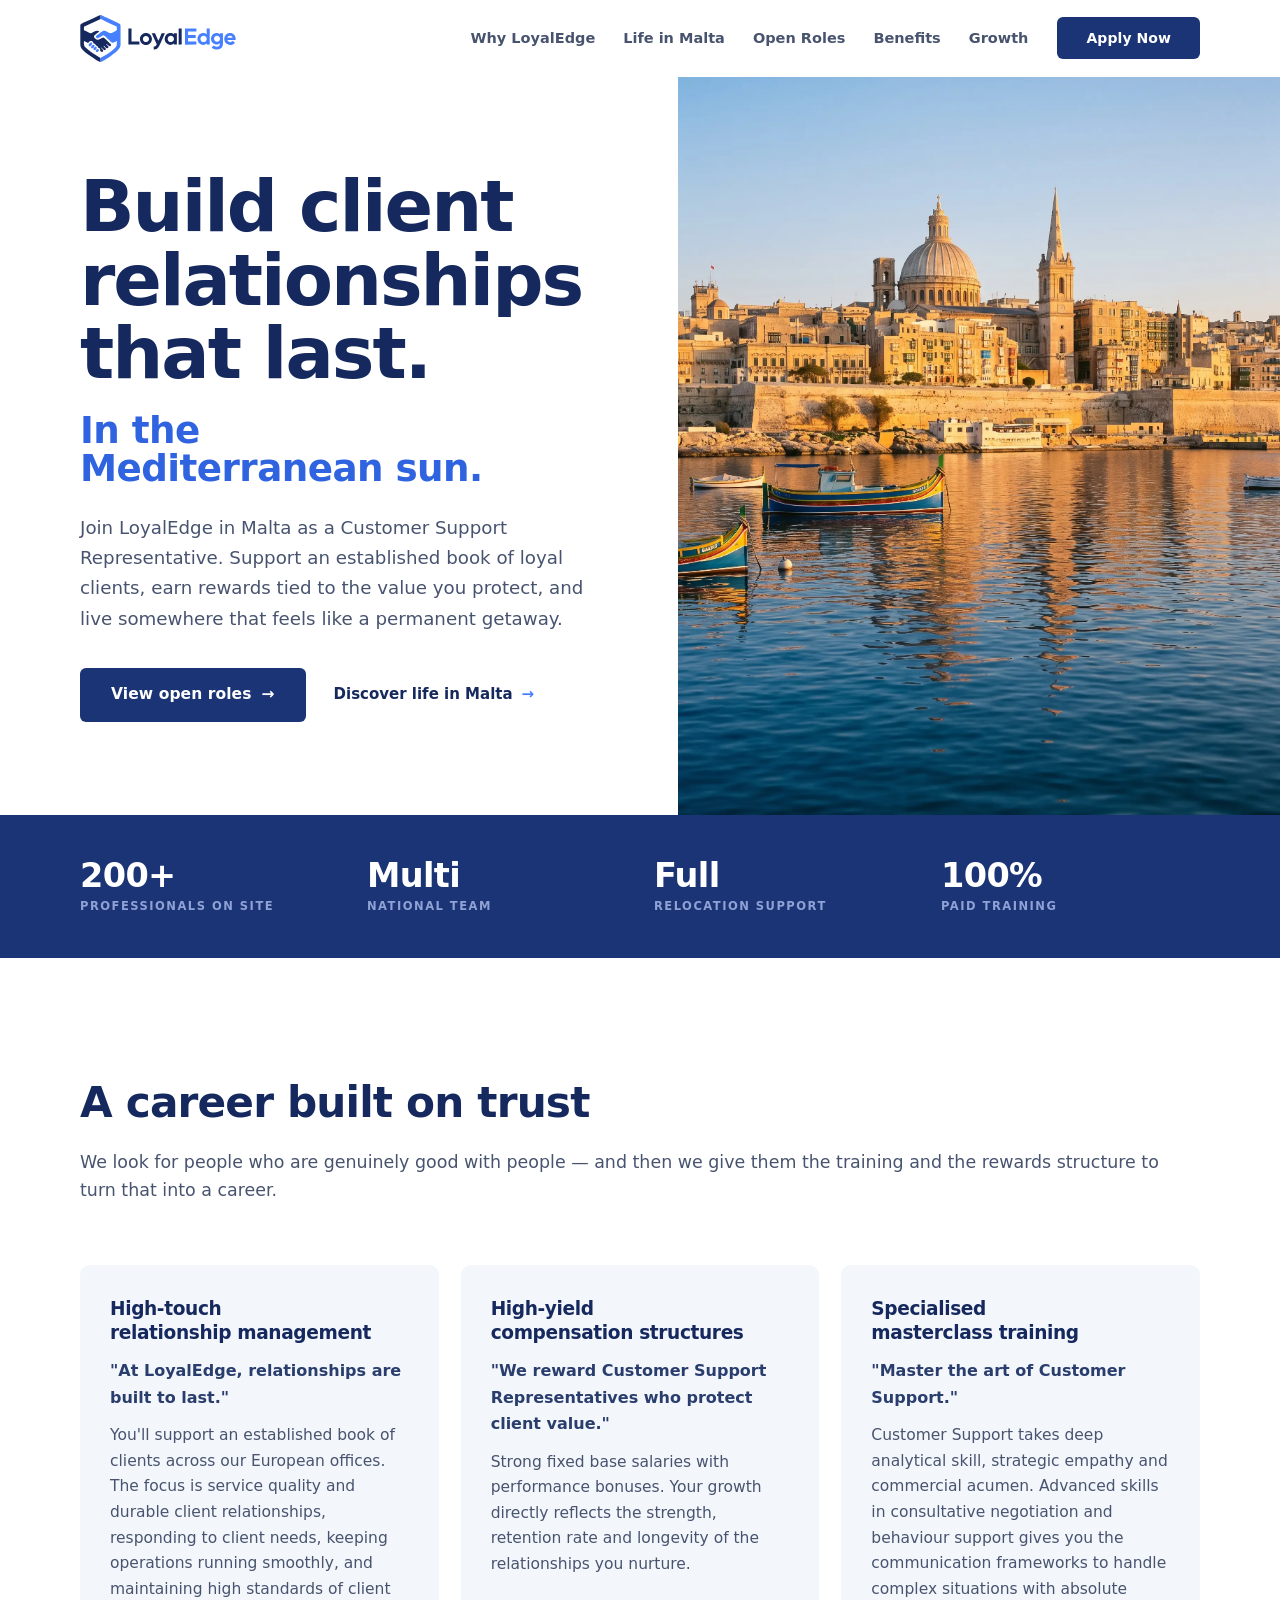
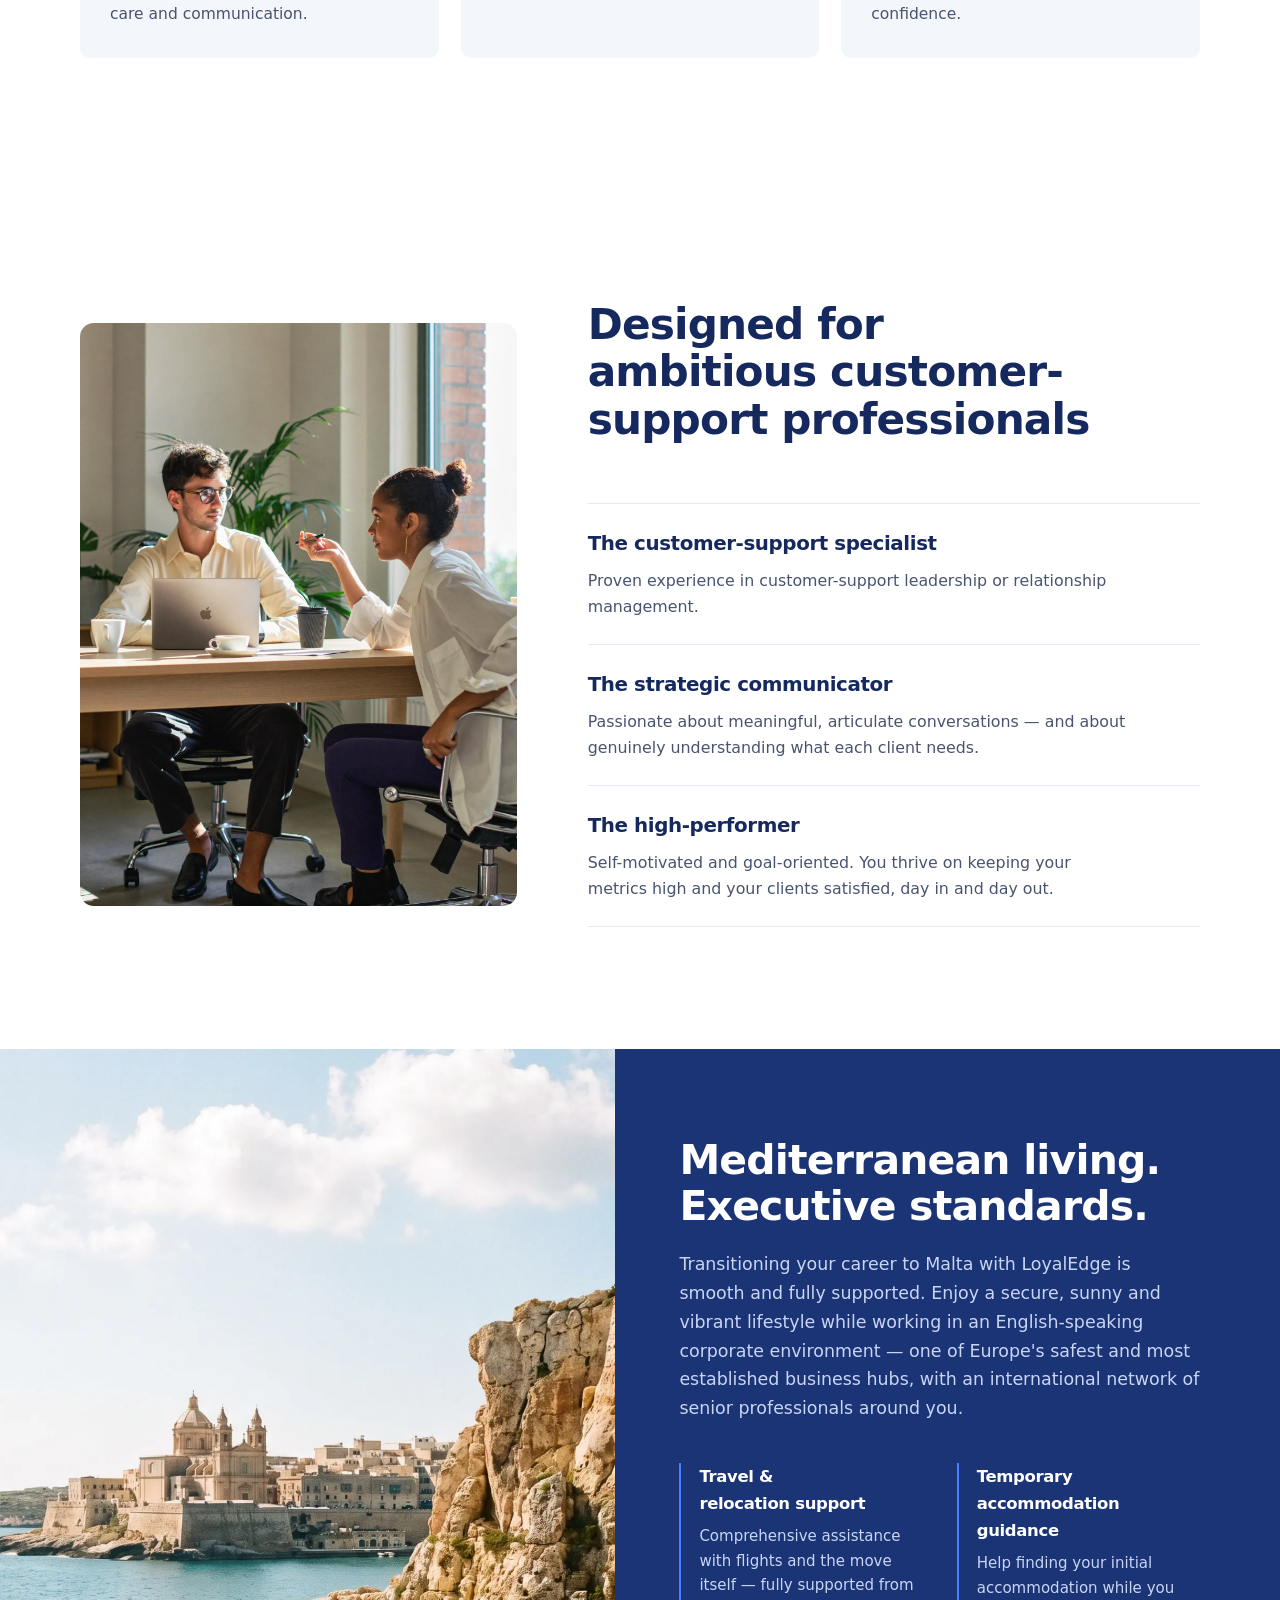
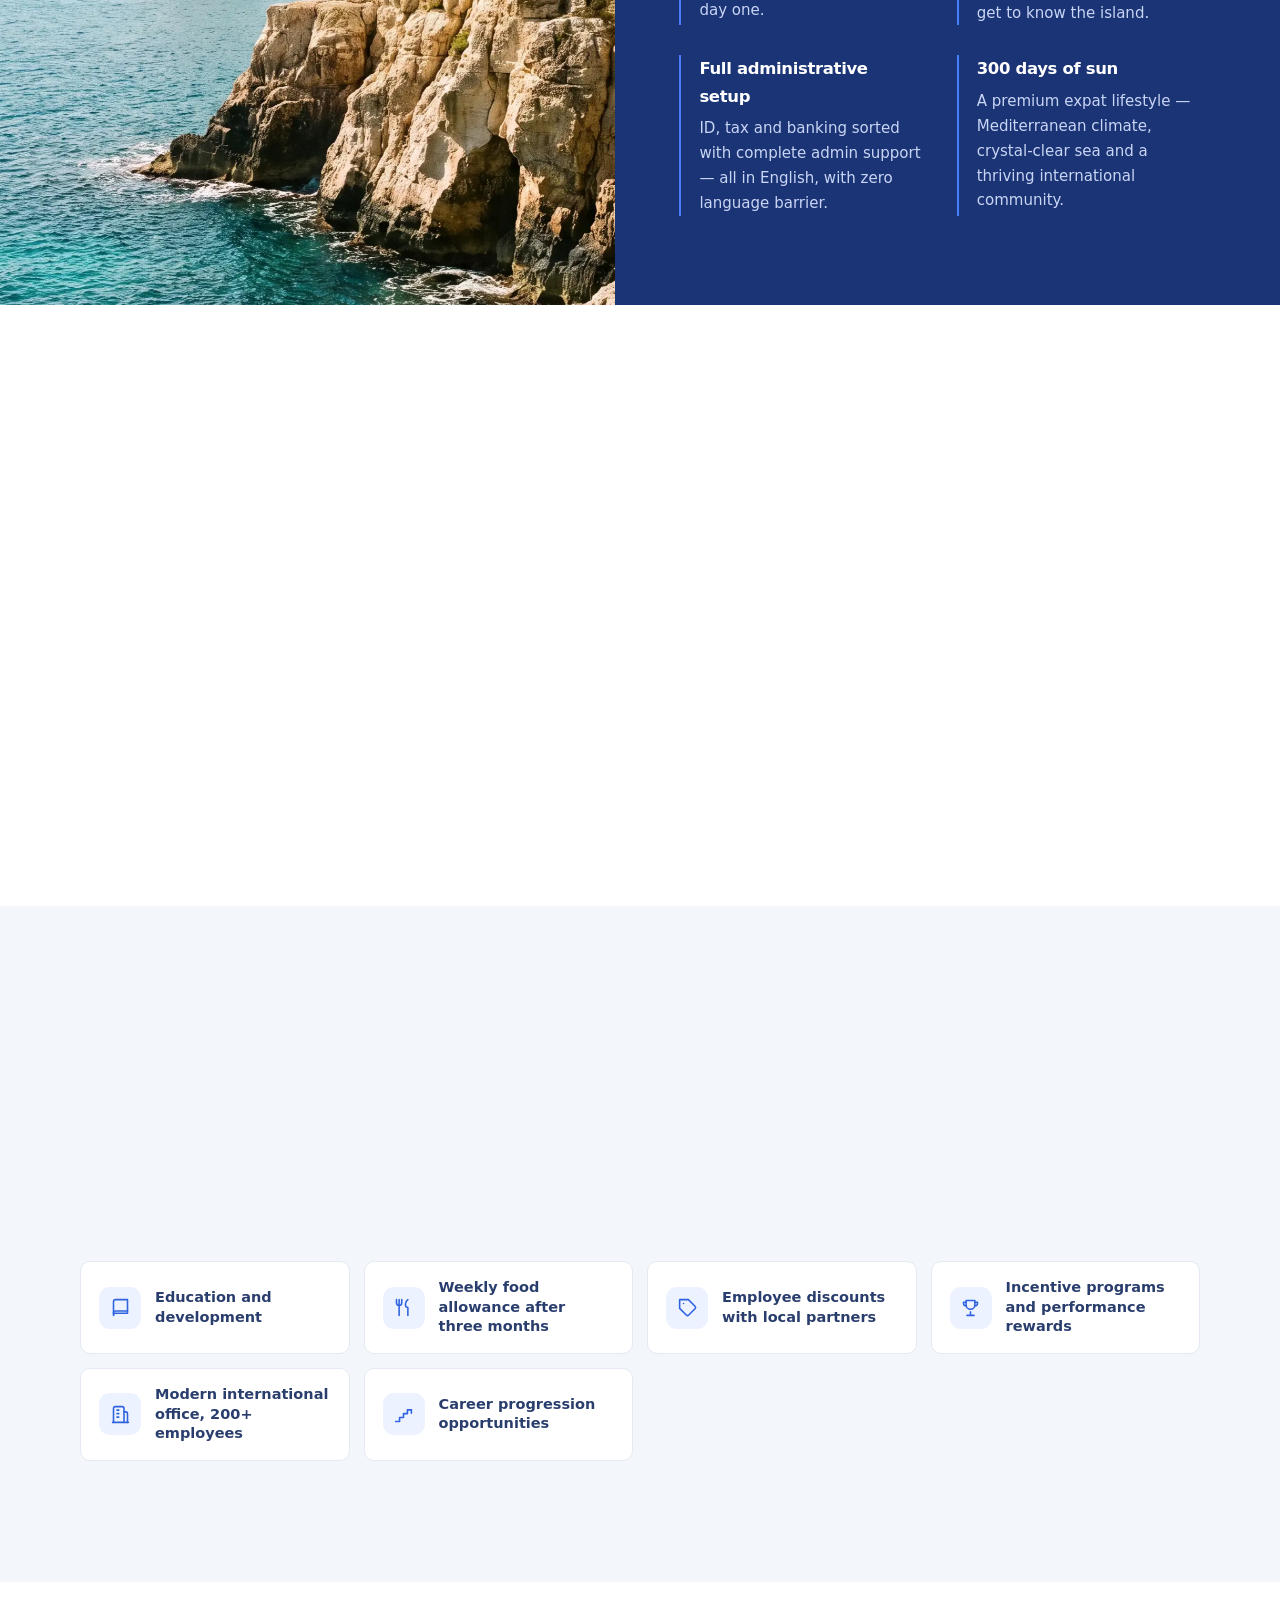
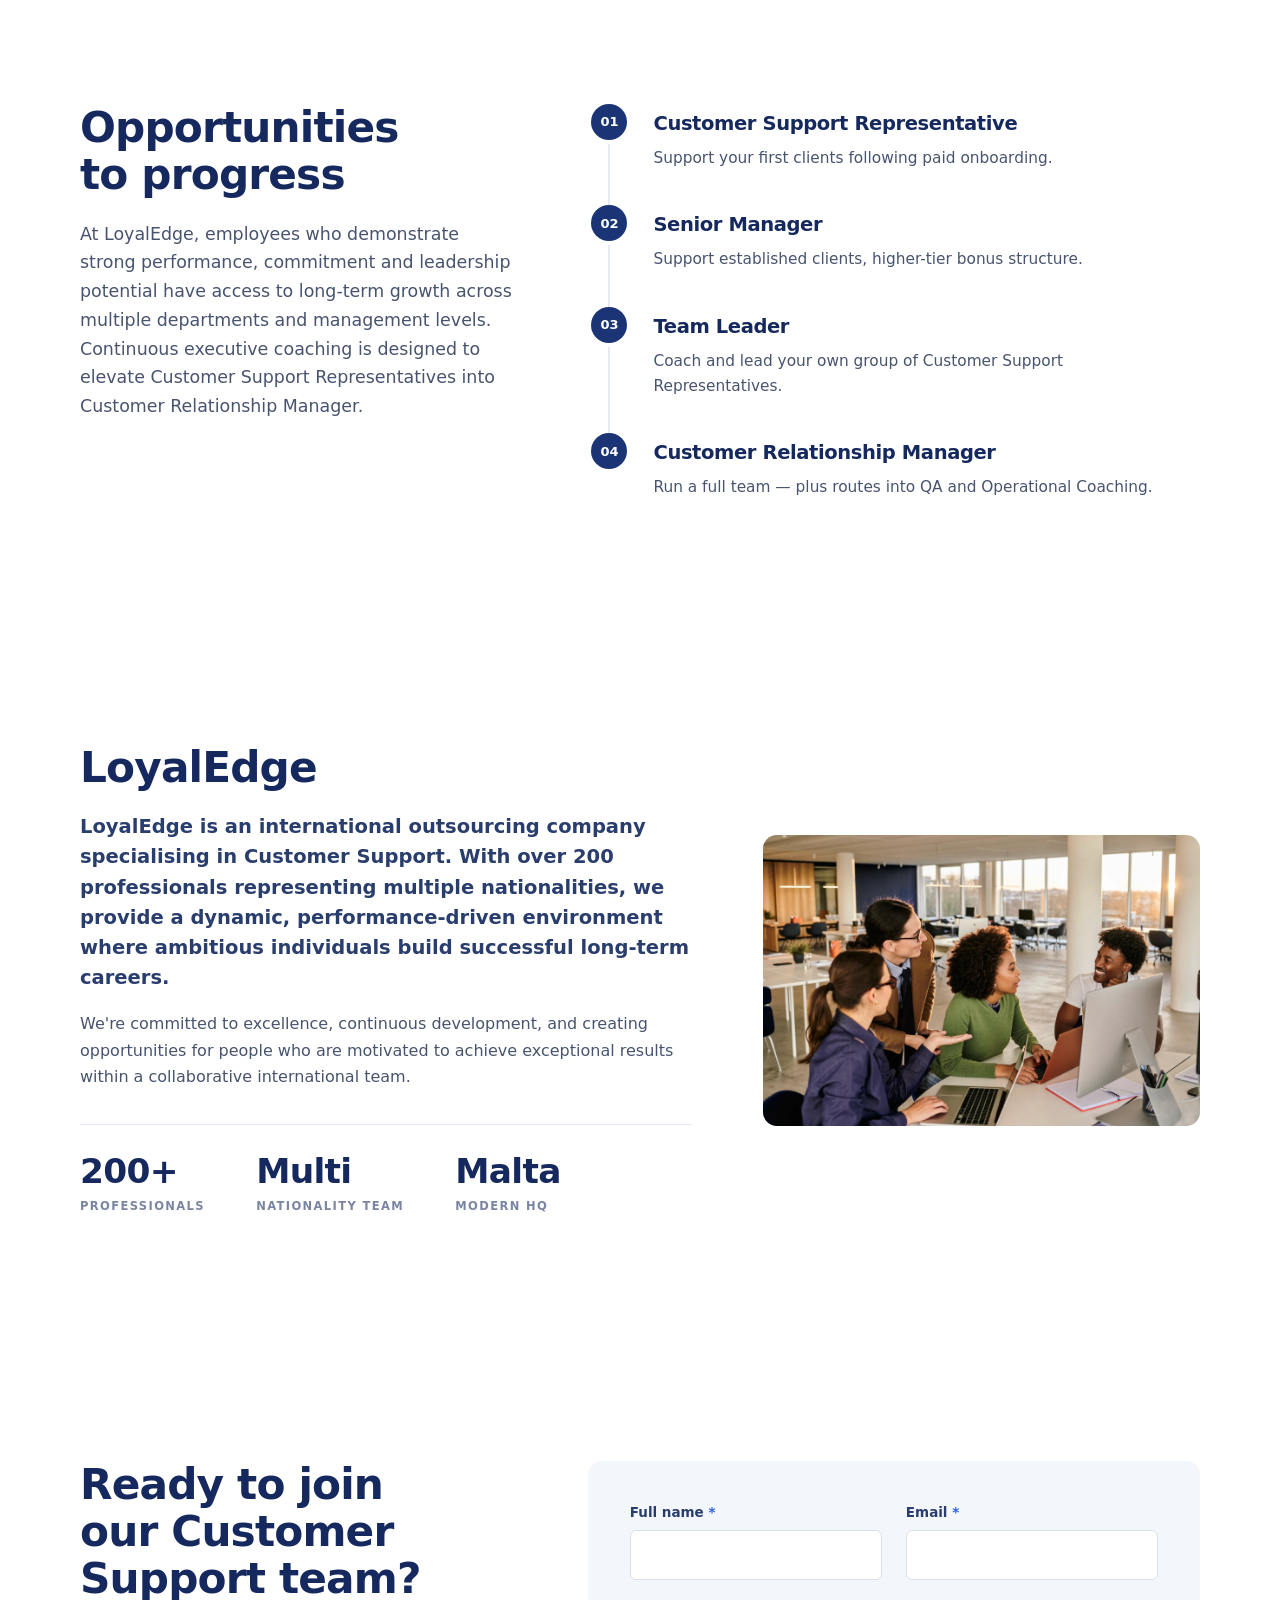
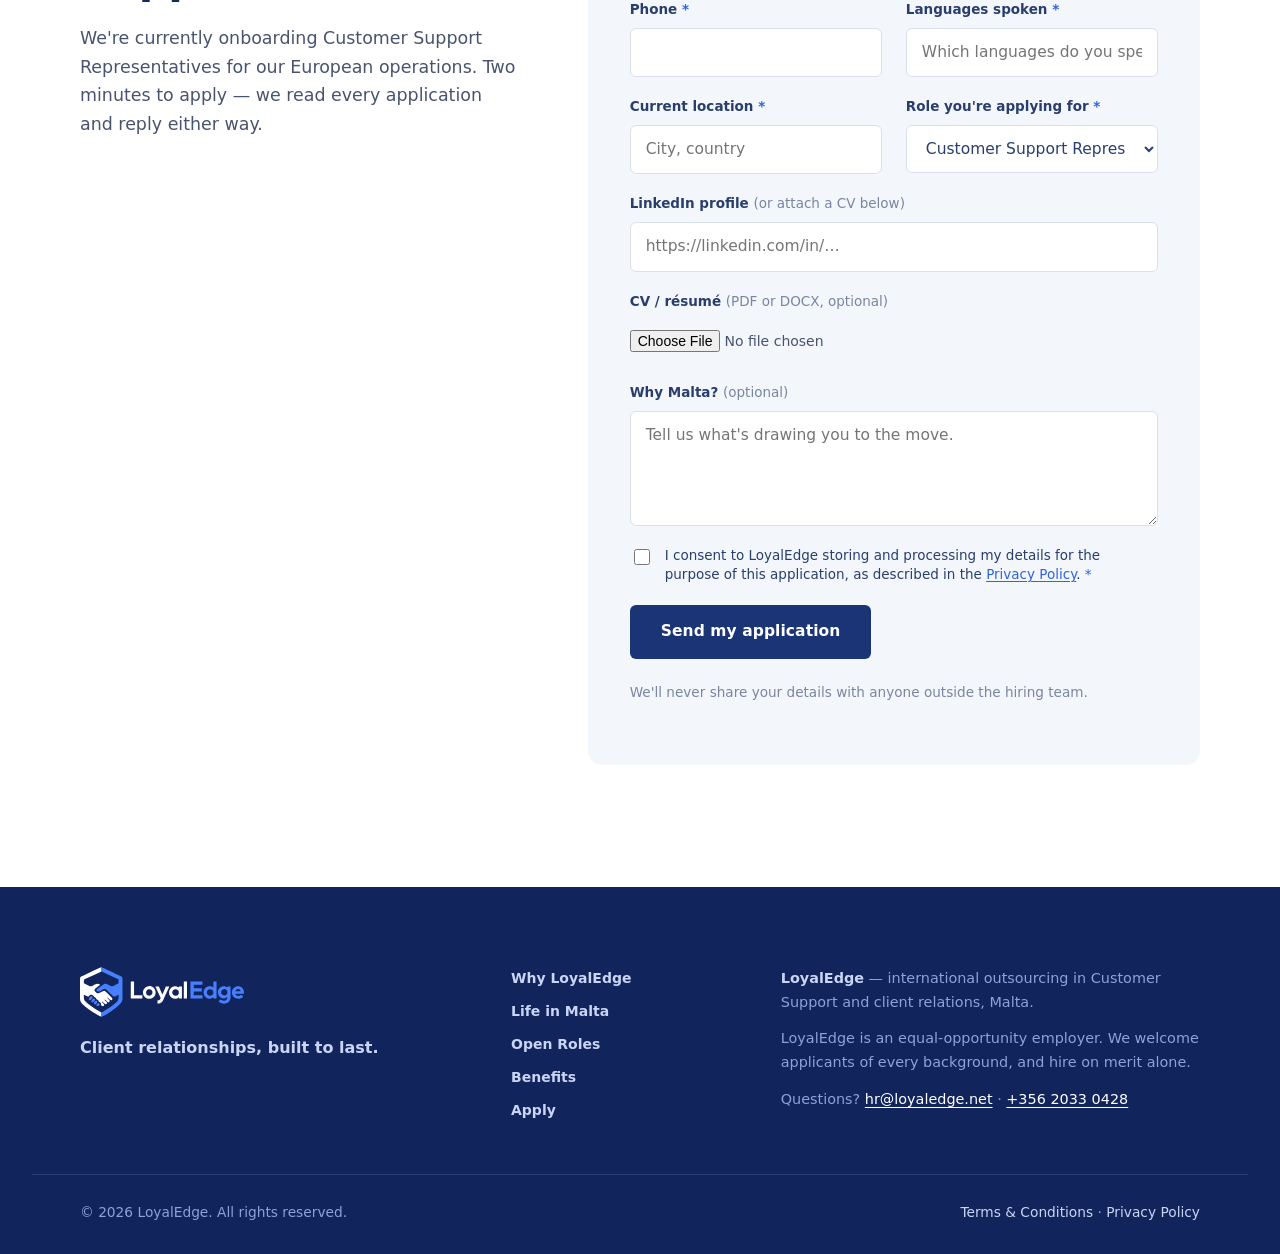
==== commit cea5a89c: "Rebrand to LoyalEdge and add phone contact to footer - Capitalise the brand as "LoyalEdge" across al" ====
--- a/index.html
+++ b/index.html
@@ -3,16 +3,16 @@
 <head>
 <meta charset="utf-8">
 <meta name="viewport" content="width=device-width, initial-scale=1">
-<title>Loyaledge Careers — Customer Support Roles in Malta</title>
-<meta name="description" content="Join Loyaledge in Malta as a Customer Support Representative. Support an established book of clients, with rewards tied to the value you protect, full relocation support and paid training.">
+<title>LoyalEdge Careers — Customer Support Roles in Malta</title>
+<meta name="description" content="Join LoyalEdge in Malta as a Customer Support Representative. Support an established book of clients, with rewards tied to the value you protect, full relocation support and paid training.">
 <meta name="theme-color" content="#FFFFFF">
 
 <meta property="og:type" content="website">
-<meta property="og:title" content="Loyaledge Careers — Customer Support Roles in Malta">
+<meta property="og:title" content="LoyalEdge Careers — Customer Support Roles in Malta">
 <meta property="og:description" content="Build client relationships that last, in the Mediterranean sun. Paid training, performance rewards, full relocation support.">
-<meta property="og:site_name" content="Loyaledge">
+<meta property="og:site_name" content="LoyalEdge">
 <meta name="twitter:card" content="summary_large_image">
-<meta name="twitter:title" content="Loyaledge Careers — Customer Support Roles in Malta">
+<meta name="twitter:title" content="LoyalEdge Careers — Customer Support Roles in Malta">
 <meta name="twitter:description" content="Build client relationships that last, in the Mediterranean sun.">
 
 <link rel="icon" href="data:image/svg+xml,%3Csvg xmlns='http://www.w3.org/2000/svg' viewBox='0 0 271 316'%3E%3Cpath d='M136.7 315.7C128.6 314.4 110.6 303.7 102.5 298.6 70.9 278.4 37.7 258.1 12 230.6-2.1 215.4.1 197.7.1 178.7l.1-45-.1-39.2c0-7.2-.2-14.5.1-21.7.4-8.3 2.8-11.4 10.2-15 8.4-4 16.8-7.8 25.2-11.7l49.2-22.9 30.9-14.4C121.4 6.1 130.7 1.4 136.5 0c.2 8.8-.2 19.1.3 27.3-34.2 14.4-67.7 32-101.7 46.8-2.8 1.2-8.2 3.5-9.4 6-1.8 3.5-1 19.4-1 22.4 10.6 5 21.3 10 31.8 15.2 6.6 3.3 12.3 6.2 19.7 3 17.8-7.5 32.9-23 52.6-9.5-10.5 8.1-22.9 16.5-32.6 25.3-6.2 5.6-4.8 12.4.3 17.7 21.6 26.4 38-.7 59.4-4.8 3.8-.7 41 38.1 46.4 43 4.3 3.9 6.4 10.1 1.1 14.8-9.9 8.6-23.2-14.9-29-14.9-2.6 7.5 28.5 19.2 9.6 29.7-8.6 4.8-19.2-14.9-25.9-16.9l-1.2 1.1c.2 6.2 22.3 16.3 13.3 25.5-10.1 10.3-20.7-8.7-28.4-14.2h-1.2c-1.2 1.6-1 .8-.9 2.6 4.5 5 15 13.3 14.7 19-.2 2-1.1 4-2.7 5.3-6.6 5.8-13.6-.2-18.2-5 2.9-11.1-2.3-18.5-13.2-21.2-3.3-9.9-5.5-11.4-15.2-14.9-.5-3.8-2.9-9.1-5.8-10.6-8.3-4.2-8.8-.8-12.1-10.1-1.8-5.2-12.1-10.6-17.6-8.6-7.5 1.5-11.7 7-16.2 12.4-9.4-3.6-19.4-8.5-28.6-12.8-.2 17.1-2.9 32 10.4 44.1 24.6 22.5 72.4 55.7 101.5 69.6-.1 9-.1 18 0 26.9z' fill='%231B3476'/%3E%3Cpath d='M136.5 0c5.7.7 115 52.5 127 59 1.8.9 3.3 2.2 4.5 3.8 4 5.4 2.8 23.8 2.7 31.1l-.1 40.1.1 45.9c0 6.8.3 22.8-1 29.1-5.5 27.7-49.7 55.8-71.2 71.5-9.7 7-51.8 34.5-61.8 35.2-.1-9-.1-17.9 0-26.9 3.5-1.3 15.1-8.5 18.9-10.8 28-17.3 55.9-35.9 79.8-58.6 13.5-12.8 10.5-25.9 10.4-44-6.9 3.3-22.6 12.8-29.9 11.7-8.3-1.3-46.1-47.7-56.7-50-11.6-2.5-29.1 19.3-42.2 18.4-4.5-.3-8.3-3.3-11.2-6.7-1.3-1.5-1.9-2.7-1.8-4.6 3.9-5.5 40.3-31.7 47.7-36.2 17.5-7.9 31.2 7.8 46.5 13.2 10.2 3.6 20.3-5.3 29.3-9.3 6-2.7 12.3-6.2 18.2-9.2.1-7.9 0-15.8-.1-23.7-4.4-2.9-11.3-5.9-16.1-8.2l-27.1-12.8-40.7-19.4c-7.7-3.6-17.1-8.4-24.9-11.4-.4-8.3 0-18.6-.2-27.3z' fill='%234780FF'/%3E%3C/svg%3E">
@@ -29,7 +29,7 @@
   "employmentType": "FULL_TIME",
   "hiringOrganization": {
     "@type": "Organization",
-    "name": "Loyaledge",
+    "name": "LoyalEdge",
     "description": "International outsourcing company specialising in Customer Support and client relations."
   },
   "jobLocation": {
@@ -69,12 +69,12 @@
 
 <header class="site-header" id="siteHeader">
   <div class="wrap header-inner">
-    <a class="logo" href="#top" aria-label="Loyaledge home">
+    <a class="logo" href="#top" aria-label="LoyalEdge home">
       <svg class="logo-svg" role="img" aria-hidden="true"><use href="#loyaledge"></use></svg>
     </a>
 
     <nav class="nav" id="nav" aria-label="Main">
-      <a href="#why">Why Loyaledge</a>
+      <a href="#why">Why LoyalEdge</a>
       <a href="#malta">Life in Malta</a>
       <a href="#roles">Open Roles</a>
       <a href="#benefits">Benefits</a>
@@ -100,7 +100,7 @@
         <span class="hl hl-acc" style="--l:4"><span class="acc">In the Mediterranean sun.</span></span>
       </h1>
       <p class="lede reveal-load" style="--l:5">
-        Join Loyaledge in Malta as a Customer Support Representative. Support an established
+        Join LoyalEdge in Malta as a Customer Support Representative. Support an established
         book of loyal clients, earn rewards tied to the value you protect, and live somewhere
         that feels like a permanent getaway.
       </p>
@@ -141,7 +141,7 @@
       <div class="props">
         <article class="prop reveal">
           <h3>High-touch relationship management</h3>
-          <p class="prop-quote">"At Loyaledge, relationships are built to last."</p>
+          <p class="prop-quote">"At LoyalEdge, relationships are built to last."</p>
           <p>
             You'll support an established book of clients across our European offices.
             The focus is service quality and durable client relationships, responding to
@@ -224,7 +224,7 @@
       <header class="reveal">
         <h2>Mediterranean living. Executive standards.</h2>
         <p class="section-sub">
-          Transitioning your career to Malta with Loyaledge is smooth and fully supported.
+          Transitioning your career to Malta with LoyalEdge is smooth and fully supported.
           Enjoy a secure, sunny and vibrant lifestyle while working in an English-speaking
           corporate environment — one of Europe's safest and most established business hubs,
           with an international network of senior professionals around you.
@@ -403,7 +403,7 @@
       <header class="section-head reveal">
         <h2>Opportunities to progress</h2>
         <p class="section-sub">
-          At Loyaledge, employees who demonstrate strong performance, commitment and leadership
+          At LoyalEdge, employees who demonstrate strong performance, commitment and leadership
           potential have access to long-term growth across multiple departments and
           management levels. Continuous executive coaching is designed to elevate Customer
           Support Representatives into Customer Relationship Manager.
@@ -423,9 +423,9 @@
   <section class="section" id="about">
     <div class="wrap about-grid">
       <div class="reveal">
-        <h2>Loyaledge</h2>
+        <h2>LoyalEdge</h2>
         <p class="section-sub about-copy">
-          Loyaledge is an international outsourcing company specialising in Customer
+          LoyalEdge is an international outsourcing company specialising in Customer
           Support. With over 200 professionals representing multiple nationalities, we provide
           a dynamic, performance-driven environment where ambitious individuals build
           successful long-term careers.
@@ -521,7 +521,7 @@
           <label class="check">
             <input id="consent" name="consent" type="checkbox" required>
             <span>
-              I consent to Loyaledge storing and processing my details for the purpose
+              I consent to LoyalEdge storing and processing my details for the purpose
               of this application, as described in the <a href="privacy.html">Privacy Policy</a>.
               <span class="req" aria-hidden="true">*</span>
             </span>
@@ -543,12 +543,12 @@
 <footer class="site-footer">
   <div class="wrap footer-inner">
     <div class="footer-brand">
-      <svg class="logo-svg logo-svg--footer" role="img" aria-label="Loyaledge"><use href="#loyaledge"></use></svg>
+      <svg class="logo-svg logo-svg--footer" role="img" aria-label="LoyalEdge"><use href="#loyaledge"></use></svg>
       <p>Client relationships, built to last.</p>
     </div>
 
     <nav class="footer-nav" aria-label="Footer">
-      <a href="#why">Why Loyaledge</a>
+      <a href="#why">Why LoyalEdge</a>
       <a href="#malta">Life in Malta</a>
       <a href="#roles">Open Roles</a>
       <a href="#benefits">Benefits</a>
@@ -556,13 +556,13 @@
     </nav>
 
     <div class="footer-legal">
-      <p><strong>Loyaledge</strong> — international outsourcing in Customer Support and client relations, Malta.</p>
-      <p>Loyaledge is an equal-opportunity employer. We welcome applicants of every background, and hire on merit alone.</p>
-      <p class="footer-contact">Questions? <a href="mailto:hr@loyaledge.net">hr@loyaledge.net</a></p>
+      <p><strong>LoyalEdge</strong> — international outsourcing in Customer Support and client relations, Malta.</p>
+      <p>LoyalEdge is an equal-opportunity employer. We welcome applicants of every background, and hire on merit alone.</p>
+      <p class="footer-contact">Questions? <a href="mailto:hr@loyaledge.net">hr@loyaledge.net</a> &middot; <a href="tel:+35620330428">+356 2033 0428</a></p>
     </div>
   </div>
   <div class="wrap footer-bottom">
-    <p>&copy; <span id="year">2026</span> Loyaledge. All rights reserved.</p>
+    <p>&copy; <span id="year">2026</span> LoyalEdge. All rights reserved.</p>
     <p><a href="terms.html">Terms &amp; Conditions</a> · <a href="privacy.html">Privacy Policy</a></p>
   </div>
 </footer>
--- a/styles.css
+++ b/styles.css
@@ -1,5 +1,5 @@
 /* ==========================================================================
-   Loyaledge careers — v3: all-sans corporate, photography-led.
+   LoyalEdge careers — v3: all-sans corporate, photography-led.
    White ground, flat quiet panels, brand navy #1B3476 / blue #4780FF.
    No external requests: system faces, local images only. No italics.
    ========================================================================== */
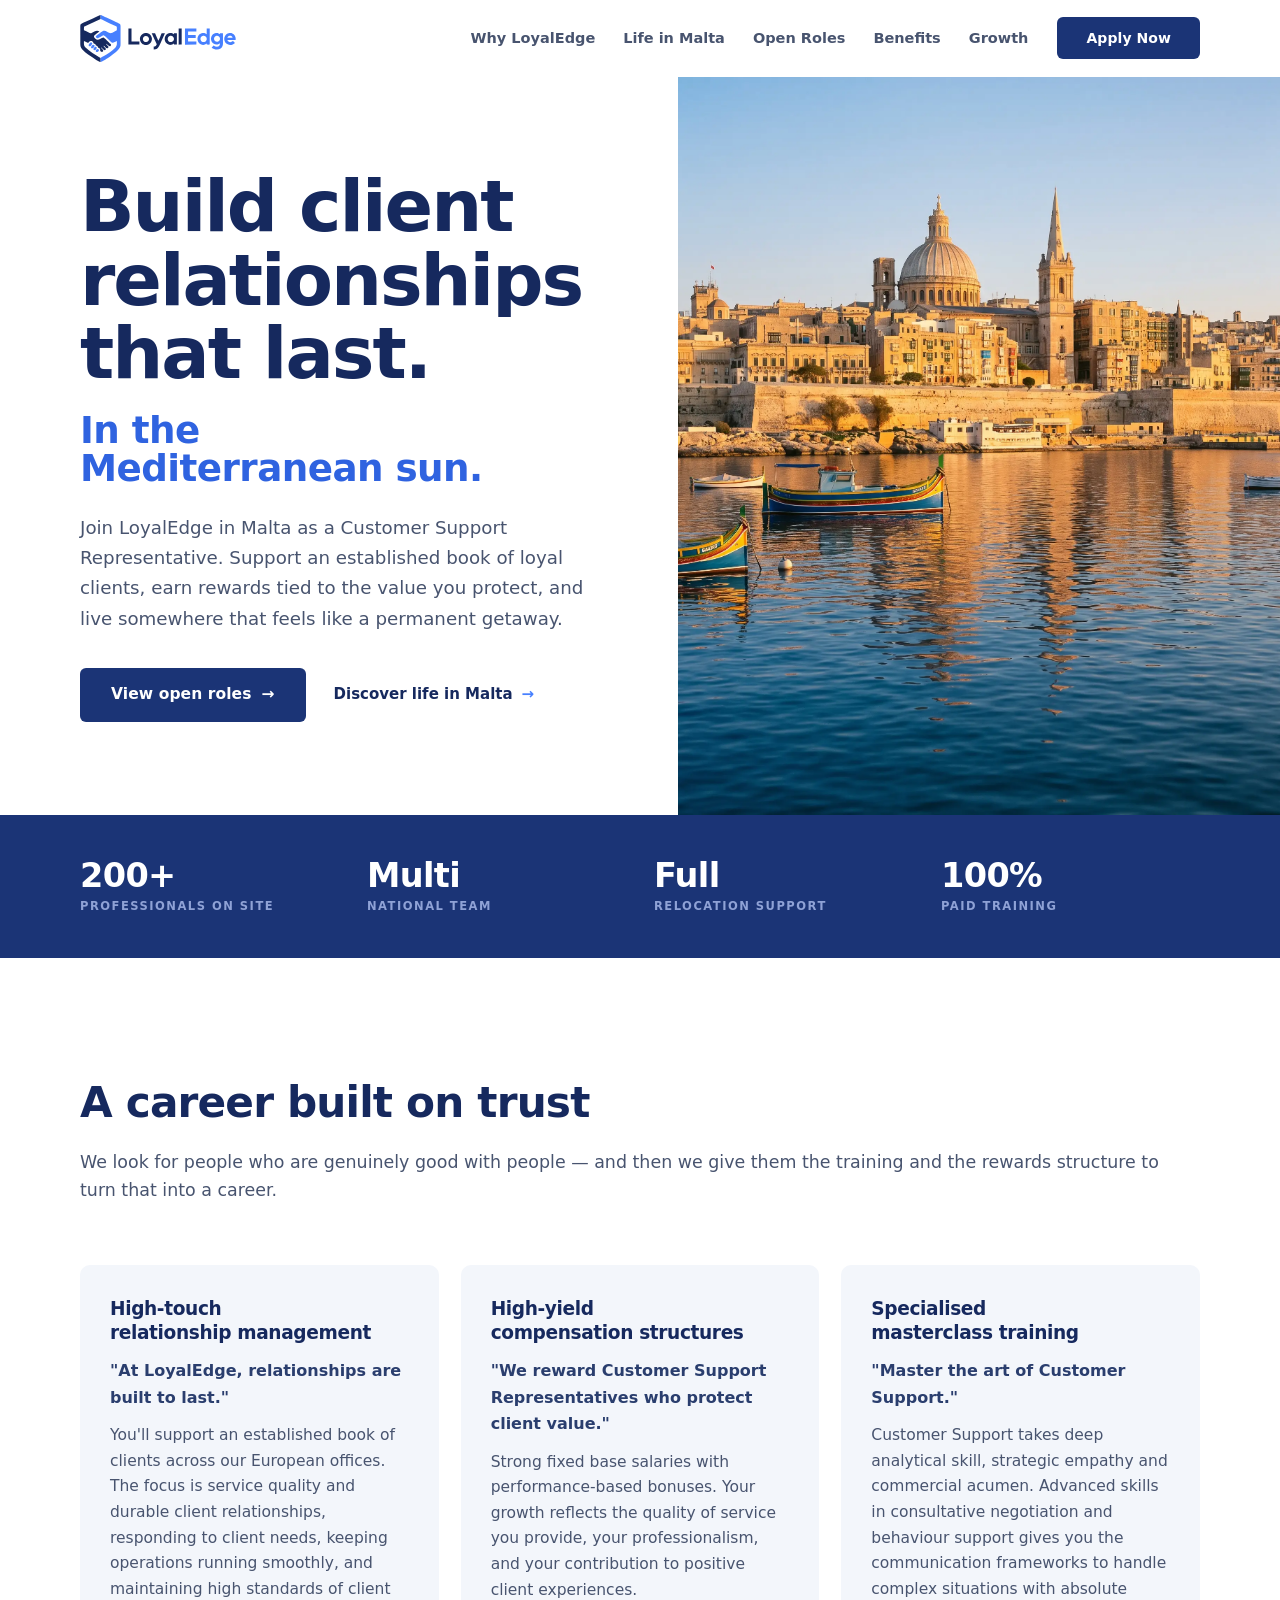
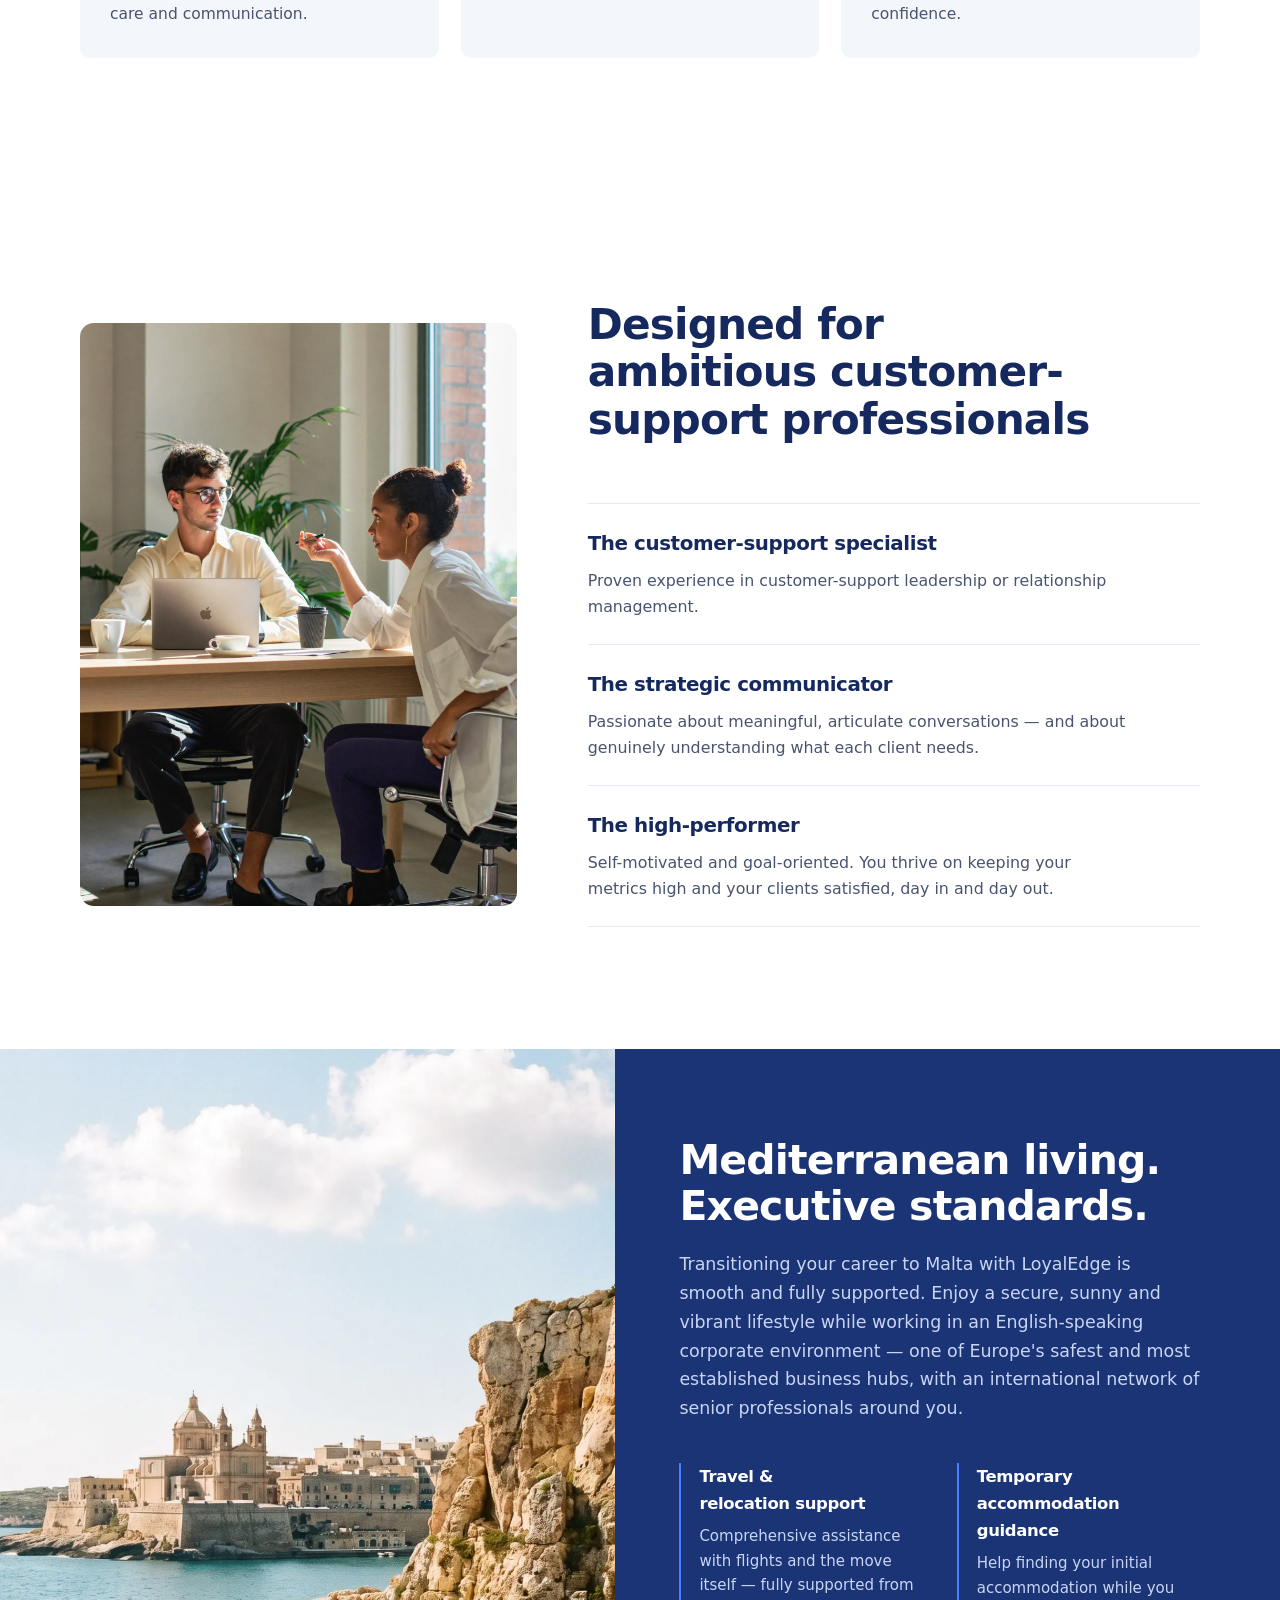
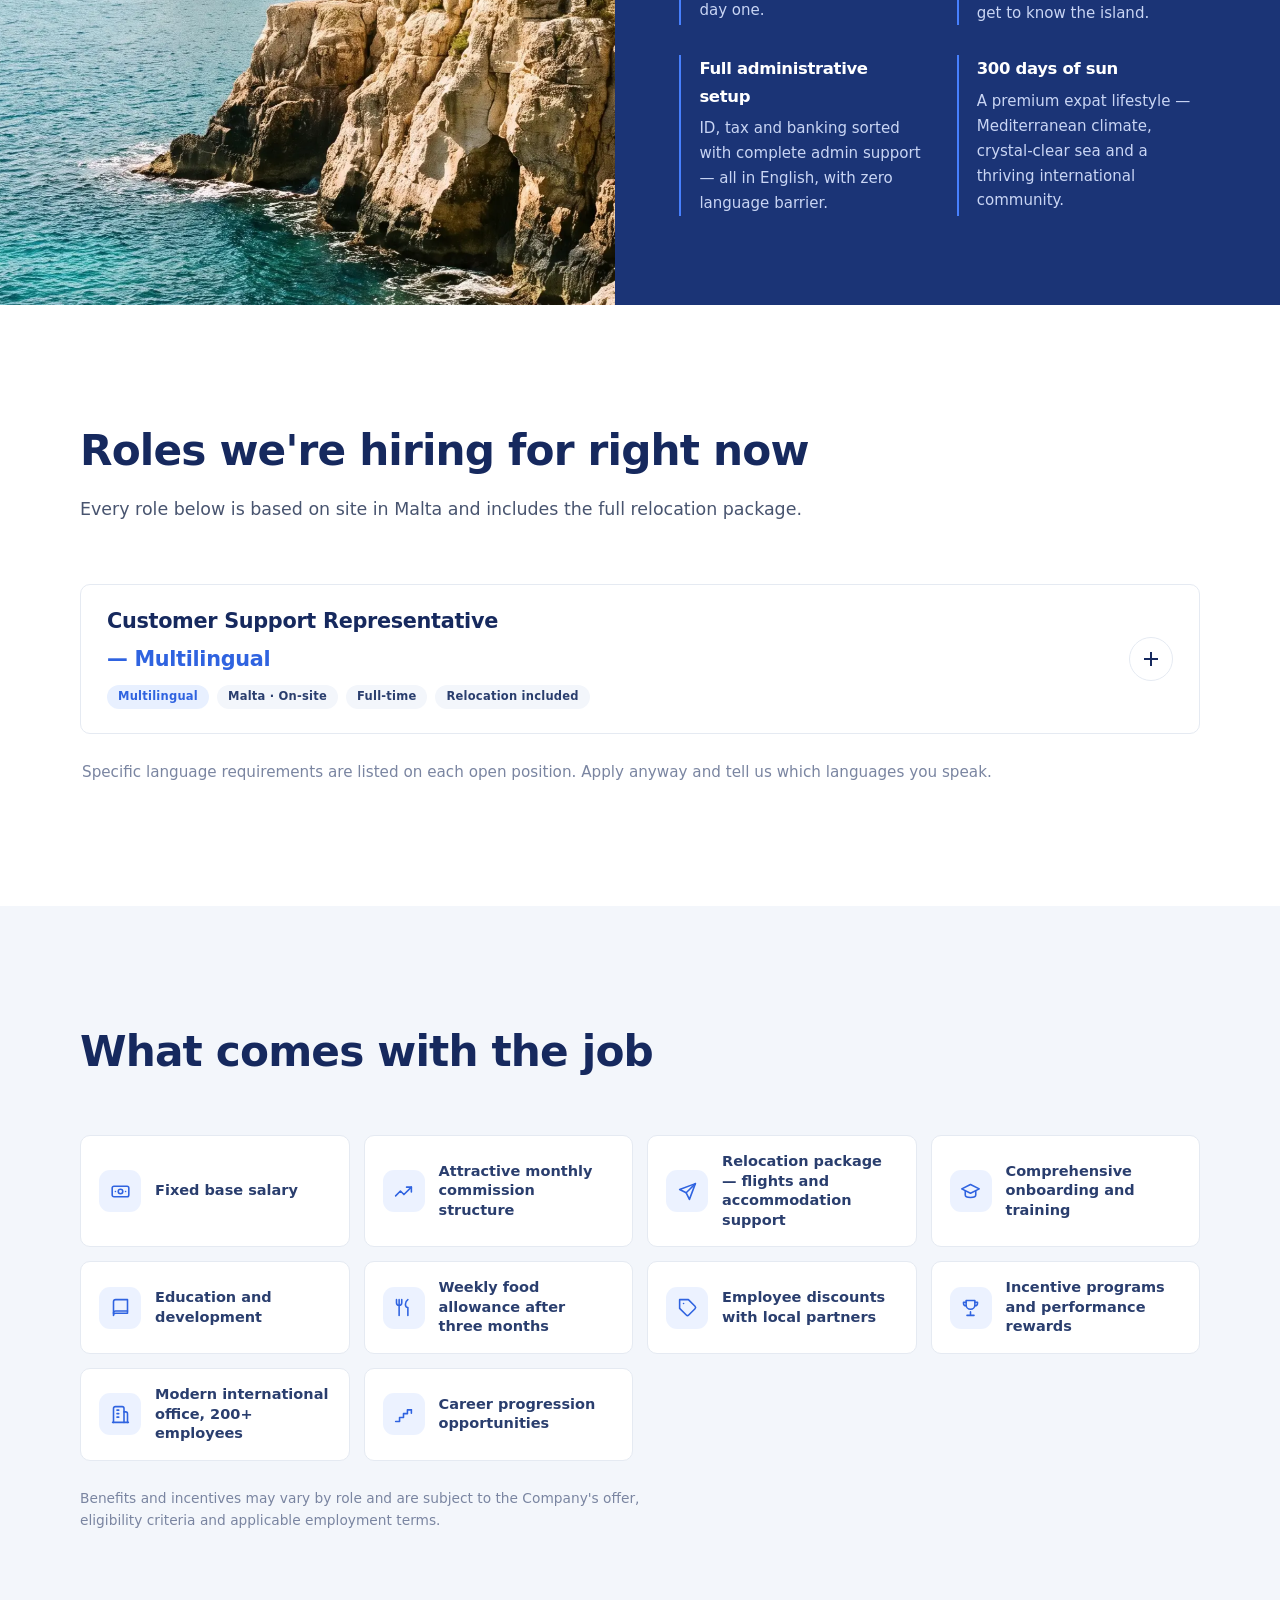
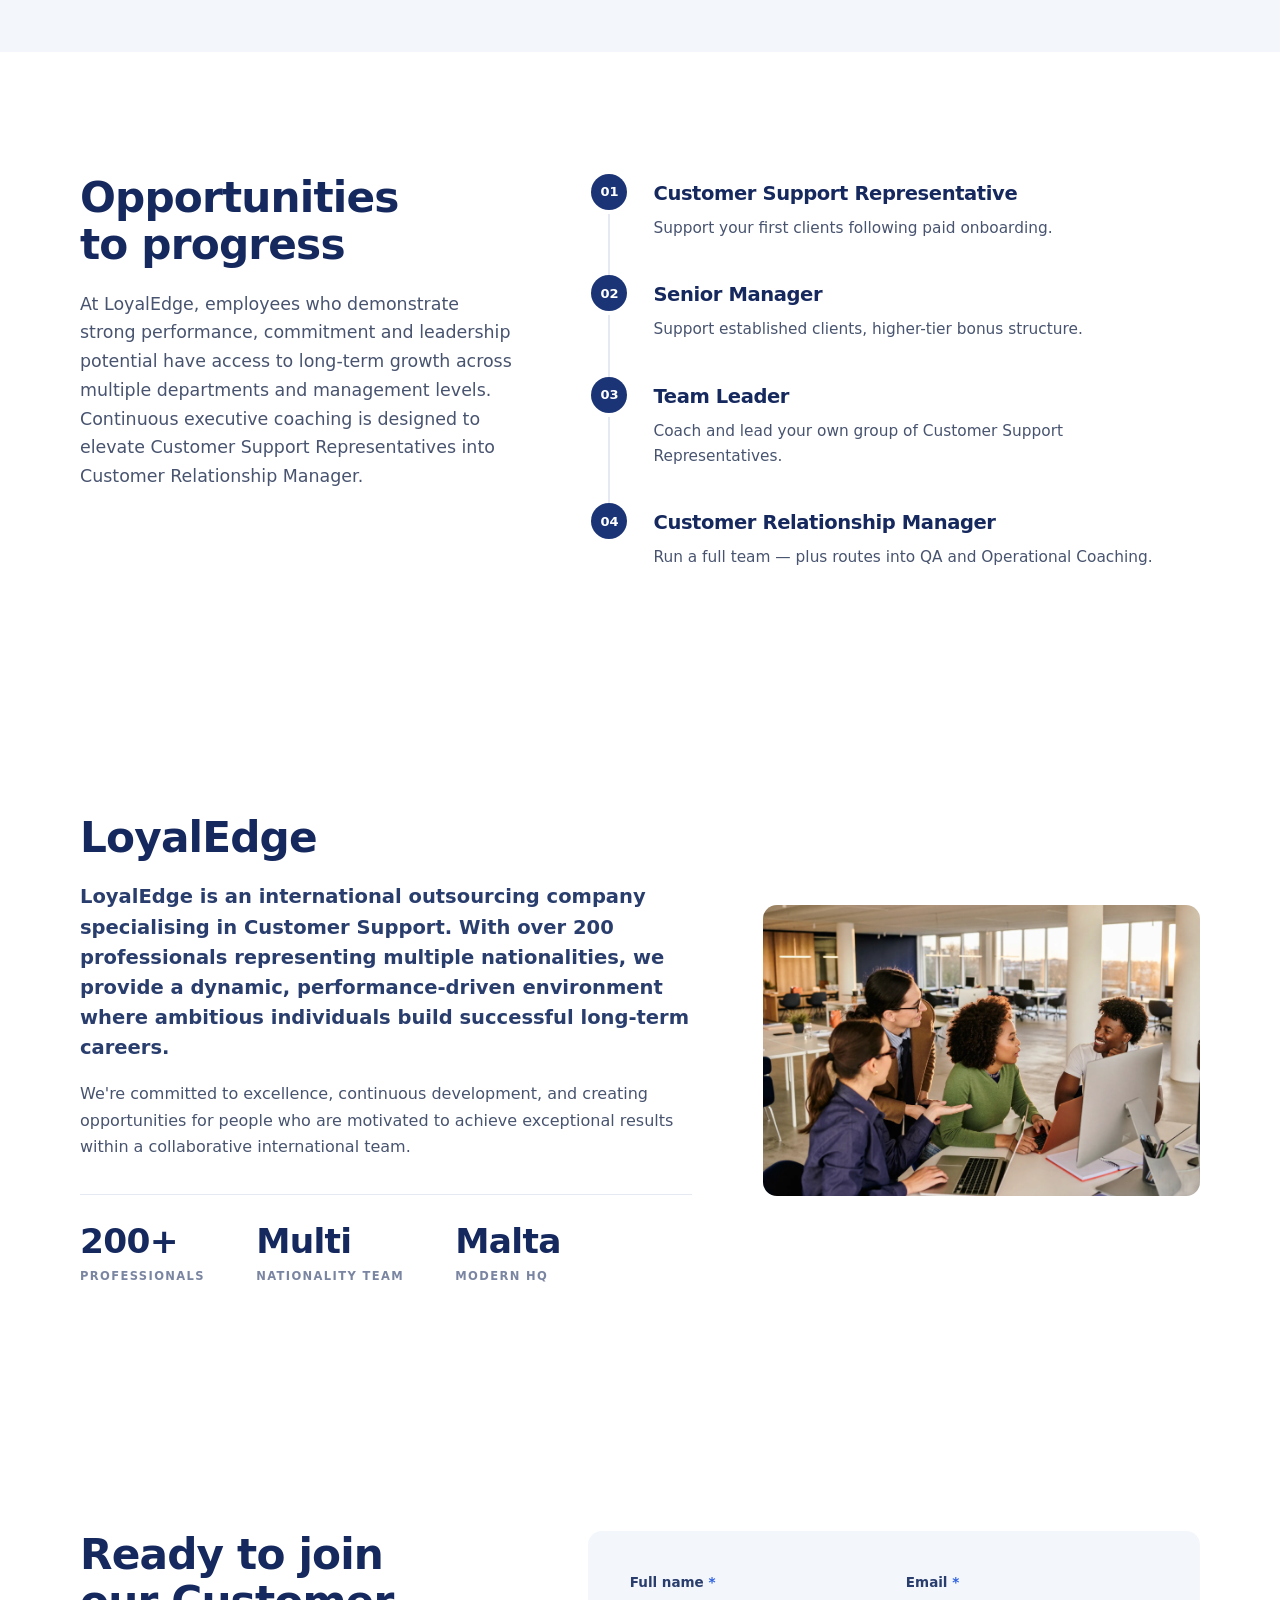
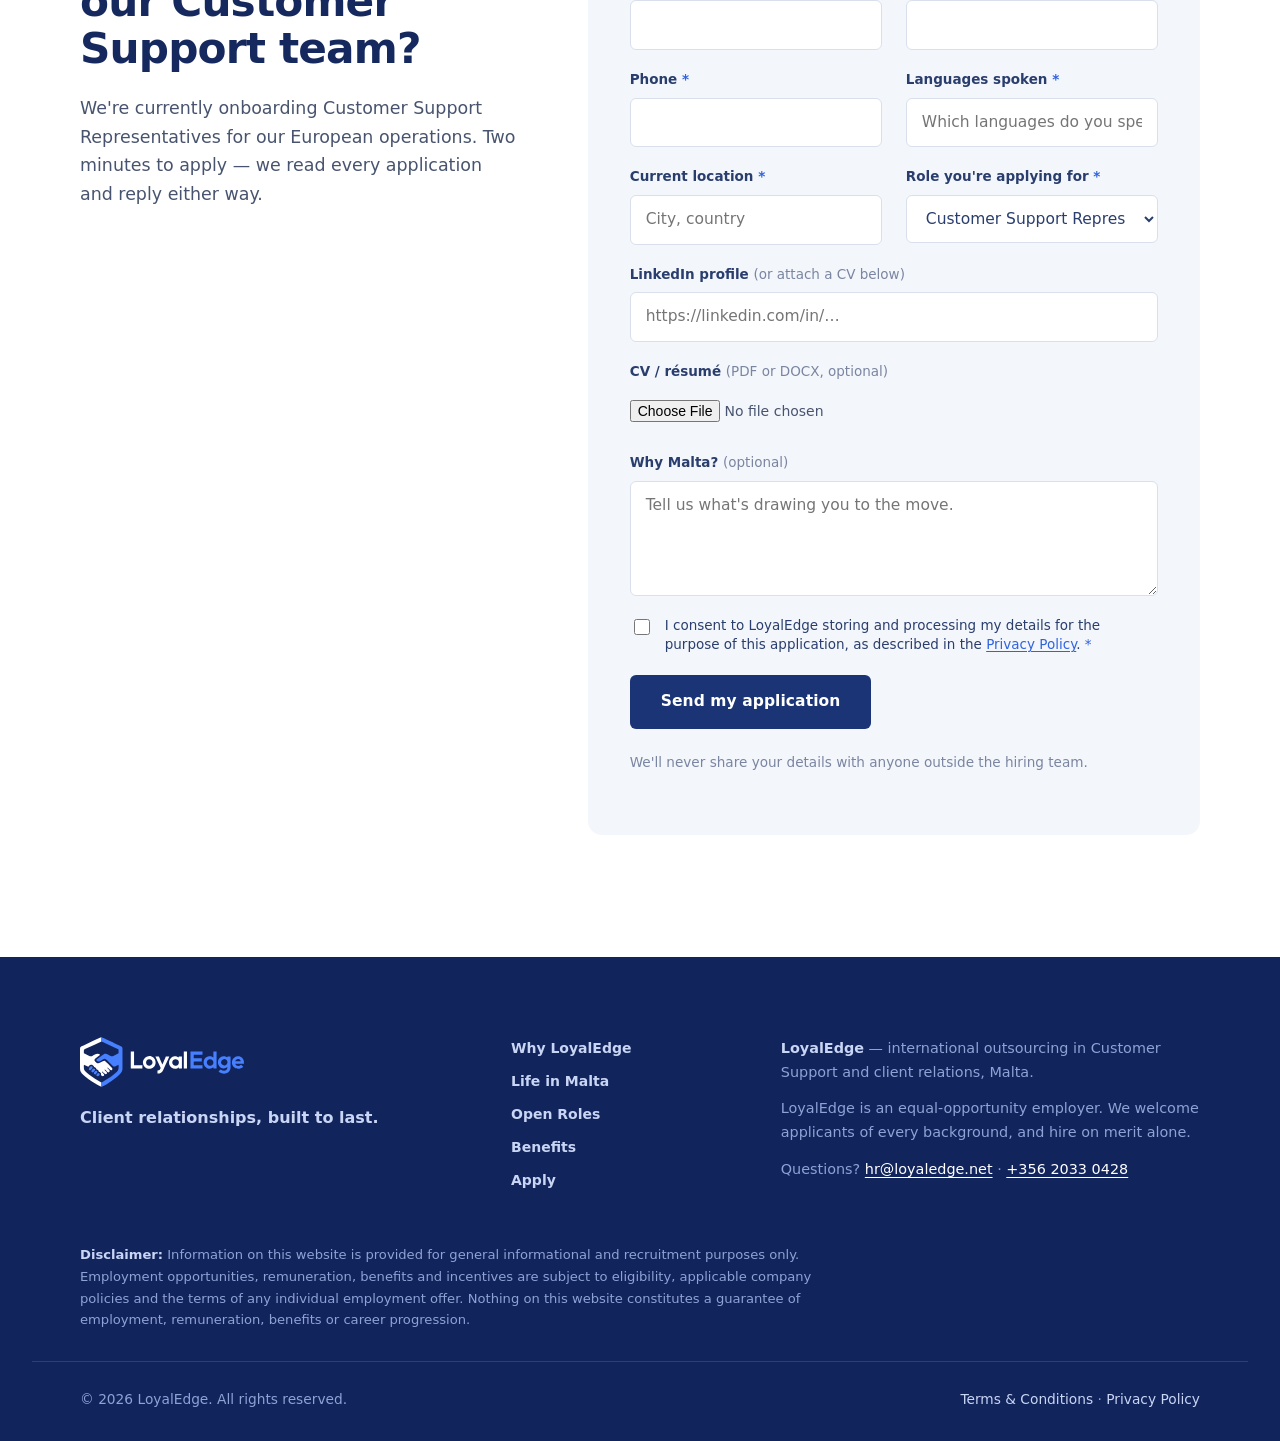
==== commit 7e19f8eb: "Apply legal review v2: compensation copy and disclaimers - Compensation card: growth now reflects se" ====
--- a/index.html
+++ b/index.html
@@ -154,9 +154,9 @@
           <h3>High-yield compensation structures</h3>
           <p class="prop-quote">"We reward Customer Support Representatives who protect client value."</p>
           <p>
-            Strong fixed base salaries with performance bonuses. Your growth directly
-            reflects the strength, retention rate and longevity of the relationships you
-            nurture.
+            Strong fixed base salaries with performance-based bonuses. Your growth
+            reflects the quality of service you provide, your professionalism, and your
+            contribution to positive client experiences.
           </p>
         </article>
 
@@ -394,6 +394,11 @@
           Career progression opportunities
         </li>
       </ul>
+
+      <p class="perks-note reveal">
+        Benefits and incentives may vary by role and are subject to the Company's offer,
+        eligibility criteria and applicable employment terms.
+      </p>
     </div>
   </section>
 
@@ -561,6 +566,15 @@
       <p class="footer-contact">Questions? <a href="mailto:hr@loyaledge.net">hr@loyaledge.net</a> &middot; <a href="tel:+35620330428">+356 2033 0428</a></p>
     </div>
   </div>
+  <div class="wrap footer-disclaimer">
+    <p>
+      <strong>Disclaimer:</strong> Information on this website is provided for general
+      informational and recruitment purposes only. Employment opportunities, remuneration,
+      benefits and incentives are subject to eligibility, applicable company policies and
+      the terms of any individual employment offer. Nothing on this website constitutes a
+      guarantee of employment, remuneration, benefits or career progression.
+    </p>
+  </div>
   <div class="wrap footer-bottom">
     <p>&copy; <span id="year">2026</span> LoyalEdge. All rights reserved.</p>
     <p><a href="terms.html">Terms &amp; Conditions</a> · <a href="privacy.html">Privacy Policy</a></p>
--- a/styles.css
+++ b/styles.css
@@ -541,6 +541,13 @@
 .perk-icon svg { width: 21px; height: 21px; }
 .perk:hover .perk-icon { background: var(--blue-700); color: #fff; transform: scale(1.07) rotate(-4deg); }
 
+.perks-note {
+  max-width: 68ch;
+  margin: 26px 0 0;
+  font-size: .86rem; line-height: 1.6;
+  color: var(--mist);
+}
+
 /* ==========================================================================
    Growth — vertical timeline
    ========================================================================== */
@@ -723,6 +730,14 @@
 .footer-legal p { font-size: .9rem; color: var(--on-navy-dim); margin-bottom: .9em; }
 .footer-legal strong { color: var(--on-navy); }
 .footer-contact a { color: #fff; text-decoration: underline; text-underline-offset: 3px; }
+
+.footer-disclaimer { padding-bottom: 30px; }
+.footer-disclaimer p {
+  max-width: 92ch; margin: 0;
+  font-size: .82rem; line-height: 1.65;
+  color: var(--on-navy-dim);
+}
+.footer-disclaimer strong { color: var(--on-navy); }
 
 .footer-bottom {
   display: flex; justify-content: space-between; gap: 20px; flex-wrap: wrap;
